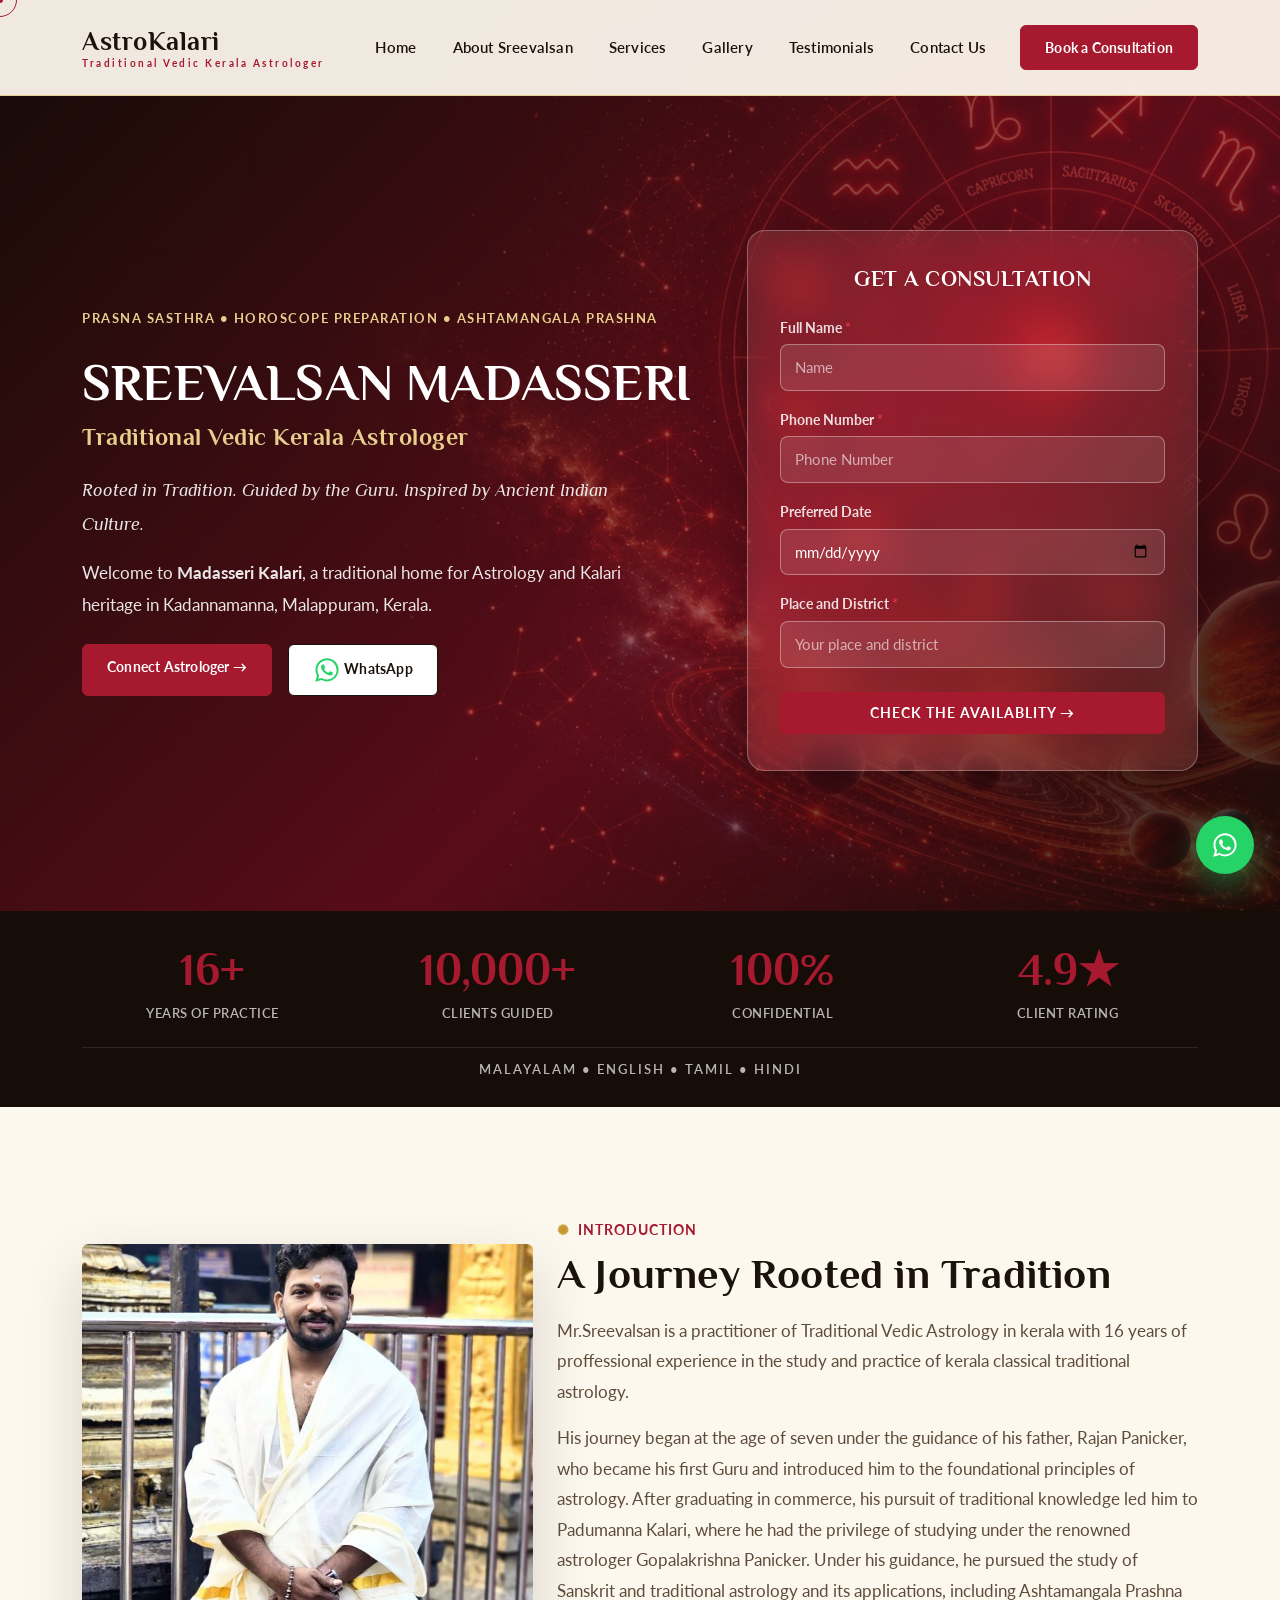
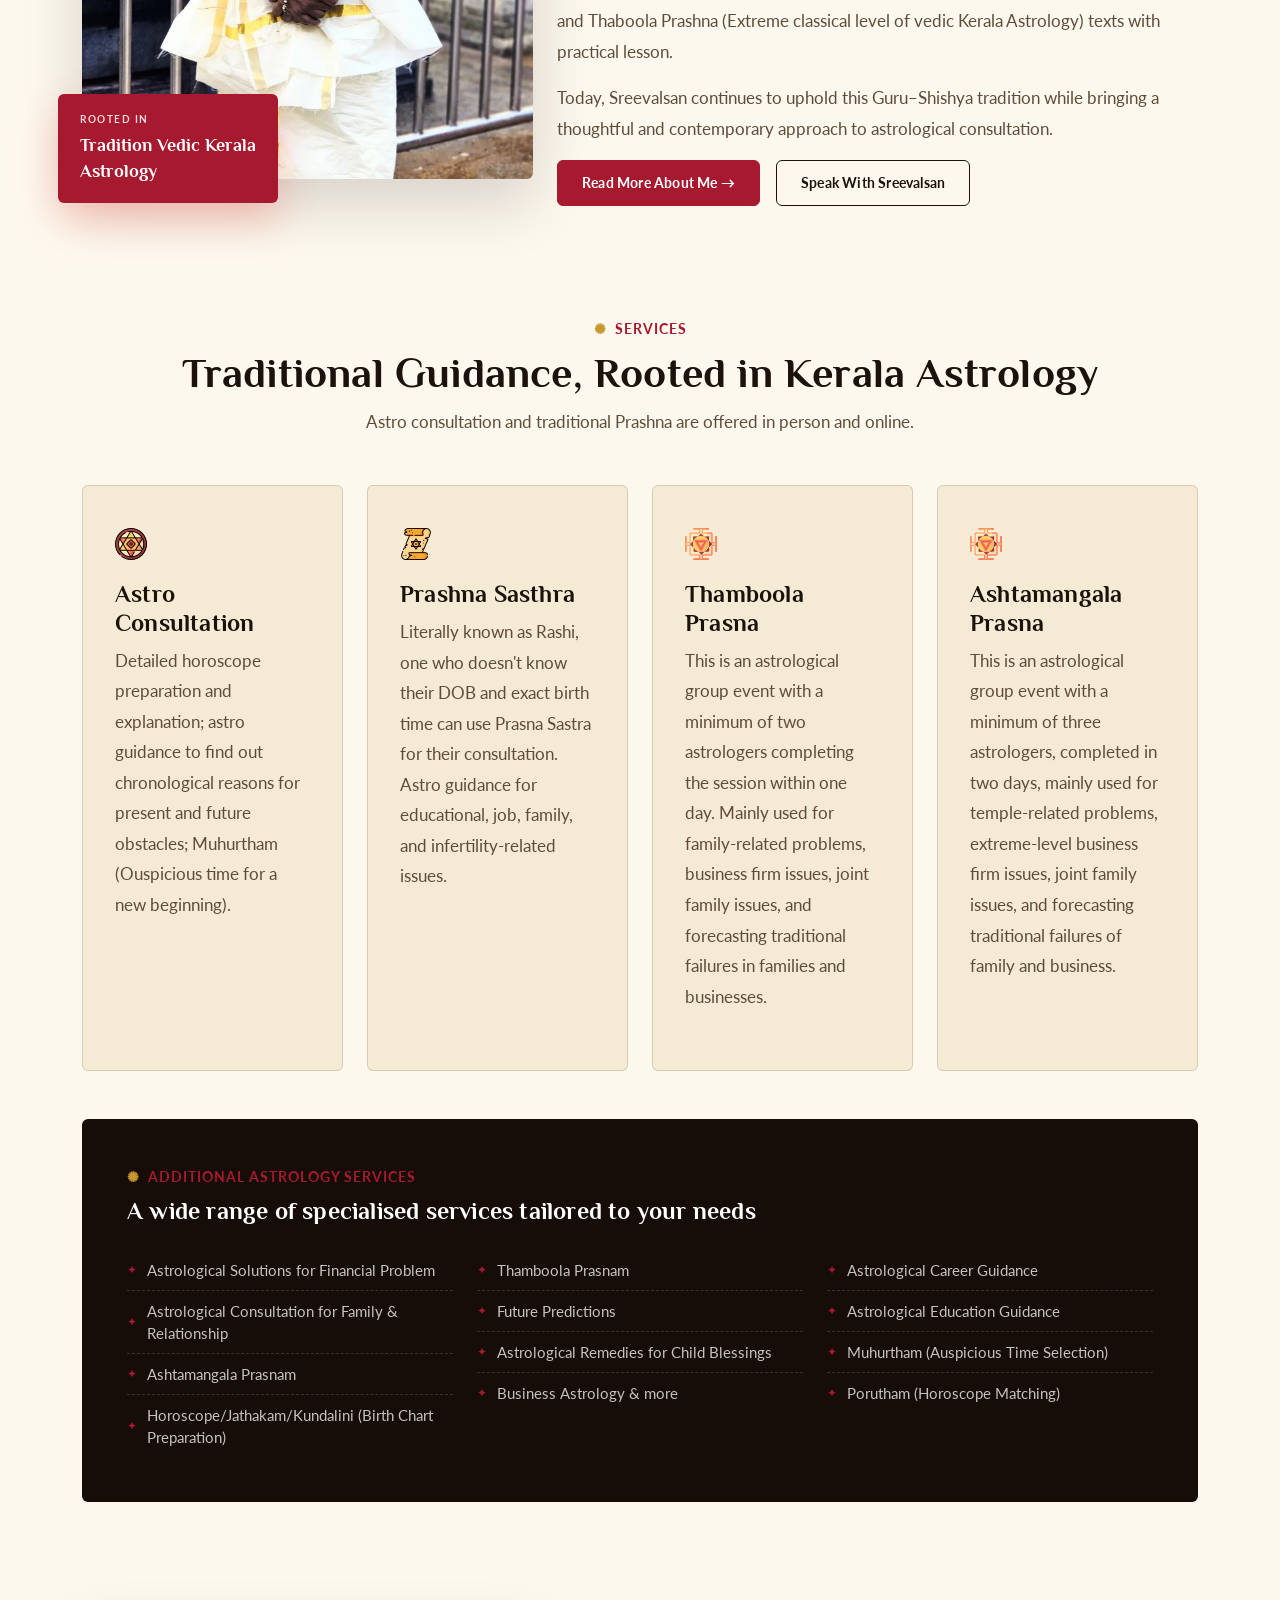
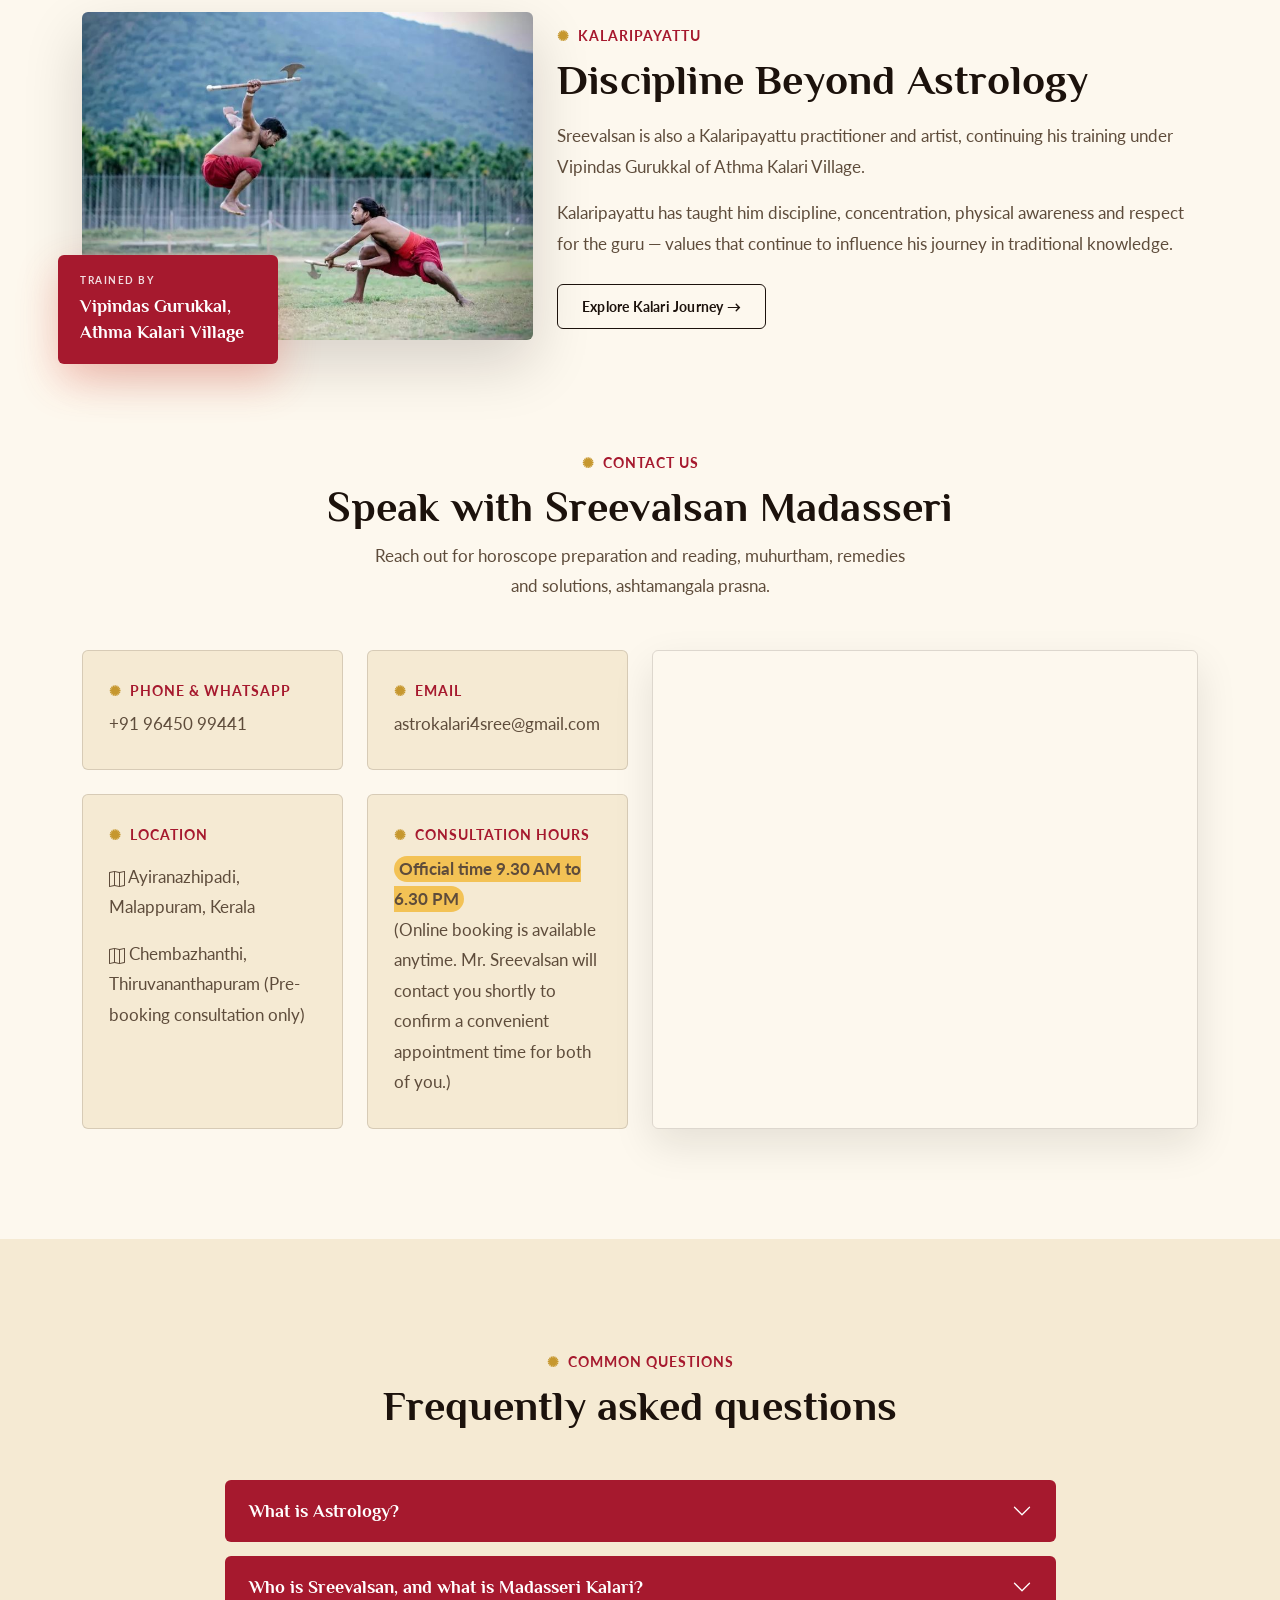
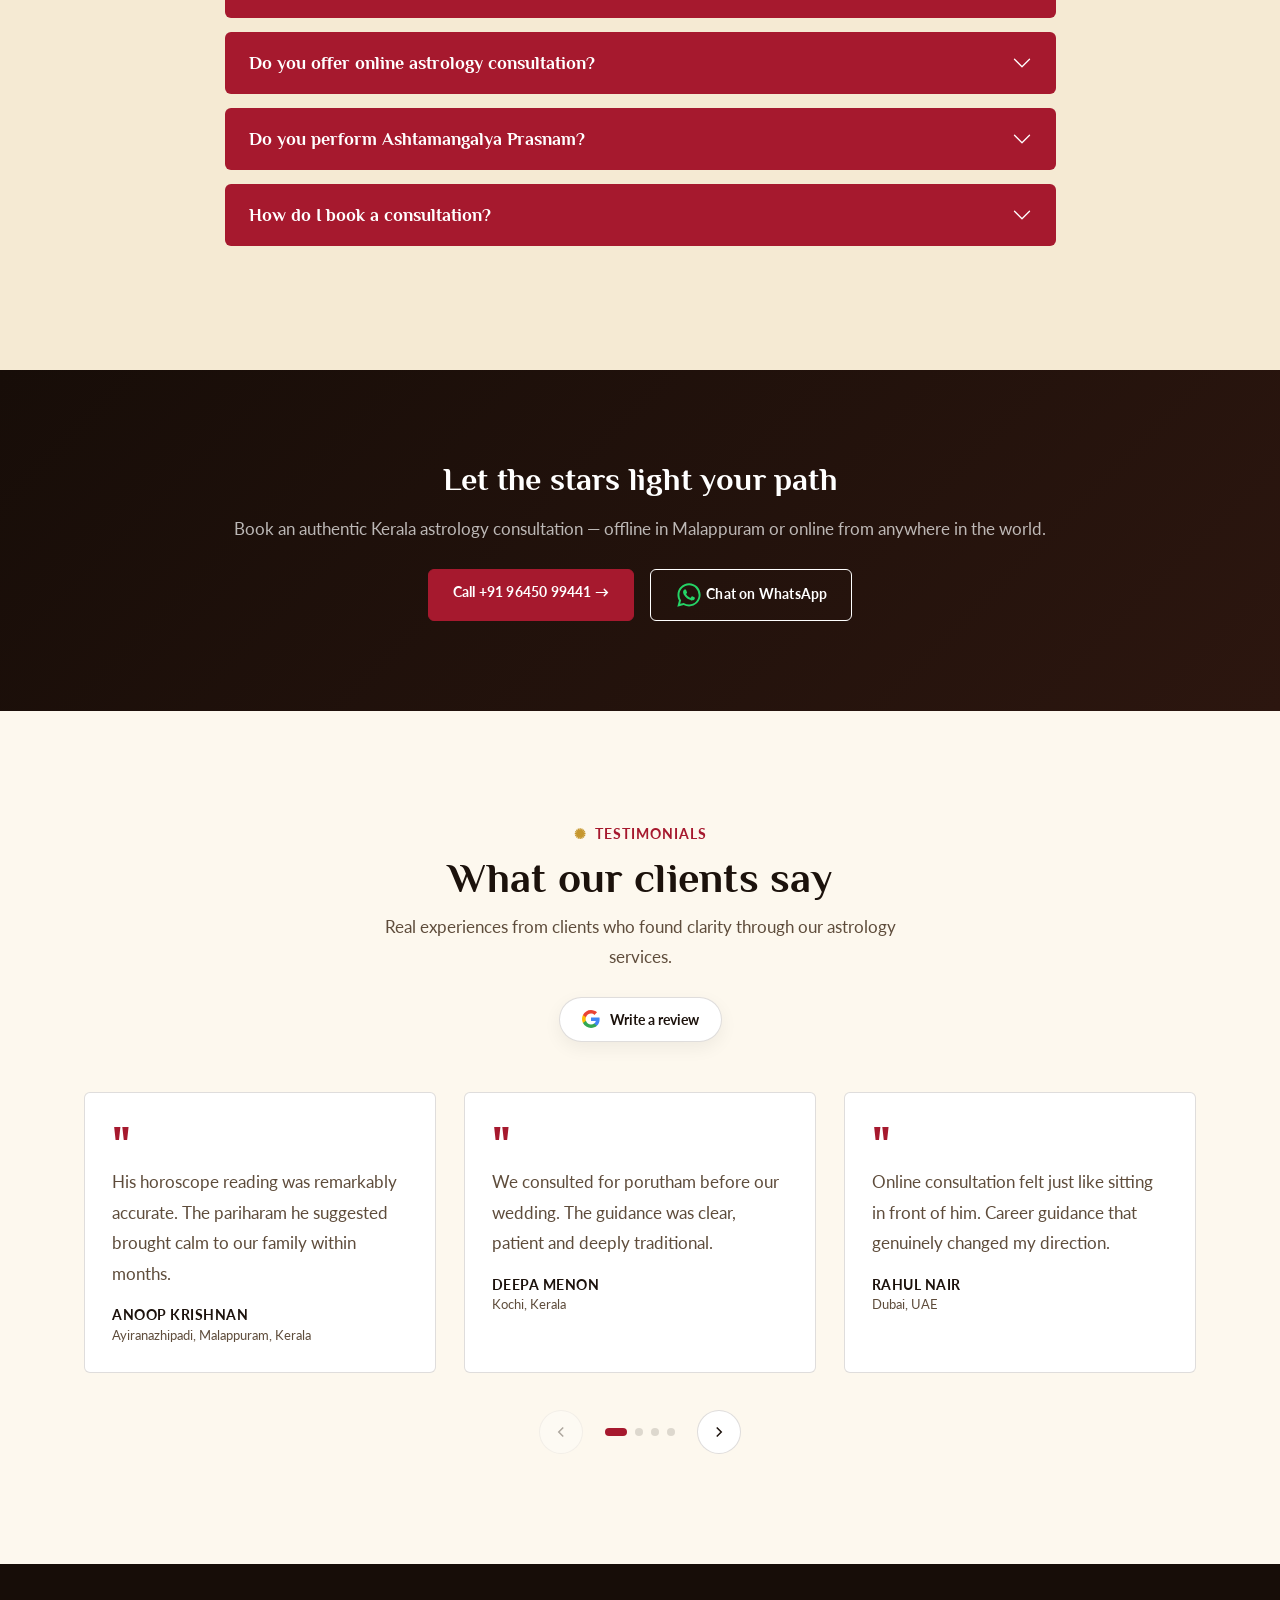
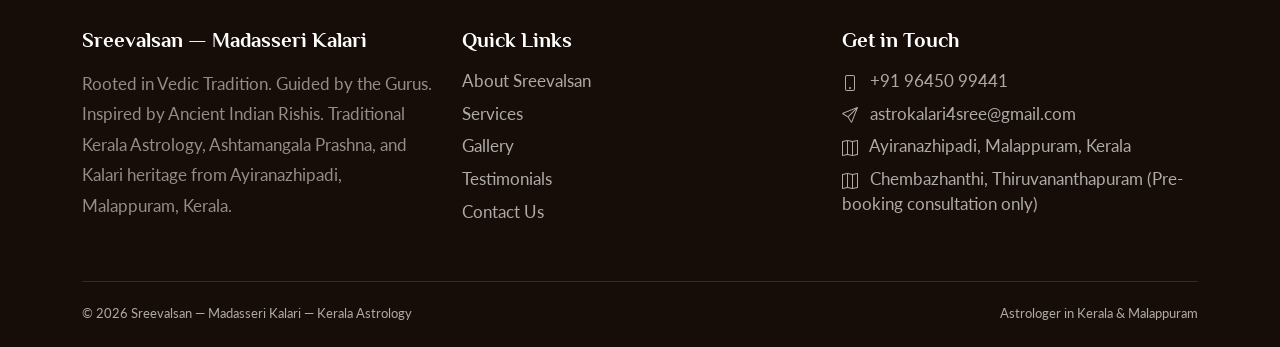
==== index.html @ 84de4756 "SEO updates" ====
<!DOCTYPE html>
<html lang="en">
<head>
<meta charset="UTF-8">
<meta name="viewport" content="width=device-width, initial-scale=1.0">
<title>Sreevalsan | Best Astrologer in Kerala & Malappuram | Panicker, Jyolsyan, Kaniyan | Madasseri Kalarickal</title>
<meta name="description" content="Sreevalsan is a traditional Kerala Vedic astrologer (Panicker / Jyolsyan / Kaniyan), widely regarded as one of the best astrologers in Kerala and Malappuram. Consult near you, in person or online, for Jyothisha, Ashtamangala Prashna & Traditional Prashna rooted in the Guru-Shishya tradition of Madasseri Kalarickal.">
<meta name="keywords" content="astrologer, best astrologer in kerala, best astrologer in malappuram, best astrologer near me, panicker astrologer, panikker, jyolsyan, kaniyan, sreevalsan, kerala vedic astrologer, jyothisha, ashtamangala prashna, traditional prashna, Madasseri Kalarickal, malappuram astrologer, kerala heritage, kalaripayattu">
<meta name="author" content="Sreevalsan">
<link rel="canonical" href="https://www.astrokalari.com/">

<!-- Open Graph -->
<meta property="og:type" content="website">
<meta property="og:site_name" content="Sreevalsan | Madasseri Kalarickal">
<meta property="og:title" content="Sreevalsan | Best Astrologer in Kerala & Malappuram | Panicker, Jyolsyan, Kaniyan">
<meta property="og:description" content="Rooted in tradition, guided by the guru, inspired by ancient wisdom. One of the best astrologers in Kerala and Malappuram — traditional Panicker, Jyolsyan and Kaniyan astrology, Jyothisha and Kalari heritage from Madasseri Kalarickal.">
<meta property="og:image" content="https://www.astrokalari.com/img/sreevalsan-panicker.jpg">
<meta property="og:url" content="https://www.astrokalari.com/">
<meta property="og:locale" content="en_IN">

<!-- Twitter -->
<meta name="twitter:card" content="summary_large_image">
<meta name="twitter:title" content="Sreevalsan | Best Astrologer in Kerala & Malappuram">
<meta name="twitter:description" content="Panicker, Jyolsyan & Kaniyan traditional astrology — Jyothisha, Ashtamangala Prashna and Traditional Prashna from Madasseri Kalarickal, one of the best astrologers in Kerala and Malappuram, near you.">
<meta name="twitter:image" content="https://www.astrokalari.com/img/sreevalsan-panicker.jpg">

<meta name="geo.region" content="IN-KL">
<meta name="geo.placename" content="Malappuram">
<meta name="robots" content="index, follow">
<link rel="icon" type="image/png" href="https://www.astrokalari.com/img/favicon.png">
<!-- JSON-LD structured data -->
<script type="application/ld+json">
{
  "@context": "https://schema.org",
  "@graph": [
    {
      "@type": [
        "ProfessionalService",
        "LocalBusiness"
      ],
      "@id": "https://www.astrokalari.com/#business",
      "name": "Sreevalsan - Madasseri Kalarickal, Kerala Jyothisham",
      "alternateName": [
        "AstroKalari",
        "Sreevalsan Panicker",
        "Sreevalsan Panikker",
        "Sreevalsan Jyolsyan",
        "Sreevalsan Kaniyan",
        "Best Astrologer in Kerala",
        "Best Astrologer in Malappuram"
      ],
      "url": "https://www.astrokalari.com/",
      "logo": "https://www.astrokalari.com/img/favicon.png",
      "image": [
        "https://www.astrokalari.com/img/sreevalsan-panicker.jpg"
      ],
      "description": "Traditional Kerala Vedic astrology consultations — Jyothisha, Ashtamangala Prashna, Traditional Prashna and spiritual guidance, rooted in the Guru-Shishya tradition of Madasseri Kalarickal. Sreevalsan (Panicker / Jyolsyan / Kaniyan) is widely regarded as one of the best astrologers in Kerala and Malappuram.",
      "founder": {
        "@type": "Person",
        "name": "Sreevalsan",
        "alternateName": [
          "Sreevalsan Panicker",
          "Sreevalsan Panikker",
          "Sreevalsan Jyolsyan",
          "Sreevalsan Kaniyan"
        ],
        "jobTitle": "Traditional Kerala Vedic Astrologer"
      },
      "knowsAbout": [
        "Astrologer",
        "Panicker",
        "Panikker",
        "Jyolsyan",
        "Kaniyan",
        "Jyothisha",
        "Ashtamangala Prashna",
        "Traditional Prashna",
        "Kerala Vedic Astrology",
        "Kalaripayattu",
        "Ayurveda",
        "Marma Tradition"
      ],
      "telephone": "+91-96450-99441",
      "email": "astrokalari4sree@gmail.com",
      "priceRange": "$$",
      "address": {
        "@type": "PostalAddress",
        "streetAddress": "Ayiranazhipadi",
        "addressLocality": "Malappuram",
        "addressRegion": "Kerala",
        "addressCountry": "IN"
      },
      "geo": {
        "@type": "GeoCoordinates",
        "latitude": 11.040590659340326,
        "longitude": 76.1552693355834
      },
      "hasMap": "https://www.google.com/maps/search/?api=1&query=11.040590659340326,76.1552693355834",
      "areaServed": [
        "Malappuram",
        "Kerala",
        "Thiruvananthapuram",
        "India"
      ],
      "openingHoursSpecification": [
        {
          "@type": "OpeningHoursSpecification",
          "dayOfWeek": [
            "Monday",
            "Tuesday",
            "Wednesday",
            "Thursday",
            "Friday",
            "Saturday",
            "Sunday"
          ],
          "opens": "09:30",
          "closes": "18:30"
        }
      ],
      "department": [
        {
          "@type": "LocalBusiness",
          "name": "Sreevalsan Madasseri Kalarickal — Thiruvananthapuram (Pre-booking)",
          "address": {
            "@type": "PostalAddress",
            "addressLocality": "Chembazhanthi, Thiruvananthapuram",
            "addressRegion": "Kerala",
            "addressCountry": "IN"
          },
          "telephone": "+91-96450-99441"
        }
      ],
      "aggregateRating": {
        "@type": "AggregateRating",
        "ratingValue": "4.9",
        "reviewCount": "128"
      }
    },
    {
      "@type": "WebSite",
      "@id": "https://www.astrokalari.com/#website",
      "url": "https://www.astrokalari.com/",
      "name": "AstroKalari — Sreevalsan Madasseri Kalarickal",
      "publisher": {
        "@id": "https://www.astrokalari.com/#business"
      }
    },
    {
      "@type": "WebPage",
      "@id": "https://www.astrokalari.com/#webpage",
      "url": "https://www.astrokalari.com/",
      "name": "Sreevalsan | Best Astrologer in Kerala & Malappuram",
      "description": "Traditional Kerala Vedic astrologer offering Jyothisha, Ashtamangala Prashna and Prashna Sasthra consultations, in person and online.",
      "isPartOf": {
        "@id": "https://www.astrokalari.com/#website"
      },
      "about": {
        "@id": "https://www.astrokalari.com/#business"
      },
      "primaryImageOfPage": "https://www.astrokalari.com/img/sreevalsan-panicker.jpg"
    },
    {
      "@type": "FAQPage",
      "@id": "https://www.astrokalari.com/#faq",
      "mainEntity": [
        {
          "@type": "Question",
          "name": "What is Astrology?",
          "acceptedAnswer": {
            "@type": "Answer",
            "text": "Astrology is a traditional science rooted in ancient Indian wisdom, preserved through classical Sanskrit texts such as Prashna Marga, Hora Shastra and Saravali. It helps interpret time-tested principles alongside modern life circumstances and offers guidance rather than guaranteed prediction."
          }
        },
        {
          "@type": "Question",
          "name": "Who is Sreevalsan, and what is Madasseri Kalari?",
          "acceptedAnswer": {
            "@type": "Answer",
            "text": "Sreevalsan is a traditional Kerala Vedic astrologer based in Malappuram, Kerala, rooted in the ancient Guru-Shishya tradition since the age of seven. Madasseri Kalari is his ancestral family home, where the traditions of Kerala Astrology and Kalari have been preserved and passed down through generations."
          }
        },
        {
          "@type": "Question",
          "name": "Do you offer online astrology consultation?",
          "acceptedAnswer": {
            "@type": "Answer",
            "text": "Yes. Consultations are available both in person in Kerala and online via video call or WhatsApp, for clients across India and abroad."
          }
        },
        {
          "@type": "Question",
          "name": "Do you perform Ashtamangalya Prasnam?",
          "acceptedAnswer": {
            "@type": "Answer",
            "text": "Yes. This is an astrological group event with a minimum of three astrologers completing the session within two days."
          }
        },
        {
          "@type": "Question",
          "name": "How do I book a consultation?",
          "acceptedAnswer": {
            "@type": "Answer",
            "text": "Call or WhatsApp +91 96450 99441 to book a slot. Consultation hours are 9:30 AM – 6:30 PM, daily."
          }
        }
      ]
    }
  ]
}
</script>

<link rel="preconnect" href="https://fonts.googleapis.com">
<link href="https://fonts.googleapis.com/css2?family=Philosopher:ital,wght@0,400;0,700;1,400;1,700&family=Lato:wght@300;400;700;900&display=swap" rel="stylesheet">
<link href="https://cdn.jsdelivr.net/npm/bootstrap@5.3.3/dist/css/bootstrap.min.css" rel="stylesheet">
<link href="https://cdnjs.cloudflare.com/ajax/libs/animate.css/4.1.1/animate.min.css" rel="stylesheet">
<link href="css/styles.css" rel="stylesheet">

</head>
<body>

<div class="cursor-dot" id="cursorDot"></div>
<div class="cursor-ring" id="cursorRing"></div>

<!-- ================= NAVBAR ================= -->
<nav class="navbar navbar-expand-lg fixed-top" id="mainNav">
  <div class="container">
    <a class="navbar-brand" href="index.html">
      <span class="brand-name">AstroKalari</span>
      <span class="brand-sub">Traditional Vedic Kerala Astrologer</span>
    </a>
    <button class="navbar-toggler border-0" type="button" data-bs-toggle="collapse" data-bs-target="#navMenu">
      <span class="navbar-toggler-icon"></span>
    </button>
    <div class="collapse navbar-collapse justify-content-end" id="navMenu">
      <ul class="navbar-nav align-items-lg-center">
        <li class="nav-item"><a class="nav-link active" href="index.html">Home</a></li>
        <li class="nav-item"><a class="nav-link" href="about.html">About Sreevalsan</a></li>
        <li class="nav-item"><a class="nav-link" href="services.html">Services</a></li>
        <li class="nav-item"><a class="nav-link" href="gallery.html">Gallery</a></li>
		<li class="nav-item"><a class="nav-link" href="testimonials.html">Testimonials</a></li>
        <li class="nav-item"><a class="nav-link" href="contact.html">Contact Us</a></li>
        <li class="nav-item ms-lg-3 mt-2 mt-lg-0"><a class="btn-gold" href="index.html#contact">Book a Consultation</a></li>
      </ul>
    </div>
  </div>
</nav>

<!-- ================= HERO ================= -->
<section class="hero" id="home">
  <div class="hero-bg" style="background-image:url('img/sreevalsan-panicker.jpg');"></div>
  <div class="hero-overlay"></div>
  <div class="container hero-content reveal in">
	<div class="row align-items-center gy-5">
      <div class="col-lg-7 reveal-left">
        <span class="hero-kicker">Prasna Sasthra • Horoscope Preparation • Ashtamangala Prashna</span>
        <h1>SREEVALSAN MADASSERI<br><em>Traditional Vedic Kerala Astrologer</em></h1>
        <p class="lead-text" style="font-family:'Philosopher',sans-serif;font-style:italic;font-size:1.15rem;">Rooted in Tradition. Guided by the Guru. Inspired by Ancient Indian Culture.</p>
        <p class="lead-text">Welcome to <b>Madasseri Kalari</b>, a traditional home for Astrology and Kalari heritage in Kadannamanna, Malappuram, Kerala.</p>
        <div class="d-flex flex-wrap gap-3 mt-4">
          <a href="tel:+919645099441" class="btn-gold">Connect Astrologer →</a>
          <a href="https://wa.me/919645099441?text=Namaste%2C%0AI%20would%20like%20to%20book%20an%20astrology%20consultation." target="_blank" class="btn-outline-ink"><svg width="28" height="28" viewBox="0 0 24 24" fill="#25D366"><path d="M12.04 2C6.58 2 2.13 6.45 2.13 11.91c0 1.75.46 3.39 1.26 4.81L2 22l5.42-1.38a9.9 9.9 0 0 0 4.62 1.14h.01c5.46 0 9.91-4.45 9.91-9.91S17.5 2 12.04 2Zm0 18.11h-.01a8.2 8.2 0 0 1-4.18-1.14l-.3-.18-3.12.8.83-3.05-.2-.31a8.2 8.2 0 0 1-1.26-4.32c0-4.53 3.69-8.22 8.24-8.22 2.2 0 4.27.86 5.82 2.42a8.17 8.17 0 0 1 2.41 5.81c0 4.53-3.69 8.19-8.23 8.19Zm4.51-6.15c-.25-.12-1.47-.72-1.7-.81-.23-.08-.4-.12-.56.13-.17.25-.64.81-.79.97-.14.17-.29.19-.54.06-.25-.12-1.05-.39-2-1.23-.74-.66-1.24-1.47-1.39-1.72-.14-.25-.02-.38.11-.51.11-.11.25-.29.37-.43.12-.15.16-.25.25-.42.08-.17.04-.31-.02-.43-.06-.12-.56-1.36-.77-1.86-.2-.49-.41-.42-.56-.43h-.48c-.17 0-.43.06-.66.31-.23.25-.86.85-.86 2.06 0 1.22.89 2.4 1.01 2.56.12.17 1.75 2.67 4.24 3.74.59.26 1.05.41 1.41.53.59.19 1.13.16 1.55.1.47-.07 1.47-.6 1.68-1.18.21-.58.21-1.08.14-1.18-.06-.11-.23-.17-.48-.29Z"></path></svg> WhatsApp</a>
        </div>
      </div>

      <!-- ---- Consultation form (glassmorphism) ---- -->
      <div class="col-lg-5 reveal-right">
        <div class="hero-consult-form">
          <h3>Get a Consultation</h3>

          <!-- Google Form hidden iframe -->
          <iframe name="googleFormTarget" id="googleFormTarget" style="display:none;"></iframe>

        
          <form
            id="contactForm"
            action="https://docs.google.com/forms/u/0/d/e/1FAIpQLSdDDH1TsdXVyArT7irVXq8N2HlQKAbkl1ozphMinDxTnhMm0Q/formResponse"
            method="POST"
            target="googleFormTarget"
            novalidate
          >

            <div class="row g-3">

              <!-- Name -->
              <div class="col-12 was-validated-field">
                <label class="form-label" for="cf-name">
                  Full Name <span class="text-danger">*</span>
                </label>
                <input
                  type="text"
                  class="form-control"
                  id="cf-name"
                  name="entry.1446822387"
                  required
                  minlength="2"
                  placeholder="Name"
                  autocomplete="name"
                >
                <div class="field-error">
                  Please enter your name.
                </div>
              </div>

              <!-- Phone -->
              <div class="col-12 was-validated-field">
                <label class="form-label" for="cf-phone">
                  Phone Number <span class="text-danger">*</span>
                </label>
                <input
                  type="tel"
                  class="form-control"
                  id="cf-phone"
                  name="entry.1575574966"
                  required
                  pattern="^[0-9+\-\s]{7,15}$"
                  placeholder="Phone Number"
                  autocomplete="tel"
                >
                <div class="field-error">
                  Please enter a valid phone number.
                </div>
              </div>

              <!-- Preferred Date -->
              <div class="col-12 was-validated-field">
                <label class="form-label" for="cf-dob">
                  Preferred Date
                </label>
                <input type="date" class="form-control" id="cf-dob">
                <div class="field-error">
                  Please choose a future date.
                </div>
                <!-- Google Forms DOB fields -->
                <input type="hidden" name="entry.1394332678_year" id="dob-year">
                <input type="hidden" name="entry.1394332678_month" id="dob-month">
                <input type="hidden" name="entry.1394332678_day" id="dob-day">
              </div>

              <!-- Place -->
              <div class="col-12 was-validated-field">
                <label class="form-label" for="cf-service">
                  Place and District <span class="text-danger">*</span>
                </label>
                <input
                  type="text"
                  class="form-control"
                  id="cf-service"
                  name="entry.24277679"
                  required
                  minlength="2"
                  placeholder="Your place and district"
                  autocomplete="address-level2"
                >
                <div class="field-error">
                  Please enter your place and district.
                </div>
              </div>

              <!-- Message: not shown to the user, but Google Form marks this
                   question as required, so we still send a default value
                   through a hidden field to keep submissions valid. -->
              <input type="hidden" name="entry.1053260928" value="Consultation request submitted via website.">

            </div>

            <!-- Submit -->
            <button
              type="submit"
              class="btn-gold mt-4 w-100"
              id="cfSubmitBtn"
            >
              <span id="cfSubmitText">
                Check the availablity →
              </span>
              <span
                id="cfSubmitLoader"
                class="spinner-border spinner-border-sm d-none"
                role="status"
                aria-hidden="true"
              ></span>
            </button>

            <!-- Success -->
            <div class="form-alert form-alert-success mt-3 text-center" id="cfSuccess" role="status" style="display: none;">
              Thank you! Your consultation request has been submitted successfully.
              Sreevalsan will contact you shortly to confirm a convenient appointment time.
            </div>

            <!-- Error -->
            <div
              class="form-alert form-alert-error mt-3"
              id="cfError"
              role="alert"
              style="display:none;"
            >
              Something went wrong. Please call or WhatsApp
              <strong>+91 96450 99441</strong> directly.
            </div>

          </form>
        </div>
      </div>
    </div>
  </div>
</section>

<!-- ================= HIGHLIGHTS ================= -->
<section class="stats-bar">
  <div class="container">
    <div class="row text-center gy-4">

	  <div class="col-6 col-md-3 reveal">
        <div class="stat-num" data-count="16" data-suffix="+">0+</div>
        <div class="stat-label">Years of Practice</div>
      </div>

      <div class="col-6 col-md-3 reveal">
        <div class="stat-num" data-count="10000" data-suffix="+" data-comma="true">0+</div>
        <div class="stat-label">Clients Guided</div>
      </div>

      <div class="col-6 col-md-3 reveal">
        <div class="stat-num" data-count="100" data-suffix="%">0%</div>
        <div class="stat-label">Confidential</div>
      </div>

      <div class="col-6 col-md-3 reveal">
        <div class="stat-num" data-count="4.9" data-decimals="1" data-suffix="★">0★</div>
        <div class="stat-label">Client Rating</div>
      </div>

    </div>
    <div class="text-center mt-4 pt-2" style="border-top:1px solid rgba(255,255,255,0.1);">
      <span class="stat-label" style="letter-spacing:2px;">Malayalam &bull; English &bull; Tamil &bull; Hindi</span>
    </div>
  </div>
</section>

<!-- ================= ABOUT ================= -->
<section class="section" id="about">
  <div class="container">
    <div class="row align-items-center gy-5">
      <div class="col-lg-5 reveal-left">
        <div class="about-img-wrap">
          <img src="img/sreevalsan-panicker.jpg" alt="Sreevalsan — traditional Kerala Vedic astrologer of Madasseri Kalarickal">
          <div class="about-badge"><span>Rooted In</span>Tradition Vedic Kerala Astrology</div>
        </div>
      </div>
      <div class="col-lg-7 reveal-right">
        <span class="eyebrow">Introduction</span>
        <h2 class="section-title mt-2 mb-3">A Journey Rooted in Tradition</h2>
        <p>Mr.Sreevalsan is a practitioner of Traditional Vedic Astrology in kerala with 16 years of proffessional experience in the study and practice of kerala classical traditional astrology.</p>
  <p>His journey began at the age of seven under the guidance of his father, Rajan Panicker, who became his first Guru and introduced him to the foundational principles of astrology. After graduating in commerce, his pursuit of traditional knowledge led him to Padumanna Kalari, where he had the privilege of studying under the renowned astrologer Gopalakrishna Panicker. Under his guidance, he pursued the study of Sanskrit and traditional astrology and its applications, including Ashtamangala Prashna and Thaboola Prashna (Extreme classical level of vedic Kerala Astrology) texts with practical lesson.</p>
<p>Today, Sreevalsan continues to uphold this Guru–Shishya tradition while bringing a thoughtful and contemporary approach to astrological consultation.
</p>
        <div class="d-flex flex-wrap gap-3 mt-2">
          <a href="about.html" class="btn-gold">Read More About Me →</a>
          <a href="#contact" class="btn-outline-ink">Speak With Sreevalsan</a>
        </div>
      </div>
    </div>
  </div>
</section>

<!-- ================= SERVICES ================= -->
<section class="section" id="services">
  <div class="container">
    <div class="text-center mb-5 reveal">
      <span class="eyebrow">Services</span>
      <h2 class="section-title mt-2">Traditional Guidance, Rooted in Kerala Astrology</h2>
      <p class="section-sub">Astro consultation and traditional Prashna are offered in person and online.</p>
    </div>
     <div class="row g-4">
      <div class="col-lg-3 col-md-6 reveal">
        <div class="service-card">
          <div class="service-icon">
			<img src="img/esoteric.png" alt="Sreevalsan's services Kerala astrology icon">
		  </div>
          <h4>Astro Consultation</h4>
            <p>Detailed horoscope preparation and explanation; astro guidance to find out chronological reasons for present and future obstacles; Muhurtham (Ouspicious time for a new beginning).</p>
        </div>
      </div>
      <div class="col-lg-3 col-md-6 reveal">
        <div class="service-card">
          <div class="service-icon">
				<img src="img/parchment.png" alt="Sreevalsan's services Kerala astrology icon">
		  </div>
          <h4>Prashna Sasthra</h4>
          <p>Literally known as Rashi, one who doesn't know their DOB and exact birth time can use Prasna Sastra for their consultation. Astro guidance for educational, job, family, and infertility-related issues. </p>
        </div>
      </div>
	   <div class="col-lg-3 col-md-6 reveal">
        <div class="service-card">
          <div class="service-icon">
			<img src="img/scroll.png" alt="Sreevalsan's services Kerala astrology icon">

		  </div>
          <h4>Thamboola Prasna</h4>
          <p>This is an astrological group event with a minimum of two astrologers completing the session within one day. Mainly used for family-related problems, business firm issues, joint family issues, and forecasting traditional failures in families and businesses.</p>
        </div>
      </div>
      <div class="col-lg-3 col-md-6 reveal">
        <div class="service-card">
          <div class="service-icon">
			<img src="img/scroll.png" alt="Sreevalsan's services Kerala astrology icon">

		  </div>
          <h4>Ashtamangala Prasna</h4>
          <p>This is an astrological group event with a minimum of three astrologers, completed in two days, mainly used for temple-related problems, extreme-level business firm issues, joint family issues, and forecasting traditional failures of family and business.</p>
        </div>
      </div>
	  
    </div>

    <div class="additional-services mt-5 reveal">
      <span class="eyebrow">Additional Astrology Services</span>
      <h4 class="mt-2 mb-4">A wide range of specialised services tailored to your needs</h4>
      <div class="row">
        <div class="col-md-4">
		<ul>
          
          <li>Astrological Solutions for Financial Problem </li>
          <li>Astrological Consultation for Family &amp; Relationship </li>
          <li>Ashtamangala Prasnam</li>
		  <li>Horoscope/Jathakam/Kundalini (Birth Chart Preparation)</li>
        </ul>
		</div>
		<div class="col-md-4">
		<ul>
          <li>Thamboola Prasnam</li>
          <li>Future Predictions</li>
          <li>Astrological Remedies for Child Blessings</li>
          <li>Business Astrology &amp; more</li>
        </ul>
		</div>
        <div class="col-md-4"><ul>
          <li>Astrological Career Guidance</li>
          <li>Astrological Education Guidance</li>
		  <li>Muhurtham (Auspicious Time Selection)</li>
          <li>Porutham (Horoscope Matching)</li>
        </ul></div>
        
		</div>
    </div>
  </div>
</section>
<!-- ================= KALARIPAYATTU ================= -->
<section class="section" id="kalari">
  <div class="container">
    <div class="row align-items-center gy-5">
      <div class="col-lg-5 reveal-left">
        <div class="about-img-wrap">
          <img src="img/sreevalsan-panicker-kalaripayattu-01.jpg" alt="Sreevalsan practicing Kalaripayattu, the traditional martial art of Kerala">
          <div class="about-badge"><span>Trained By</span>Vipindas Gurukkal, Athma Kalari Village</div>
        </div>
      </div>
      <div class="col-lg-7 reveal-right">
        <span class="eyebrow">Kalaripayattu</span>
        <h2 class="section-title mt-2 mb-3">Discipline Beyond Astrology</h2>
        <p>Sreevalsan is also a Kalaripayattu practitioner and artist, continuing his training under Vipindas Gurukkal of Athma Kalari Village.</p>
        <p>Kalaripayattu has taught him discipline, concentration, physical awareness and respect for the guru — values that continue to influence his journey in traditional knowledge.</p>
        <a href="gallery.html" class="btn-outline-ink mt-2">Explore Kalari Journey →</a>
      </div>
    </div>
  </div>
</section>
<!-- ================= CONTACT ================= -->
<section class="section" id="contact">
  <div class="container">
    <div class="text-center mb-5 reveal">
      <span class="eyebrow">Contact Us</span>
      <h2 class="section-title mt-2">Speak with Sreevalsan Madasseri</h2>
      <p class="section-sub">Reach out for horoscope preparation and reading, muhurtham, remedies and solutions, ashtamangala prasna.</p>
    </div>
    <div class="row g-4 align-items-stretch">
      <!-- ---- Contact info cards (top-left) ---- -->
      <div class="col-lg-6 reveal-left">
        <div class="row g-3 g-md-4 h-100">
          <div class="col-lg-6 col-sm-12 reveal">
            <div class="contact-item"><span class="eyebrow">Phone &amp; WhatsApp</span><p class="mb-0"><a href="tel:+919645099441" class="contact-link">+91 96450 99441</a></p></div>
          </div>
          <div class="col-lg-6 col-sm-12 reveal">
            <div class="contact-item"><span class="eyebrow">Email</span><p class="mb-0"><a href="mailto:astrokalari4sree@gmail.com" class="contact-link">astrokalari4sree@gmail.com</a></p></div>
          </div>
          <div class="col-lg-6 col-sm-12 reveal">
            <div class="contact-item"><span class="eyebrow">Location</span><ul class="list-unstyled mt-3">
          
          <li class="mb-2"><p><svg xmlns="http://www.w3.org/2000/svg" width="16" height="16" fill="currentColor" class="bi bi-map" viewBox="0 0 16 16">
  <path fill-rule="evenodd" d="M15.817.113A.5.5 0 0 1 16 .5v14a.5.5 0 0 1-.402.49l-5 1a.5.5 0 0 1-.196 0L5.5 15.01l-4.902.98A.5.5 0 0 1 0 15.5v-14a.5.5 0 0 1 .402-.49l5-1a.5.5 0 0 1 .196 0L10.5.99l4.902-.98a.5.5 0 0 1 .415.103M10 1.91l-4-.8v12.98l4 .8zm1 12.98 4-.8V1.11l-4 .8zm-6-.8V1.11l-4 .8v12.98z"></path>
</svg> Ayiranazhipadi, Malappuram, Kerala</p></li>
 <li class="mb-2"><p><svg xmlns="http://www.w3.org/2000/svg" width="16" height="16" fill="currentColor" class="bi bi-map" viewBox="0 0 16 16">
  <path fill-rule="evenodd" d="M15.817.113A.5.5 0 0 1 16 .5v14a.5.5 0 0 1-.402.49l-5 1a.5.5 0 0 1-.196 0L5.5 15.01l-4.902.98A.5.5 0 0 1 0 15.5v-14a.5.5 0 0 1 .402-.49l5-1a.5.5 0 0 1 .196 0L10.5.99l4.902-.98a.5.5 0 0 1 .415.103M10 1.91l-4-.8v12.98l4 .8zm1 12.98 4-.8V1.11l-4 .8zm-6-.8V1.11l-4 .8v12.98z"></path>
</svg> Chembazhanthi, Thiruvananthapuram (Pre-booking consultation only)</p></li>
        </ul></div>
          </div>
          <div class="col-lg-6 col-sm-12 reveal">
            <div class="contact-item"><span class="eyebrow">Consultation Hours</span><p class="mb-0"><span class="yellow"><b>Official time 9.30 AM to 6.30 PM</b></span><br>
(Online booking is available anytime. Mr. Sreevalsan will contact you shortly to confirm a convenient appointment time for both of you.)</p></div>
          </div>
        </div>
      </div>

      <!-- ---- Google Map (right) ---- -->
      <div class="col-lg-6 reveal-right">
        <div class="map-wrap h-100">
		  <iframe
            src="https://www.google.com/maps/embed?pb=!1m14!1m12!1m3!1d489.49672580214985!2d76.1552693355834!3d11.040590659340326!2m3!1f0!2f0!3f0!3m2!1i1024!2i768!4f13.1!5e0!3m2!1sen!2sin!4v1786017000320!5m2!1sen!2sin"
            width="100%" height="100%" style="border:0;min-height:420px;" allowfullscreen="" loading="lazy"
            referrerpolicy="no-referrer-when-downgrade"
            title="Sreevalsan MK — Ayiranazhipadi, Malappuram, Kerala location map">
          </iframe>
        </div>
      </div>
    </div>
  </div>
</section>
<!-- ================= AWARDS ================= 
<section class="section section-alt" id="awards">
  <div class="container">
    <div class="text-center mb-5 reveal">
      <span class="eyebrow">Awards &amp; Achievements</span>
      <h2 class="section-title mt-2">Recognised for excellence in Kerala astrology</h2>
      <p class="section-sub">Recognised for excellence in traditional Kerala astrology, spiritual guidance and dedicated service to clients across India and abroad.</p>
    </div>
    <div class="row g-4">
      <div class="col-md-4 reveal">
        <div class="award-item">
          <svg class="award-icon" viewBox="0 0 24 24" fill="none" stroke-width="1.3"><circle cx="12" cy="8" r="5"/><path d="M8.5 12.5L7 21l5-2.5L17 21l-1.5-8.5"/></svg>
          <p class="mb-0">Excellence in Traditional Kerala Astrology</p>
        </div>
      </div>
      <div class="col-md-4 reveal">
        <div class="award-item">
          <svg class="award-icon" viewBox="0 0 24 24" fill="none" stroke-width="1.3"><path d="M12 2l2.5 6.5L21 11l-6.5 2.5L12 20l-2.5-6.5L3 11l6.5-2.5z"/></svg>
          <p class="mb-0">Service to Devotees Across India &amp; Abroad</p>
        </div>
      </div>
      <div class="col-md-4 reveal">
        <div class="award-item">
          <svg class="award-icon" viewBox="0 0 24 24" fill="none" stroke-width="1.3"><circle cx="12" cy="12" r="9"/><path d="M9 12l2 2 4-4"/></svg>
          <p class="mb-0">Trained in Kerala Kalaripayattu</p>
        </div>
      </div>
    </div>
  </div>
</section>
-->


<!-- ================= FAQ ================= -->
<section class="section section-alt" id="faq">
  <div class="container">
    <div class="text-center mb-5 reveal">
      <span class="eyebrow">Common Questions</span>
      <h2 class="section-title mt-2">Frequently asked questions</h2>
    </div>
    <div class="row justify-content-center">
      <div class="col-lg-9 reveal">
        <div class="accordion" id="faqAccordion">
			<div class="accordion-item">
            <h2 class="accordion-header">
              <button class="accordion-button collapsed" type="button" data-bs-toggle="collapse" data-bs-target="#faq6">What is Astrology?</button>
            </h2>
            <div id="faq6" class="accordion-collapse collapse" data-bs-parent="#faqAccordion">
              <div class="accordion-body">Astrology: Ancient Wisdom for the Modern World

Astrology is a profound traditional science with a long and evolving history. Ancient India made significant contributions to the development of astrological knowledge through the wisdom and observations of its revered sages and Rishis.<br>
<br>
The ancient Indian Rishis developed numerous astrological principles to understand and anticipate challenges—not only in human life, but also in relation to the broader patterns and circumstances affecting living beings. These principles have been preserved and explained through classical Sanskrit texts such as Prashna Marga, Hora Shastra, Saravali, and other traditional Granthas.
<br>
Astrologers can be regarded as interpreters of this ancient knowledge. Their role is to connect time-tested astrological principles with the circumstances of modern life and offer meaningful guidance for the challenges people face today. In this sense, astrology is not merely about prediction; it is an art of interpretation, observation, and thoughtful application.
<br>
At the same time, astrological guidance should not be understood as a guaranteed solution to every situation. The effectiveness of any traditional remedy may depend upon many factors, including an individual's actions, circumstances, discipline, and spiritual awareness. Just as the effectiveness of certain medicines can be influenced by lifestyle and daily habits, traditional astrological remedies are best approached with understanding, consistency, and personal responsibility.
<br>
Spirituality, in this context, is not limited to worship or religious practice. It can also be understood as a path toward inner stillness, clarity, and a calmer mind—creating the awareness needed to make the right decision and take the next step in life.
<br>
When a person feels uncertain, overwhelmed, or temporarily stuck, the wisdom of traditional astrology can serve as a means of reflection and guidance. It may help one understand the circumstances, regain clarity, and approach the next move in life with greater awareness and confidence.</div>
            </div>
          </div>
          <div class="accordion-item">
            <h2 class="accordion-header">
              <button class="accordion-button collapsed" type="button" data-bs-toggle="collapse" data-bs-target="#faq1">Who is Sreevalsan, and what is Madasseri Kalari?</button>
            </h2>
            <div id="faq1" class="accordion-collapse collapse" data-bs-parent="#faqAccordion">
              <div class="accordion-body">Sreevalsan is a traditional Kerala Vedic astrologer based in Malappuram, Kerala, rooted in the ancient Guru-Shishya tradition since the age of seven. Madasseri Kalari, is his ancestral family home, the timeless traditions of Kerala Astrology and Kalari have been preserved and passed down through generations. His practice reflects this rich heritage, combining traditional astrological knowledge with generations of spiritual wisdom and guidance.</div>
            </div>
          </div>
          <div class="accordion-item">
            <h2 class="accordion-header">
              <button class="accordion-button collapsed" type="button" data-bs-toggle="collapse" data-bs-target="#faq2">Do you offer online astrology consultation?</button>
            </h2>
            <div id="faq2" class="accordion-collapse collapse" data-bs-parent="#faqAccordion">
              <div class="accordion-body">Yes. Consultations are available both in person at Kerala and online via video call or WhatsApp, for clients across India and abroad.</div>
            </div>
          </div>
          <!--<div class="accordion-item">
            <h2 class="accordion-header">
              <button class="accordion-button collapsed" type="button" data-bs-toggle="collapse" data-bs-target="#faq3">What details are needed for a horoscope reading?</button>
            </h2>
            <div id="faq3" class="accordion-collapse collapse" data-bs-parent="#faqAccordion">
              <div class="accordion-body">Your exact date, time and place of birth are needed to prepare an accurate birth chart (jathakam) and provide precise predictions.</div>
            </div>
          </div>-->
          <div class="accordion-item">
            <h2 class="accordion-header">
              <button class="accordion-button collapsed" type="button" data-bs-toggle="collapse" data-bs-target="#faq4">Do you perform Ashtamangalya Prasnam?</button>
            </h2>
            <div id="faq4" class="accordion-collapse collapse" data-bs-parent="#faqAccordion">
              <div class="accordion-body">This is an astrological group event with a minimum of three astrologers completing the session within two days. So we are ready to serve you.</div>
            </div>
          </div>
          <div class="accordion-item">
            <h2 class="accordion-header">
              <button class="accordion-button collapsed" type="button" data-bs-toggle="collapse" data-bs-target="#faq5">How do I book a consultation?</button>
            </h2>
            <div id="faq5" class="accordion-collapse collapse" data-bs-parent="#faqAccordion">
              <div class="accordion-body">Call or WhatsApp +91 96450 99441 to book a slot. Consultation hours are 9:30 AM – 6:30 PM, daily.</div>
            </div>
          </div>
		  
        </div>
      </div>
    </div>
  </div>
</section>

<!-- ================= CTA ================= -->
<section class="cta-band reveal">
  <div class="container">
    <h2 class="mb-3">Let the stars light your path</h2>
    <p class="mb-4">Book an authentic Kerala astrology consultation — offline in Malappuram or online from anywhere in the world.</p>
    <div class="d-flex justify-content-center gap-3 flex-wrap">
      <a href="tel:+919645099441" class="btn-gold">Call +91 96450 99441 →</a>
      <a href="https://wa.me/919645099441?text=Namaste%2C%0AI%20would%20like%20to%20book%20an%20astrology%20consultation." target="_blank" class="btn-outline-ink" style="border-color:#FFFFFF;color:#FFFFFF;" onmouseover="this.style.background='#fff';this.style.color='#15120F'" onmouseout="this.style.background='transparent';this.style.color='#FFFFFF'"><svg width="28" height="28" viewBox="0 0 24 24" fill="#25D366"><path d="M12.04 2C6.58 2 2.13 6.45 2.13 11.91c0 1.75.46 3.39 1.26 4.81L2 22l5.42-1.38a9.9 9.9 0 0 0 4.62 1.14h.01c5.46 0 9.91-4.45 9.91-9.91S17.5 2 12.04 2Zm0 18.11h-.01a8.2 8.2 0 0 1-4.18-1.14l-.3-.18-3.12.8.83-3.05-.2-.31a8.2 8.2 0 0 1-1.26-4.32c0-4.53 3.69-8.22 8.24-8.22 2.2 0 4.27.86 5.82 2.42a8.17 8.17 0 0 1 2.41 5.81c0 4.53-3.69 8.19-8.23 8.19Zm4.51-6.15c-.25-.12-1.47-.72-1.7-.81-.23-.08-.4-.12-.56.13-.17.25-.64.81-.79.97-.14.17-.29.19-.54.06-.25-.12-1.05-.39-2-1.23-.74-.66-1.24-1.47-1.39-1.72-.14-.25-.02-.38.11-.51.11-.11.25-.29.37-.43.12-.15.16-.25.25-.42.08-.17.04-.31-.02-.43-.06-.12-.56-1.36-.77-1.86-.2-.49-.41-.42-.56-.43h-.48c-.17 0-.43.06-.66.31-.23.25-.86.85-.86 2.06 0 1.22.89 2.4 1.01 2.56.12.17 1.75 2.67 4.24 3.74.59.26 1.05.41 1.41.53.59.19 1.13.16 1.55.1.47-.07 1.47-.6 1.68-1.18.21-.58.21-1.08.14-1.18-.06-.11-.23-.17-.48-.29Z"></path></svg> Chat on WhatsApp</a>
    </div>
  </div>
</section>

<!-- ================= TESTIMONIALS ================= -->
<section class="section" id="testimonials">
  <div class="container">
    <div class="text-center mb-4 reveal">
      <span class="eyebrow">Testimonials</span>
      <h2 class="section-title mt-2">What our clients say</h2>
      <p class="section-sub">Real experiences from clients who found clarity through our astrology services.</p>
    </div>
    <div class="text-center mb-5 reveal">
      <a href="https://search.google.com/local/writereview?placeid=ChIJ8-BPQtg1pjsRBFtNB1cZyNk&cb=2176434" target="_blank" rel="noopener" class="review-btn">
        <svg width="18" height="18" viewBox="0 0 24 24"><path fill="#4285F4" d="M23.49 12.27c0-.79-.07-1.54-.19-2.27H12v4.51h6.47c-.29 1.48-1.14 2.73-2.4 3.58v3h3.86c2.26-2.09 3.56-5.17 3.56-8.82z"/><path fill="#34A853" d="M12 24c3.24 0 5.95-1.08 7.93-2.91l-3.86-3c-1.08.72-2.45 1.16-4.07 1.16-3.13 0-5.78-2.11-6.73-4.96H1.29v3.09C3.26 21.3 7.31 24 12 24z"/><path fill="#FBBC05" d="M5.27 14.29c-.25-.72-.38-1.49-.38-2.29s.14-1.57.38-2.29V6.62H1.29A11.96 11.96 0 000 12c0 1.93.46 3.76 1.29 5.38l3.98-3.09z"/><path fill="#EA4335" d="M12 4.75c1.77 0 3.35.61 4.6 1.8l3.42-3.42C17.94 1.19 15.24 0 12 0 7.31 0 3.26 2.7 1.29 6.62l3.98 3.09C6.22 6.86 8.87 4.75 12 4.75z"/></svg>
        <span>Write a review</span>
      </a>
    </div>

    <div class="testimonial-slider reveal">
      <div class="testimonial-track" id="testimonialTrack">
        <div class="testimonial-slide">
          <div class="testimonial-card">
            <div class="testimonial-mark">"</div>
            <p>His horoscope reading was remarkably accurate. The pariharam he suggested brought calm to our family within months.</p>
            <div class="testimonial-name">Anoop Krishnan</div>
            <div class="testimonial-loc">Ayiranazhipadi, Malappuram, Kerala</div>
          </div>
        </div>
        <div class="testimonial-slide">
          <div class="testimonial-card">
            <div class="testimonial-mark">"</div>
            <p>We consulted for porutham before our wedding. The guidance was clear, patient and deeply traditional.</p>
            <div class="testimonial-name">Deepa Menon</div>
            <div class="testimonial-loc">Kochi, Kerala</div>
          </div>
        </div>
        <div class="testimonial-slide">
          <div class="testimonial-card">
            <div class="testimonial-mark">"</div>
            <p>Online consultation felt just like sitting in front of him. Career guidance that genuinely changed my direction.</p>
            <div class="testimonial-name">Rahul Nair</div>
            <div class="testimonial-loc">Dubai, UAE</div>
          </div>
        </div>
        <div class="testimonial-slide">
          <div class="testimonial-card">
            <div class="testimonial-mark">"</div>
            <p>The muhurtham he selected for our housewarming felt truly auspicious. Every detail was explained with such patience.</p>
            <div class="testimonial-name">Priya Nambiar</div>
            <div class="testimonial-loc">Kozhikode, Kerala</div>
          </div>
        </div>
        <div class="testimonial-slide">
          <div class="testimonial-card">
            <div class="testimonial-mark">"</div>
            <p>Genuine, traditional and incredibly precise. The dosha pariharam suggested made a real difference for our family.</p>
            <div class="testimonial-name">Vishnu Menon</div>
            <div class="testimonial-loc">Thrissur, Kerala</div>
          </div>
        </div>
        <div class="testimonial-slide">
          <div class="testimonial-card">
            <div class="testimonial-mark">"</div>
            <p>Booked an online prasnam session from abroad — the clarity and warmth of the consultation was beyond expectations.</p>
            <div class="testimonial-name">Anjali Pillai</div>
            <div class="testimonial-loc">Doha, Qatar</div>
          </div>
        </div>
      </div>
    </div>
    <div class="slider-controls">
      <button class="slider-btn" id="prevBtn" aria-label="Previous testimonial">
        <svg width="18" height="18" viewBox="0 0 24 24" fill="none" stroke="currentColor" stroke-width="2"><path d="M15 18l-6-6 6-6"/></svg>
      </button>
      <div class="slider-dots" id="sliderDots"></div>
      <button class="slider-btn" id="nextBtn" aria-label="Next testimonial">
        <svg width="18" height="18" viewBox="0 0 24 24" fill="none" stroke="currentColor" stroke-width="2"><path d="M9 18l6-6-6-6"/></svg>
      </button>
    </div>
  </div>
</section>


<!-- ================= FOOTER ================= -->
<footer>
  <div class="container">
    <div class="row g-4">
      <div class="col-md-4">
        <h5>Sreevalsan — Madasseri Kalari</h5>
        <p class="mt-3" style="color:rgba(251,246,236,0.55);">Rooted in Vedic Tradition. Guided by the Gurus. Inspired by Ancient Indian Rishis. Traditional Kerala Astrology, Ashtamangala Prashna, and Kalari heritage from Ayiranazhipadi, Malappuram, Kerala.</p>
        </div>
      <div class="col-md-4">
        <h5>Quick Links</h5>
        <ul class="list-unstyled mt-3">
          <li class="mb-2"><a href="about.html">About Sreevalsan</a></li>
          <li class="mb-2"><a href="services.html">Services</a></li>
		  <li class="mb-2"><a href="gallery.html">Gallery</a></li>
          <li class="mb-2"><a href="testimonials.html">Testimonials</a></li>
          <li class="mb-2"><a href="contact.html">Contact Us</a></li>
        </ul>
      </div>
      <div class="col-md-4">
        <h5>Get in Touch</h5>
        <ul class="list-unstyled mt-3">
          <li class="mb-2"><svg xmlns="http://www.w3.org/2000/svg" width="16" height="16" fill="currentColor" class="bi bi-phone" viewBox="0 0 16 16">
  <path d="M11 1a1 1 0 0 1 1 1v12a1 1 0 0 1-1 1H5a1 1 0 0 1-1-1V2a1 1 0 0 1 1-1zM5 0a2 2 0 0 0-2 2v12a2 2 0 0 0 2 2h6a2 2 0 0 0 2-2V2a2 2 0 0 0-2-2z"/>
  <path d="M8 14a1 1 0 1 0 0-2 1 1 0 0 0 0 2"/>
</svg> <a href="tel:+919645099441" class="footer-link">+91 96450 99441</a></li>
          <li class="mb-2"><svg xmlns="http://www.w3.org/2000/svg" width="16" height="16" fill="currentColor" class="bi bi-send" viewBox="0 0 16 16">
  <path d="M15.854.146a.5.5 0 0 1 .11.54l-5.819 14.547a.75.75 0 0 1-1.329.124l-3.178-4.995L.643 7.184a.75.75 0 0 1 .124-1.33L15.314.037a.5.5 0 0 1 .54.11ZM6.636 10.07l2.761 4.338L14.13 2.576zm6.787-8.201L1.591 6.602l4.339 2.76z"/>
</svg> <a href="mailto:astrokalari4sree@gmail.com" class="footer-link">astrokalari4sree@gmail.com</a></li>
          <li class="mb-2"><svg xmlns="http://www.w3.org/2000/svg" width="16" height="16" fill="currentColor" class="bi bi-map" viewBox="0 0 16 16">
  <path fill-rule="evenodd" d="M15.817.113A.5.5 0 0 1 16 .5v14a.5.5 0 0 1-.402.49l-5 1a.5.5 0 0 1-.196 0L5.5 15.01l-4.902.98A.5.5 0 0 1 0 15.5v-14a.5.5 0 0 1 .402-.49l5-1a.5.5 0 0 1 .196 0L10.5.99l4.902-.98a.5.5 0 0 1 .415.103M10 1.91l-4-.8v12.98l4 .8zm1 12.98 4-.8V1.11l-4 .8zm-6-.8V1.11l-4 .8v12.98z"/>
</svg> Ayiranazhipadi, Malappuram, Kerala</li>
 <li class="mb-2"><svg xmlns="http://www.w3.org/2000/svg" width="16" height="16" fill="currentColor" class="bi bi-map" viewBox="0 0 16 16">
  <path fill-rule="evenodd" d="M15.817.113A.5.5 0 0 1 16 .5v14a.5.5 0 0 1-.402.49l-5 1a.5.5 0 0 1-.196 0L5.5 15.01l-4.902.98A.5.5 0 0 1 0 15.5v-14a.5.5 0 0 1 .402-.49l5-1a.5.5 0 0 1 .196 0L10.5.99l4.902-.98a.5.5 0 0 1 .415.103M10 1.91l-4-.8v12.98l4 .8zm1 12.98 4-.8V1.11l-4 .8zm-6-.8V1.11l-4 .8v12.98z"/>
</svg> Chembazhanthi, Thiruvananthapuram (Pre-booking consultation only)</li>
        </ul>
      </div>
    </div>
    <div class="footer-bottom d-flex flex-wrap justify-content-between">
      <span>© 2026 Sreevalsan — Madasseri Kalari — Kerala Astrology</span>
      <span>Astrologer in Kerala &amp; Malappuram</span>
    </div>
  </div>
</footer>

<!-- ================= FLOATING BUTTONS ================= -->
<a href="https://wa.me/919645099441?text=Namaste%2C%0AI%20would%20like%20to%20book%20an%20astrology%20consultation." target="_blank" class="whatsapp-float" aria-label="Chat on WhatsApp">
  <svg width="28" height="28" viewBox="0 0 24 24" fill="#fff"><path d="M12.04 2C6.58 2 2.13 6.45 2.13 11.91c0 1.75.46 3.39 1.26 4.81L2 22l5.42-1.38a9.9 9.9 0 0 0 4.62 1.14h.01c5.46 0 9.91-4.45 9.91-9.91S17.5 2 12.04 2Zm0 18.11h-.01a8.2 8.2 0 0 1-4.18-1.14l-.3-.18-3.12.8.83-3.05-.2-.31a8.2 8.2 0 0 1-1.26-4.32c0-4.53 3.69-8.22 8.24-8.22 2.2 0 4.27.86 5.82 2.42a8.17 8.17 0 0 1 2.41 5.81c0 4.53-3.69 8.19-8.23 8.19Zm4.51-6.15c-.25-.12-1.47-.72-1.7-.81-.23-.08-.4-.12-.56.13-.17.25-.64.81-.79.97-.14.17-.29.19-.54.06-.25-.12-1.05-.39-2-1.23-.74-.66-1.24-1.47-1.39-1.72-.14-.25-.02-.38.11-.51.11-.11.25-.29.37-.43.12-.15.16-.25.25-.42.08-.17.04-.31-.02-.43-.06-.12-.56-1.36-.77-1.86-.2-.49-.41-.42-.56-.43h-.48c-.17 0-.43.06-.66.31-.23.25-.86.85-.86 2.06 0 1.22.89 2.4 1.01 2.56.12.17 1.75 2.67 4.24 3.74.59.26 1.05.41 1.41.53.59.19 1.13.16 1.55.1.47-.07 1.47-.6 1.68-1.18.21-.58.21-1.08.14-1.18-.06-.11-.23-.17-.48-.29Z"/></svg>
</a>
<button class="back-to-top" id="backToTop" aria-label="Back to top">
  <svg width="18" height="18" viewBox="0 0 24 24" fill="none" stroke="currentColor" stroke-width="2"><path d="M12 19V5M5 12l7-7 7 7"/></svg>
</button>

<script src="https://cdn.jsdelivr.net/npm/bootstrap@5.3.3/dist/js/bootstrap.bundle.min.js"></script>
<script>
document.addEventListener("DOMContentLoaded", function () {

  const stats = document.querySelectorAll(".stat-num[data-count]");

  stats.forEach(function (stat) {

    const target = parseFloat(stat.dataset.count);
    const suffix = stat.dataset.suffix || "";
    const decimals = parseInt(stat.dataset.decimals) || 0;
    const comma = stat.dataset.comma === "true";

    const duration = 2500; // 2.5 seconds
    const startTime = performance.now();

    function updateCounter(currentTime) {

      const progress = Math.min((currentTime - startTime) / duration, 1);

      // Smooth slow start/end
      const ease = 1 - Math.pow(1 - progress, 3);

      const current = target * ease;

      let displayValue;

      if (decimals > 0) {
        displayValue = current.toFixed(decimals);
      } else {
        displayValue = Math.floor(current);
      }

      if (comma) {
        displayValue = Number(displayValue).toLocaleString("en-IN");
      }

      stat.textContent = displayValue + suffix;

      if (progress < 1) {
        requestAnimationFrame(updateCounter);
      } else {
        stat.textContent =
          (comma ? target.toLocaleString("en-IN") : target.toFixed(decimals)) +
          suffix;
      }
    }

    requestAnimationFrame(updateCounter);

  });

});
</script>
<script>
// custom fast cursor
const dot = document.getElementById('cursorDot');
const ring = document.getElementById('cursorRing');
let mx=0,my=0,rx=0,ry=0;
window.addEventListener('mousemove', e=>{
  mx=e.clientX; my=e.clientY;
  dot.style.left=mx+'px'; dot.style.top=my+'px';
});
function loop(){
  rx += (mx-rx)*0.35; ry += (my-ry)*0.35; // fast follow, low smoothing
  ring.style.left=rx+'px'; ring.style.top=ry+'px';
  requestAnimationFrame(loop);
}
loop();
document.querySelectorAll('a, button, .service-card, .testimonial-card, .gallery-item').forEach(el=>{
  el.addEventListener('mouseenter', ()=>ring.classList.add('hover'));
  el.addEventListener('mouseleave', ()=>ring.classList.remove('hover'));
});

// navbar scroll state
const nav = document.getElementById('mainNav');
window.addEventListener('scroll', ()=>{
  nav.classList.toggle('scrolled', window.scrollY>40);
  document.getElementById('backToTop').classList.toggle('show', window.scrollY>500);
});

// back to top
document.getElementById('backToTop').addEventListener('click', ()=>{
  window.scrollTo({top:0, behavior:'smooth'});
});

// scroll reveal
const revealEls = document.querySelectorAll('.reveal, .reveal-left, .reveal-right');
const io = new IntersectionObserver((entries)=>{
  entries.forEach(entry=>{
    if(entry.isIntersecting){
      entry.target.classList.add('in');
      io.unobserve(entry.target);
    }
  });
}, {threshold:0.15});
revealEls.forEach(el=>io.observe(el));

// smooth active nav link on scroll
const sections = document.querySelectorAll('section[id]');
const navLinks = document.querySelectorAll('.nav-link');
window.addEventListener('scroll', ()=>{
  let current='';
  sections.forEach(sec=>{
    if(window.scrollY >= sec.offsetTop - 120) current = sec.getAttribute('id');
  });
  navLinks.forEach(link=>{
    link.classList.toggle('active', link.getAttribute('href')==='#'+current);
  });
});

// ================= GALLERY FILTER =================
(function(){
  const tabs = document.querySelectorAll('.gallery-tab');
  const items = document.querySelectorAll('.gallery-col');
  const emptyMsg = document.getElementById('galleryEmpty');

  tabs.forEach(tab => {
    tab.addEventListener('click', () => {
      const filter = tab.dataset.filter;

      tabs.forEach(t => t.classList.remove('active'));
      tab.classList.add('active');

      let visibleCount = 0;
      items.forEach(item => {
        const match = filter === 'all' || item.dataset.category === filter;
        item.style.display = match ? '' : 'none';
        if (match) visibleCount++;
      });

      emptyMsg.style.display = visibleCount === 0 ? 'block' : 'none';
    });
  });
})();

// ================= TESTIMONIAL SLIDER =================
(function(){
  const track = document.getElementById('testimonialTrack');
  const slides = Array.from(track.children);
  const prevBtn = document.getElementById('prevBtn');
  const nextBtn = document.getElementById('nextBtn');
  const dotsWrap = document.getElementById('sliderDots');
  let index = 0;
  let perView = getPerView();
  let autoplayTimer = null;

  function getPerView(){
    const w = window.innerWidth;
    if(w <= 576) return 1;
    if(w <= 991) return 2;
    return 3;
  }

  function maxIndex(){
    return Math.max(0, slides.length - perView);
  }

  function buildDots(){
    dotsWrap.innerHTML = '';
    const count = maxIndex() + 1;
    for(let i=0;i<count;i++){
      const d = document.createElement('button');
      d.className = 'dot' + (i===index ? ' active' : '');
      d.setAttribute('aria-label','Go to slide '+(i+1));
      d.addEventListener('click', ()=>{ index = i; update(); });
      dotsWrap.appendChild(d);
    }
  }

  function update(){
    index = Math.min(Math.max(index,0), maxIndex());
    const slideWidth = slides[0].getBoundingClientRect().width;
    const gap = parseFloat(getComputedStyle(track).gap || 24);
    track.style.transform = `translateX(-${index * (slideWidth + gap)}px)`;
    prevBtn.disabled = index === 0;
    nextBtn.disabled = index === maxIndex();
    Array.from(dotsWrap.children).forEach((d,i)=> d.classList.toggle('active', i===index));
  }

  function next(){ index = Math.min(index+1, maxIndex()); update(); resetAutoplay(); }
  function prev(){ index = Math.max(index-1, 0); update(); resetAutoplay(); }

  function startAutoplay(){
    autoplayTimer = setInterval(()=>{
      index = index >= maxIndex() ? 0 : index+1;
      update();
    }, 5000);
  }
  function resetAutoplay(){
    clearInterval(autoplayTimer);
    startAutoplay();
  }

  nextBtn.addEventListener('click', next);
  prevBtn.addEventListener('click', prev);

  const sliderEl = document.querySelector('.testimonial-slider');
  sliderEl.addEventListener('mouseenter', ()=>clearInterval(autoplayTimer));
  sliderEl.addEventListener('mouseleave', startAutoplay);

  // basic touch swipe support
  let touchStartX = 0;
  sliderEl.addEventListener('touchstart', e=>{ touchStartX = e.touches[0].clientX; }, {passive:true});
  sliderEl.addEventListener('touchend', e=>{
    const dx = e.changedTouches[0].clientX - touchStartX;
    if(dx > 50) prev();
    else if(dx < -50) next();
  }, {passive:true});

  window.addEventListener('resize', ()=>{
    perView = getPerView();
    buildDots();
    update();
  });

  buildDots();
  update();
  startAutoplay();
})();

// ================= CONTACT FORM =================
// Live field validation feedback
(function () {
  const form = document.getElementById('contactForm');
  if (!form) return;

  // Preferred Date — only allow future dates (no today, no past)
  const dobInput = document.getElementById('cf-dob');
  if (dobInput) {
    const tomorrow = new Date();
    tomorrow.setDate(tomorrow.getDate() + 1);
    const yyyy = tomorrow.getFullYear();
    const mm = String(tomorrow.getMonth() + 1).padStart(2, '0');
    const dd = String(tomorrow.getDate()).padStart(2, '0');
    dobInput.min = yyyy + '-' + mm + '-' + dd;
  }

  const fieldWraps = form.querySelectorAll('.was-validated-field');

  fieldWraps.forEach(function (wrap) {
    const input = wrap.querySelector('.form-control, .form-select');
    if (!input) return;

    function check() {
      const fieldValid = input.checkValidity();
      wrap.classList.toggle('is-invalid', !fieldValid);
      wrap.classList.toggle('is-valid', fieldValid);
    }

    input.addEventListener('input', check);
    input.addEventListener('blur', check);
    input.addEventListener('change', check);
  });
})();

// Dynamic Form with Validation
document.getElementById('contactForm').addEventListener('submit', function (e) {

    e.preventDefault();

    const form = this;
    const submitBtn = document.getElementById('cfSubmitBtn');
    const submitText = document.getElementById('cfSubmitText');
    const submitLoader = document.getElementById('cfSubmitLoader');
    const successAlert = document.getElementById('cfSuccess');
    const errorAlert = document.getElementById('cfError');

    // ------------------------------------
    // Reset previous alerts
    // ------------------------------------
    successAlert.style.display = 'none';
    errorAlert.style.display = 'none';

    // ------------------------------------
    // Validation
    // ------------------------------------

    const fieldWraps = form.querySelectorAll('.was-validated-field');
    let isValid = true;
    let firstInvalidInput = null;

    fieldWraps.forEach(function (wrap) {
        const input = wrap.querySelector('.form-control, .form-select');
        if (!input) return;

        const fieldValid = input.checkValidity();

        wrap.classList.toggle('is-invalid', !fieldValid);
        wrap.classList.toggle('is-valid', fieldValid);

        if (!fieldValid) {
            isValid = false;
            if (!firstInvalidInput) firstInvalidInput = input;
        }
    });

    if (!isValid) {
        if (firstInvalidInput) firstInvalidInput.focus();
        return;
    }

    // ------------------------------------
    // Loading State
    // ------------------------------------

    submitText.textContent = 'Sending...';
    submitLoader.classList.remove('d-none');
    submitBtn.disabled = true;


    // ------------------------------------
    // DATE OF BIRTH
    // ------------------------------------

    const dob = document.getElementById('cf-dob').value;

    const dobYear = document.getElementById('dob-year');
    const dobMonth = document.getElementById('dob-month');
    const dobDay = document.getElementById('dob-day');

    // Clear previous values
    dobYear.value = '';
    dobMonth.value = '';
    dobDay.value = '';

    // If DOB is selected
    if (dob) {

        const parts = dob.split('-');

        // HTML date returns:
        // YYYY-MM-DD

        dobYear.value = parts[0];
        dobMonth.value = parseInt(parts[1], 10);
        dobDay.value = parseInt(parts[2], 10);
    }


    // ------------------------------------
    // Collect Form Data
    // ------------------------------------

    const formData = new FormData(form);


    // ------------------------------------
    // Google Form URL
    // ------------------------------------

    const googleFormURL =
        'https://docs.google.com/forms/u/2/d/e/1FAIpQLSdDDH1TsdXVyArT7irVXq8N2HlQKAbkl1ozphMinDxTnhMm0Q/formResponse';


    // ------------------------------------
    // Submit
    // ------------------------------------

    fetch(googleFormURL, {
        method: 'POST',
        body: formData,
        mode: 'no-cors'
    })

    .then(() => {

        // Reset form
        form.reset();

        // Also clear hidden DOB fields
        dobYear.value = '';
        dobMonth.value = '';
        dobDay.value = '';

        // Clear validation states
        fieldWraps.forEach(function (wrap) {
            wrap.classList.remove('is-valid', 'is-invalid');
        });


        // ------------------------------------
        // Success State
        // ------------------------------------

        submitText.textContent = 'Send Message →';
        submitLoader.classList.add('d-none');
        submitBtn.disabled = false;

        successAlert.style.display = 'block';

    })

    .catch((error) => {

        console.error(
            'Form submission error:',
            error
        );

        submitText.textContent = 'Send Message →';
        submitLoader.classList.add('d-none');
        submitBtn.disabled = false;

        errorAlert.style.display = 'block';

    });

});
</script>
</body>
</html>
---- css/styles.css ----
:root{
  --cream:#FDF8EE;
  --cream-deep:#F5EAD3;
  --ink:#1C120C;
  --ink-soft:#5E4C3B;
  --accent:#A6192E;
  --accent-dark:#7A1121;
  --accent-light:#F0D9C4;
  --gold:#C6972E;
  --gold-light:#E8CE8D;
  --dark:#170D08;
  --dark-soft:#2C160F;
  --line:rgba(28,18,12,0.14);
  --radius:6px;
}
*{box-sizing:border-box;}
html{scroll-behavior:smooth;overflow-x:hidden;width:100%;max-width:100%;}
body{
  background:var(--cream);
  color:var(--ink);
  font-family:'Lato',sans-serif;
  font-weight:400;
  font-size:16.5px;
  overflow-x:hidden;
  width:100%;
  max-width:100%;
  position:relative;
  cursor:none;
}
h1,h2,h3,h4,.font-display{
  font-family:'Philosopher',sans-serif;
  font-weight:700;
  color:var(--ink);
  letter-spacing:0.2px;
}
.eyebrow{
  font-family:'Lato',sans-serif;
  font-size:0.85rem;
  letter-spacing:1px;
  text-transform:uppercase;
  color:var(--accent);
  font-weight:700;
}
.eyebrow::before{content:"✺";display:inline-block;margin-right:8px;color:var(--gold);}
.section-title{position:relative;}
.gold-rule{width:64px;height:3px;background:linear-gradient(90deg,var(--gold),var(--accent));margin:14px auto 0;border-radius:3px;}
.gold-rule.left{margin:14px 0 0;}
p{color:var(--ink-soft);line-height:1.85;font-weight:400;}
a{text-decoration:none;color:inherit;}
::selection{background:var(--accent-light);color:var(--ink);}

/* ---------- custom cursor ---------- */
.cursor-dot,.cursor-ring{
  position:fixed;top:0;left:0;pointer-events:none;z-index:9999;
  border-radius:50%;transform:translate(-50%,-50%);
}
.cursor-dot{width:6px;height:6px;background:var(--accent);}
.cursor-ring{width:34px;height:34px;border:1px solid var(--accent);transition:width .18s,height .18s,border-color .18s,opacity .18s;}
.cursor-ring.hover{width:54px;height:54px;border-color:var(--ink);}
@media (hover:none), (pointer:coarse){
  .cursor-dot,.cursor-ring{display:none;}
  body{cursor:auto;}
}

/* ---------- reveal animation ---------- */
.reveal{opacity:0;transform:translate(0px,32px);transition:opacity .8s ease, transform .8s ease;}
.reveal.in{opacity:1;transform:translate(0px,0px);}
.reveal-left{opacity:0;transform:translate(-32px,0px);transition:opacity .8s ease, transform .8s ease;}
.reveal-left.in{opacity:1;transform:translate(0px,0px);}
.reveal-right{opacity:0;transform:translate(32px,0px);transition:opacity .8s ease, transform .8s ease;}
.reveal-right.in{opacity:1;transform:translate(0px,0px);}

/* ---------- navbar ---------- */
.navbar{
  background:rgba(253,248,238,0.94);
  backdrop-filter:blur(10px);
  border-bottom:1px solid var(--gold-light);
  padding:18px 0;
  transition:padding .3s ease, box-shadow .3s ease;
}
.navbar.scrolled{padding:10px 0;box-shadow:0 6px 24px rgba(20,15,10,0.08);}
.brand-name{font-family:'Philosopher',sans-serif;font-size:1.6rem;font-weight:700;color:var(--ink);letter-spacing:.5px;}
.brand-sub{font-family:'Lato',sans-serif;font-size:0.6rem;font-weight:700;letter-spacing:2.5px;color:var(--accent);display:block;margin-top:-4px;}
.nav-link{
  font-family:'Lato',sans-serif;font-size:0.92rem;font-weight:600;letter-spacing:.2px;
  color:var(--ink)!important;margin:0 12px;position:relative;
}
.nav-link::after{
  content:"";position:absolute;left:0;bottom:-4px;width:0;height:2px;background:var(--accent);transition:width .3s ease;
}
.nav-link:hover::after,.nav-link.active::after{width:100%;}
.nav-link.active,.nav-link:hover{color:var(--accent)!important;}
.btn-gold{
  background:var(--accent);color:#fff!important;border:1px solid var(--accent);
  font-family:'Lato',sans-serif;font-weight:700;font-size:.9rem;letter-spacing:.2px;padding:11px 24px;border-radius:var(--radius);
  transition:all .3s ease;display:inline-block;
}
.btn-gold:hover{background:var(--accent-dark);border-color:var(--accent-dark);color:#fff!important;transform:translateY(-2px);}
.btn-outline-ink{
  border:1px solid var(--ink);color:var(--ink);font-weight:700;font-size:.9rem;letter-spacing:.2px;padding:11px 24px;border-radius:var(--radius);
  transition:all .3s ease;display:inline-block;
}
#home .btn-outline-ink {
    background: white;
}
#home .btn-outline-ink:hover {
    color: #a6192e;
}
.btn-outline-ink:hover{background:var(--ink);color:#fff;transform:translateY(-2px);}

/* ---------- hero ---------- */
.hero{padding:230px 0 140px;position:relative;overflow:hidden;background: url(../img/beautiful-constellations-with-purple-sky.jpg);background-size: cover;background-position: center;}
.hero::before{content:"";position:absolute;inset:0;background:linear-gradient(135deg,rgba(23,13,8,0.88) 0%,rgba(122,17,33,0.72) 60%,rgba(23,13,8,0.85) 100%);z-index:0;}
.hero .container{position:relative;z-index:1;}
.hero-kicker{font-family:'Lato',sans-serif;font-size:.8rem;font-weight:700;letter-spacing:1.5px;color:var(--gold-light);text-transform:uppercase;display:inline-block;margin-bottom:6px;}
.hero h1{font-size:3.2rem;line-height:1.18;margin:18px 0 22px;font-weight:700;color: #fff;}
.hero h1 em{font-style:normal;color:var(--gold-light);font-size:1.5rem;display:block;margin-top:10px;letter-spacing:.5px;}
.hero p.lead-text{font-size:1.05rem;max-width:560px;color: rgba(255,255,255,0.9);}
.hero-signature{font-family:'Philosopher',sans-serif;font-style:italic;color:var(--ink-soft);font-size:1rem;margin-top:26px;}

/* ---------- hero consultation form (glassmorphism) ---------- */
.hero-consult-form{
  background:rgba(255,255,255,0.10);
  border:1px solid rgba(255,255,255,0.28);
  border-radius:18px;
  padding:36px 32px;
  backdrop-filter:blur(18px) saturate(150%);
  -webkit-backdrop-filter:blur(18px) saturate(150%);
  box-shadow:0 20px 50px rgba(0,0,0,0.35);
}
.hero-consult-form h3{
  color:#fff;font-family:'Philosopher',sans-serif;font-weight:700;letter-spacing:.5px;
  margin-bottom:22px;text-align:center;text-transform:uppercase;font-size:1.35rem;
}
.hero-consult-form .form-label{color:rgba(255,255,255,0.85);}
.hero-consult-form .form-control,
.hero-consult-form .form-select{
  background:rgba(255,255,255,0.10);
  border:1px solid rgba(255,255,255,0.35);
  color:#fff;
}
.hero-consult-form .form-control::placeholder,
.hero-consult-form .form-select::placeholder{color:rgba(255,255,255,0.6);}
.hero-consult-form .form-control:focus,
.hero-consult-form .form-select:focus{
  background:rgba(255,255,255,0.18);
  border-color:var(--gold-light);
  box-shadow:0 0 0 3px rgba(232,206,141,0.25);
  color:#fff;
}
.hero-consult-form .form-select option{color:var(--ink);}
.hero-consult-form .field-error{color:var(--gold-light);}
.hero-consult-form .was-validated-field.is-invalid .form-control,
.hero-consult-form .was-validated-field.is-invalid .form-select{border-color:#f0b5b5;}
.hero-consult-form .was-validated-field.is-valid .form-control,
.hero-consult-form .was-validated-field.is-valid .form-select{border-color:#8fe0b8;}
.hero-consult-form .btn-gold{
  text-transform:uppercase;letter-spacing:1px;font-size:.85rem;text-align:center;
}
@media (max-width:991px){
  .hero-consult-form{padding:30px 24px;margin-top:10px;}
}

/* ---------- chakra + portrait ---------- */
.chakra-wrap{position:relative;width:100%;max-width:480px;margin:0 auto;aspect-ratio:1/1;}
.chakra-svg{position:absolute;inset:0;width:100%;height:100%;animation:spin 90s linear infinite;}
@keyframes spin{from{transform:rotate(0deg);}to{transform:rotate(360deg);}}
.chakra-svg .zodiac-label{animation:counterspin 90s linear infinite;transform-origin:center;}
@keyframes counterspin{from{transform:rotate(0deg);}to{transform:rotate(-360deg);}}
.portrait-frame{
  position:absolute;left:50%;top:50%;transform:translate(-50%,-50%);
  width:100%;aspect-ratio:1/1;border-radius:50%;overflow:hidden; box-shadow:0 20px 60px rgba(20,15,10,0.22);
}
.portrait-frame img{width:100%;height:100%;object-fit:cover;object-position:center 15%;}
.hero-ring-dot{position:absolute;width:10px;height:10px;background:var(--accent);border-radius:50%;box-shadow:0 0 0 6px rgba(238,81,63,0.14);}

/* ---------- stats bar ---------- */
.stats-bar{background:var(--dark);border-top:1px solid var(--line);border-bottom:1px solid var(--line);padding:25px 0;}
.stat-num{font-family:'Philosopher',sans-serif;font-weight:700;font-size:2.8rem;color:var(--accent);}
.stat-label{font-size:.8rem;font-weight:600;letter-spacing:.5px;color:rgba(255,255,255,0.7);text-transform:uppercase;}

/* ---------- about ---------- */
.about-img-wrap{position:relative;}
.about-img-wrap img{width:100%;border-radius:var(--radius);box-shadow:0 24px 60px rgba(20,15,10,0.16);}
.about-badge{
  position:absolute;bottom:-24px;left:-24px;background:var(--accent);color:#fff;
  padding:18px 22px;font-family:'Philosopher',sans-serif;font-weight:700;font-size:1.1rem;max-width:220px;
  border-radius:var(--radius);box-shadow:0 16px 40px rgba(238,81,63,0.3);
}
.about-badge span{display:block;font-family:'Lato',sans-serif;font-weight:700;font-size:.65rem;letter-spacing:1.5px;text-transform:uppercase;color:rgba(255,255,255,0.85);margin-bottom:4px;}

/* ---------- services ---------- */
.section{padding:110px 0;}
#services {
    padding: 0 0;
}
#kalari {
    padding-bottom: 0;
}
.section-title{font-size:2.6rem;font-weight:700;}
.section-sub{max-width:560px;margin:0 auto;}
.service-card{
  background:var(--cream-deep);border:1px solid var(--line);padding:42px 32px;border-radius:var(--radius);
  transition:transform .35s ease, box-shadow .35s ease, background .35s ease;height:100%;
}
.service-card:hover{transform:translateY(-8px);box-shadow:0 24px 50px rgba(20,15,10,0.12);background:var(--accent);}
.service-card:hover h4,.service-card:hover p{color:#fff;}
.service-card:hover .service-icon svg{stroke:#fff;}
.service-icon{width:52px;height:52px;}
.service-icon svg{width:100%;height:100%;stroke:var(--accent);transition:stroke .35s ease;}
.additional-services{background:var(--dark);border:1px solid var(--line);padding:44px;border-radius:var(--radius);}
.additional-services .eyebrow{color:var(--accent);}
.additional-services h4{color:#fff;}
.additional-services ul{list-style:none;padding:0;margin:0;}
.additional-services li{padding:9px 0;border-bottom:1px dashed rgba(255,255,255,0.15);font-size:.92rem;color:rgba(255,255,255,0.75);display:flex;align-items:center;gap:10px;}
.additional-services li:last-child{border-bottom:none;}
.additional-services li::before{content:"✦";color:var(--accent);font-size:.75rem;}

/* ---------- testimonials ---------- */
.section-alt{background:var(--cream-deep);}
.testimonial-card{background:#fff;border:1px solid var(--line);padding:26px 27px;border-radius:var(--radius);height:99%;}
.testimonial-mark{font-family:'Philosopher',sans-serif;font-weight:700;font-size:3rem;color:var(--accent);line-height:1;}
.testimonial-name{font-family:'Lato',sans-serif;font-weight:700;font-size:.85rem;letter-spacing:.5px;color:var(--ink);text-transform:uppercase;}
.testimonial-loc{font-size:.8rem;color:var(--ink-soft);}

/* ---------- awards ---------- */
.award-item{text-align:center;padding:36px 20px;background:#fff;border:1px solid var(--line);border-radius:var(--radius);height:100%;transition:background .3s ease;}
.award-item:hover{background:var(--accent);}
.award-item:hover p,.award-item:hover .award-icon{color:#fff;stroke:#fff;}
.award-icon{width:44px;height:44px;margin:0 auto 16px;stroke:var(--accent);transition:stroke .3s ease;}

/* ---------- gallery ---------- */
.gallery-item{
  position:relative;overflow:hidden;border-radius:var(--radius);aspect-ratio:1/1;
  box-shadow:0 10px 30px rgba(20,15,10,0.1);
}
.gallery-item img,.gallery-item svg{
  width:100%;height:100%;object-fit:cover;display:block;
  transition:transform .6s ease;
}
.gallery-item:hover img,.gallery-item:hover svg{transform:scale(1.08);}
.gallery-caption{
  position:absolute;left:0;right:0;bottom:0;padding:16px 18px;
  background:linear-gradient(0deg,rgba(21,18,15,0.88) 0%,rgba(21,18,15,0) 100%);
  color:#fff;font-family:'Philosopher',sans-serif;font-weight:700;font-size:1rem;
  transform:translateY(8px);opacity:0;transition:opacity .35s ease, transform .35s ease;
}
.gallery-item:hover .gallery-caption{opacity:1;transform:translateY(0);}
.gallery-tab{
    font-family: 'Lato', sans-serif;
    font-weight: 700;
    font-size: .85rem;
    letter-spacing: .3px;
    background: transparent;
    border: 1px solid var(--line);
    color: var(--ink-soft);
    padding: 10px 22px;
    border-radius: 50px;
    transition: all .3s ease;
    cursor: pointer;
}
.gallery-tabs {
    display: flex;
    flex-wrap: wrap;
    justify-content: center;
    gap: 10px;
    margin-bottom: 38px;
}
.gallery-tab.active {
    background: var(--accent);
    border-color: var(--accent);
    color: #fff;
}
.gallery-tab:hover {
    border-color: var(--accent);
    color: #be902c;
}
@media (max-width:767px){
  .gallery-caption{opacity:1;transform:translateY(0);font-size:.85rem;padding:12px;}
}

/* ---------- faq ---------- */
.accordion-item{background:var(--accent);border:none;border-radius:var(--radius);margin-bottom:14px;overflow:hidden;}
.accordion-button{
  background:transparent;font-family:'Philosopher',sans-serif;font-weight:700;font-size:1.15rem;color:#fff;
  padding:20px 24px;box-shadow:none!important;
}
.accordion-button:not(.collapsed){color:#fff;background:rgba(0,0,0,0.08);}
.accordion-button::after{filter:brightness(0) invert(1);}
.accordion-body{padding:0 24px 24px;color:rgba(255,255,255,0.9);}

/* ---------- CTA ---------- */
.contact-item .contact-link:hover {
    color: #c6972e;
}

.cta-band{
  background:linear-gradient(135deg,var(--dark) 0%,var(--dark-soft) 100%);
  color:#fff;padding:90px 0;text-align:center;position:relative;overflow:hidden;
}
.cta-band h2{color:#fff;}
.cta-band p{color:rgba(255,255,255,0.7);}

/* ---------- contact ---------- */
.contact-item{border:1px solid var(--line);padding:30px 26px;border-radius:var(--radius);height:100%;background:var(--cream-deep);transition:background .3s ease;}
.contact-link{color:inherit;text-decoration:none;transition:color .2s ease;}
.contact-link:hover{color:var(--accent);text-decoration:underline;}
.contact-item:hover{background:var(--accent);}
.contact-item:hover p,.contact-item:hover .eyebrow{color:#fff;}
.contact-item .eyebrow{display:block;margin-bottom:8px;}
span.yellow {background: #f3c255; padding: 3px 5px; border-radius: 13px;}
/* ---------- footer ---------- */
footer{background:var(--dark);color:rgba(255,255,255,0.65);padding:64px 0 24px;}
footer h5{color:#fff;font-family:'Philosopher',sans-serif;font-weight:700;font-size:1.3rem;}
footer a{color:rgba(255,255,255,0.65);transition:color .25s ease;}
footer a:hover{color:var(--accent);}
footer .mb-2 svg {margin-right: 8px;}
.footer-bottom{border-top:1px solid rgba(255,255,255,0.12);margin-top:40px;padding-top:22px;font-size:.8rem;}

/* ---------- floating buttons ---------- */
.whatsapp-float{
  position:fixed;right:26px;bottom:26px;width:58px;height:58px;background:#25D366;border-radius:50%;
  display:flex;align-items:center;justify-content:center;box-shadow:0 12px 30px rgba(37,211,102,0.4);
  z-index:1000;transition:transform .25s ease;
}
.whatsapp-float:hover{transform:scale(1.08);}
.back-to-top{
  position:fixed;right:26px;bottom:96px;width:46px;height:46px;background:var(--accent);color:#fff;border-radius:50%;
  display:flex;align-items:center;justify-content:center;z-index:1000;opacity:0;pointer-events:none;
  transition:opacity .3s ease, transform .3s ease;border:1px solid var(--accent);
}
.back-to-top.show{opacity:1;pointer-events:auto;}
.back-to-top:hover{background:var(--accent-dark);border-color:var(--accent-dark);}

/* ---------- write a review button ---------- */
.review-btn{
  display:inline-flex;align-items:center;gap:10px;background:#fff;border:1px solid var(--line);
  color:var(--ink);font-family:'Lato',sans-serif;font-weight:700;font-size:.9rem;
  padding:11px 22px;border-radius:50px;box-shadow:0 6px 18px rgba(20,15,10,0.06);transition:all .25s ease;
}
.review-btn:hover{transform:translateY(-2px);box-shadow:0 12px 26px rgba(20,15,10,0.12);border-color:var(--accent);}

/* ---------- testimonial slider ---------- */
.testimonial-slider{overflow:hidden;}
.testimonial-track{display:flex;gap:24px;transition:transform .5s cubic-bezier(.4,0,.2,1);}
.testimonial-slide{flex:0 0 calc(33.333% - 16px);min-width:0;}
.testimonial-slide .testimonial-card{margin:2px;}
.slider-controls{display:flex;align-items:center;justify-content:center;gap:22px;margin-top:36px;}
.slider-btn{
  width:44px;height:44px;border-radius:50%;border:1px solid var(--line);background:#fff;color:var(--ink);
  display:flex;align-items:center;justify-content:center;transition:all .25s ease;flex:0 0 auto;
}
.slider-btn:hover{background:var(--accent);border-color:var(--accent);color:#fff;}
.slider-btn:disabled{opacity:.35;cursor:default;}
.slider-btn:disabled:hover{background:#fff;border-color:var(--line);color:var(--ink);}
.slider-dots{display:flex;gap:8px;}
.slider-dots .dot{width:8px;height:8px;border-radius:50%;background:var(--line);border:none;padding:0;transition:all .25s ease;}
.slider-dots .dot.active{background:var(--accent);width:22px;border-radius:5px;}
@media (max-width:991px){
  .testimonial-slide{flex:0 0 calc(50% - 12px);}
  .about-badge {display: inline-block;}
}
@media (max-width:576px){
  .testimonial-slide{flex:0 0 100%;}
}

/* ---------- contact form ---------- */
.contact-form-wrap{background:var(--cream-deep);border:1px solid var(--line);border-radius:var(--radius);padding:40px;}
.contact-form-wrap h4{font-family:'Philosopher',sans-serif;font-weight:700;}
.form-label{font-family:'Lato',sans-serif;font-weight:700;font-size:.85rem;color:var(--ink);margin-bottom:6px;}
.form-control,.form-select{
  font-family:'Lato',sans-serif;border:1px solid var(--line);border-radius:8px;padding:11px 14px;
  font-size:.95rem;color:var(--ink);background:#fff;transition:border-color .25s ease, box-shadow .25s ease;
}
.form-control:focus,.form-select:focus{
  border-color:var(--accent);box-shadow:0 0 0 3px rgba(238,81,63,0.15);outline:none;
}
.field-error{display:none;color:var(--accent-dark);font-size:.78rem;margin-top:5px;}
.was-validated-field.is-invalid .field-error{display:block;}
.was-validated-field.is-invalid .form-control,.was-validated-field.is-invalid .form-select{border-color:var(--accent-dark);}
.was-validated-field.is-valid .form-control,.was-validated-field.is-valid .form-select{border-color:#3aa76d;}
.form-alert{display:none;padding:13px 16px;border-radius:8px;font-size:.9rem;font-weight:600;}
.form-alert-success {background: rgb(51 12 15); color: #25d366;}
.form-alert-error{background:rgba(238,81,63,0.1);color:var(--accent-dark);}
.form-alert.show{display:block;}
#cfSubmitBtn{border:none;cursor:pointer;}
#cfSubmitBtn:disabled{opacity:.6;cursor:default;}
.cf-spinner{display:inline-block;width:14px;height:14px;border:2px solid rgba(255,255,255,0.5);border-top-color:#fff;border-radius:50%;animation:cfspin .7s linear infinite;margin-right:8px;vertical-align:-2px;}
.chakra-wrap img {
  animation: slowRotate 45s linear infinite;
  transform-origin: center;
}

@keyframes slowRotate {
  0% {
    transform: rotate(0deg);
  }
  100% {
    transform: rotate(360deg);
  }
}
@keyframes cfspin{to{transform:rotate(360deg);}}

/* ---------- map ---------- */
.map-wrap{border-radius:var(--radius);overflow:hidden;box-shadow:0 16px 40px rgba(20,15,10,0.1);min-height:340px;border:1px solid var(--line);}
.map-wrap iframe{display:block;width:100%;height:100%;}

/* ================= RESPONSIVE ================= */
@media (max-width:1399px){
	.nav-link {margin: 0 10px;}
}
@media (max-width:1199px){
	.nav-link {margin: 0 0px;}
	span.brand-sub {letter-spacing: 0.5px;}
}
@media (max-width:991px){
  .hero{padding:130px 0 70px;text-align:center;}
  .hero p.lead-text{margin:0 auto;}
  .hero h1{font-size:2.6rem;}
  .chakra-wrap{margin-top:50px;max-width:340px;}
  .about-badge{position:static;margin-top:-40px;margin-left:20px;}
  body{cursor:auto; padding-top: 40px;}
  .cursor-dot,.cursor-ring{display:none;}
  .section{padding:80px 0;}
  .section-title{font-size:2.15rem;}
  .map-wrap{min-height:320px;}
}
@media (max-width:991px){
  .navbar-collapse{background:#fff;border-radius:var(--radius);padding:18px 20px;margin-top:14px;box-shadow:0 16px 40px rgba(20,15,10,0.12);border:1px solid var(--line);}
  .nav-link{margin:6px 0;display:block;}
  .navbar-nav .ms-lg-3{margin-left:0!important;}
  .hero .d-flex.flex-wrap.gap-3.mt-4 {justify-content: center;}
}
@media (max-width:767px){
  .navbar{padding:12px 0;}
  .brand-name{font-size:1.3rem;}
  .stat-num{font-size:2.1rem;}
  .additional-services{padding:30px 22px;}
  .about-badge{max-width:none;}
  .contact-form-wrap{padding:28px 22px;}
}
@media (max-width:576px){
  .hero{padding:118px 0 56px;}
  .hero h1{font-size:2.05rem;}
  .hero-kicker{font-size:.72rem;}
  .hero p.lead-text{font-size:.98rem;}
  .chakra-wrap{max-width:260px;margin-top:36px;}
  .section{padding:60px 0;}
  .section-title{font-size:1.75rem;}
  .section-sub{font-size:.94rem;}
  .service-card{padding:32px 22px;}
  .testimonial-card{padding:28px 22px;}
  .cta-band{padding:60px 0;}
  .cta-band h2{font-size:1.9rem;}
  .about-badge{left:0;bottom:-18px;padding:14px 18px;font-size:.95rem;}
  .contact-item{padding:22px 18px;}
  .whatsapp-float{width:50px;height:50px;right:16px;bottom:16px;}
  .back-to-top{width:40px;height:40px;right:16px;bottom:78px;}
  .slider-controls{gap:14px;}
  .col-sm-12 {width: 100%;}
}
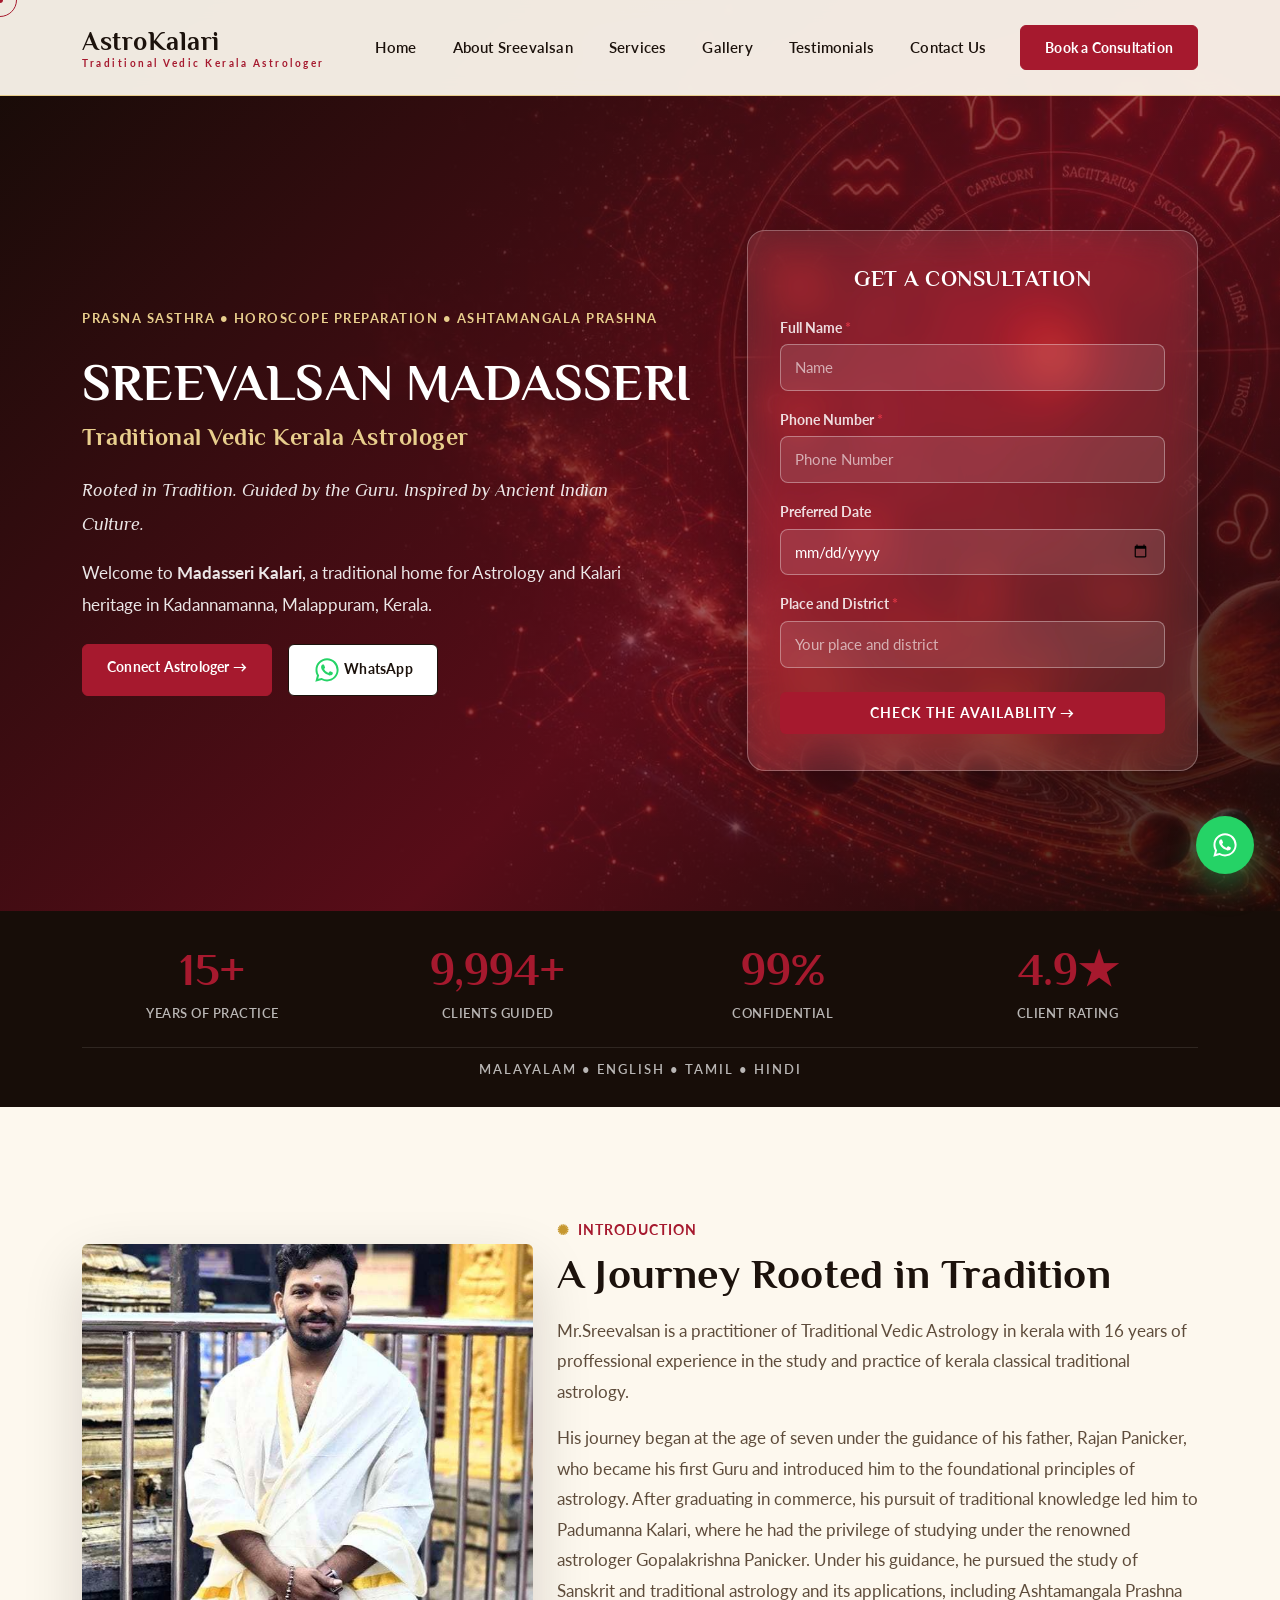
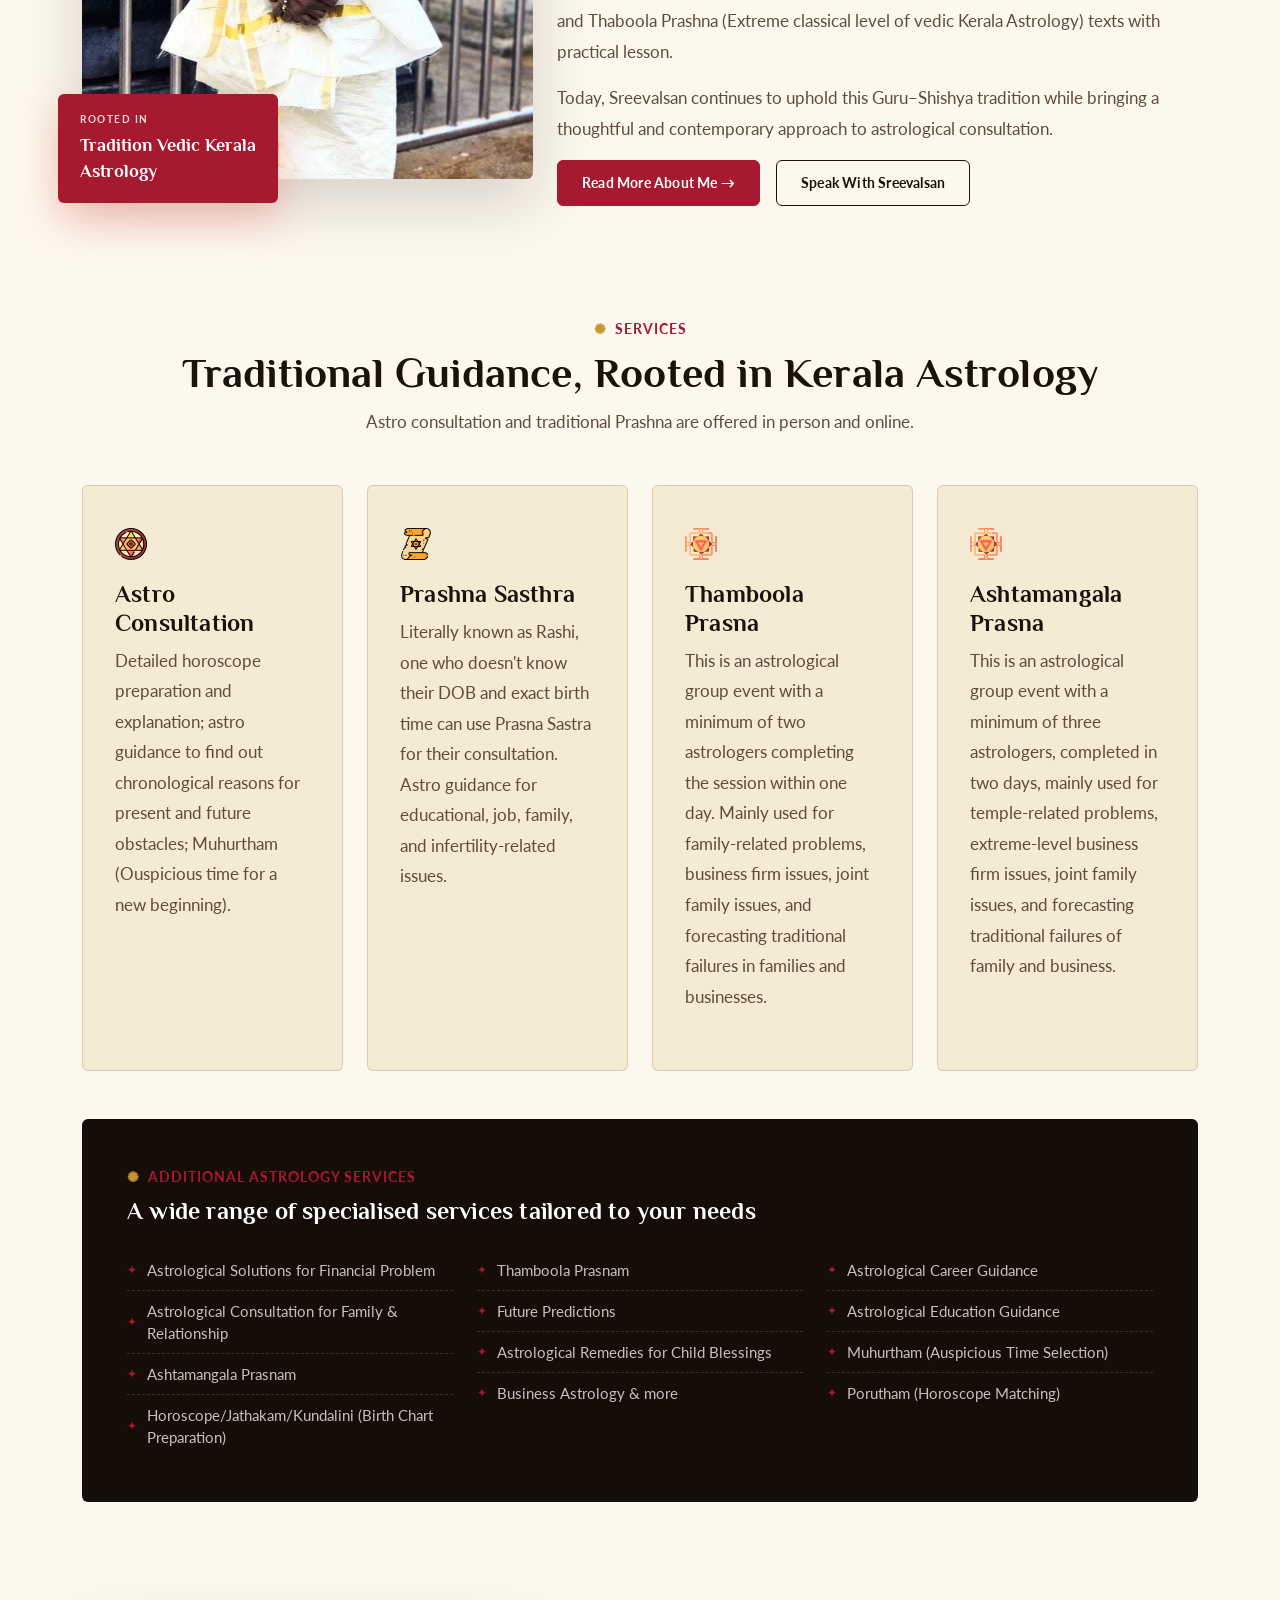
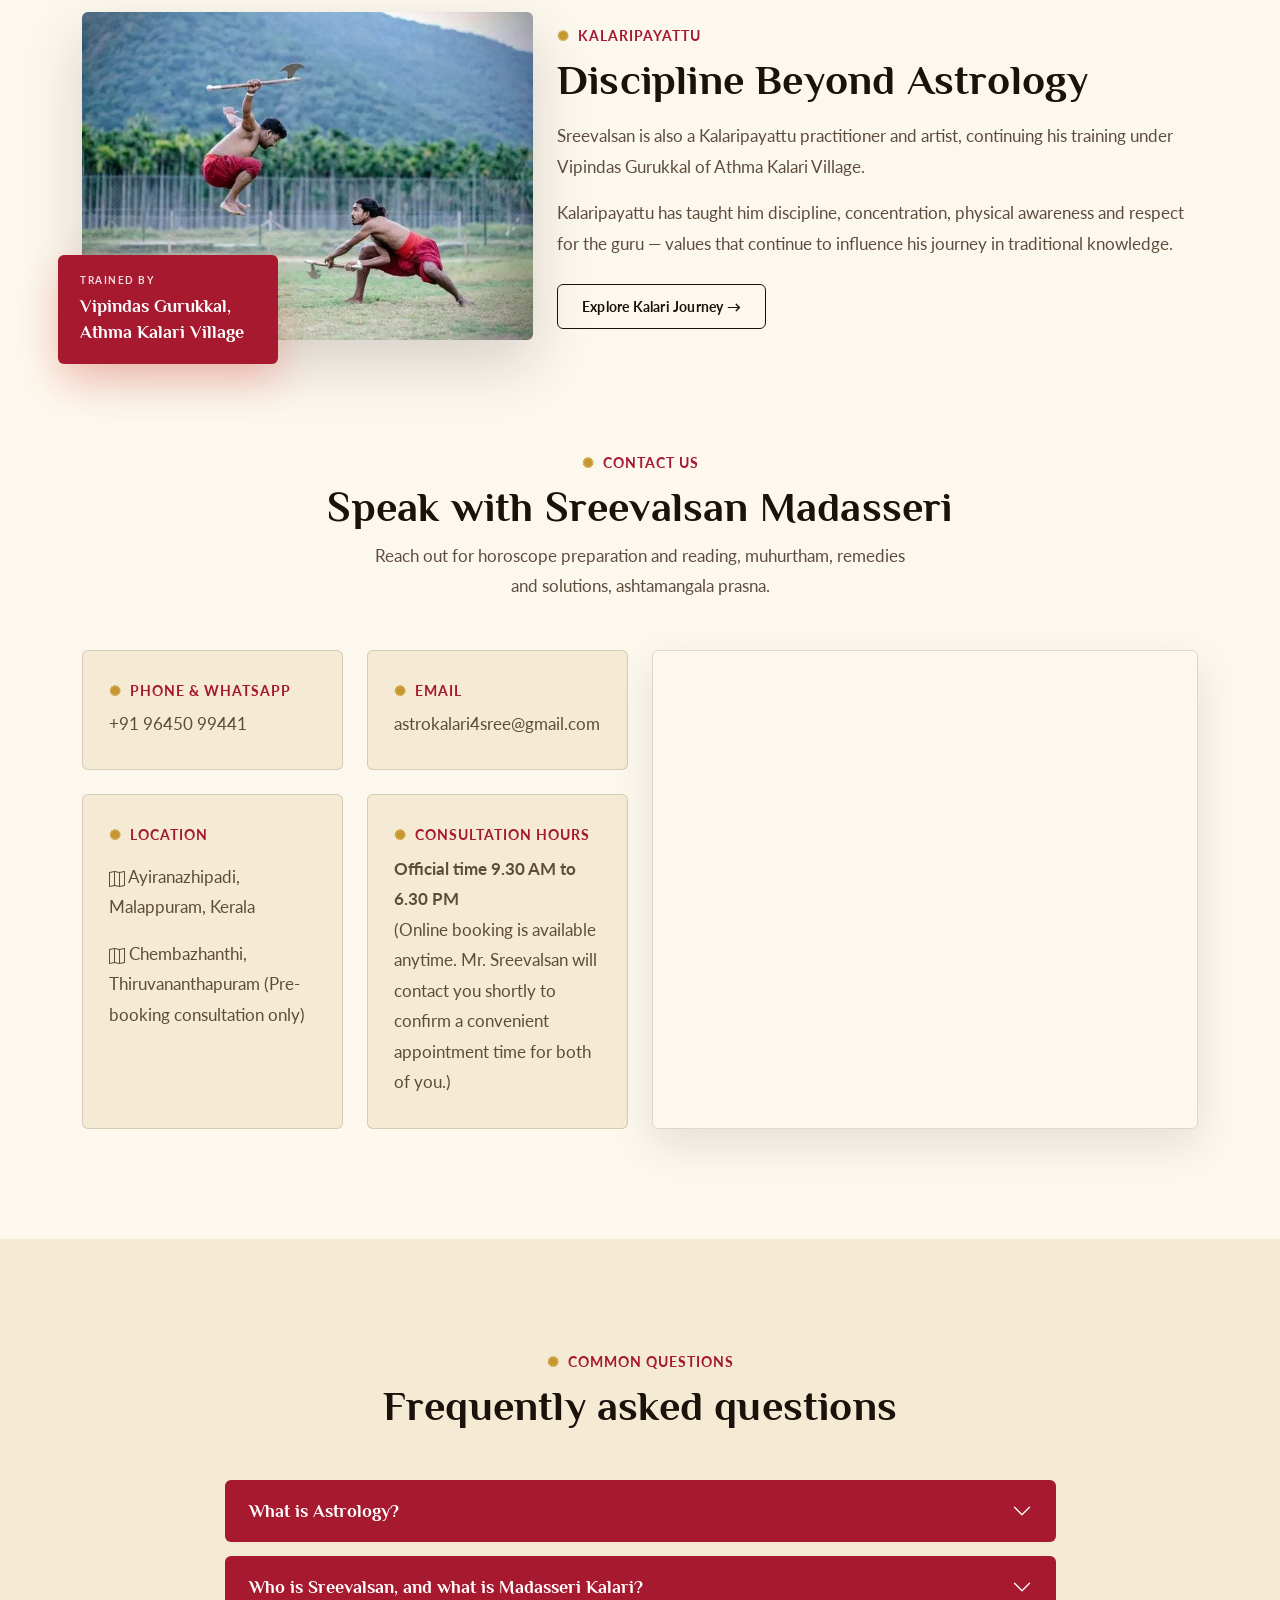
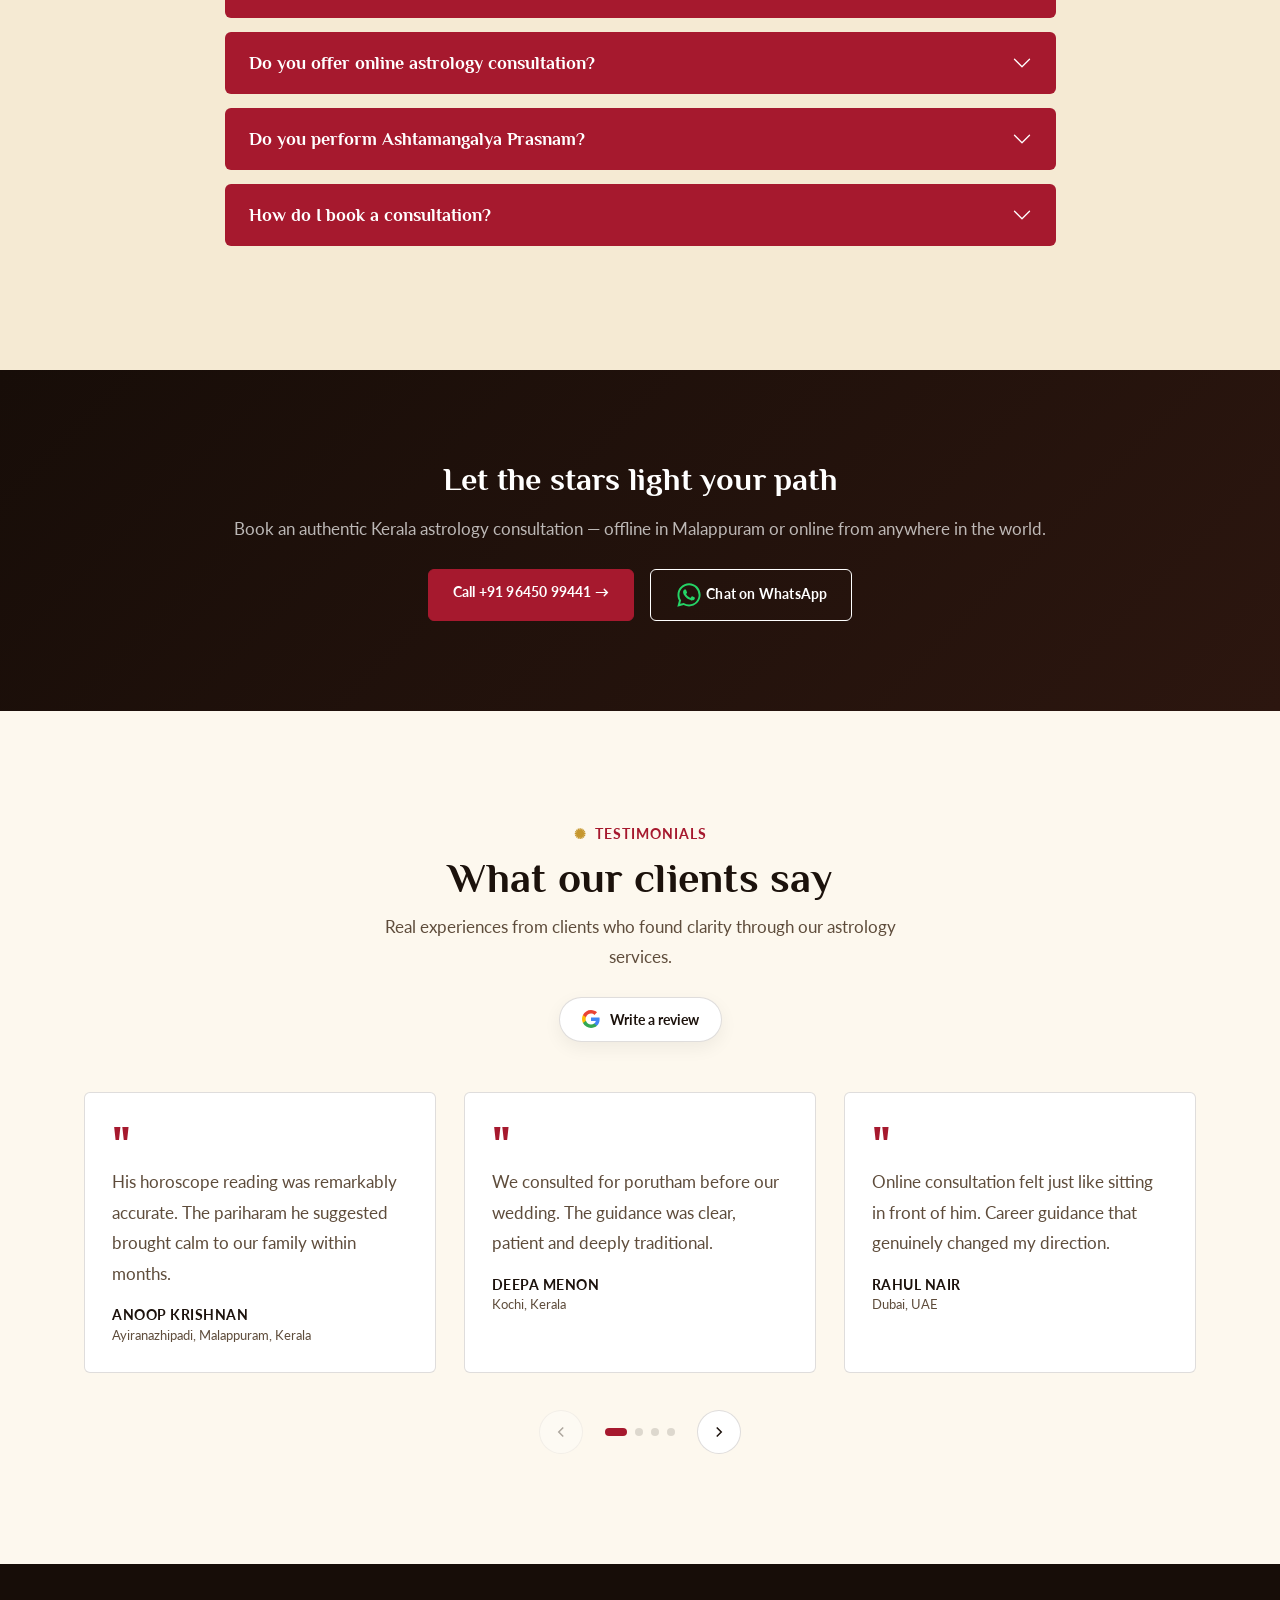
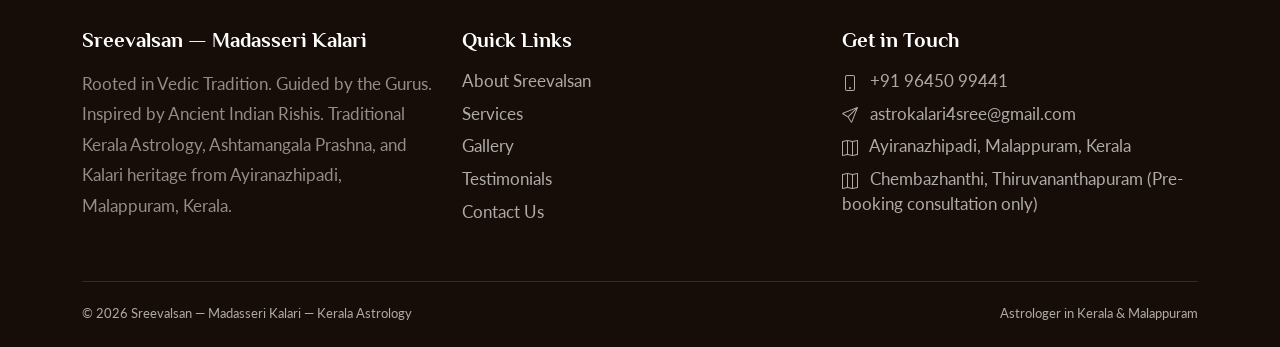
==== commit 29109ecc: "Update the images." ====
--- a/index.html
+++ b/index.html
@@ -211,9 +211,17 @@
 </script>
 
 <link rel="preconnect" href="https://fonts.googleapis.com">
+<link rel="preconnect" href="https://fonts.gstatic.com" crossorigin>
+<link rel="preconnect" href="https://cdn.jsdelivr.net" crossorigin>
+
+<!-- Preload the hero image (LCP element) so the browser fetches it immediately
+     instead of waiting to discover it inside hero-bg's CSS background-image -->
+<link rel="preload" as="image" href="img/sreevalsan-panicker.jpg" fetchpriority="high">
+
 <link href="https://fonts.googleapis.com/css2?family=Philosopher:ital,wght@0,400;0,700;1,400;1,700&family=Lato:wght@300;400;700;900&display=swap" rel="stylesheet">
 <link href="https://cdn.jsdelivr.net/npm/bootstrap@5.3.3/dist/css/bootstrap.min.css" rel="stylesheet">
-<link href="https://cdnjs.cloudflare.com/ajax/libs/animate.css/4.1.1/animate.min.css" rel="stylesheet">
+<!-- animate.css removed: no animate__* classes are used anywhere on this page,
+     it was ~70KB of dead weight blocking first paint -->
 <link href="css/styles.css" rel="stylesheet">
 
 </head>
@@ -443,7 +451,7 @@
     <div class="row align-items-center gy-5">
       <div class="col-lg-5 reveal-left">
         <div class="about-img-wrap">
-          <img src="img/sreevalsan-panicker.jpg" alt="Sreevalsan — traditional Kerala Vedic astrologer of Madasseri Kalarickal">
+          <img src="img/sreevalsan-panicker.jpg" alt="Sreevalsan — traditional Kerala Vedic astrologer of Madasseri Kalarickal" loading="lazy" decoding="async">
           <div class="about-badge"><span>Rooted In</span>Tradition Vedic Kerala Astrology</div>
         </div>
       </div>
@@ -475,7 +483,7 @@
       <div class="col-lg-3 col-md-6 reveal">
         <div class="service-card">
           <div class="service-icon">
-			<img src="img/esoteric.png" alt="Sreevalsan's services Kerala astrology icon">
+			<img src="img/esoteric.png" alt="Sreevalsan's services Kerala astrology icon" loading="lazy" decoding="async">
 		  </div>
           <h4>Astro Consultation</h4>
             <p>Detailed horoscope preparation and explanation; astro guidance to find out chronological reasons for present and future obstacles; Muhurtham (Ouspicious time for a new beginning).</p>
@@ -484,7 +492,7 @@
       <div class="col-lg-3 col-md-6 reveal">
         <div class="service-card">
           <div class="service-icon">
-				<img src="img/parchment.png" alt="Sreevalsan's services Kerala astrology icon">
+				<img src="img/parchment.png" alt="Sreevalsan's services Kerala astrology icon" loading="lazy" decoding="async">
 		  </div>
           <h4>Prashna Sasthra</h4>
           <p>Literally known as Rashi, one who doesn't know their DOB and exact birth time can use Prasna Sastra for their consultation. Astro guidance for educational, job, family, and infertility-related issues. </p>
@@ -493,7 +501,7 @@
 	   <div class="col-lg-3 col-md-6 reveal">
         <div class="service-card">
           <div class="service-icon">
-			<img src="img/scroll.png" alt="Sreevalsan's services Kerala astrology icon">
+			<img src="img/scroll.png" alt="Sreevalsan's services Kerala astrology icon" loading="lazy" decoding="async">
 
 		  </div>
           <h4>Thamboola Prasna</h4>
@@ -503,7 +511,7 @@
       <div class="col-lg-3 col-md-6 reveal">
         <div class="service-card">
           <div class="service-icon">
-			<img src="img/scroll.png" alt="Sreevalsan's services Kerala astrology icon">
+			<img src="img/scroll.png" alt="Sreevalsan's services Kerala astrology icon" loading="lazy" decoding="async">
 
 		  </div>
           <h4>Ashtamangala Prasna</h4>
@@ -551,7 +559,7 @@
     <div class="row align-items-center gy-5">
       <div class="col-lg-5 reveal-left">
         <div class="about-img-wrap">
-          <img src="img/sreevalsan-panicker-kalaripayattu-01.jpg" alt="Sreevalsan practicing Kalaripayattu, the traditional martial art of Kerala">
+          <img src="img/sreevalsan-panicker-kalaripayattu-01.jpg" alt="Sreevalsan practicing Kalaripayattu, the traditional martial art of Kerala" loading="lazy" decoding="async">
           <div class="about-badge"><span>Trained By</span>Vipindas Gurukkal, Athma Kalari Village</div>
         </div>
       </div>
@@ -605,7 +613,7 @@
       <div class="col-lg-6 reveal-right">
         <div class="map-wrap h-100">
 		  <iframe
-            src="https://www.google.com/maps/embed?pb=!1m14!1m12!1m3!1d489.49672580214985!2d76.1552693355834!3d11.040590659340326!2m3!1f0!2f0!3f0!3m2!1i1024!2i768!4f13.1!5e0!3m2!1sen!2sin!4v1786017000320!5m2!1sen!2sin"
+            src="https://www.google.com/maps/embed?pb=!1m18!1m12!1m3!1d346.1264104148715!2d76.15492181850223!3d11.040627792007847!2m3!1f0!2f0!3f0!3m2!1i1024!2i768!4f13.1!3m3!1m2!1s0x3ba635d8424fe0f3%3A0xd9c81957074d5b04!2sSreevalsan!5e0!3m2!1sen!2sin!4v1788332153304!5m2!1sen!2sin"
             width="100%" height="100%" style="border:0;min-height:420px;" allowfullscreen="" loading="lazy"
             referrerpolicy="no-referrer-when-downgrade"
             title="Sreevalsan MK — Ayiranazhipadi, Malappuram, Kerala location map">
@@ -869,7 +877,7 @@
   <svg width="18" height="18" viewBox="0 0 24 24" fill="none" stroke="currentColor" stroke-width="2"><path d="M12 19V5M5 12l7-7 7 7"/></svg>
 </button>
 
-<script src="https://cdn.jsdelivr.net/npm/bootstrap@5.3.3/dist/js/bootstrap.bundle.min.js"></script>
+<script src="https://cdn.jsdelivr.net/npm/bootstrap@5.3.3/dist/js/bootstrap.bundle.min.js" defer></script>
 <script>
 document.addEventListener("DOMContentLoaded", function () {
 
@@ -924,24 +932,29 @@
 });
 </script>
 <script>
-// custom fast cursor
-const dot = document.getElementById('cursorDot');
-const ring = document.getElementById('cursorRing');
-let mx=0,my=0,rx=0,ry=0;
-window.addEventListener('mousemove', e=>{
-  mx=e.clientX; my=e.clientY;
-  dot.style.left=mx+'px'; dot.style.top=my+'px';
-});
-function loop(){
-  rx += (mx-rx)*0.35; ry += (my-ry)*0.35; // fast follow, low smoothing
-  ring.style.left=rx+'px'; ring.style.top=ry+'px';
-  requestAnimationFrame(loop);
+// custom fast cursor — only runs on devices with a real mouse/trackpad.
+// Touchscreens (nearly all mobile visitors) have no cursor to draw, so this
+// used to run a requestAnimationFrame loop forever for nothing, burning
+// battery/CPU and hurting mobile responsiveness (INP) for no visual benefit.
+if (window.matchMedia('(pointer: fine)').matches) {
+  const dot = document.getElementById('cursorDot');
+  const ring = document.getElementById('cursorRing');
+  let mx=0,my=0,rx=0,ry=0;
+  window.addEventListener('mousemove', e=>{
+    mx=e.clientX; my=e.clientY;
+    dot.style.left=mx+'px'; dot.style.top=my+'px';
+  });
+  function loop(){
+    rx += (mx-rx)*0.35; ry += (my-ry)*0.35; // fast follow, low smoothing
+    ring.style.left=rx+'px'; ring.style.top=ry+'px';
+    requestAnimationFrame(loop);
+  }
+  loop();
+  document.querySelectorAll('a, button, .service-card, .testimonial-card, .gallery-item').forEach(el=>{
+    el.addEventListener('mouseenter', ()=>ring.classList.add('hover'));
+    el.addEventListener('mouseleave', ()=>ring.classList.remove('hover'));
+  });
 }
-loop();
-document.querySelectorAll('a, button, .service-card, .testimonial-card, .gallery-item').forEach(el=>{
-  el.addEventListener('mouseenter', ()=>ring.classList.add('hover'));
-  el.addEventListener('mouseleave', ()=>ring.classList.remove('hover'));
-});
 
 // navbar scroll state
 const nav = document.getElementById('mainNav');
--- a/css/styles.css
+++ b/css/styles.css
@@ -1,461 +1 @@
-:root{
-  --cream:#FDF8EE;
-  --cream-deep:#F5EAD3;
-  --ink:#1C120C;
-  --ink-soft:#5E4C3B;
-  --accent:#A6192E;
-  --accent-dark:#7A1121;
-  --accent-light:#F0D9C4;
-  --gold:#C6972E;
-  --gold-light:#E8CE8D;
-  --dark:#170D08;
-  --dark-soft:#2C160F;
-  --line:rgba(28,18,12,0.14);
-  --radius:6px;
-}
-*{box-sizing:border-box;}
-html{scroll-behavior:smooth;overflow-x:hidden;width:100%;max-width:100%;}
-body{
-  background:var(--cream);
-  color:var(--ink);
-  font-family:'Lato',sans-serif;
-  font-weight:400;
-  font-size:16.5px;
-  overflow-x:hidden;
-  width:100%;
-  max-width:100%;
-  position:relative;
-  cursor:none;
-}
-h1,h2,h3,h4,.font-display{
-  font-family:'Philosopher',sans-serif;
-  font-weight:700;
-  color:var(--ink);
-  letter-spacing:0.2px;
-}
-.eyebrow{
-  font-family:'Lato',sans-serif;
-  font-size:0.85rem;
-  letter-spacing:1px;
-  text-transform:uppercase;
-  color:var(--accent);
-  font-weight:700;
-}
-.eyebrow::before{content:"✺";display:inline-block;margin-right:8px;color:var(--gold);}
-.section-title{position:relative;}
-.gold-rule{width:64px;height:3px;background:linear-gradient(90deg,var(--gold),var(--accent));margin:14px auto 0;border-radius:3px;}
-.gold-rule.left{margin:14px 0 0;}
-p{color:var(--ink-soft);line-height:1.85;font-weight:400;}
-a{text-decoration:none;color:inherit;}
-::selection{background:var(--accent-light);color:var(--ink);}
-
-/* ---------- custom cursor ---------- */
-.cursor-dot,.cursor-ring{
-  position:fixed;top:0;left:0;pointer-events:none;z-index:9999;
-  border-radius:50%;transform:translate(-50%,-50%);
-}
-.cursor-dot{width:6px;height:6px;background:var(--accent);}
-.cursor-ring{width:34px;height:34px;border:1px solid var(--accent);transition:width .18s,height .18s,border-color .18s,opacity .18s;}
-.cursor-ring.hover{width:54px;height:54px;border-color:var(--ink);}
-@media (hover:none), (pointer:coarse){
-  .cursor-dot,.cursor-ring{display:none;}
-  body{cursor:auto;}
-}
-
-/* ---------- reveal animation ---------- */
-.reveal{opacity:0;transform:translate(0px,32px);transition:opacity .8s ease, transform .8s ease;}
-.reveal.in{opacity:1;transform:translate(0px,0px);}
-.reveal-left{opacity:0;transform:translate(-32px,0px);transition:opacity .8s ease, transform .8s ease;}
-.reveal-left.in{opacity:1;transform:translate(0px,0px);}
-.reveal-right{opacity:0;transform:translate(32px,0px);transition:opacity .8s ease, transform .8s ease;}
-.reveal-right.in{opacity:1;transform:translate(0px,0px);}
-
-/* ---------- navbar ---------- */
-.navbar{
-  background:rgba(253,248,238,0.94);
-  backdrop-filter:blur(10px);
-  border-bottom:1px solid var(--gold-light);
-  padding:18px 0;
-  transition:padding .3s ease, box-shadow .3s ease;
-}
-.navbar.scrolled{padding:10px 0;box-shadow:0 6px 24px rgba(20,15,10,0.08);}
-.brand-name{font-family:'Philosopher',sans-serif;font-size:1.6rem;font-weight:700;color:var(--ink);letter-spacing:.5px;}
-.brand-sub{font-family:'Lato',sans-serif;font-size:0.6rem;font-weight:700;letter-spacing:2.5px;color:var(--accent);display:block;margin-top:-4px;}
-.nav-link{
-  font-family:'Lato',sans-serif;font-size:0.92rem;font-weight:600;letter-spacing:.2px;
-  color:var(--ink)!important;margin:0 12px;position:relative;
-}
-.nav-link::after{
-  content:"";position:absolute;left:0;bottom:-4px;width:0;height:2px;background:var(--accent);transition:width .3s ease;
-}
-.nav-link:hover::after,.nav-link.active::after{width:100%;}
-.nav-link.active,.nav-link:hover{color:var(--accent)!important;}
-.btn-gold{
-  background:var(--accent);color:#fff!important;border:1px solid var(--accent);
-  font-family:'Lato',sans-serif;font-weight:700;font-size:.9rem;letter-spacing:.2px;padding:11px 24px;border-radius:var(--radius);
-  transition:all .3s ease;display:inline-block;
-}
-.btn-gold:hover{background:var(--accent-dark);border-color:var(--accent-dark);color:#fff!important;transform:translateY(-2px);}
-.btn-outline-ink{
-  border:1px solid var(--ink);color:var(--ink);font-weight:700;font-size:.9rem;letter-spacing:.2px;padding:11px 24px;border-radius:var(--radius);
-  transition:all .3s ease;display:inline-block;
-}
-#home .btn-outline-ink {
-    background: white;
-}
-#home .btn-outline-ink:hover {
-    color: #a6192e;
-}
-.btn-outline-ink:hover{background:var(--ink);color:#fff;transform:translateY(-2px);}
-
-/* ---------- hero ---------- */
-.hero{padding:230px 0 140px;position:relative;overflow:hidden;background: url(../img/beautiful-constellations-with-purple-sky.jpg);background-size: cover;background-position: center;}
-.hero::before{content:"";position:absolute;inset:0;background:linear-gradient(135deg,rgba(23,13,8,0.88) 0%,rgba(122,17,33,0.72) 60%,rgba(23,13,8,0.85) 100%);z-index:0;}
-.hero .container{position:relative;z-index:1;}
-.hero-kicker{font-family:'Lato',sans-serif;font-size:.8rem;font-weight:700;letter-spacing:1.5px;color:var(--gold-light);text-transform:uppercase;display:inline-block;margin-bottom:6px;}
-.hero h1{font-size:3.2rem;line-height:1.18;margin:18px 0 22px;font-weight:700;color: #fff;}
-.hero h1 em{font-style:normal;color:var(--gold-light);font-size:1.5rem;display:block;margin-top:10px;letter-spacing:.5px;}
-.hero p.lead-text{font-size:1.05rem;max-width:560px;color: rgba(255,255,255,0.9);}
-.hero-signature{font-family:'Philosopher',sans-serif;font-style:italic;color:var(--ink-soft);font-size:1rem;margin-top:26px;}
-
-/* ---------- hero consultation form (glassmorphism) ---------- */
-.hero-consult-form{
-  background:rgba(255,255,255,0.10);
-  border:1px solid rgba(255,255,255,0.28);
-  border-radius:18px;
-  padding:36px 32px;
-  backdrop-filter:blur(18px) saturate(150%);
-  -webkit-backdrop-filter:blur(18px) saturate(150%);
-  box-shadow:0 20px 50px rgba(0,0,0,0.35);
-}
-.hero-consult-form h3{
-  color:#fff;font-family:'Philosopher',sans-serif;font-weight:700;letter-spacing:.5px;
-  margin-bottom:22px;text-align:center;text-transform:uppercase;font-size:1.35rem;
-}
-.hero-consult-form .form-label{color:rgba(255,255,255,0.85);}
-.hero-consult-form .form-control,
-.hero-consult-form .form-select{
-  background:rgba(255,255,255,0.10);
-  border:1px solid rgba(255,255,255,0.35);
-  color:#fff;
-}
-.hero-consult-form .form-control::placeholder,
-.hero-consult-form .form-select::placeholder{color:rgba(255,255,255,0.6);}
-.hero-consult-form .form-control:focus,
-.hero-consult-form .form-select:focus{
-  background:rgba(255,255,255,0.18);
-  border-color:var(--gold-light);
-  box-shadow:0 0 0 3px rgba(232,206,141,0.25);
-  color:#fff;
-}
-.hero-consult-form .form-select option{color:var(--ink);}
-.hero-consult-form .field-error{color:var(--gold-light);}
-.hero-consult-form .was-validated-field.is-invalid .form-control,
-.hero-consult-form .was-validated-field.is-invalid .form-select{border-color:#f0b5b5;}
-.hero-consult-form .was-validated-field.is-valid .form-control,
-.hero-consult-form .was-validated-field.is-valid .form-select{border-color:#8fe0b8;}
-.hero-consult-form .btn-gold{
-  text-transform:uppercase;letter-spacing:1px;font-size:.85rem;text-align:center;
-}
-@media (max-width:991px){
-  .hero-consult-form{padding:30px 24px;margin-top:10px;}
-}
-
-/* ---------- chakra + portrait ---------- */
-.chakra-wrap{position:relative;width:100%;max-width:480px;margin:0 auto;aspect-ratio:1/1;}
-.chakra-svg{position:absolute;inset:0;width:100%;height:100%;animation:spin 90s linear infinite;}
-@keyframes spin{from{transform:rotate(0deg);}to{transform:rotate(360deg);}}
-.chakra-svg .zodiac-label{animation:counterspin 90s linear infinite;transform-origin:center;}
-@keyframes counterspin{from{transform:rotate(0deg);}to{transform:rotate(-360deg);}}
-.portrait-frame{
-  position:absolute;left:50%;top:50%;transform:translate(-50%,-50%);
-  width:100%;aspect-ratio:1/1;border-radius:50%;overflow:hidden; box-shadow:0 20px 60px rgba(20,15,10,0.22);
-}
-.portrait-frame img{width:100%;height:100%;object-fit:cover;object-position:center 15%;}
-.hero-ring-dot{position:absolute;width:10px;height:10px;background:var(--accent);border-radius:50%;box-shadow:0 0 0 6px rgba(238,81,63,0.14);}
-
-/* ---------- stats bar ---------- */
-.stats-bar{background:var(--dark);border-top:1px solid var(--line);border-bottom:1px solid var(--line);padding:25px 0;}
-.stat-num{font-family:'Philosopher',sans-serif;font-weight:700;font-size:2.8rem;color:var(--accent);}
-.stat-label{font-size:.8rem;font-weight:600;letter-spacing:.5px;color:rgba(255,255,255,0.7);text-transform:uppercase;}
-
-/* ---------- about ---------- */
-.about-img-wrap{position:relative;}
-.about-img-wrap img{width:100%;border-radius:var(--radius);box-shadow:0 24px 60px rgba(20,15,10,0.16);}
-.about-badge{
-  position:absolute;bottom:-24px;left:-24px;background:var(--accent);color:#fff;
-  padding:18px 22px;font-family:'Philosopher',sans-serif;font-weight:700;font-size:1.1rem;max-width:220px;
-  border-radius:var(--radius);box-shadow:0 16px 40px rgba(238,81,63,0.3);
-}
-.about-badge span{display:block;font-family:'Lato',sans-serif;font-weight:700;font-size:.65rem;letter-spacing:1.5px;text-transform:uppercase;color:rgba(255,255,255,0.85);margin-bottom:4px;}
-
-/* ---------- services ---------- */
-.section{padding:110px 0;}
-#services {
-    padding: 0 0;
-}
-#kalari {
-    padding-bottom: 0;
-}
-.section-title{font-size:2.6rem;font-weight:700;}
-.section-sub{max-width:560px;margin:0 auto;}
-.service-card{
-  background:var(--cream-deep);border:1px solid var(--line);padding:42px 32px;border-radius:var(--radius);
-  transition:transform .35s ease, box-shadow .35s ease, background .35s ease;height:100%;
-}
-.service-card:hover{transform:translateY(-8px);box-shadow:0 24px 50px rgba(20,15,10,0.12);background:var(--accent);}
-.service-card:hover h4,.service-card:hover p{color:#fff;}
-.service-card:hover .service-icon svg{stroke:#fff;}
-.service-icon{width:52px;height:52px;}
-.service-icon svg{width:100%;height:100%;stroke:var(--accent);transition:stroke .35s ease;}
-.additional-services{background:var(--dark);border:1px solid var(--line);padding:44px;border-radius:var(--radius);}
-.additional-services .eyebrow{color:var(--accent);}
-.additional-services h4{color:#fff;}
-.additional-services ul{list-style:none;padding:0;margin:0;}
-.additional-services li{padding:9px 0;border-bottom:1px dashed rgba(255,255,255,0.15);font-size:.92rem;color:rgba(255,255,255,0.75);display:flex;align-items:center;gap:10px;}
-.additional-services li:last-child{border-bottom:none;}
-.additional-services li::before{content:"✦";color:var(--accent);font-size:.75rem;}
-
-/* ---------- testimonials ---------- */
-.section-alt{background:var(--cream-deep);}
-.testimonial-card{background:#fff;border:1px solid var(--line);padding:26px 27px;border-radius:var(--radius);height:99%;}
-.testimonial-mark{font-family:'Philosopher',sans-serif;font-weight:700;font-size:3rem;color:var(--accent);line-height:1;}
-.testimonial-name{font-family:'Lato',sans-serif;font-weight:700;font-size:.85rem;letter-spacing:.5px;color:var(--ink);text-transform:uppercase;}
-.testimonial-loc{font-size:.8rem;color:var(--ink-soft);}
-
-/* ---------- awards ---------- */
-.award-item{text-align:center;padding:36px 20px;background:#fff;border:1px solid var(--line);border-radius:var(--radius);height:100%;transition:background .3s ease;}
-.award-item:hover{background:var(--accent);}
-.award-item:hover p,.award-item:hover .award-icon{color:#fff;stroke:#fff;}
-.award-icon{width:44px;height:44px;margin:0 auto 16px;stroke:var(--accent);transition:stroke .3s ease;}
-
-/* ---------- gallery ---------- */
-.gallery-item{
-  position:relative;overflow:hidden;border-radius:var(--radius);aspect-ratio:1/1;
-  box-shadow:0 10px 30px rgba(20,15,10,0.1);
-}
-.gallery-item img,.gallery-item svg{
-  width:100%;height:100%;object-fit:cover;display:block;
-  transition:transform .6s ease;
-}
-.gallery-item:hover img,.gallery-item:hover svg{transform:scale(1.08);}
-.gallery-caption{
-  position:absolute;left:0;right:0;bottom:0;padding:16px 18px;
-  background:linear-gradient(0deg,rgba(21,18,15,0.88) 0%,rgba(21,18,15,0) 100%);
-  color:#fff;font-family:'Philosopher',sans-serif;font-weight:700;font-size:1rem;
-  transform:translateY(8px);opacity:0;transition:opacity .35s ease, transform .35s ease;
-}
-.gallery-item:hover .gallery-caption{opacity:1;transform:translateY(0);}
-.gallery-tab{
-    font-family: 'Lato', sans-serif;
-    font-weight: 700;
-    font-size: .85rem;
-    letter-spacing: .3px;
-    background: transparent;
-    border: 1px solid var(--line);
-    color: var(--ink-soft);
-    padding: 10px 22px;
-    border-radius: 50px;
-    transition: all .3s ease;
-    cursor: pointer;
-}
-.gallery-tabs {
-    display: flex;
-    flex-wrap: wrap;
-    justify-content: center;
-    gap: 10px;
-    margin-bottom: 38px;
-}
-.gallery-tab.active {
-    background: var(--accent);
-    border-color: var(--accent);
-    color: #fff;
-}
-.gallery-tab:hover {
-    border-color: var(--accent);
-    color: #be902c;
-}
-@media (max-width:767px){
-  .gallery-caption{opacity:1;transform:translateY(0);font-size:.85rem;padding:12px;}
-}
-
-/* ---------- faq ---------- */
-.accordion-item{background:var(--accent);border:none;border-radius:var(--radius);margin-bottom:14px;overflow:hidden;}
-.accordion-button{
-  background:transparent;font-family:'Philosopher',sans-serif;font-weight:700;font-size:1.15rem;color:#fff;
-  padding:20px 24px;box-shadow:none!important;
-}
-.accordion-button:not(.collapsed){color:#fff;background:rgba(0,0,0,0.08);}
-.accordion-button::after{filter:brightness(0) invert(1);}
-.accordion-body{padding:0 24px 24px;color:rgba(255,255,255,0.9);}
-
-/* ---------- CTA ---------- */
-.contact-item .contact-link:hover {
-    color: #c6972e;
-}
-
-.cta-band{
-  background:linear-gradient(135deg,var(--dark) 0%,var(--dark-soft) 100%);
-  color:#fff;padding:90px 0;text-align:center;position:relative;overflow:hidden;
-}
-.cta-band h2{color:#fff;}
-.cta-band p{color:rgba(255,255,255,0.7);}
-
-/* ---------- contact ---------- */
-.contact-item{border:1px solid var(--line);padding:30px 26px;border-radius:var(--radius);height:100%;background:var(--cream-deep);transition:background .3s ease;}
-.contact-link{color:inherit;text-decoration:none;transition:color .2s ease;}
-.contact-link:hover{color:var(--accent);text-decoration:underline;}
-.contact-item:hover{background:var(--accent);}
-.contact-item:hover p,.contact-item:hover .eyebrow{color:#fff;}
-.contact-item .eyebrow{display:block;margin-bottom:8px;}
-span.yellow {background: #f3c255; padding: 3px 5px; border-radius: 13px;}
-/* ---------- footer ---------- */
-footer{background:var(--dark);color:rgba(255,255,255,0.65);padding:64px 0 24px;}
-footer h5{color:#fff;font-family:'Philosopher',sans-serif;font-weight:700;font-size:1.3rem;}
-footer a{color:rgba(255,255,255,0.65);transition:color .25s ease;}
-footer a:hover{color:var(--accent);}
-footer .mb-2 svg {margin-right: 8px;}
-.footer-bottom{border-top:1px solid rgba(255,255,255,0.12);margin-top:40px;padding-top:22px;font-size:.8rem;}
-
-/* ---------- floating buttons ---------- */
-.whatsapp-float{
-  position:fixed;right:26px;bottom:26px;width:58px;height:58px;background:#25D366;border-radius:50%;
-  display:flex;align-items:center;justify-content:center;box-shadow:0 12px 30px rgba(37,211,102,0.4);
-  z-index:1000;transition:transform .25s ease;
-}
-.whatsapp-float:hover{transform:scale(1.08);}
-.back-to-top{
-  position:fixed;right:26px;bottom:96px;width:46px;height:46px;background:var(--accent);color:#fff;border-radius:50%;
-  display:flex;align-items:center;justify-content:center;z-index:1000;opacity:0;pointer-events:none;
-  transition:opacity .3s ease, transform .3s ease;border:1px solid var(--accent);
-}
-.back-to-top.show{opacity:1;pointer-events:auto;}
-.back-to-top:hover{background:var(--accent-dark);border-color:var(--accent-dark);}
-
-/* ---------- write a review button ---------- */
-.review-btn{
-  display:inline-flex;align-items:center;gap:10px;background:#fff;border:1px solid var(--line);
-  color:var(--ink);font-family:'Lato',sans-serif;font-weight:700;font-size:.9rem;
-  padding:11px 22px;border-radius:50px;box-shadow:0 6px 18px rgba(20,15,10,0.06);transition:all .25s ease;
-}
-.review-btn:hover{transform:translateY(-2px);box-shadow:0 12px 26px rgba(20,15,10,0.12);border-color:var(--accent);}
-
-/* ---------- testimonial slider ---------- */
-.testimonial-slider{overflow:hidden;}
-.testimonial-track{display:flex;gap:24px;transition:transform .5s cubic-bezier(.4,0,.2,1);}
-.testimonial-slide{flex:0 0 calc(33.333% - 16px);min-width:0;}
-.testimonial-slide .testimonial-card{margin:2px;}
-.slider-controls{display:flex;align-items:center;justify-content:center;gap:22px;margin-top:36px;}
-.slider-btn{
-  width:44px;height:44px;border-radius:50%;border:1px solid var(--line);background:#fff;color:var(--ink);
-  display:flex;align-items:center;justify-content:center;transition:all .25s ease;flex:0 0 auto;
-}
-.slider-btn:hover{background:var(--accent);border-color:var(--accent);color:#fff;}
-.slider-btn:disabled{opacity:.35;cursor:default;}
-.slider-btn:disabled:hover{background:#fff;border-color:var(--line);color:var(--ink);}
-.slider-dots{display:flex;gap:8px;}
-.slider-dots .dot{width:8px;height:8px;border-radius:50%;background:var(--line);border:none;padding:0;transition:all .25s ease;}
-.slider-dots .dot.active{background:var(--accent);width:22px;border-radius:5px;}
-@media (max-width:991px){
-  .testimonial-slide{flex:0 0 calc(50% - 12px);}
-  .about-badge {display: inline-block;}
-}
-@media (max-width:576px){
-  .testimonial-slide{flex:0 0 100%;}
-}
-
-/* ---------- contact form ---------- */
-.contact-form-wrap{background:var(--cream-deep);border:1px solid var(--line);border-radius:var(--radius);padding:40px;}
-.contact-form-wrap h4{font-family:'Philosopher',sans-serif;font-weight:700;}
-.form-label{font-family:'Lato',sans-serif;font-weight:700;font-size:.85rem;color:var(--ink);margin-bottom:6px;}
-.form-control,.form-select{
-  font-family:'Lato',sans-serif;border:1px solid var(--line);border-radius:8px;padding:11px 14px;
-  font-size:.95rem;color:var(--ink);background:#fff;transition:border-color .25s ease, box-shadow .25s ease;
-}
-.form-control:focus,.form-select:focus{
-  border-color:var(--accent);box-shadow:0 0 0 3px rgba(238,81,63,0.15);outline:none;
-}
-.field-error{display:none;color:var(--accent-dark);font-size:.78rem;margin-top:5px;}
-.was-validated-field.is-invalid .field-error{display:block;}
-.was-validated-field.is-invalid .form-control,.was-validated-field.is-invalid .form-select{border-color:var(--accent-dark);}
-.was-validated-field.is-valid .form-control,.was-validated-field.is-valid .form-select{border-color:#3aa76d;}
-.form-alert{display:none;padding:13px 16px;border-radius:8px;font-size:.9rem;font-weight:600;}
-.form-alert-success {background: rgb(51 12 15); color: #25d366;}
-.form-alert-error{background:rgba(238,81,63,0.1);color:var(--accent-dark);}
-.form-alert.show{display:block;}
-#cfSubmitBtn{border:none;cursor:pointer;}
-#cfSubmitBtn:disabled{opacity:.6;cursor:default;}
-.cf-spinner{display:inline-block;width:14px;height:14px;border:2px solid rgba(255,255,255,0.5);border-top-color:#fff;border-radius:50%;animation:cfspin .7s linear infinite;margin-right:8px;vertical-align:-2px;}
-.chakra-wrap img {
-  animation: slowRotate 45s linear infinite;
-  transform-origin: center;
-}
-
-@keyframes slowRotate {
-  0% {
-    transform: rotate(0deg);
-  }
-  100% {
-    transform: rotate(360deg);
-  }
-}
-@keyframes cfspin{to{transform:rotate(360deg);}}
-
-/* ---------- map ---------- */
-.map-wrap{border-radius:var(--radius);overflow:hidden;box-shadow:0 16px 40px rgba(20,15,10,0.1);min-height:340px;border:1px solid var(--line);}
-.map-wrap iframe{display:block;width:100%;height:100%;}
-
-/* ================= RESPONSIVE ================= */
-@media (max-width:1399px){
-	.nav-link {margin: 0 10px;}
-}
-@media (max-width:1199px){
-	.nav-link {margin: 0 0px;}
-	span.brand-sub {letter-spacing: 0.5px;}
-}
-@media (max-width:991px){
-  .hero{padding:130px 0 70px;text-align:center;}
-  .hero p.lead-text{margin:0 auto;}
-  .hero h1{font-size:2.6rem;}
-  .chakra-wrap{margin-top:50px;max-width:340px;}
-  .about-badge{position:static;margin-top:-40px;margin-left:20px;}
-  body{cursor:auto; padding-top: 40px;}
-  .cursor-dot,.cursor-ring{display:none;}
-  .section{padding:80px 0;}
-  .section-title{font-size:2.15rem;}
-  .map-wrap{min-height:320px;}
-}
-@media (max-width:991px){
-  .navbar-collapse{background:#fff;border-radius:var(--radius);padding:18px 20px;margin-top:14px;box-shadow:0 16px 40px rgba(20,15,10,0.12);border:1px solid var(--line);}
-  .nav-link{margin:6px 0;display:block;}
-  .navbar-nav .ms-lg-3{margin-left:0!important;}
-  .hero .d-flex.flex-wrap.gap-3.mt-4 {justify-content: center;}
-}
-@media (max-width:767px){
-  .navbar{padding:12px 0;}
-  .brand-name{font-size:1.3rem;}
-  .stat-num{font-size:2.1rem;}
-  .additional-services{padding:30px 22px;}
-  .about-badge{max-width:none;}
-  .contact-form-wrap{padding:28px 22px;}
-}
-@media (max-width:576px){
-  .hero{padding:118px 0 56px;}
-  .hero h1{font-size:2.05rem;}
-  .hero-kicker{font-size:.72rem;}
-  .hero p.lead-text{font-size:.98rem;}
-  .chakra-wrap{max-width:260px;margin-top:36px;}
-  .section{padding:60px 0;}
-  .section-title{font-size:1.75rem;}
-  .section-sub{font-size:.94rem;}
-  .service-card{padding:32px 22px;}
-  .testimonial-card{padding:28px 22px;}
-  .cta-band{padding:60px 0;}
-  .cta-band h2{font-size:1.9rem;}
-  .about-badge{left:0;bottom:-18px;padding:14px 18px;font-size:.95rem;}
-  .contact-item{padding:22px 18px;}
-  .whatsapp-float{width:50px;height:50px;right:16px;bottom:16px;}
-  .back-to-top{width:40px;height:40px;right:16px;bottom:78px;}
-  .slider-controls{gap:14px;}
-  .col-sm-12 {width: 100%;}
-}+:root{--cream:#FDF8EE;--cream-deep:#F5EAD3;--ink:#1C120C;--ink-soft:#5E4C3B;--accent:#A6192E;--accent-dark:#7A1121;--accent-light:#F0D9C4;--gold:#C6972E;--gold-light:#E8CE8D;--dark:#170D08;--dark-soft:#2C160F;--line:rgba(28,18,12,0.14);--radius:6px;}*{box-sizing:border-box;}html{scroll-behavior:smooth;overflow-x:hidden;width:100%;max-width:100%;}body{background:var(--cream);color:var(--ink);font-family:'Lato',sans-serif;font-weight:400;font-size:16.5px;overflow-x:hidden;width:100%;max-width:100%;position:relative;cursor:none;}h1,h2,h3,h4,.font-display{font-family:'Philosopher',sans-serif;font-weight:700;color:var(--ink);letter-spacing:0.2px;}.eyebrow{font-family:'Lato',sans-serif;font-size:0.85rem;letter-spacing:1px;text-transform:uppercase;color:var(--accent);font-weight:700;}.eyebrow::before{content:"✺";display:inline-block;margin-right:8px;color:var(--gold);}.section-title{position:relative;}.gold-rule{width:64px;height:3px;background:linear-gradient(90deg,var(--gold),var(--accent));margin:14px auto 0;border-radius:3px;}.gold-rule.left{margin:14px 0 0;}p{color:var(--ink-soft);line-height:1.85;font-weight:400;}a{text-decoration:none;color:inherit;}::selection{background:var(--accent-light);color:var(--ink);}.cursor-dot,.cursor-ring{position:fixed;top:0;left:0;pointer-events:none;z-index:9999;border-radius:50%;transform:translate(-50%,-50%);}.mobile-view {display: none;}.cursor-dot{width:6px;height:6px;background:var(--accent);}.cursor-ring{width:34px;height:34px;border:1px solid var(--accent);transition:width .18s,height .18s,border-color .18s,opacity .18s;}.cursor-ring.hover{width:54px;height:54px;border-color:var(--ink);}@media (hover:none), (pointer:coarse){.cursor-dot,.cursor-ring{display:none;}body{cursor:auto;}}.reveal{opacity:0;transform:translate(0px,32px);transition:opacity .8s ease, transform .8s ease;}.reveal.in{opacity:1;transform:translate(0px,0px);}.reveal-left{opacity:0;transform:translate(-32px,0px);transition:opacity .8s ease, transform .8s ease;}.reveal-left.in{opacity:1;transform:translate(0px,0px);}.reveal-right{opacity:0;transform:translate(32px,0px);transition:opacity .8s ease, transform .8s ease;}.reveal-right.in{opacity:1;transform:translate(0px,0px);}.navbar{background:rgba(253,248,238,0.94);backdrop-filter:blur(10px);border-bottom:1px solid var(--gold-light);padding:18px 0;transition:padding .3s ease, box-shadow .3s ease;}.navbar.scrolled{padding:10px 0;box-shadow:0 6px 24px rgba(20,15,10,0.08);}.brand-name{font-family:'Philosopher',sans-serif;font-size:1.6rem;font-weight:700;color:var(--ink);letter-spacing:.5px;}.brand-sub{font-family:'Lato',sans-serif;font-size:0.6rem;font-weight:700;letter-spacing:2.5px;color:var(--accent);display:block;margin-top:-4px;}.nav-link{font-family:'Lato',sans-serif;font-size:0.92rem;font-weight:600;letter-spacing:.2px;color:var(--ink)!important;margin:0 12px;position:relative;}.nav-link::after{content:"";position:absolute;left:0;bottom:-4px;width:0;height:2px;background:var(--accent);transition:width .3s ease;}.nav-link:hover::after,.nav-link.active::after{width:100%;}.nav-link.active,.nav-link:hover{color:var(--accent)!important;}.btn-gold{background:var(--accent);color:#fff!important;border:1px solid var(--accent);font-family:'Lato',sans-serif;font-weight:700;font-size:.9rem;letter-spacing:.2px;padding:11px 24px;border-radius:var(--radius);transition:all .3s ease;display:inline-block;}.btn-gold:hover{background:var(--accent-dark);border-color:var(--accent-dark);color:#fff!important;transform:translateY(-2px);}.btn-outline-ink{border:1px solid var(--ink);color:var(--ink);font-weight:700;font-size:.9rem;letter-spacing:.2px;padding:11px 24px;border-radius:var(--radius);transition:all .3s ease;display:inline-block;}#home .btn-outline-ink {background: white;}#home .btn-outline-ink:hover {color: #a6192e;}.btn-outline-ink:hover{background:var(--ink);color:#fff;transform:translateY(-2px);}.hero{padding:230px 0 140px;position:relative;overflow:hidden;background: url(../img/beautiful-constellations-with-purple-sky.jpg);background-size: cover;background-position: center;}.hero::before{content:"";position:absolute;inset:0;background:linear-gradient(135deg,rgba(23,13,8,0.88) 0%,rgba(122,17,33,0.72) 60%,rgba(23,13,8,0.85) 100%);z-index:0;}.hero .container{position:relative;z-index:1;}.hero-kicker{font-family:'Lato',sans-serif;font-size:.8rem;font-weight:700;letter-spacing:1.5px;color:var(--gold-light);text-transform:uppercase;display:inline-block;margin-bottom:6px;}.hero h1{font-size:3.2rem;line-height:1.18;margin:18px 0 22px;font-weight:700;color: #fff;}.hero h1 em{font-style:normal;color:var(--gold-light);font-size:1.5rem;display:block;margin-top:10px;letter-spacing:.5px;}.hero p.lead-text{font-size:1.05rem;max-width:560px;color: rgba(255,255,255,0.9);}.hero-signature{font-family:'Philosopher',sans-serif;font-style:italic;color:var(--ink-soft);font-size:1rem;margin-top:26px;}.hero-consult-form{background:rgba(255,255,255,0.10);border:1px solid rgba(255,255,255,0.28);border-radius:18px;padding:36px 32px;backdrop-filter:blur(18px) saturate(150%);-webkit-backdrop-filter:blur(18px) saturate(150%);box-shadow:0 20px 50px rgba(0,0,0,0.35);}.hero-consult-form h3{color:#fff;font-family:'Philosopher',sans-serif;font-weight:700;letter-spacing:.5px;margin-bottom:22px;text-align:center;text-transform:uppercase;font-size:1.35rem;}.hero-consult-form .form-label{color:rgba(255,255,255,0.85);}.hero-consult-form .form-control, .hero-consult-form .form-select{background:rgba(255,255,255,0.10);border:1px solid rgba(255,255,255,0.35);color:#fff;}.hero-consult-form .form-control::placeholder, .hero-consult-form .form-select::placeholder{color:rgba(255,255,255,0.6);}.hero-consult-form .form-control:focus, .hero-consult-form .form-select:focus{background:rgba(255,255,255,0.18);border-color:var(--gold-light);box-shadow:0 0 0 3px rgba(232,206,141,0.25);color:#fff;}.hero-consult-form .form-select option{color:var(--ink);}.hero-consult-form .field-error{color:var(--gold-light);}.hero-consult-form .was-validated-field.is-invalid .form-control, .hero-consult-form .was-validated-field.is-invalid .form-select{border-color:#f0b5b5;}.hero-consult-form .was-validated-field.is-valid .form-control, .hero-consult-form .was-validated-field.is-valid .form-select{border-color:#8fe0b8;}.hero-consult-form .btn-gold{text-transform:uppercase;letter-spacing:1px;font-size:.85rem;text-align:center;}@media (max-width:991px){.mobile-view {display: block;}.desktop-view {display: none;}.slider-img .about-badge {position: unset; max-width: unset; margin-top: unset; margin-left: unset; width: 100%;}.hero-consult-form{padding:30px 24px;margin-top:10px;}}.chakra-wrap{position:relative;width:100%;max-width:480px;margin:0 auto;aspect-ratio:1/1;}.chakra-svg{position:absolute;inset:0;width:100%;height:100%;animation:spin 90s linear infinite;}@keyframes spin{from{transform:rotate(0deg);}to{transform:rotate(360deg);}}.chakra-svg .zodiac-label{animation:counterspin 90s linear infinite;transform-origin:center;}@keyframes counterspin{from{transform:rotate(0deg);}to{transform:rotate(-360deg);}}.portrait-frame{position:absolute;left:50%;top:50%;transform:translate(-50%,-50%);width:100%;aspect-ratio:1/1;border-radius:50%;overflow:hidden;box-shadow:0 20px 60px rgba(20,15,10,0.22);}.portrait-frame img{width:100%;height:100%;object-fit:cover;object-position:center 15%;}.hero-ring-dot{position:absolute;width:10px;height:10px;background:var(--accent);border-radius:50%;box-shadow:0 0 0 6px rgba(238,81,63,0.14);}.stats-bar{background:var(--dark);border-top:1px solid var(--line);border-bottom:1px solid var(--line);padding:25px 0;}.stat-num{font-family:'Philosopher',sans-serif;font-weight:700;font-size:2.8rem;color:var(--accent);}.stat-label{font-size:.8rem;font-weight:600;letter-spacing:.5px;color:rgba(255,255,255,0.7);text-transform:uppercase;}.about-img-wrap{position:relative;}.about-img-wrap img{width:100%;border-radius:var(--radius);box-shadow:0 24px 60px rgba(20,15,10,0.16);}.about-badge{position:absolute;bottom:-24px;left:-24px;background:var(--accent);color:#fff;padding:18px 22px;font-family:'Philosopher',sans-serif;font-weight:700;font-size:1.1rem;max-width:220px;border-radius:var(--radius);box-shadow:0 16px 40px rgba(238,81,63,0.3);}.about-badge span{display:block;font-family:'Lato',sans-serif;font-weight:700;font-size:.65rem;letter-spacing:1.5px;text-transform:uppercase;color:rgba(255,255,255,0.85);margin-bottom:4px;}.section{padding:110px 0;}#services {padding: 0 0;}#kalari {padding-bottom: 0;}.section-title{font-size:2.6rem;font-weight:700;}.section-sub{max-width:560px;margin:0 auto;}.service-card{background:var(--cream-deep);border:1px solid var(--line);padding:42px 32px;border-radius:var(--radius);transition:transform .35s ease, box-shadow .35s ease, background .35s ease;height:100%;}.service-card:hover{transform:translateY(-8px);box-shadow:0 24px 50px rgba(20,15,10,0.12);background:var(--accent);}.service-card:hover h4,.service-card:hover p{color:#fff;}.service-card:hover .service-icon svg{stroke:#fff;}.service-icon{width:52px;height:52px;}.service-icon svg{width:100%;height:100%;stroke:var(--accent);transition:stroke .35s ease;}.additional-services{background:var(--dark);border:1px solid var(--line);padding:44px;border-radius:var(--radius);}.additional-services .eyebrow{color:var(--accent);}.additional-services h4{color:#fff;}.additional-services ul{list-style:none;padding:0;margin:0;}.additional-services li{padding:9px 0;border-bottom:1px dashed rgba(255,255,255,0.15);font-size:.92rem;color:rgba(255,255,255,0.75);display:flex;align-items:center;gap:10px;}.additional-services li:last-child{border-bottom:none;}.additional-services li::before{content:"✦";color:var(--accent);font-size:.75rem;}.section-alt{background:var(--cream-deep);}.testimonial-card{background:#fff;border:1px solid var(--line);padding:26px 27px;border-radius:var(--radius);height:99%;}.testimonial-mark{font-family:'Philosopher',sans-serif;font-weight:700;font-size:3rem;color:var(--accent);line-height:1;}.testimonial-name{font-family:'Lato',sans-serif;font-weight:700;font-size:.85rem;letter-spacing:.5px;color:var(--ink);text-transform:uppercase;}.testimonial-loc{font-size:.8rem;color:var(--ink-soft);}.award-item{text-align:center;padding:36px 20px;background:#fff;border:1px solid var(--line);border-radius:var(--radius);height:100%;transition:background .3s ease;}.award-item:hover{background:var(--accent);}.award-item:hover p,.award-item:hover .award-icon{color:#fff;stroke:#fff;}.award-icon{width:44px;height:44px;margin:0 auto 16px;stroke:var(--accent);transition:stroke .3s ease;}.gallery-item{position:relative;overflow:hidden;border-radius:var(--radius);aspect-ratio:1/1;box-shadow:0 10px 30px rgba(20,15,10,0.1);}.gallery-item img,.gallery-item svg{width:100%;height:100%;object-fit:cover;display:block;transition:transform .6s ease;}.gallery-item:hover img,.gallery-item:hover svg{transform:scale(1.08);}.gallery-caption{position:absolute;left:0;right:0;bottom:0;padding:16px 18px;background:linear-gradient(0deg,rgba(21,18,15,0.88) 0%,rgba(21,18,15,0) 100%);color:#fff;font-family:'Philosopher',sans-serif;font-weight:700;font-size:1rem;transform:translateY(8px);opacity:0;transition:opacity .35s ease, transform .35s ease;}.gallery-item:hover .gallery-caption{opacity:1;transform:translateY(0);}.gallery-tab{font-family: 'Lato', sans-serif;font-weight: 700;font-size: .85rem;letter-spacing: .3px;background: transparent;border: 1px solid var(--line);color: var(--ink-soft);padding: 10px 22px;border-radius: 50px;transition: all .3s ease;cursor: pointer;}.gallery-tabs {display: flex;flex-wrap: wrap;justify-content: center;gap: 10px;margin-bottom: 38px;}.gallery-tab.active {background: var(--accent);border-color: var(--accent);color: #fff;}.gallery-tab:hover {border-color: var(--accent);color: #be902c;}@media (max-width:767px){.gallery-caption{opacity:1;transform:translateY(0);font-size:.85rem;padding:12px;}}.accordion-item{background:var(--accent);border:none;border-radius:var(--radius);margin-bottom:14px;overflow:hidden;}.accordion-button{background:transparent;font-family:'Philosopher',sans-serif;font-weight:700;font-size:1.15rem;color:#fff;padding:20px 24px;box-shadow:none!important;}.accordion-button:not(.collapsed){color:#fff;background:rgba(0,0,0,0.08);}.accordion-button::after{filter:brightness(0) invert(1);}.accordion-body{padding:0 24px 24px;color:rgba(255,255,255,0.9);}.contact-item .contact-link:hover {color: #c6972e;}.cta-band{background:linear-gradient(135deg,var(--dark) 0%,var(--dark-soft) 100%);color:#fff;padding:90px 0;text-align:center;position:relative;overflow:hidden;}.cta-band h2{color:#fff;}.cta-band p{color:rgba(255,255,255,0.7);}.contact-item{border:1px solid var(--line);padding:30px 26px;border-radius:var(--radius);height:100%;background:var(--cream-deep);transition:background .3s ease;}.contact-link{color:inherit;text-decoration:none;transition:color .2s ease;}.contact-link:hover{color:var(--accent);text-decoration:underline;}.contact-item:hover{background:var(--accent);}.contact-item:hover p,.contact-item:hover .eyebrow{color:#fff;}.contact-item .eyebrow{display:block;margin-bottom:8px;}footer{background:var(--dark);color:rgba(255,255,255,0.65);padding:64px 0 24px;}footer h5{color:#fff;font-family:'Philosopher',sans-serif;font-weight:700;font-size:1.3rem;}footer a{color:rgba(255,255,255,0.65);transition:color .25s ease;}footer a:hover{color:var(--accent);}footer .mb-2 svg {margin-right: 8px;}.footer-bottom{border-top:1px solid rgba(255,255,255,0.12);margin-top:40px;padding-top:22px;font-size:.8rem;}.whatsapp-float{position:fixed;right:26px;bottom:26px;width:58px;height:58px;background:#25D366;border-radius:50%;display:flex;align-items:center;justify-content:center;box-shadow:0 12px 30px rgba(37,211,102,0.4);z-index:1000;transition:transform .25s ease;}.whatsapp-float:hover{transform:scale(1.08);}.back-to-top{position:fixed;right:26px;bottom:96px;width:46px;height:46px;background:var(--accent);color:#fff;border-radius:50%;display:flex;align-items:center;justify-content:center;z-index:1000;opacity:0;pointer-events:none;transition:opacity .3s ease, transform .3s ease;border:1px solid var(--accent);}.back-to-top.show{opacity:1;pointer-events:auto;}.back-to-top:hover{background:var(--accent-dark);border-color:var(--accent-dark);}.review-btn{display:inline-flex;align-items:center;gap:10px;background:#fff;border:1px solid var(--line);color:var(--ink);font-family:'Lato',sans-serif;font-weight:700;font-size:.9rem;padding:11px 22px;border-radius:50px;box-shadow:0 6px 18px rgba(20,15,10,0.06);transition:all .25s ease;}.review-btn:hover{transform:translateY(-2px);box-shadow:0 12px 26px rgba(20,15,10,0.12);border-color:var(--accent);}.testimonial-slider{overflow:hidden;}.testimonial-track{display:flex;gap:24px;transition:transform .5s cubic-bezier(.4,0,.2,1);}.testimonial-slide{flex:0 0 calc(33.333% - 16px);min-width:0;}.testimonial-slide .testimonial-card{margin:2px;}.slider-controls{display:flex;align-items:center;justify-content:center;gap:22px;margin-top:36px;}.slider-btn{width:44px;height:44px;border-radius:50%;border:1px solid var(--line);background:#fff;color:var(--ink);display:flex;align-items:center;justify-content:center;transition:all .25s ease;flex:0 0 auto;}.slider-btn:hover{background:var(--accent);border-color:var(--accent);color:#fff;}.slider-btn:disabled{opacity:.35;cursor:default;}.slider-btn:disabled:hover{background:#fff;border-color:var(--line);color:var(--ink);}.slider-dots{display:flex;gap:8px;}.slider-dots .dot{width:8px;height:8px;border-radius:50%;background:var(--line);border:none;padding:0;transition:all .25s ease;}.slider-dots .dot.active{background:var(--accent);width:22px;border-radius:5px;}@media (max-width:991px){.testimonial-slide{flex:0 0 calc(50% - 12px);}.about-badge {display: inline-block;}}@media (max-width:576px){.testimonial-slide{flex:0 0 100%;}}.contact-form-wrap{background:var(--cream-deep);border:1px solid var(--line);border-radius:var(--radius);padding:40px;}.contact-form-wrap h4{font-family:'Philosopher',sans-serif;font-weight:700;}.form-label{font-family:'Lato',sans-serif;font-weight:700;font-size:.85rem;color:var(--ink);margin-bottom:6px;}.form-control,.form-select{font-family:'Lato',sans-serif;border:1px solid var(--line);border-radius:8px;padding:11px 14px;font-size:.95rem;color:var(--ink);background:#fff;transition:border-color .25s ease, box-shadow .25s ease;}.form-control:focus,.form-select:focus{border-color:var(--accent);box-shadow:0 0 0 3px rgba(238,81,63,0.15);outline:none;}.field-error{display:none;color:var(--accent-dark);font-size:.78rem;margin-top:5px;}.was-validated-field.is-invalid .field-error{display:block;}.was-validated-field.is-invalid .form-control,.was-validated-field.is-invalid .form-select{border-color:var(--accent-dark);}.was-validated-field.is-valid .form-control,.was-validated-field.is-valid .form-select{border-color:#3aa76d;}.form-alert{display:none;padding:13px 16px;border-radius:8px;font-size:.9rem;font-weight:600;}.form-alert-success {background: rgb(51 12 15);color: #25d366;}.form-alert-error{background:rgba(238,81,63,0.1);color:var(--accent-dark);}.form-alert.show{display:block;}#cfSubmitBtn{border:none;cursor:pointer;}#cfSubmitBtn:disabled{opacity:.6;cursor:default;}.cf-spinner{display:inline-block;width:14px;height:14px;border:2px solid rgba(255,255,255,0.5);border-top-color:#fff;border-radius:50%;animation:cfspin .7s linear infinite;margin-right:8px;vertical-align:-2px;}.chakra-wrap img {animation: slowRotate 45s linear infinite;transform-origin: center;}@keyframes slowRotate {0% {transform: rotate(0deg);}100% {transform: rotate(360deg);}}@keyframes cfspin{to{transform:rotate(360deg);}}.map-wrap{border-radius:var(--radius);overflow:hidden;box-shadow:0 16px 40px rgba(20,15,10,0.1);min-height:340px;border:1px solid var(--line);}.map-wrap iframe{display:block;width:100%;height:100%;}@media (max-width:1399px){.nav-link {margin: 0 10px;}}@media (max-width:1199px){.nav-link {margin: 0 0px;}span.brand-sub {letter-spacing: 0.5px;}}@media (max-width:991px){.hero{padding:130px 0 70px;text-align:center;}.hero p.lead-text{margin:0 auto;}.hero h1{font-size:2.6rem;}.chakra-wrap{margin-top:50px;max-width:340px;}.about-badge{position:static;margin-top:-40px;margin-left:20px;}body{cursor:auto;padding-top: 40px;}.cursor-dot,.cursor-ring{display:none;}.section{padding:80px 0;}.section-title{font-size:2.15rem;}.map-wrap{min-height:320px;}}@media (max-width:991px){.navbar-collapse{background:#fff;border-radius:var(--radius);padding:18px 20px;margin-top:14px;box-shadow:0 16px 40px rgba(20,15,10,0.12);border:1px solid var(--line);}.nav-link{margin:6px 0;display:block;}.navbar-nav .ms-lg-3{margin-left:0!important;}.hero .d-flex.flex-wrap.gap-3.mt-4 {justify-content: center;}}@media (max-width:767px){.navbar{padding:12px 0;}.brand-name{font-size:1.3rem;}.stat-num{font-size:2.1rem;}.additional-services{padding:30px 22px;}.about-badge{max-width:none;}.contact-form-wrap{padding:28px 22px;}}@media (max-width:576px){.hero{padding:118px 0 56px;}.hero h1{font-size:2.05rem;}.hero-kicker{font-size:.72rem;}.hero p.lead-text{font-size:.98rem;}.chakra-wrap{max-width:260px;margin-top:36px;}.section{padding:60px 0;}.section-title{font-size:1.75rem;}.section-sub{font-size:.94rem;}.service-card{padding:32px 22px;}.testimonial-card{padding:28px 22px;}.cta-band{padding:60px 0;}.cta-band h2{font-size:1.9rem;}.about-badge{left:0;bottom:-18px;padding:14px 18px;font-size:.95rem;}.contact-item{padding:22px 18px;}.whatsapp-float{width:50px;height:50px;right:16px;bottom:16px;}.back-to-top{width:40px;height:40px;right:16px;bottom:78px;}.slider-controls{gap:14px;}.col-sm-12 {width: 100%;}}
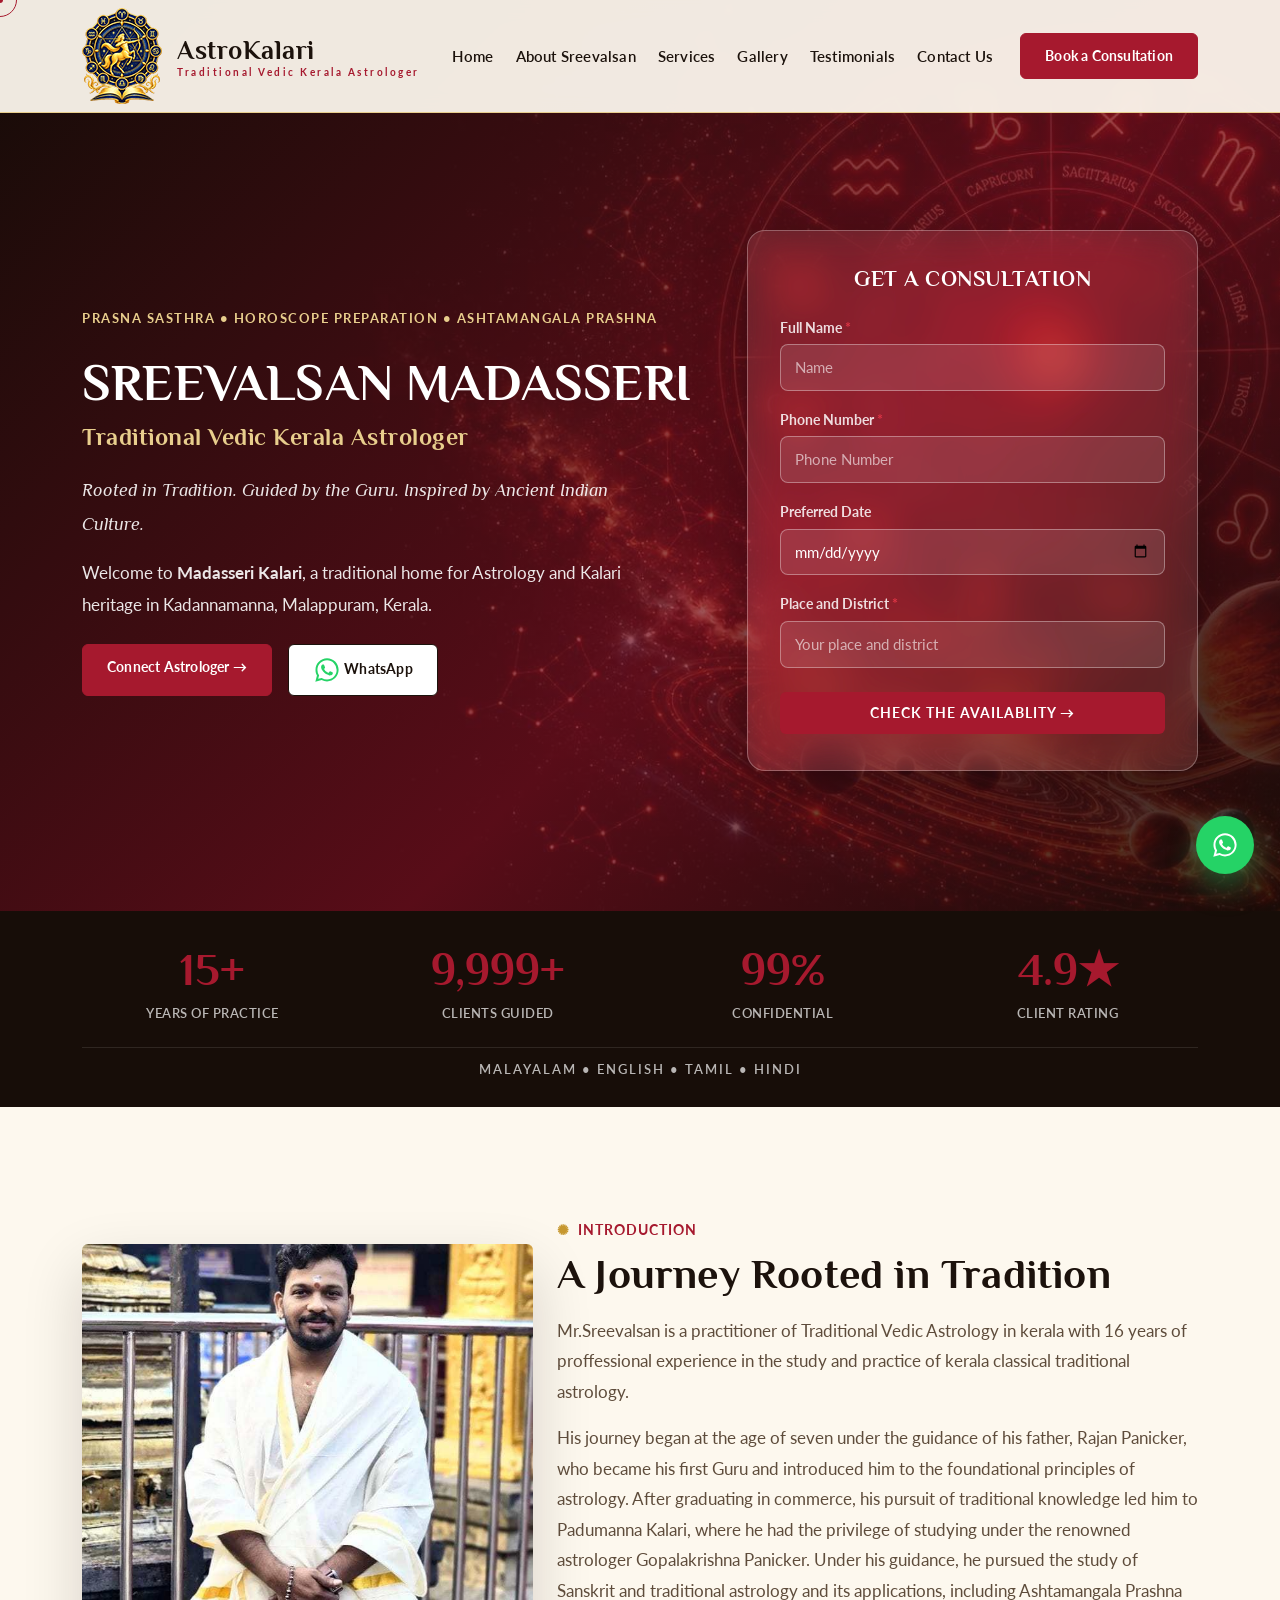
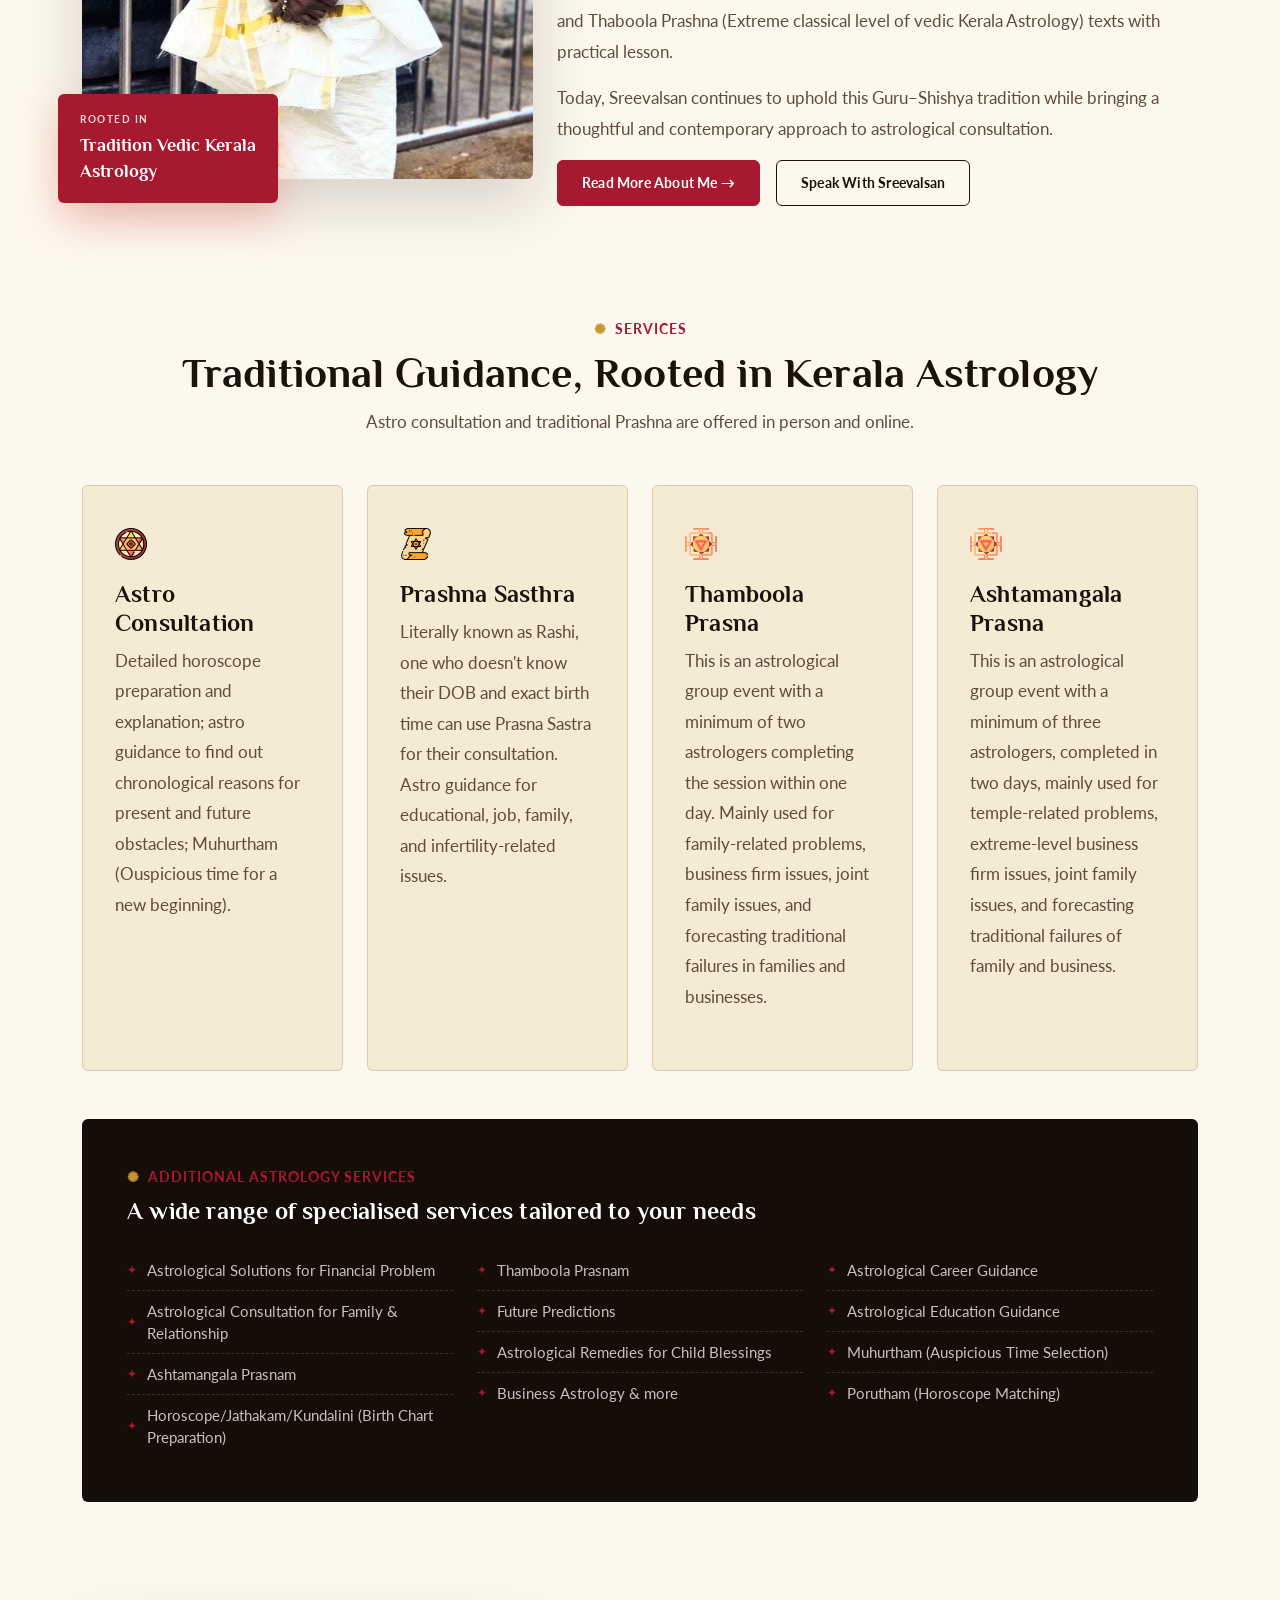
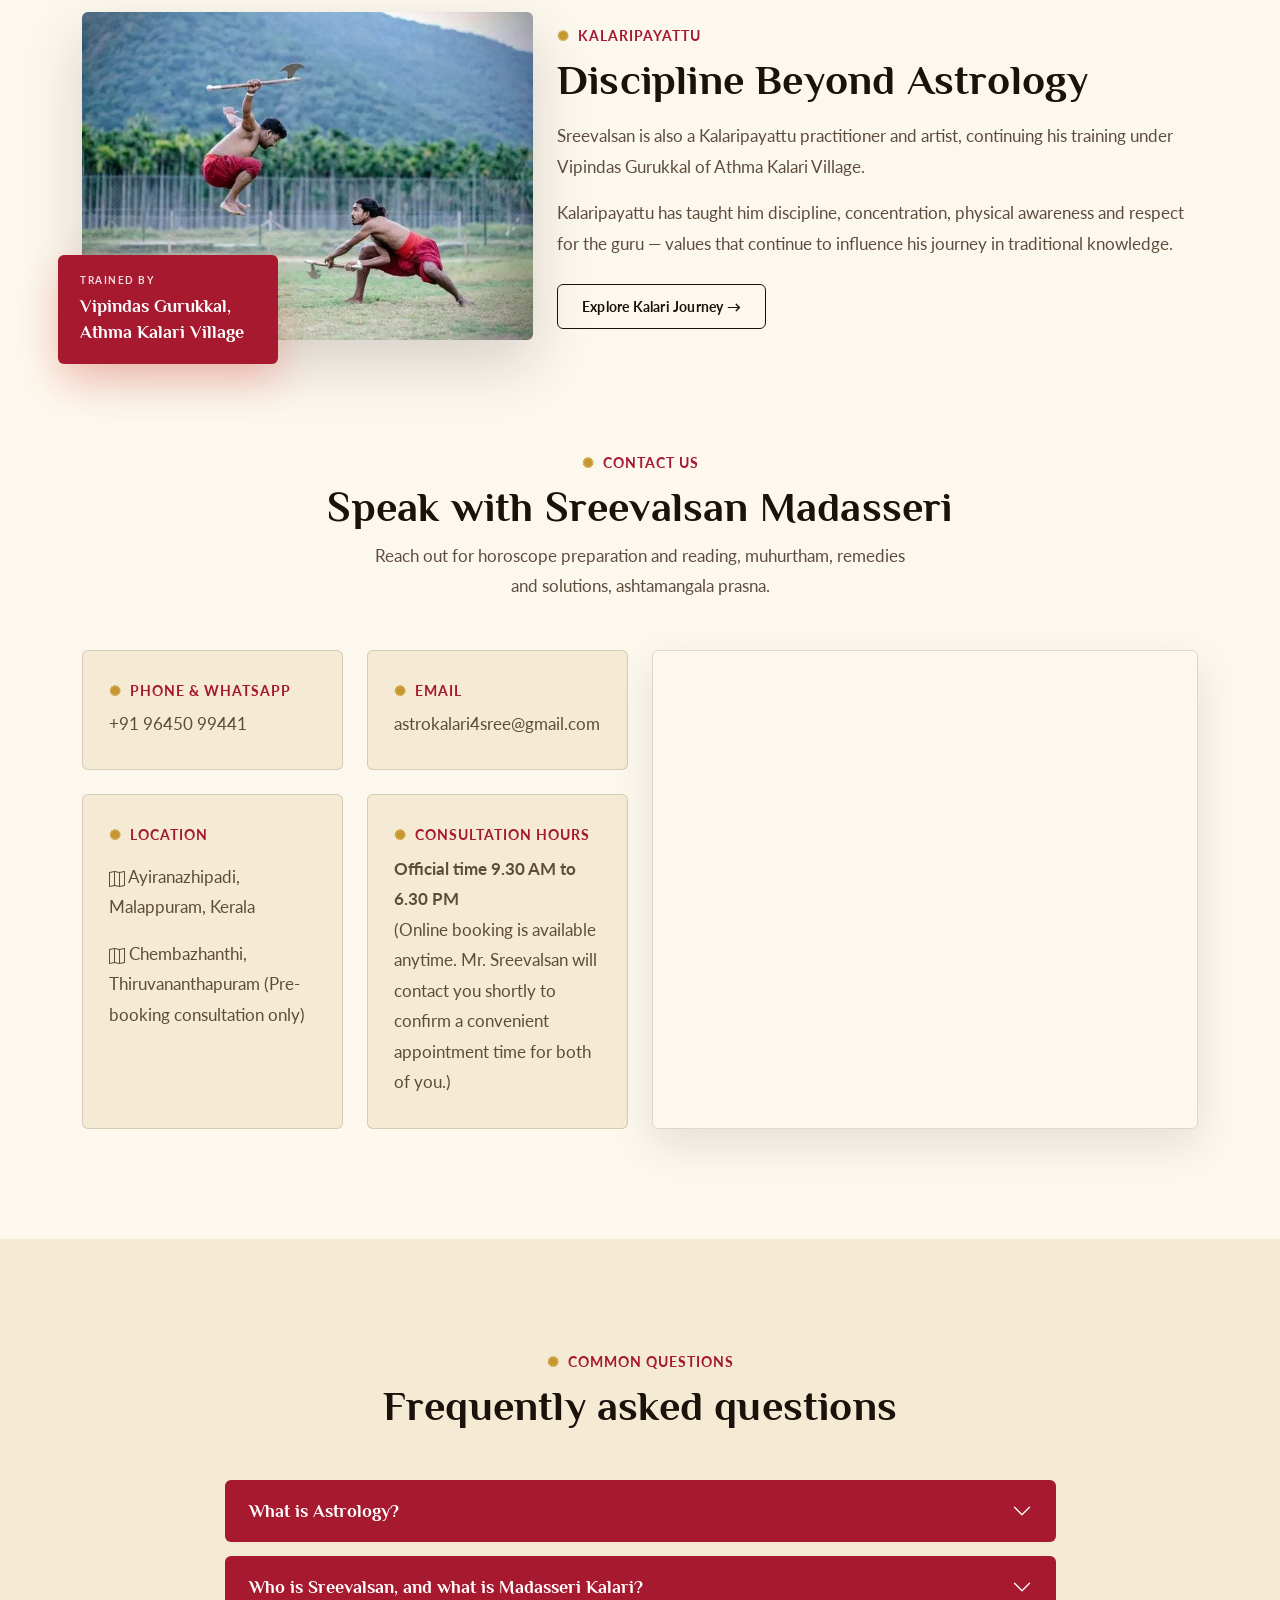
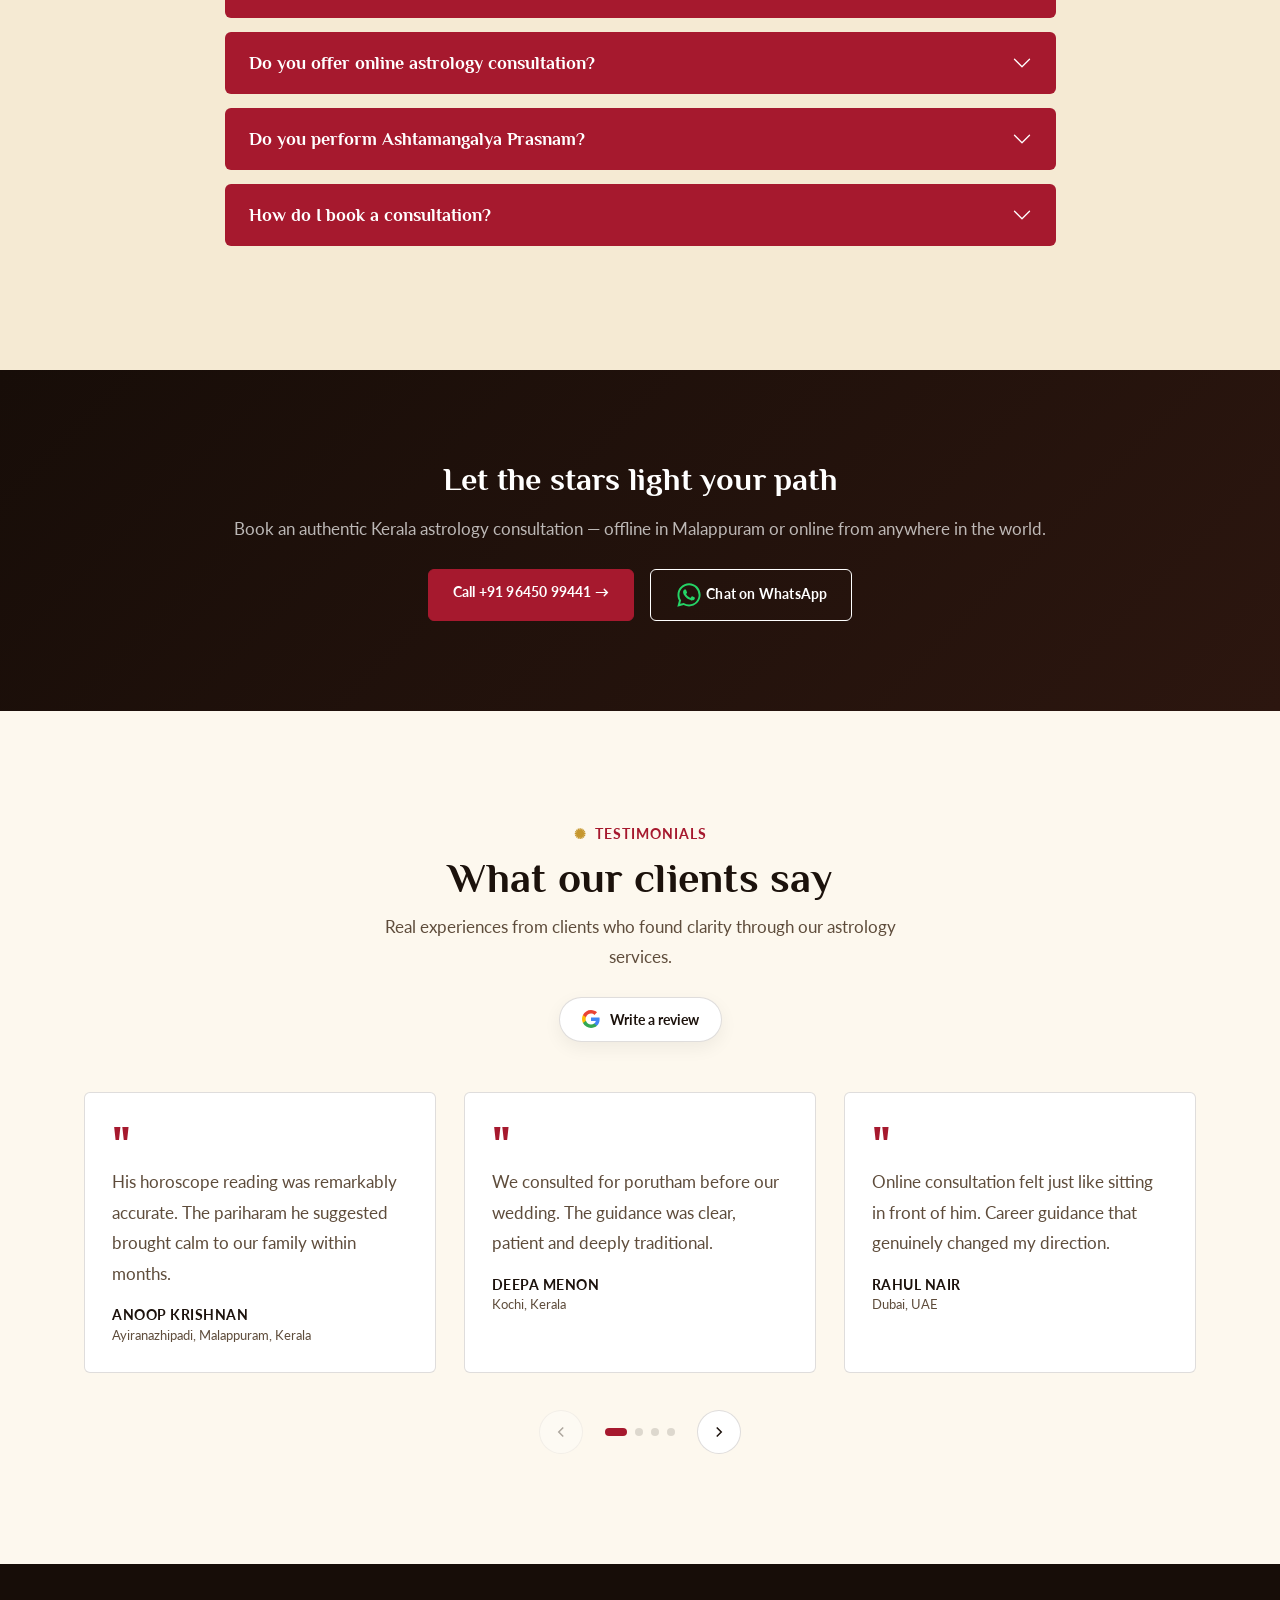
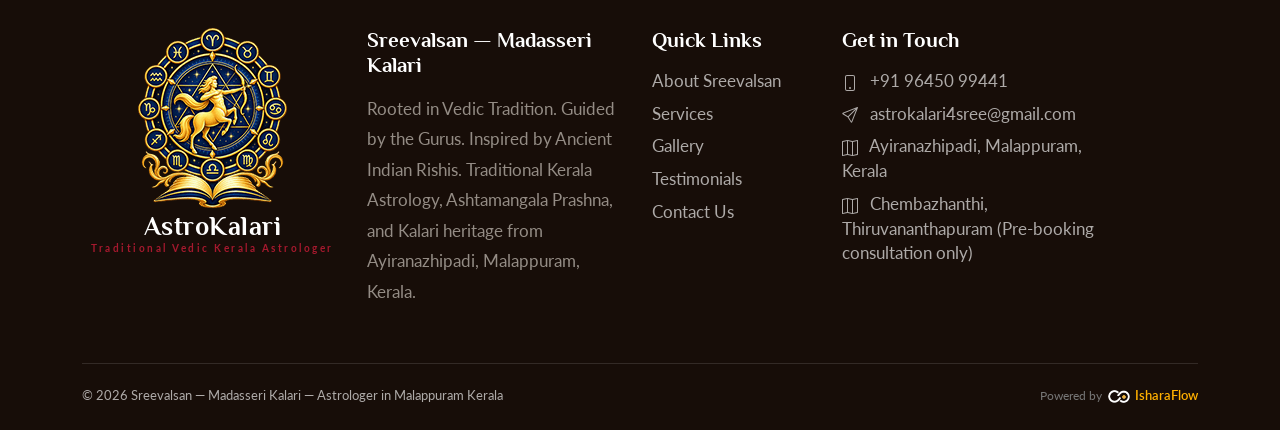
==== commit 8772473b: "Adding logos" ====
--- a/index.html
+++ b/index.html
@@ -209,7 +209,6 @@
   ]
 }
 </script>
-
 <link rel="preconnect" href="https://fonts.googleapis.com">
 <link rel="preconnect" href="https://fonts.gstatic.com" crossorigin>
 <link rel="preconnect" href="https://cdn.jsdelivr.net" crossorigin>
@@ -234,8 +233,13 @@
 <nav class="navbar navbar-expand-lg fixed-top" id="mainNav">
   <div class="container">
     <a class="navbar-brand" href="index.html">
-      <span class="brand-name">AstroKalari</span>
-      <span class="brand-sub">Traditional Vedic Kerala Astrologer</span>
+		<div class="astrologo">
+			<img src="img/sreevalsan-astrologer-logo.png" width="150" alt="Sreevalsan's services Kerala astrology icon" loading="lazy" decoding="async">
+		</div>
+		<div class="astroname">
+		<span class="brand-name">AstroKalari</span>
+		<span class="brand-sub">Traditional Vedic Kerala Astrologer</span>
+		 </div>
     </a>
     <button class="navbar-toggler border-0" type="button" data-bs-toggle="collapse" data-bs-target="#navMenu">
       <span class="navbar-toggler-icon"></span>
@@ -742,6 +746,7 @@
       <a href="tel:+919645099441" class="btn-gold">Call +91 96450 99441 →</a>
       <a href="https://wa.me/919645099441?text=Namaste%2C%0AI%20would%20like%20to%20book%20an%20astrology%20consultation." target="_blank" class="btn-outline-ink" style="border-color:#FFFFFF;color:#FFFFFF;" onmouseover="this.style.background='#fff';this.style.color='#15120F'" onmouseout="this.style.background='transparent';this.style.color='#FFFFFF'"><svg width="28" height="28" viewBox="0 0 24 24" fill="#25D366"><path d="M12.04 2C6.58 2 2.13 6.45 2.13 11.91c0 1.75.46 3.39 1.26 4.81L2 22l5.42-1.38a9.9 9.9 0 0 0 4.62 1.14h.01c5.46 0 9.91-4.45 9.91-9.91S17.5 2 12.04 2Zm0 18.11h-.01a8.2 8.2 0 0 1-4.18-1.14l-.3-.18-3.12.8.83-3.05-.2-.31a8.2 8.2 0 0 1-1.26-4.32c0-4.53 3.69-8.22 8.24-8.22 2.2 0 4.27.86 5.82 2.42a8.17 8.17 0 0 1 2.41 5.81c0 4.53-3.69 8.19-8.23 8.19Zm4.51-6.15c-.25-.12-1.47-.72-1.7-.81-.23-.08-.4-.12-.56.13-.17.25-.64.81-.79.97-.14.17-.29.19-.54.06-.25-.12-1.05-.39-2-1.23-.74-.66-1.24-1.47-1.39-1.72-.14-.25-.02-.38.11-.51.11-.11.25-.29.37-.43.12-.15.16-.25.25-.42.08-.17.04-.31-.02-.43-.06-.12-.56-1.36-.77-1.86-.2-.49-.41-.42-.56-.43h-.48c-.17 0-.43.06-.66.31-.23.25-.86.85-.86 2.06 0 1.22.89 2.4 1.01 2.56.12.17 1.75 2.67 4.24 3.74.59.26 1.05.41 1.41.53.59.19 1.13.16 1.55.1.47-.07 1.47-.6 1.68-1.18.21-.58.21-1.08.14-1.18-.06-.11-.23-.17-.48-.29Z"></path></svg> Chat on WhatsApp</a>
     </div>
+	
   </div>
 </section>
 
@@ -829,11 +834,20 @@
 <footer>
   <div class="container">
     <div class="row g-4">
-      <div class="col-md-4">
+	 <div class="col-md-3">
+		<div class="footerlogo">
+			<img src="img/sreevalsan-astrologer-logo-ftr.png" alt="Sreevalsan's services Kerala astrology icon" loading="lazy" decoding="async">
+			<div class="astrofootername">
+				<span class="brand-name">AstroKalari</span>
+				<span class="brand-sub">Traditional Vedic Kerala Astrologer</span>
+			</div>
+		</div>
+		</div>
+      <div class="col-md-9 col-lg-3">
         <h5>Sreevalsan — Madasseri Kalari</h5>
         <p class="mt-3" style="color:rgba(251,246,236,0.55);">Rooted in Vedic Tradition. Guided by the Gurus. Inspired by Ancient Indian Rishis. Traditional Kerala Astrology, Ashtamangala Prashna, and Kalari heritage from Ayiranazhipadi, Malappuram, Kerala.</p>
         </div>
-      <div class="col-md-4">
+      <div class="col-md-6 col-lg-2">
         <h5>Quick Links</h5>
         <ul class="list-unstyled mt-3">
           <li class="mb-2"><a href="about.html">About Sreevalsan</a></li>
@@ -843,28 +857,34 @@
           <li class="mb-2"><a href="contact.html">Contact Us</a></li>
         </ul>
       </div>
-      <div class="col-md-4">
+      <div class="col-md-6 col-lg-3">
         <h5>Get in Touch</h5>
         <ul class="list-unstyled mt-3">
           <li class="mb-2"><svg xmlns="http://www.w3.org/2000/svg" width="16" height="16" fill="currentColor" class="bi bi-phone" viewBox="0 0 16 16">
-  <path d="M11 1a1 1 0 0 1 1 1v12a1 1 0 0 1-1 1H5a1 1 0 0 1-1-1V2a1 1 0 0 1 1-1zM5 0a2 2 0 0 0-2 2v12a2 2 0 0 0 2 2h6a2 2 0 0 0 2-2V2a2 2 0 0 0-2-2z"/>
-  <path d="M8 14a1 1 0 1 0 0-2 1 1 0 0 0 0 2"/>
+  <path d="M11 1a1 1 0 0 1 1 1v12a1 1 0 0 1-1 1H5a1 1 0 0 1-1-1V2a1 1 0 0 1 1-1zM5 0a2 2 0 0 0-2 2v12a2 2 0 0 0 2 2h6a2 2 0 0 0 2-2V2a2 2 0 0 0-2-2z"></path>
+  <path d="M8 14a1 1 0 1 0 0-2 1 1 0 0 0 0 2"></path>
 </svg> <a href="tel:+919645099441" class="footer-link">+91 96450 99441</a></li>
           <li class="mb-2"><svg xmlns="http://www.w3.org/2000/svg" width="16" height="16" fill="currentColor" class="bi bi-send" viewBox="0 0 16 16">
-  <path d="M15.854.146a.5.5 0 0 1 .11.54l-5.819 14.547a.75.75 0 0 1-1.329.124l-3.178-4.995L.643 7.184a.75.75 0 0 1 .124-1.33L15.314.037a.5.5 0 0 1 .54.11ZM6.636 10.07l2.761 4.338L14.13 2.576zm6.787-8.201L1.591 6.602l4.339 2.76z"/>
+  <path d="M15.854.146a.5.5 0 0 1 .11.54l-5.819 14.547a.75.75 0 0 1-1.329.124l-3.178-4.995L.643 7.184a.75.75 0 0 1 .124-1.33L15.314.037a.5.5 0 0 1 .54.11ZM6.636 10.07l2.761 4.338L14.13 2.576zm6.787-8.201L1.591 6.602l4.339 2.76z"></path>
 </svg> <a href="mailto:astrokalari4sree@gmail.com" class="footer-link">astrokalari4sree@gmail.com</a></li>
           <li class="mb-2"><svg xmlns="http://www.w3.org/2000/svg" width="16" height="16" fill="currentColor" class="bi bi-map" viewBox="0 0 16 16">
-  <path fill-rule="evenodd" d="M15.817.113A.5.5 0 0 1 16 .5v14a.5.5 0 0 1-.402.49l-5 1a.5.5 0 0 1-.196 0L5.5 15.01l-4.902.98A.5.5 0 0 1 0 15.5v-14a.5.5 0 0 1 .402-.49l5-1a.5.5 0 0 1 .196 0L10.5.99l4.902-.98a.5.5 0 0 1 .415.103M10 1.91l-4-.8v12.98l4 .8zm1 12.98 4-.8V1.11l-4 .8zm-6-.8V1.11l-4 .8v12.98z"/>
+  <path fill-rule="evenodd" d="M15.817.113A.5.5 0 0 1 16 .5v14a.5.5 0 0 1-.402.49l-5 1a.5.5 0 0 1-.196 0L5.5 15.01l-4.902.98A.5.5 0 0 1 0 15.5v-14a.5.5 0 0 1 .402-.49l5-1a.5.5 0 0 1 .196 0L10.5.99l4.902-.98a.5.5 0 0 1 .415.103M10 1.91l-4-.8v12.98l4 .8zm1 12.98 4-.8V1.11l-4 .8zm-6-.8V1.11l-4 .8v12.98z"></path>
 </svg> Ayiranazhipadi, Malappuram, Kerala</li>
  <li class="mb-2"><svg xmlns="http://www.w3.org/2000/svg" width="16" height="16" fill="currentColor" class="bi bi-map" viewBox="0 0 16 16">
-  <path fill-rule="evenodd" d="M15.817.113A.5.5 0 0 1 16 .5v14a.5.5 0 0 1-.402.49l-5 1a.5.5 0 0 1-.196 0L5.5 15.01l-4.902.98A.5.5 0 0 1 0 15.5v-14a.5.5 0 0 1 .402-.49l5-1a.5.5 0 0 1 .196 0L10.5.99l4.902-.98a.5.5 0 0 1 .415.103M10 1.91l-4-.8v12.98l4 .8zm1 12.98 4-.8V1.11l-4 .8zm-6-.8V1.11l-4 .8v12.98z"/>
+  <path fill-rule="evenodd" d="M15.817.113A.5.5 0 0 1 16 .5v14a.5.5 0 0 1-.402.49l-5 1a.5.5 0 0 1-.196 0L5.5 15.01l-4.902.98A.5.5 0 0 1 0 15.5v-14a.5.5 0 0 1 .402-.49l5-1a.5.5 0 0 1 .196 0L10.5.99l4.902-.98a.5.5 0 0 1 .415.103M10 1.91l-4-.8v12.98l4 .8zm1 12.98 4-.8V1.11l-4 .8zm-6-.8V1.11l-4 .8v12.98z"></path>
 </svg> Chembazhanthi, Thiruvananthapuram (Pre-booking consultation only)</li>
         </ul>
       </div>
     </div>
     <div class="footer-bottom d-flex flex-wrap justify-content-between">
-      <span>© 2026 Sreevalsan — Madasseri Kalari — Kerala Astrology</span>
-      <span>Astrologer in Kerala &amp; Malappuram</span>
+      <span>© 2026 Sreevalsan — Madasseri Kalari — Astrologer in Malappuram Kerala</span>
+      <span><div class="powered-by">
+    <span>Powered by</span>
+    <a href="https://www.isharaflow.com" target="_blank" rel="noopener">
+        <img src="img/isharaflow-icon.png" alt="IsharaFlow">
+        <strong>IsharaFlow</strong>
+    </a>
+</div></span>
     </div>
   </div>
 </footer>
--- a/css/styles.css
+++ b/css/styles.css
@@ -1 +1 @@
-:root{--cream:#FDF8EE;--cream-deep:#F5EAD3;--ink:#1C120C;--ink-soft:#5E4C3B;--accent:#A6192E;--accent-dark:#7A1121;--accent-light:#F0D9C4;--gold:#C6972E;--gold-light:#E8CE8D;--dark:#170D08;--dark-soft:#2C160F;--line:rgba(28,18,12,0.14);--radius:6px;}*{box-sizing:border-box;}html{scroll-behavior:smooth;overflow-x:hidden;width:100%;max-width:100%;}body{background:var(--cream);color:var(--ink);font-family:'Lato',sans-serif;font-weight:400;font-size:16.5px;overflow-x:hidden;width:100%;max-width:100%;position:relative;cursor:none;}h1,h2,h3,h4,.font-display{font-family:'Philosopher',sans-serif;font-weight:700;color:var(--ink);letter-spacing:0.2px;}.eyebrow{font-family:'Lato',sans-serif;font-size:0.85rem;letter-spacing:1px;text-transform:uppercase;color:var(--accent);font-weight:700;}.eyebrow::before{content:"✺";display:inline-block;margin-right:8px;color:var(--gold);}.section-title{position:relative;}.gold-rule{width:64px;height:3px;background:linear-gradient(90deg,var(--gold),var(--accent));margin:14px auto 0;border-radius:3px;}.gold-rule.left{margin:14px 0 0;}p{color:var(--ink-soft);line-height:1.85;font-weight:400;}a{text-decoration:none;color:inherit;}::selection{background:var(--accent-light);color:var(--ink);}.cursor-dot,.cursor-ring{position:fixed;top:0;left:0;pointer-events:none;z-index:9999;border-radius:50%;transform:translate(-50%,-50%);}.mobile-view {display: none;}.cursor-dot{width:6px;height:6px;background:var(--accent);}.cursor-ring{width:34px;height:34px;border:1px solid var(--accent);transition:width .18s,height .18s,border-color .18s,opacity .18s;}.cursor-ring.hover{width:54px;height:54px;border-color:var(--ink);}@media (hover:none), (pointer:coarse){.cursor-dot,.cursor-ring{display:none;}body{cursor:auto;}}.reveal{opacity:0;transform:translate(0px,32px);transition:opacity .8s ease, transform .8s ease;}.reveal.in{opacity:1;transform:translate(0px,0px);}.reveal-left{opacity:0;transform:translate(-32px,0px);transition:opacity .8s ease, transform .8s ease;}.reveal-left.in{opacity:1;transform:translate(0px,0px);}.reveal-right{opacity:0;transform:translate(32px,0px);transition:opacity .8s ease, transform .8s ease;}.reveal-right.in{opacity:1;transform:translate(0px,0px);}.navbar{background:rgba(253,248,238,0.94);backdrop-filter:blur(10px);border-bottom:1px solid var(--gold-light);padding:18px 0;transition:padding .3s ease, box-shadow .3s ease;}.navbar.scrolled{padding:10px 0;box-shadow:0 6px 24px rgba(20,15,10,0.08);}.brand-name{font-family:'Philosopher',sans-serif;font-size:1.6rem;font-weight:700;color:var(--ink);letter-spacing:.5px;}.brand-sub{font-family:'Lato',sans-serif;font-size:0.6rem;font-weight:700;letter-spacing:2.5px;color:var(--accent);display:block;margin-top:-4px;}.nav-link{font-family:'Lato',sans-serif;font-size:0.92rem;font-weight:600;letter-spacing:.2px;color:var(--ink)!important;margin:0 12px;position:relative;}.nav-link::after{content:"";position:absolute;left:0;bottom:-4px;width:0;height:2px;background:var(--accent);transition:width .3s ease;}.nav-link:hover::after,.nav-link.active::after{width:100%;}.nav-link.active,.nav-link:hover{color:var(--accent)!important;}.btn-gold{background:var(--accent);color:#fff!important;border:1px solid var(--accent);font-family:'Lato',sans-serif;font-weight:700;font-size:.9rem;letter-spacing:.2px;padding:11px 24px;border-radius:var(--radius);transition:all .3s ease;display:inline-block;}.btn-gold:hover{background:var(--accent-dark);border-color:var(--accent-dark);color:#fff!important;transform:translateY(-2px);}.btn-outline-ink{border:1px solid var(--ink);color:var(--ink);font-weight:700;font-size:.9rem;letter-spacing:.2px;padding:11px 24px;border-radius:var(--radius);transition:all .3s ease;display:inline-block;}#home .btn-outline-ink {background: white;}#home .btn-outline-ink:hover {color: #a6192e;}.btn-outline-ink:hover{background:var(--ink);color:#fff;transform:translateY(-2px);}.hero{padding:230px 0 140px;position:relative;overflow:hidden;background: url(../img/beautiful-constellations-with-purple-sky.jpg);background-size: cover;background-position: center;}.hero::before{content:"";position:absolute;inset:0;background:linear-gradient(135deg,rgba(23,13,8,0.88) 0%,rgba(122,17,33,0.72) 60%,rgba(23,13,8,0.85) 100%);z-index:0;}.hero .container{position:relative;z-index:1;}.hero-kicker{font-family:'Lato',sans-serif;font-size:.8rem;font-weight:700;letter-spacing:1.5px;color:var(--gold-light);text-transform:uppercase;display:inline-block;margin-bottom:6px;}.hero h1{font-size:3.2rem;line-height:1.18;margin:18px 0 22px;font-weight:700;color: #fff;}.hero h1 em{font-style:normal;color:var(--gold-light);font-size:1.5rem;display:block;margin-top:10px;letter-spacing:.5px;}.hero p.lead-text{font-size:1.05rem;max-width:560px;color: rgba(255,255,255,0.9);}.hero-signature{font-family:'Philosopher',sans-serif;font-style:italic;color:var(--ink-soft);font-size:1rem;margin-top:26px;}.hero-consult-form{background:rgba(255,255,255,0.10);border:1px solid rgba(255,255,255,0.28);border-radius:18px;padding:36px 32px;backdrop-filter:blur(18px) saturate(150%);-webkit-backdrop-filter:blur(18px) saturate(150%);box-shadow:0 20px 50px rgba(0,0,0,0.35);}.hero-consult-form h3{color:#fff;font-family:'Philosopher',sans-serif;font-weight:700;letter-spacing:.5px;margin-bottom:22px;text-align:center;text-transform:uppercase;font-size:1.35rem;}.hero-consult-form .form-label{color:rgba(255,255,255,0.85);}.hero-consult-form .form-control, .hero-consult-form .form-select{background:rgba(255,255,255,0.10);border:1px solid rgba(255,255,255,0.35);color:#fff;}.hero-consult-form .form-control::placeholder, .hero-consult-form .form-select::placeholder{color:rgba(255,255,255,0.6);}.hero-consult-form .form-control:focus, .hero-consult-form .form-select:focus{background:rgba(255,255,255,0.18);border-color:var(--gold-light);box-shadow:0 0 0 3px rgba(232,206,141,0.25);color:#fff;}.hero-consult-form .form-select option{color:var(--ink);}.hero-consult-form .field-error{color:var(--gold-light);}.hero-consult-form .was-validated-field.is-invalid .form-control, .hero-consult-form .was-validated-field.is-invalid .form-select{border-color:#f0b5b5;}.hero-consult-form .was-validated-field.is-valid .form-control, .hero-consult-form .was-validated-field.is-valid .form-select{border-color:#8fe0b8;}.hero-consult-form .btn-gold{text-transform:uppercase;letter-spacing:1px;font-size:.85rem;text-align:center;}@media (max-width:991px){.mobile-view {display: block;}.desktop-view {display: none;}.slider-img .about-badge {position: unset; max-width: unset; margin-top: unset; margin-left: unset; width: 100%;}.hero-consult-form{padding:30px 24px;margin-top:10px;}}.chakra-wrap{position:relative;width:100%;max-width:480px;margin:0 auto;aspect-ratio:1/1;}.chakra-svg{position:absolute;inset:0;width:100%;height:100%;animation:spin 90s linear infinite;}@keyframes spin{from{transform:rotate(0deg);}to{transform:rotate(360deg);}}.chakra-svg .zodiac-label{animation:counterspin 90s linear infinite;transform-origin:center;}@keyframes counterspin{from{transform:rotate(0deg);}to{transform:rotate(-360deg);}}.portrait-frame{position:absolute;left:50%;top:50%;transform:translate(-50%,-50%);width:100%;aspect-ratio:1/1;border-radius:50%;overflow:hidden;box-shadow:0 20px 60px rgba(20,15,10,0.22);}.portrait-frame img{width:100%;height:100%;object-fit:cover;object-position:center 15%;}.hero-ring-dot{position:absolute;width:10px;height:10px;background:var(--accent);border-radius:50%;box-shadow:0 0 0 6px rgba(238,81,63,0.14);}.stats-bar{background:var(--dark);border-top:1px solid var(--line);border-bottom:1px solid var(--line);padding:25px 0;}.stat-num{font-family:'Philosopher',sans-serif;font-weight:700;font-size:2.8rem;color:var(--accent);}.stat-label{font-size:.8rem;font-weight:600;letter-spacing:.5px;color:rgba(255,255,255,0.7);text-transform:uppercase;}.about-img-wrap{position:relative;}.about-img-wrap img{width:100%;border-radius:var(--radius);box-shadow:0 24px 60px rgba(20,15,10,0.16);}.about-badge{position:absolute;bottom:-24px;left:-24px;background:var(--accent);color:#fff;padding:18px 22px;font-family:'Philosopher',sans-serif;font-weight:700;font-size:1.1rem;max-width:220px;border-radius:var(--radius);box-shadow:0 16px 40px rgba(238,81,63,0.3);}.about-badge span{display:block;font-family:'Lato',sans-serif;font-weight:700;font-size:.65rem;letter-spacing:1.5px;text-transform:uppercase;color:rgba(255,255,255,0.85);margin-bottom:4px;}.section{padding:110px 0;}#services {padding: 0 0;}#kalari {padding-bottom: 0;}.section-title{font-size:2.6rem;font-weight:700;}.section-sub{max-width:560px;margin:0 auto;}.service-card{background:var(--cream-deep);border:1px solid var(--line);padding:42px 32px;border-radius:var(--radius);transition:transform .35s ease, box-shadow .35s ease, background .35s ease;height:100%;}.service-card:hover{transform:translateY(-8px);box-shadow:0 24px 50px rgba(20,15,10,0.12);background:var(--accent);}.service-card:hover h4,.service-card:hover p{color:#fff;}.service-card:hover .service-icon svg{stroke:#fff;}.service-icon{width:52px;height:52px;}.service-icon svg{width:100%;height:100%;stroke:var(--accent);transition:stroke .35s ease;}.additional-services{background:var(--dark);border:1px solid var(--line);padding:44px;border-radius:var(--radius);}.additional-services .eyebrow{color:var(--accent);}.additional-services h4{color:#fff;}.additional-services ul{list-style:none;padding:0;margin:0;}.additional-services li{padding:9px 0;border-bottom:1px dashed rgba(255,255,255,0.15);font-size:.92rem;color:rgba(255,255,255,0.75);display:flex;align-items:center;gap:10px;}.additional-services li:last-child{border-bottom:none;}.additional-services li::before{content:"✦";color:var(--accent);font-size:.75rem;}.section-alt{background:var(--cream-deep);}.testimonial-card{background:#fff;border:1px solid var(--line);padding:26px 27px;border-radius:var(--radius);height:99%;}.testimonial-mark{font-family:'Philosopher',sans-serif;font-weight:700;font-size:3rem;color:var(--accent);line-height:1;}.testimonial-name{font-family:'Lato',sans-serif;font-weight:700;font-size:.85rem;letter-spacing:.5px;color:var(--ink);text-transform:uppercase;}.testimonial-loc{font-size:.8rem;color:var(--ink-soft);}.award-item{text-align:center;padding:36px 20px;background:#fff;border:1px solid var(--line);border-radius:var(--radius);height:100%;transition:background .3s ease;}.award-item:hover{background:var(--accent);}.award-item:hover p,.award-item:hover .award-icon{color:#fff;stroke:#fff;}.award-icon{width:44px;height:44px;margin:0 auto 16px;stroke:var(--accent);transition:stroke .3s ease;}.gallery-item{position:relative;overflow:hidden;border-radius:var(--radius);aspect-ratio:1/1;box-shadow:0 10px 30px rgba(20,15,10,0.1);}.gallery-item img,.gallery-item svg{width:100%;height:100%;object-fit:cover;display:block;transition:transform .6s ease;}.gallery-item:hover img,.gallery-item:hover svg{transform:scale(1.08);}.gallery-caption{position:absolute;left:0;right:0;bottom:0;padding:16px 18px;background:linear-gradient(0deg,rgba(21,18,15,0.88) 0%,rgba(21,18,15,0) 100%);color:#fff;font-family:'Philosopher',sans-serif;font-weight:700;font-size:1rem;transform:translateY(8px);opacity:0;transition:opacity .35s ease, transform .35s ease;}.gallery-item:hover .gallery-caption{opacity:1;transform:translateY(0);}.gallery-tab{font-family: 'Lato', sans-serif;font-weight: 700;font-size: .85rem;letter-spacing: .3px;background: transparent;border: 1px solid var(--line);color: var(--ink-soft);padding: 10px 22px;border-radius: 50px;transition: all .3s ease;cursor: pointer;}.gallery-tabs {display: flex;flex-wrap: wrap;justify-content: center;gap: 10px;margin-bottom: 38px;}.gallery-tab.active {background: var(--accent);border-color: var(--accent);color: #fff;}.gallery-tab:hover {border-color: var(--accent);color: #be902c;}@media (max-width:767px){.gallery-caption{opacity:1;transform:translateY(0);font-size:.85rem;padding:12px;}}.accordion-item{background:var(--accent);border:none;border-radius:var(--radius);margin-bottom:14px;overflow:hidden;}.accordion-button{background:transparent;font-family:'Philosopher',sans-serif;font-weight:700;font-size:1.15rem;color:#fff;padding:20px 24px;box-shadow:none!important;}.accordion-button:not(.collapsed){color:#fff;background:rgba(0,0,0,0.08);}.accordion-button::after{filter:brightness(0) invert(1);}.accordion-body{padding:0 24px 24px;color:rgba(255,255,255,0.9);}.contact-item .contact-link:hover {color: #c6972e;}.cta-band{background:linear-gradient(135deg,var(--dark) 0%,var(--dark-soft) 100%);color:#fff;padding:90px 0;text-align:center;position:relative;overflow:hidden;}.cta-band h2{color:#fff;}.cta-band p{color:rgba(255,255,255,0.7);}.contact-item{border:1px solid var(--line);padding:30px 26px;border-radius:var(--radius);height:100%;background:var(--cream-deep);transition:background .3s ease;}.contact-link{color:inherit;text-decoration:none;transition:color .2s ease;}.contact-link:hover{color:var(--accent);text-decoration:underline;}.contact-item:hover{background:var(--accent);}.contact-item:hover p,.contact-item:hover .eyebrow{color:#fff;}.contact-item .eyebrow{display:block;margin-bottom:8px;}footer{background:var(--dark);color:rgba(255,255,255,0.65);padding:64px 0 24px;}footer h5{color:#fff;font-family:'Philosopher',sans-serif;font-weight:700;font-size:1.3rem;}footer a{color:rgba(255,255,255,0.65);transition:color .25s ease;}footer a:hover{color:var(--accent);}footer .mb-2 svg {margin-right: 8px;}.footer-bottom{border-top:1px solid rgba(255,255,255,0.12);margin-top:40px;padding-top:22px;font-size:.8rem;}.whatsapp-float{position:fixed;right:26px;bottom:26px;width:58px;height:58px;background:#25D366;border-radius:50%;display:flex;align-items:center;justify-content:center;box-shadow:0 12px 30px rgba(37,211,102,0.4);z-index:1000;transition:transform .25s ease;}.whatsapp-float:hover{transform:scale(1.08);}.back-to-top{position:fixed;right:26px;bottom:96px;width:46px;height:46px;background:var(--accent);color:#fff;border-radius:50%;display:flex;align-items:center;justify-content:center;z-index:1000;opacity:0;pointer-events:none;transition:opacity .3s ease, transform .3s ease;border:1px solid var(--accent);}.back-to-top.show{opacity:1;pointer-events:auto;}.back-to-top:hover{background:var(--accent-dark);border-color:var(--accent-dark);}.review-btn{display:inline-flex;align-items:center;gap:10px;background:#fff;border:1px solid var(--line);color:var(--ink);font-family:'Lato',sans-serif;font-weight:700;font-size:.9rem;padding:11px 22px;border-radius:50px;box-shadow:0 6px 18px rgba(20,15,10,0.06);transition:all .25s ease;}.review-btn:hover{transform:translateY(-2px);box-shadow:0 12px 26px rgba(20,15,10,0.12);border-color:var(--accent);}.testimonial-slider{overflow:hidden;}.testimonial-track{display:flex;gap:24px;transition:transform .5s cubic-bezier(.4,0,.2,1);}.testimonial-slide{flex:0 0 calc(33.333% - 16px);min-width:0;}.testimonial-slide .testimonial-card{margin:2px;}.slider-controls{display:flex;align-items:center;justify-content:center;gap:22px;margin-top:36px;}.slider-btn{width:44px;height:44px;border-radius:50%;border:1px solid var(--line);background:#fff;color:var(--ink);display:flex;align-items:center;justify-content:center;transition:all .25s ease;flex:0 0 auto;}.slider-btn:hover{background:var(--accent);border-color:var(--accent);color:#fff;}.slider-btn:disabled{opacity:.35;cursor:default;}.slider-btn:disabled:hover{background:#fff;border-color:var(--line);color:var(--ink);}.slider-dots{display:flex;gap:8px;}.slider-dots .dot{width:8px;height:8px;border-radius:50%;background:var(--line);border:none;padding:0;transition:all .25s ease;}.slider-dots .dot.active{background:var(--accent);width:22px;border-radius:5px;}@media (max-width:991px){.testimonial-slide{flex:0 0 calc(50% - 12px);}.about-badge {display: inline-block;}}@media (max-width:576px){.testimonial-slide{flex:0 0 100%;}}.contact-form-wrap{background:var(--cream-deep);border:1px solid var(--line);border-radius:var(--radius);padding:40px;}.contact-form-wrap h4{font-family:'Philosopher',sans-serif;font-weight:700;}.form-label{font-family:'Lato',sans-serif;font-weight:700;font-size:.85rem;color:var(--ink);margin-bottom:6px;}.form-control,.form-select{font-family:'Lato',sans-serif;border:1px solid var(--line);border-radius:8px;padding:11px 14px;font-size:.95rem;color:var(--ink);background:#fff;transition:border-color .25s ease, box-shadow .25s ease;}.form-control:focus,.form-select:focus{border-color:var(--accent);box-shadow:0 0 0 3px rgba(238,81,63,0.15);outline:none;}.field-error{display:none;color:var(--accent-dark);font-size:.78rem;margin-top:5px;}.was-validated-field.is-invalid .field-error{display:block;}.was-validated-field.is-invalid .form-control,.was-validated-field.is-invalid .form-select{border-color:var(--accent-dark);}.was-validated-field.is-valid .form-control,.was-validated-field.is-valid .form-select{border-color:#3aa76d;}.form-alert{display:none;padding:13px 16px;border-radius:8px;font-size:.9rem;font-weight:600;}.form-alert-success {background: rgb(51 12 15);color: #25d366;}.form-alert-error{background:rgba(238,81,63,0.1);color:var(--accent-dark);}.form-alert.show{display:block;}#cfSubmitBtn{border:none;cursor:pointer;}#cfSubmitBtn:disabled{opacity:.6;cursor:default;}.cf-spinner{display:inline-block;width:14px;height:14px;border:2px solid rgba(255,255,255,0.5);border-top-color:#fff;border-radius:50%;animation:cfspin .7s linear infinite;margin-right:8px;vertical-align:-2px;}.chakra-wrap img {animation: slowRotate 45s linear infinite;transform-origin: center;}@keyframes slowRotate {0% {transform: rotate(0deg);}100% {transform: rotate(360deg);}}@keyframes cfspin{to{transform:rotate(360deg);}}.map-wrap{border-radius:var(--radius);overflow:hidden;box-shadow:0 16px 40px rgba(20,15,10,0.1);min-height:340px;border:1px solid var(--line);}.map-wrap iframe{display:block;width:100%;height:100%;}@media (max-width:1399px){.nav-link {margin: 0 10px;}}@media (max-width:1199px){.nav-link {margin: 0 0px;}span.brand-sub {letter-spacing: 0.5px;}}@media (max-width:991px){.hero{padding:130px 0 70px;text-align:center;}.hero p.lead-text{margin:0 auto;}.hero h1{font-size:2.6rem;}.chakra-wrap{margin-top:50px;max-width:340px;}.about-badge{position:static;margin-top:-40px;margin-left:20px;}body{cursor:auto;padding-top: 40px;}.cursor-dot,.cursor-ring{display:none;}.section{padding:80px 0;}.section-title{font-size:2.15rem;}.map-wrap{min-height:320px;}}@media (max-width:991px){.navbar-collapse{background:#fff;border-radius:var(--radius);padding:18px 20px;margin-top:14px;box-shadow:0 16px 40px rgba(20,15,10,0.12);border:1px solid var(--line);}.nav-link{margin:6px 0;display:block;}.navbar-nav .ms-lg-3{margin-left:0!important;}.hero .d-flex.flex-wrap.gap-3.mt-4 {justify-content: center;}}@media (max-width:767px){.navbar{padding:12px 0;}.brand-name{font-size:1.3rem;}.stat-num{font-size:2.1rem;}.additional-services{padding:30px 22px;}.about-badge{max-width:none;}.contact-form-wrap{padding:28px 22px;}}@media (max-width:576px){.hero{padding:118px 0 56px;}.hero h1{font-size:2.05rem;}.hero-kicker{font-size:.72rem;}.hero p.lead-text{font-size:.98rem;}.chakra-wrap{max-width:260px;margin-top:36px;}.section{padding:60px 0;}.section-title{font-size:1.75rem;}.section-sub{font-size:.94rem;}.service-card{padding:32px 22px;}.testimonial-card{padding:28px 22px;}.cta-band{padding:60px 0;}.cta-band h2{font-size:1.9rem;}.about-badge{left:0;bottom:-18px;padding:14px 18px;font-size:.95rem;}.contact-item{padding:22px 18px;}.whatsapp-float{width:50px;height:50px;right:16px;bottom:16px;}.back-to-top{width:40px;height:40px;right:16px;bottom:78px;}.slider-controls{gap:14px;}.col-sm-12 {width: 100%;}}+:root {--cream : #FDF8EE;--cream-deep : #F5EAD3;--ink : #1C120C;--ink-soft : #5E4C3B;--accent : #A6192E;--accent-dark : #7A1121;--accent-light : #F0D9C4;--gold : #C6972E;--gold-light : #E8CE8D;--dark : #170D08;--dark-soft : #2C160F;--line : rgba(28, 18, 12, 0.14);--radius : 6px;}* {box-sizing : border-box;}html {scroll-behavior : smooth;overflow-x : hidden;width : 100%;max-width : 100%;}body {background : var(--cream);color : var(--ink);font-family : 'Lato', sans-serif;font-weight : 400;font-size : 16.5px;overflow-x : hidden;width : 100%;max-width : 100%;position : relative;cursor : none;}h1, h2, h3, h4, .font-display {font-family : 'Philosopher', sans-serif;font-weight : 700;color : var(--ink);letter-spacing : 0.2px;}.eyebrow {font-family : 'Lato', sans-serif;font-size : 0.85rem;letter-spacing : 1px;text-transform : uppercase;color : var(--accent);font-weight : 700;}.eyebrow::before {content : "✺";display : inline-block;margin-right : 8px;color : var(--gold);}.section-title {position : relative;}.gold-rule {width : 64px;height : 3px;background : linear-gradient(90deg, var(--gold), var(--accent));margin : 14px auto 0;border-radius : 3px;}.gold-rule.left {margin : 14px 0 0;}p {color : var(--ink-soft);line-height : 1.85;font-weight : 400;}a {text-decoration : none;color : inherit;}::selection {background : var(--accent-light);color : var(--ink);}.cursor-dot, .cursor-ring {position : fixed;top : 0;left : 0;pointer-events : none;z-index : 9999;border-radius : 50%;transform : translate(-50%, -50%);}.mobile-view {display: none;}.cursor-dot {width : 6px;height : 6px;background : var(--accent);}.cursor-ring {width : 34px;height : 34px;border : 1px solid var(--accent);transition : width .18s, height .18s, border-color .18s, opacity .18s;}.cursor-ring.hover {width : 54px;height : 54px;border-color : var(--ink);}@media (hover:none), (pointer:coarse) {.cursor-dot, .cursor-ring{display : none;}body {cursor : auto;}}.reveal {opacity : 0;transform : translate(0px, 32px);transition : opacity .8s ease, transform .8s ease;}.reveal.in {opacity : 1;transform : translate(0px, 0px);}.reveal-left {opacity : 0;transform : translate(-32px, 0px);transition : opacity .8s ease, transform .8s ease;}.reveal-left.in {opacity : 1;transform : translate(0px, 0px);}.reveal-right {opacity : 0;transform : translate(32px, 0px);transition : opacity .8s ease, transform .8s ease;}.reveal-right.in {opacity : 1;transform : translate(0px, 0px);}.navbar {background : rgba(253, 248, 238, 0.94);backdrop-filter : blur(10px);border-bottom : 1px solid var(--gold-light);padding : 3px 0;transition : padding .3s ease, box-shadow .3s ease;}.navbar.scrolled {padding : 10px 0;box-shadow : 0 6px 24px rgba(20, 15, 10, 0.08);}.navbar-brand {display: flex;align-content: center;align-items: center;}.astrologo img {width: 80px;margin-right: 15px;}.brand-name {font-family : 'Philosopher', sans-serif;font-size : 1.6rem;font-weight : 700;color : var(--ink);letter-spacing : .5px;}.brand-sub {font-family : 'Lato', sans-serif;font-size : 0.6rem;font-weight : 700;letter-spacing : 2.5px;color : var(--accent);display : block;margin-top : -4px;}.nav-link {font-family : 'Lato', sans-serif;font-size : 0.92rem;font-weight : 600;letter-spacing : .2px;color : var(--ink)!important;margin : 0 12px;position : relative;}.nav-link::after {content : "";position : absolute;left : 0;bottom : -4px;width : 0;height : 2px;background : var(--accent);transition : width .3s ease;}.nav-link:hover::after, .nav-link.active::after {width : 100%;}.nav-link.active, .nav-link:hover {color : var(--accent)!important;}.btn-gold {background : var(--accent);color : #fff!important;border : 1px solid var(--accent);font-family : 'Lato', sans-serif;font-weight : 700;font-size : .9rem;letter-spacing : .2px;padding : 11px 24px;border-radius : var(--radius);transition : all .3s ease;display : inline-block;}.btn-gold:hover {background : var(--accent-dark);border-color : var(--accent-dark);color : #fff!important;transform : translateY(-2px);}.btn-outline-ink {border : 1px solid var(--ink);color : var(--ink);font-weight : 700;font-size : .9rem;letter-spacing : .2px;padding : 11px 24px;border-radius : var(--radius);transition : all .3s ease;display : inline-block;}#home .btn-outline-ink {background: white;}#home .btn-outline-ink:hover {color: #a6192e;}.btn-outline-ink:hover {background : var(--ink);color : #fff;transform : translateY(-2px);}.hero {padding : 230px 0 140px;position : relative;overflow : hidden;background: url(../img/beautiful-constellations-with-purple-sky.jpg);background-size: cover;background-position: center;}.hero::before {content: "";position: absolute;z-index: 0;inset: 0px;background: linear-gradient(135deg, rgba(23, 13, 8, 0.88) 0%, rgba(122, 17, 33, 0.72) 60%, rgba(23, 13, 8, 0.85) 100%);}.hero .container {position : relative;z-index : 1;}.hero-kicker {font-family : 'Lato', sans-serif;font-size : .8rem;font-weight : 700;letter-spacing : 1.5px;color : var(--gold-light);text-transform : uppercase;display : inline-block;margin-bottom : 6px;}.hero h1 {font-size : 3.2rem;line-height : 1.18;margin : 18px 0 22px;font-weight : 700;color: #fff;}.hero h1 em {font-style : normal;color : var(--gold-light);font-size : 1.5rem;display : block;margin-top : 10px;letter-spacing : .5px;}.hero p.lead-text {font-size : 1.05rem;max-width : 560px;color: rgba(255, 255, 255, 0.9);}.hero-signature {font-family : 'Philosopher', sans-serif;font-style : italic;color : var(--ink-soft);font-size : 1rem;margin-top : 26px;}.hero-consult-form {background : rgba(255, 255, 255, 0.10);border : 1px solid rgba(255, 255, 255, 0.28);border-radius : 18px;padding : 36px 32px;backdrop-filter : blur(18px) saturate(150%);-webkit-backdrop-filter : blur(18px) saturate(150%);box-shadow : 0 20px 50px rgba(0, 0,0, 0.35);}.hero-consult-form h3 {color : #fff;font-family : 'Philosopher', sans-serif;font-weight : 700;letter-spacing : .5px;margin-bottom : 22px;text-align : center;text-transform : uppercase;font-size : 1.35rem;}.hero-consult-form .form-label {color : rgba(255, 255, 255, 0.85);}.hero-consult-form .form-control, .hero-consult-form .form-select {background : rgba(255, 255, 255, 0.10);border : 1px solid rgba(255, 255, 255, 0.35);color : #fff;}.hero-consult-form .form-control::placeholder, .hero-consult-form .form-select::placeholder {color : rgba(255, 255, 255, 0.6);}.hero-consult-form .form-control:focus, .hero-consult-form .form-select:focus {background : rgba(255, 255, 255, 0.18);border-color : var(--gold-light);box-shadow : 0 0 0 3px rgba(232, 206, 141, 0.25);color : #fff;}.hero-consult-form .form-select option {color : var(--ink);}.hero-consult-form .field-error {color : var(--gold-light);}.hero-consult-form .was-validated-field.is-invalid .form-control, .hero-consult-form .was-validated-field.is-invalid .form-select {border-color : #f0b5b5;}.hero-consult-form .was-validated-field.is-valid .form-control, .hero-consult-form .was-validated-field.is-valid .form-select {border-color : #8fe0b8;}.hero-consult-form .btn-gold {text-transform : uppercase;letter-spacing : 1px;font-size : .85rem;text-align : center;}@media (max-width:991px) {.mobile-view{display: block;}.desktop-view {display: none;}.slider-img .about-badge {position: unset;max-width: unset;margin-top: unset;margin-left: unset;width: 100%;}.hero-consult-form {padding : 30px 24px;margin-top : 10px;}}.chakra-wrap {position : relative;width : 100%;max-width : 480px;margin : 0 auto;aspect-ratio : 1/1;}.chakra-svg {position : absolute;inset : 0;width : 100%;height : 100%;animation : spin 90s linear infinite;}@keyframes spin {from{transform : rotate(0deg);}to {transform : rotate(360deg);}}.chakra-svg .zodiac-label {animation : counterspin 90s linear infinite;transform-origin : center;}@keyframes counterspin {from{transform : rotate(0deg);}to {transform : rotate(-360deg);}}.portrait-frame {position : absolute;left : 50%;top : 50%;transform : translate(-50%, -50%);width : 100%;aspect-ratio : 1/1;border-radius : 50%;overflow : hidden;box-shadow : 0 20px 60px rgba(20, 15, 10, 0.22);}.portrait-frame img {width : 100%;height : 100%;object-fit : cover;object-position : center 15%;}.hero-ring-dot {position : absolute;width : 10px;height : 10px;background : var(--accent);border-radius : 50%;box-shadow : 0 0 0 6px rgba(238, 81, 63, 0.14);}.stats-bar {background : var(--dark);border-top : 1px solid var(--line);border-bottom : 1px solid var(--line);padding : 25px 0;}.stat-num {font-family : 'Philosopher', sans-serif;font-weight : 700;font-size : 2.8rem;color : var(--accent);}.stat-label {font-size : .8rem;font-weight : 600;letter-spacing : .5px;color : rgba(255, 255, 255, 0.7);text-transform : uppercase;}.about-img-wrap {position : relative;}.about-img-wrap img {width : 100%;border-radius : var(--radius);box-shadow : 0 24px 60px rgba(20, 15, 10, 0.16);}.about-badge {position : absolute;bottom : -24px;left : -24px;background : var(--accent);color : #fff;padding : 18px 22px;font-family : 'Philosopher', sans-serif;font-weight : 700;font-size : 1.1rem;max-width : 220px;border-radius : var(--radius);box-shadow : 0 16px 40px rgba(238, 81, 63, 0.3);}.about-badge span {display : block;font-family : 'Lato', sans-serif;font-weight : 700;font-size : .65rem;letter-spacing : 1.5px;text-transform : uppercase;color : rgba(255, 255, 255, 0.85);margin-bottom : 4px;}.section {padding : 110px 0;}#services {padding: 0 0;}#kalari {padding-bottom: 0;}.section-title {font-size : 2.6rem;font-weight : 700;}.section-sub {max-width : 560px;margin : 0 auto;}.service-card {background : var(--cream-deep);border : 1px solid var(--line);padding : 42px 32px;border-radius : var(--radius);transition : transform .35s ease, box-shadow .35s ease, background .35s ease;height : 100%;}.service-card:hover {transform : translateY(-8px);box-shadow : 0 24px 50px rgba(20, 15, 10, 0.12);background : var(--accent);}.service-card:hover h4, .service-card:hover p {color : #fff;}.service-card:hover .service-icon svg {stroke : #fff;}.service-icon {width : 52px;height : 52px;}.service-icon svg {width : 100%;height : 100%;stroke : var(--accent);transition : stroke .35s ease;}.additional-services {background : var(--dark);border : 1px solid var(--line);padding : 44px;border-radius : var(--radius);}.additional-services .eyebrow {color : var(--accent);}.additional-services h4 {color : #fff;}.additional-services ul {list-style : none;padding : 0;margin : 0;}.additional-services li {padding : 9px 0;border-bottom : 1px dashed rgba(255, 255, 255, 0.15);font-size : .92rem;color : rgba(255, 255, 255, 0.75);display : flex;align-items : center;gap : 10px;}.additional-services li:last-child {border-bottom : none;}.additional-services li::before {content : "✦";color : var(--accent);font-size : .75rem;}.section-alt {background : var(--cream-deep);}.testimonial-card {background : #fff;border : 1px solid var(--line);padding : 26px 27px;border-radius : var(--radius);height : 99%;}.testimonial-mark {font-family : 'Philosopher', sans-serif;font-weight : 700;font-size : 3rem;color : var(--accent);line-height : 1;}.testimonial-name {font-family : 'Lato', sans-serif;font-weight : 700;font-size : .85rem;letter-spacing : .5px;color : var(--ink);text-transform : uppercase;}.testimonial-loc {font-size : .8rem;color : var(--ink-soft);}.award-item {text-align : center;padding : 36px 20px;background : #fff;border : 1px solid var(--line);border-radius : var(--radius);height : 100%;transition : background .3s ease;}.award-item:hover {background : var(--accent);}.award-item:hover p, .award-item:hover .award-icon {color : #fff;stroke : #fff;}.award-icon {width : 44px;height : 44px;margin : 0 auto 16px;stroke : var(--accent);transition : stroke .3s ease;}.gallery-item {position : relative;overflow : hidden;border-radius : var(--radius);aspect-ratio : 1/1;box-shadow : 0 10px 30px rgba(20, 15, 10, 0.1);}.gallery-item img, .gallery-item svg {width : 100%;height : 100%;object-fit : cover;display : block;transition : transform .6s ease;}.gallery-item:hover img, .gallery-item:hover svg {transform : scale(1.08);}.gallery-caption {position : absolute;left : 0;right : 0;bottom : 0;padding : 16px 18px;background : linear-gradient(0deg, rgba(21, 18, 15, 0.88) 0%, rgba(21, 18, 15, 0) 100%);color : #fff;font-family : 'Philosopher', sans-serif;font-weight : 700;font-size : 1rem;transform : translateY(8px);opacity : 0;transition : opacity .35s ease, transform .35s ease;}.gallery-item:hover .gallery-caption {opacity : 1;transform : translateY(0);}.gallery-tab {font-family: 'Lato', sans-serif;font-weight: 700;font-size: .85rem;letter-spacing: .3px;background: transparent;border: 1px solid var(--line);color: var(--ink-soft);padding: 10px 22px;border-radius: 50px;transition: all .3s ease;cursor: pointer;}.gallery-tabs {display: flex;flex-wrap: wrap;justify-content: center;gap: 10px;margin-bottom: 38px;}.gallery-tab.active {background: var(--accent);border-color: var(--accent);color: #fff;}.gallery-tab:hover {border-color: var(--accent);color: #be902c;}@media (max-width:767px) {.gallery-caption{opacity : 1;transform : translateY(0);font-size : .85rem;padding : 12px;}}.accordion-item {background : var(--accent);border : none;border-radius : var(--radius);margin-bottom : 14px;overflow : hidden;}.accordion-button {background : transparent;font-family : 'Philosopher', sans-serif;font-weight : 700;font-size : 1.15rem;color : #fff;padding : 20px 24px;box-shadow : none!important;}.accordion-button:not(.collapsed) {color : #fff;background : rgba(0, 0,0, 0.08);}.accordion-button::after {filter : brightness(0) invert(1);}.accordion-body {padding : 0 24px 24px;color : rgba(255, 255, 255, 0.9);}.contact-item .contact-link:hover {color: #c6972e;}.cta-band {background : linear-gradient(135deg, var(--dark) 0%, var(--dark-soft) 100%);color : #fff;padding : 90px 0;text-align : center;position : relative;overflow : hidden;}.cta-band h2 {color : #fff;}.cta-band p {color : rgba(255, 255, 255, 0.7);}.contact-item {border : 1px solid var(--line);padding : 30px 26px;border-radius : var(--radius);height : 100%;background : var(--cream-deep);transition : background .3s ease;}.contact-link {color : inherit;text-decoration : none;transition : color .2s ease;}.contact-link:hover {color : var(--accent);text-decoration : underline;}.contact-item:hover {background : var(--accent);}.contact-item:hover p, .contact-item:hover .eyebrow {color : #fff;}.contact-item .eyebrow {display : block;margin-bottom : 8px;}footer {background : var(--dark);color : rgba(255, 255, 255, 0.65);padding : 64px 0 24px;}footer h5 {color : #fff;font-family : 'Philosopher', sans-serif;font-weight : 700;font-size : 1.3rem;}footer a {color : rgba(255, 255, 255, 0.65);transition : color .25s ease;}footer a:hover {color : var(--accent);}footer .mb-2 svg {margin-right: 8px;}.astrofootername {text-align: center;}.astrofootername .brand-name {color: white;}.footerlogo img {margin: auto;display: block;max-width: 150px;}.footer-bottom {border-top : 1px solid rgba(255, 255, 255, 0.12);margin-top : 40px;padding-top : 22px;font-size : .8rem;}.whatsapp-float {position : fixed;right : 26px;bottom : 26px;width : 58px;height : 58px;background : #25D366;border-radius : 50%;display : flex;align-items : center;justify-content : center;box-shadow : 0 12px 30px rgba(37, 211, 102, 0.4);z-index : 1000;transition : transform .25s ease;}.whatsapp-float:hover {transform : scale(1.08);}.back-to-top {position : fixed;right : 26px;bottom : 96px;width : 46px;height : 46px;background : var(--accent);color : #fff;border-radius : 50%;display : flex;align-items : center;justify-content : center;z-index : 1000;opacity : 0;pointer-events : none;transition : opacity .3s ease, transform .3s ease;border : 1px solid var(--accent);}.back-to-top.show {opacity : 1;pointer-events : auto;}.back-to-top:hover {background : var(--accent-dark);border-color : var(--accent-dark);}.review-btn {display : inline-flex;align-items : center;gap : 10px;background : #fff;border : 1px solid var(--line);color : var(--ink);font-family : 'Lato', sans-serif;font-weight : 700;font-size : .9rem;padding : 11px 22px;border-radius : 50px;box-shadow : 0 6px 18px rgba(20, 15, 10, 0.06);transition : all .25s ease;}.review-btn:hover {transform : translateY(-2px);box-shadow : 0 12px 26px rgba(20, 15, 10, 0.12);border-color : var(--accent);}.testimonial-slider {overflow : hidden;}.testimonial-track {display : flex;gap : 24px;transition : transform .5s cubic-bezier(.4, 0,.2, 1);}.testimonial-slide {flex : 0 0 calc(33.333% - 16px);min-width : 0;}.testimonial-slide .testimonial-card {margin : 2px;}.slider-controls {display : flex;align-items : center;justify-content : center;gap : 22px;margin-top : 36px;}.slider-btn {width : 44px;height : 44px;border-radius : 50%;border : 1px solid var(--line);background : #fff;color : var(--ink);display : flex;align-items : center;justify-content : center;transition : all .25s ease;flex : 0 0 auto;}.slider-btn:hover {background : var(--accent);border-color : var(--accent);color : #fff;}.slider-btn:disabled {opacity : .35;cursor : default;}.slider-btn:disabled:hover {background : #fff;border-color : var(--line);color : var(--ink);}.slider-dots {display : flex;gap : 8px;}.slider-dots .dot {width : 8px;height : 8px;border-radius : 50%;background : var(--line);border : none;padding : 0;transition : all .25s ease;}.slider-dots .dot.active {background : var(--accent);width : 22px;border-radius : 5px;}.powered-by {display: flex;align-items: center;justify-content: center;gap: 6px;font-size: 12px;color: #777;}.powered-by a {display: inline-flex;align-items: center;gap: 5px;color: #ffb000;text-decoration: none;}.powered-by img {width: 22px;object-fit: contain;}.powered-by strong {font-size: 13px;font-weight: 600;}@media (max-width:991px) {.testimonial-slide{flex : 0 0 calc(50% - 12px);}.about-badge {display: inline-block;}}@media (max-width:576px) {.testimonial-slide{flex : 0 0 100%;}}.contact-form-wrap {background : var(--cream-deep);border : 1px solid var(--line);border-radius : var(--radius);padding : 40px;}.contact-form-wrap h4 {font-family : 'Philosopher', sans-serif;font-weight : 700;}.form-label {font-family : 'Lato', sans-serif;font-weight : 700;font-size : .85rem;color : var(--ink);margin-bottom : 6px;}.form-control, .form-select {font-family : 'Lato', sans-serif;border : 1px solid var(--line);border-radius : 8px;padding : 11px 14px;font-size : .95rem;color : var(--ink);background : #fff;transition : border-color .25s ease, box-shadow .25s ease;}.form-control:focus, .form-select:focus {border-color : var(--accent);box-shadow : 0 0 0 3px rgba(238, 81, 63, 0.15);outline : none;}.field-error {display : none;color : var(--accent-dark);font-size : .78rem;margin-top : 5px;}.was-validated-field.is-invalid .field-error {display : block;}.was-validated-field.is-invalid .form-control, .was-validated-field.is-invalid .form-select {border-color : var(--accent-dark);}.was-validated-field.is-valid .form-control, .was-validated-field.is-valid .form-select {border-color : #3aa76d;}.form-alert {display : none;padding : 13px 16px;border-radius : 8px;font-size : .9rem;font-weight : 600;}.form-alert-success {background: rgb(51 12 15);color: #25d366;}.form-alert-error {background : rgba(238, 81, 63, 0.1);color : var(--accent-dark);}.form-alert.show {display : block;}#cfSubmitBtn {border : none;cursor : pointer;}#cfSubmitBtn:disabled {opacity : .6;cursor : default;}.cf-spinner {display : inline-block;width : 14px;height : 14px;border : 2px solid rgba(255, 255, 255, 0.5);border-top-color : #fff;border-radius : 50%;animation : cfspin .7s linear infinite;margin-right : 8px;vertical-align : -2px;}.chakra-wrap img {animation: slowRotate 45s linear infinite;transform-origin: center;}@keyframes slowRotate {0%{transform: rotate(0deg);}100% {transform: rotate(360deg);}}@keyframes cfspin {to{transform : rotate(360deg);}}.map-wrap {border-radius : var(--radius);overflow : hidden;box-shadow : 0 16px 40px rgba(20, 15, 10, 0.1);min-height : 340px;border : 1px solid var(--line);}.map-wrap iframe {display : block;width : 100%;height : 100%;}@media (max-width:1399px) {.nav-link{margin: 0 3px;}}@media (max-width:1199px) {span.brand-sub {letter-spacing: 0.5px;}.nav-item .btn-gold {padding: 8px 11px;font-size: .7rem;}.nav-link {margin: 0 0px;font-size: 0.85rem;}}@media (max-width:991px) {.hero{padding : 130px 0 70px;text-align : center;}.hero p.lead-text {margin : 0 auto;}.hero h1 {font-size : 2.6rem;}.chakra-wrap {margin-top : 50px;max-width : 340px;}.about-badge {position : static;margin-top : -40px;margin-left : 20px;}body {cursor : auto;padding-top: 40px;}.cursor-dot, .cursor-ring {display : none;}.section {padding : 80px 0;}.section-title {font-size : 2.15rem;}.map-wrap {min-height : 320px;}}@media (max-width:991px) {.navbar-collapse{background : #fff;border-radius : var(--radius);padding : 18px 20px;margin-top : 14px;box-shadow : 0 16px 40px rgba(20, 15, 10, 0.12);border : 1px solid var(--line);}.nav-link {margin : 6px 0;display : block;}.navbar-nav .ms-lg-3 {margin-left : 0!important;}.hero .d-flex.flex-wrap.gap-3.mt-4 {justify-content: center;}}@media (max-width:767px) {.navbar{padding : 12px 0;}.brand-name {font-size : 1.3rem;}.stat-num {font-size : 2.1rem;}.additional-services {padding : 30px 22px;}.about-badge {max-width : none;}.contact-form-wrap {padding : 28px 22px;}}@media (max-width:576px) {.hero{padding : 118px 0 56px;}.hero h1 {font-size : 2.05rem;}.hero-kicker {font-size : .72rem;}.hero p.lead-text {font-size : .98rem;}.chakra-wrap {max-width : 260px;margin-top : 36px;}.section {padding : 60px 0;}.section-title {font-size : 1.75rem;}.section-sub {font-size : .94rem;}.service-card {padding : 32px 22px;}.testimonial-card {padding : 28px 22px;}.cta-band {padding : 60px 0;}.cta-band h2 {font-size : 1.9rem;}.about-badge {left : 0;bottom : -18px;padding : 14px 18px;font-size : .95rem;}.contact-item {padding : 22px 18px;}.whatsapp-float {width : 50px;height : 50px;right : 16px;bottom : 16px;}.back-to-top {width : 40px;height : 40px;right : 16px;bottom : 78px;}.slider-controls {gap : 14px;}.col-sm-12 {width : 100%;}}@media (max-width:375px) {.astrologo img {width: 46px;margin-right: 10px;}}
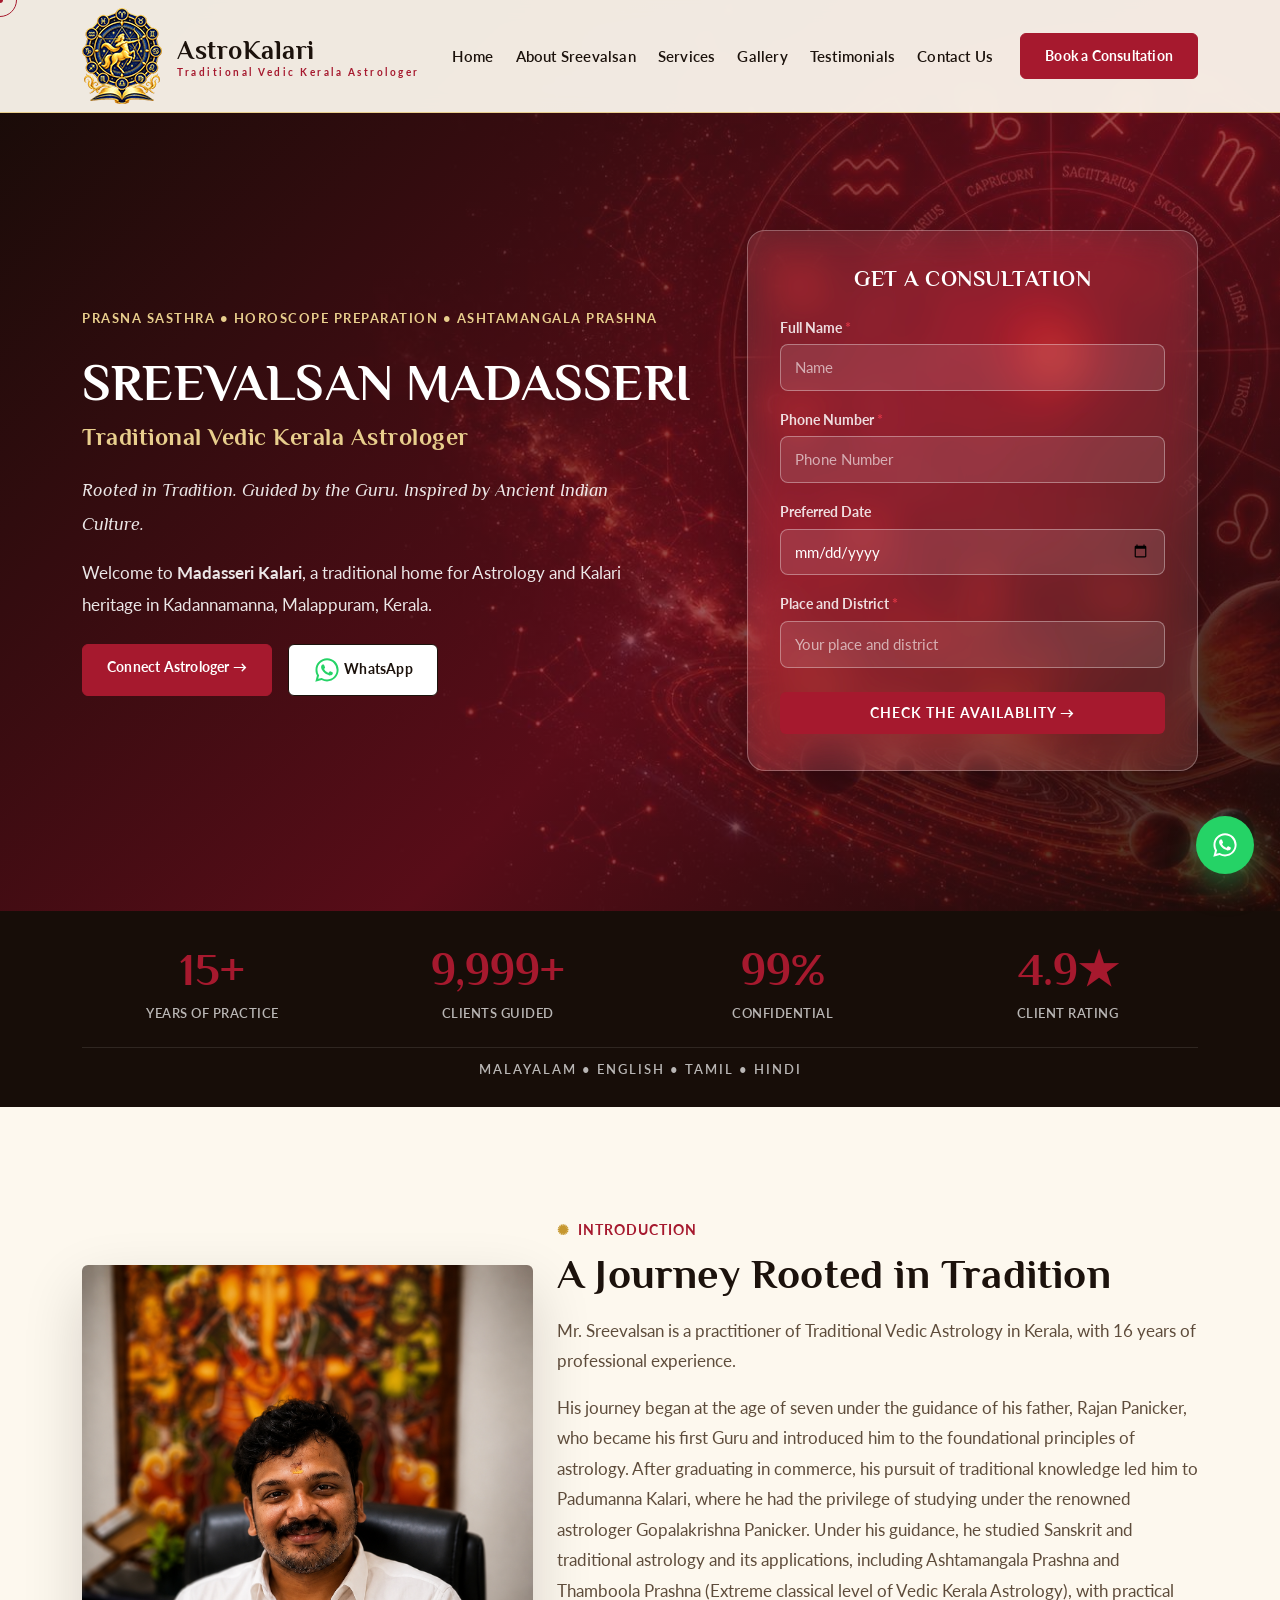
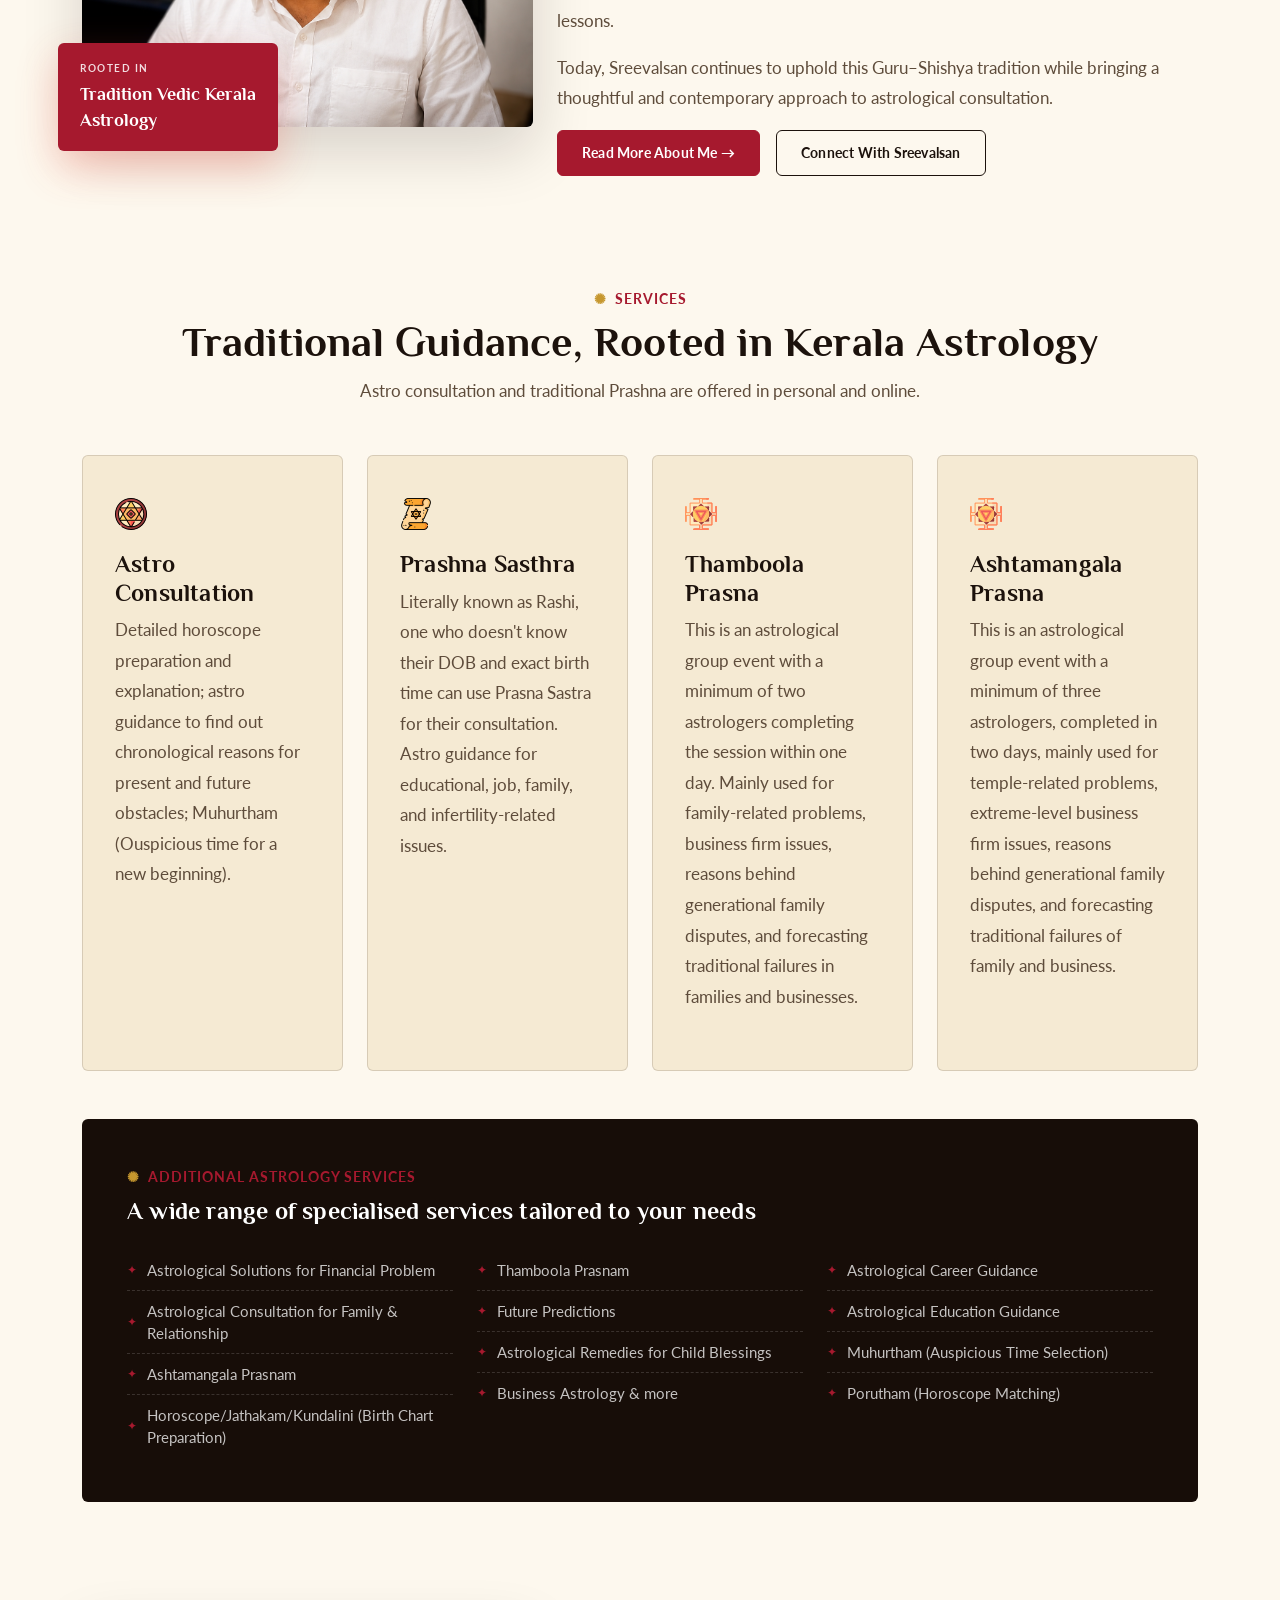
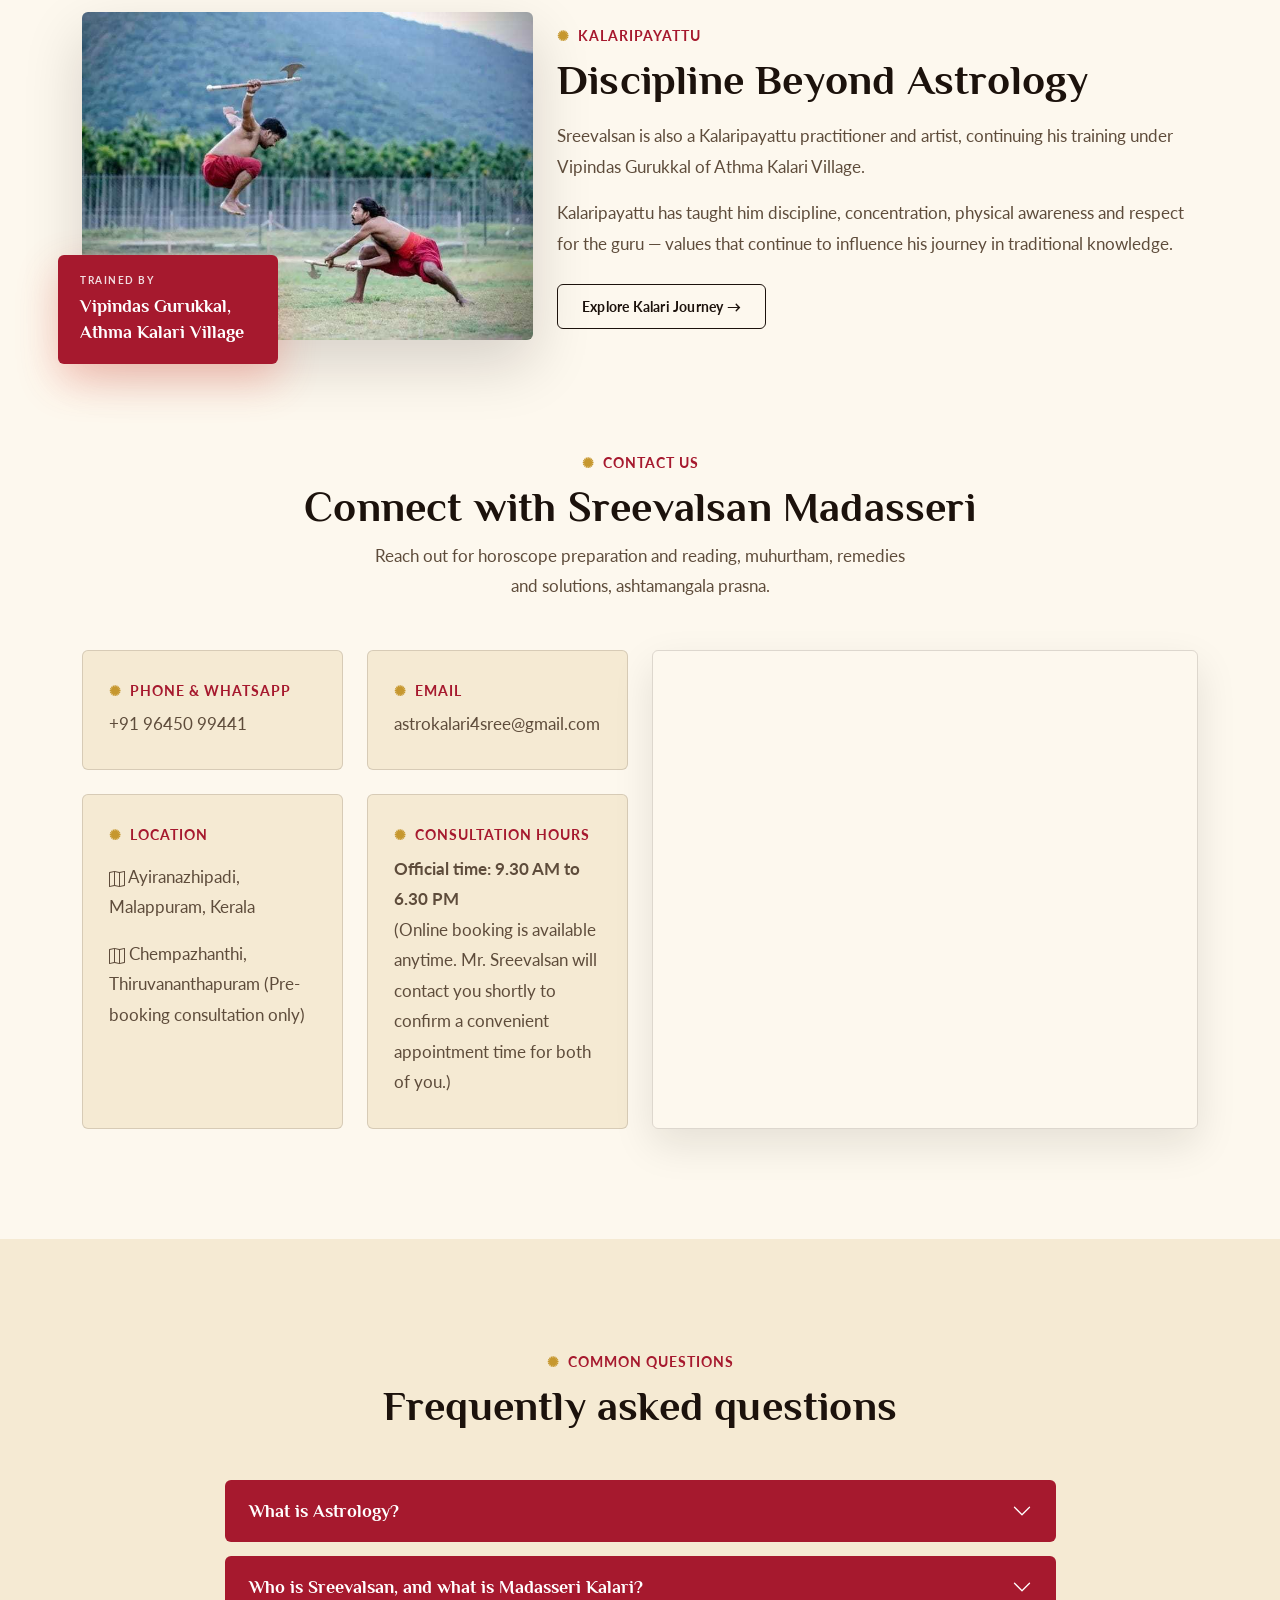
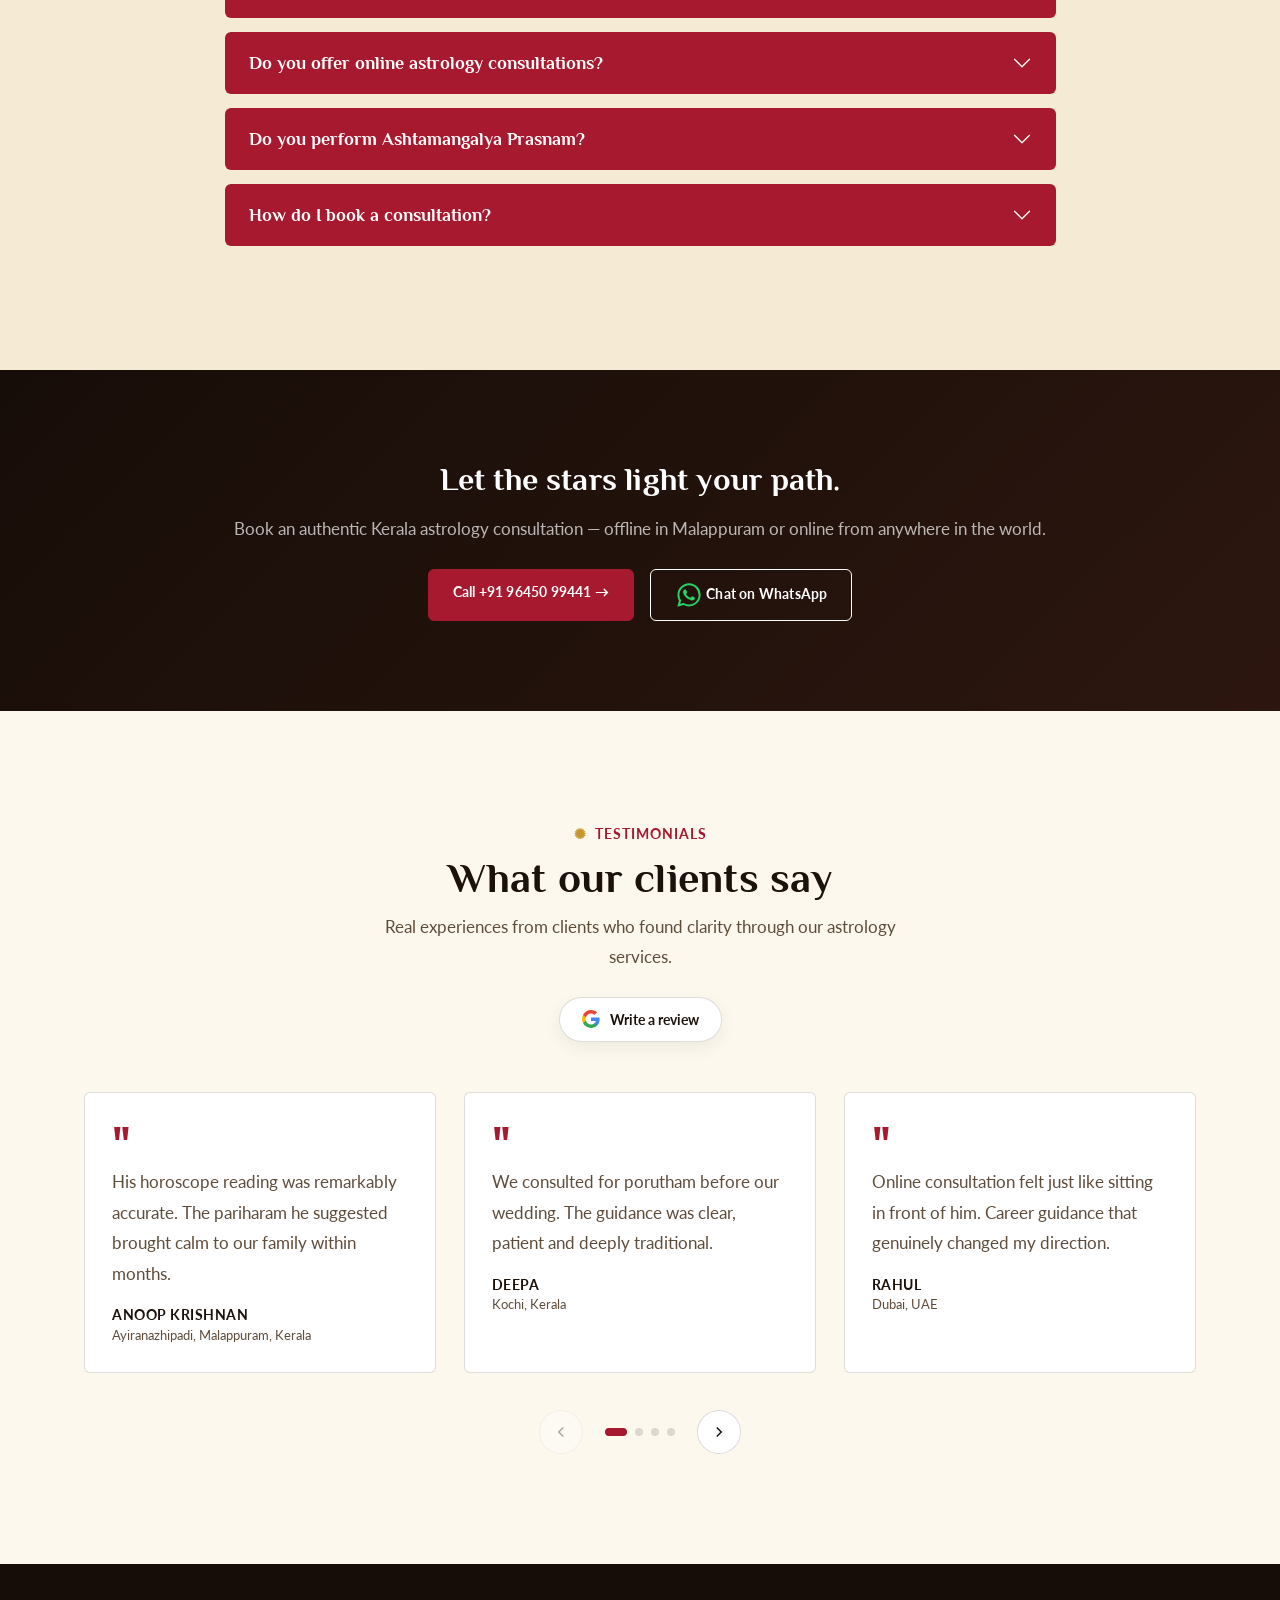
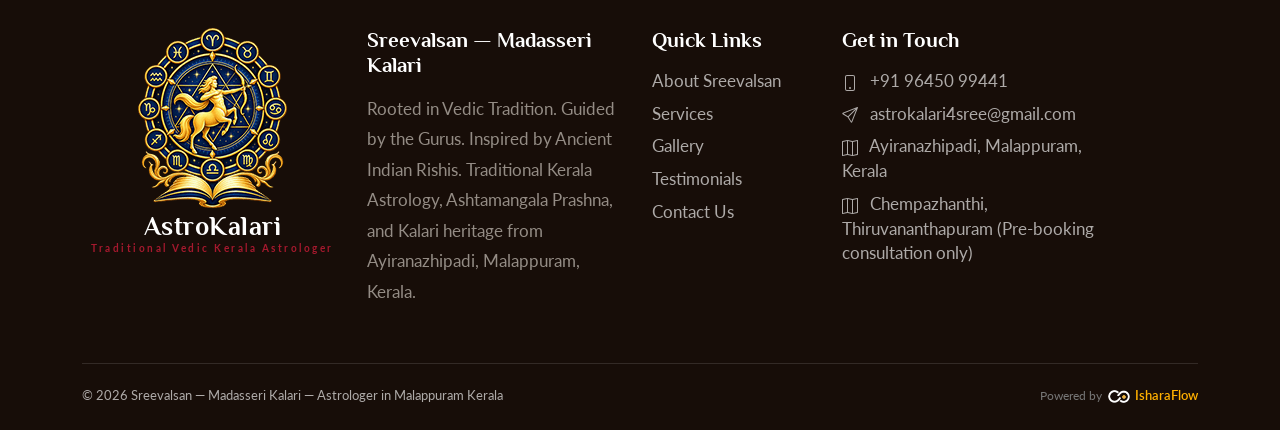
==== commit 04b66ed8: "Content updates" ====
--- a/index.html
+++ b/index.html
@@ -462,13 +462,12 @@
       <div class="col-lg-7 reveal-right">
         <span class="eyebrow">Introduction</span>
         <h2 class="section-title mt-2 mb-3">A Journey Rooted in Tradition</h2>
-        <p>Mr.Sreevalsan is a practitioner of Traditional Vedic Astrology in kerala with 16 years of proffessional experience in the study and practice of kerala classical traditional astrology.</p>
-  <p>His journey began at the age of seven under the guidance of his father, Rajan Panicker, who became his first Guru and introduced him to the foundational principles of astrology. After graduating in commerce, his pursuit of traditional knowledge led him to Padumanna Kalari, where he had the privilege of studying under the renowned astrologer Gopalakrishna Panicker. Under his guidance, he pursued the study of Sanskrit and traditional astrology and its applications, including Ashtamangala Prashna and Thaboola Prashna (Extreme classical level of vedic Kerala Astrology) texts with practical lesson.</p>
-<p>Today, Sreevalsan continues to uphold this Guru–Shishya tradition while bringing a thoughtful and contemporary approach to astrological consultation.
-</p>
+        <p>Mr. Sreevalsan is a practitioner of Traditional Vedic Astrology in Kerala, with 16 years of professional experience.</p>
+		<p>His journey began at the age of seven under the guidance of his father, Rajan Panicker, who became his first Guru and introduced him to the foundational principles of astrology. After graduating in commerce, his pursuit of traditional knowledge led him to Padumanna Kalari, where he had the privilege of studying under the renowned astrologer Gopalakrishna Panicker. Under his guidance, he studied Sanskrit and traditional astrology and its applications, including Ashtamangala Prashna and Thamboola Prashna (Extreme classical level of Vedic Kerala Astrology), with practical lessons.</p>
+		<p>Today, Sreevalsan continues to uphold this Guru–Shishya tradition while bringing a thoughtful and contemporary approach to astrological consultation.</p>
         <div class="d-flex flex-wrap gap-3 mt-2">
           <a href="about.html" class="btn-gold">Read More About Me →</a>
-          <a href="#contact" class="btn-outline-ink">Speak With Sreevalsan</a>
+          <a href="#contact" class="btn-outline-ink">Connect With Sreevalsan</a>
         </div>
       </div>
     </div>
@@ -481,7 +480,7 @@
     <div class="text-center mb-5 reveal">
       <span class="eyebrow">Services</span>
       <h2 class="section-title mt-2">Traditional Guidance, Rooted in Kerala Astrology</h2>
-      <p class="section-sub">Astro consultation and traditional Prashna are offered in person and online.</p>
+      <p class="section-sub">Astro consultation and traditional Prashna are offered in personal and online.</p>
     </div>
      <div class="row g-4">
       <div class="col-lg-3 col-md-6 reveal">
@@ -509,17 +508,16 @@
 
 		  </div>
           <h4>Thamboola Prasna</h4>
-          <p>This is an astrological group event with a minimum of two astrologers completing the session within one day. Mainly used for family-related problems, business firm issues, joint family issues, and forecasting traditional failures in families and businesses.</p>
+          <p>This is an astrological group event with a minimum of two astrologers completing the session within one day. Mainly used for family-related problems, business firm issues, reasons behind generational family disputes, and forecasting traditional failures in families and businesses.</p>
         </div>
       </div>
       <div class="col-lg-3 col-md-6 reveal">
         <div class="service-card">
           <div class="service-icon">
 			<img src="img/scroll.png" alt="Sreevalsan's services Kerala astrology icon" loading="lazy" decoding="async">
-
 		  </div>
           <h4>Ashtamangala Prasna</h4>
-          <p>This is an astrological group event with a minimum of three astrologers, completed in two days, mainly used for temple-related problems, extreme-level business firm issues, joint family issues, and forecasting traditional failures of family and business.</p>
+          <p>This is an astrological group event with a minimum of three astrologers, completed in two days, mainly used for temple-related problems, extreme-level business firm issues, reasons behind generational family disputes, and forecasting traditional failures of family and business.</p>
         </div>
       </div>
 	  
@@ -582,7 +580,7 @@
   <div class="container">
     <div class="text-center mb-5 reveal">
       <span class="eyebrow">Contact Us</span>
-      <h2 class="section-title mt-2">Speak with Sreevalsan Madasseri</h2>
+      <h2 class="section-title mt-2">Connect with Sreevalsan Madasseri</h2>
       <p class="section-sub">Reach out for horoscope preparation and reading, muhurtham, remedies and solutions, ashtamangala prasna.</p>
     </div>
     <div class="row g-4 align-items-stretch">
@@ -603,11 +601,11 @@
 </svg> Ayiranazhipadi, Malappuram, Kerala</p></li>
  <li class="mb-2"><p><svg xmlns="http://www.w3.org/2000/svg" width="16" height="16" fill="currentColor" class="bi bi-map" viewBox="0 0 16 16">
   <path fill-rule="evenodd" d="M15.817.113A.5.5 0 0 1 16 .5v14a.5.5 0 0 1-.402.49l-5 1a.5.5 0 0 1-.196 0L5.5 15.01l-4.902.98A.5.5 0 0 1 0 15.5v-14a.5.5 0 0 1 .402-.49l5-1a.5.5 0 0 1 .196 0L10.5.99l4.902-.98a.5.5 0 0 1 .415.103M10 1.91l-4-.8v12.98l4 .8zm1 12.98 4-.8V1.11l-4 .8zm-6-.8V1.11l-4 .8v12.98z"></path>
-</svg> Chembazhanthi, Thiruvananthapuram (Pre-booking consultation only)</p></li>
+</svg> Chempazhanthi, Thiruvananthapuram (Pre-booking consultation only)</p></li>
         </ul></div>
           </div>
           <div class="col-lg-6 col-sm-12 reveal">
-            <div class="contact-item"><span class="eyebrow">Consultation Hours</span><p class="mb-0"><span class="yellow"><b>Official time 9.30 AM to 6.30 PM</b></span><br>
+            <div class="contact-item"><span class="eyebrow">Consultation Hours</span><p class="mb-0"><span class="yellow"><b>Official time: 9.30 AM to 6.30 PM</b></span><br>
 (Online booking is available anytime. Mr. Sreevalsan will contact you shortly to confirm a convenient appointment time for both of you.)</p></div>
           </div>
         </div>
@@ -675,9 +673,7 @@
               <button class="accordion-button collapsed" type="button" data-bs-toggle="collapse" data-bs-target="#faq6">What is Astrology?</button>
             </h2>
             <div id="faq6" class="accordion-collapse collapse" data-bs-parent="#faqAccordion">
-              <div class="accordion-body">Astrology: Ancient Wisdom for the Modern World
-
-Astrology is a profound traditional science with a long and evolving history. Ancient India made significant contributions to the development of astrological knowledge through the wisdom and observations of its revered sages and Rishis.<br>
+              <div class="accordion-body">Astrology: Ancient Wisdom for the Modern World. Astrology is a profound traditional science with a long and evolving history. Ancient India made significant contributions to the development of astrological knowledge through the wisdom and observations of its revered sages and Rishis.<br>
 <br>
 The ancient Indian Rishis developed numerous astrological principles to understand and anticipate challenges—not only in human life, but also in relation to the broader patterns and circumstances affecting living beings. These principles have been preserved and explained through classical Sanskrit texts such as Prashna Marga, Hora Shastra, Saravali, and other traditional Granthas.
 <br>
@@ -695,12 +691,12 @@
               <button class="accordion-button collapsed" type="button" data-bs-toggle="collapse" data-bs-target="#faq1">Who is Sreevalsan, and what is Madasseri Kalari?</button>
             </h2>
             <div id="faq1" class="accordion-collapse collapse" data-bs-parent="#faqAccordion">
-              <div class="accordion-body">Sreevalsan is a traditional Kerala Vedic astrologer based in Malappuram, Kerala, rooted in the ancient Guru-Shishya tradition since the age of seven. Madasseri Kalari, is his ancestral family home, the timeless traditions of Kerala Astrology and Kalari have been preserved and passed down through generations. His practice reflects this rich heritage, combining traditional astrological knowledge with generations of spiritual wisdom and guidance.</div>
+              <div class="accordion-body">Sreevalsan is a traditional Kerala Vedic astrologer based in Malappuram, Kerala, rooted in the ancient Guru-Shishya tradition since the age of seven. Madasseri Kalari is his ancestral family home; the timeless traditions of Kerala Astrology and Kalari have been preserved and passed down through generations. His practice reflects this rich heritage, combining traditional astrological knowledge with generations of spiritual wisdom and guidance.</div>
             </div>
           </div>
           <div class="accordion-item">
             <h2 class="accordion-header">
-              <button class="accordion-button collapsed" type="button" data-bs-toggle="collapse" data-bs-target="#faq2">Do you offer online astrology consultation?</button>
+              <button class="accordion-button collapsed" type="button" data-bs-toggle="collapse" data-bs-target="#faq2">Do you offer online astrology consultations?</button>
             </h2>
             <div id="faq2" class="accordion-collapse collapse" data-bs-parent="#faqAccordion">
               <div class="accordion-body">Yes. Consultations are available both in person at Kerala and online via video call or WhatsApp, for clients across India and abroad.</div>
@@ -740,7 +736,7 @@
 <!-- ================= CTA ================= -->
 <section class="cta-band reveal">
   <div class="container">
-    <h2 class="mb-3">Let the stars light your path</h2>
+    <h2 class="mb-3">Let the stars light your path.</h2>
     <p class="mb-4">Book an authentic Kerala astrology consultation — offline in Malappuram or online from anywhere in the world.</p>
     <div class="d-flex justify-content-center gap-3 flex-wrap">
       <a href="tel:+919645099441" class="btn-gold">Call +91 96450 99441 →</a>
@@ -779,7 +775,7 @@
           <div class="testimonial-card">
             <div class="testimonial-mark">"</div>
             <p>We consulted for porutham before our wedding. The guidance was clear, patient and deeply traditional.</p>
-            <div class="testimonial-name">Deepa Menon</div>
+            <div class="testimonial-name">Deepa</div>
             <div class="testimonial-loc">Kochi, Kerala</div>
           </div>
         </div>
@@ -787,7 +783,7 @@
           <div class="testimonial-card">
             <div class="testimonial-mark">"</div>
             <p>Online consultation felt just like sitting in front of him. Career guidance that genuinely changed my direction.</p>
-            <div class="testimonial-name">Rahul Nair</div>
+            <div class="testimonial-name">Rahul</div>
             <div class="testimonial-loc">Dubai, UAE</div>
           </div>
         </div>
@@ -795,7 +791,7 @@
           <div class="testimonial-card">
             <div class="testimonial-mark">"</div>
             <p>The muhurtham he selected for our housewarming felt truly auspicious. Every detail was explained with such patience.</p>
-            <div class="testimonial-name">Priya Nambiar</div>
+            <div class="testimonial-name">Priya</div>
             <div class="testimonial-loc">Kozhikode, Kerala</div>
           </div>
         </div>
@@ -803,7 +799,7 @@
           <div class="testimonial-card">
             <div class="testimonial-mark">"</div>
             <p>Genuine, traditional and incredibly precise. The dosha pariharam suggested made a real difference for our family.</p>
-            <div class="testimonial-name">Vishnu Menon</div>
+            <div class="testimonial-name">Vishnu</div>
             <div class="testimonial-loc">Thrissur, Kerala</div>
           </div>
         </div>
@@ -872,7 +868,7 @@
 </svg> Ayiranazhipadi, Malappuram, Kerala</li>
  <li class="mb-2"><svg xmlns="http://www.w3.org/2000/svg" width="16" height="16" fill="currentColor" class="bi bi-map" viewBox="0 0 16 16">
   <path fill-rule="evenodd" d="M15.817.113A.5.5 0 0 1 16 .5v14a.5.5 0 0 1-.402.49l-5 1a.5.5 0 0 1-.196 0L5.5 15.01l-4.902.98A.5.5 0 0 1 0 15.5v-14a.5.5 0 0 1 .402-.49l5-1a.5.5 0 0 1 .196 0L10.5.99l4.902-.98a.5.5 0 0 1 .415.103M10 1.91l-4-.8v12.98l4 .8zm1 12.98 4-.8V1.11l-4 .8zm-6-.8V1.11l-4 .8v12.98z"></path>
-</svg> Chembazhanthi, Thiruvananthapuram (Pre-booking consultation only)</li>
+</svg> Chempazhanthi, Thiruvananthapuram (Pre-booking consultation only)</li>
         </ul>
       </div>
     </div>
--- a/css/styles.css
+++ b/css/styles.css
@@ -1 +1 @@
-:root {--cream : #FDF8EE;--cream-deep : #F5EAD3;--ink : #1C120C;--ink-soft : #5E4C3B;--accent : #A6192E;--accent-dark : #7A1121;--accent-light : #F0D9C4;--gold : #C6972E;--gold-light : #E8CE8D;--dark : #170D08;--dark-soft : #2C160F;--line : rgba(28, 18, 12, 0.14);--radius : 6px;}* {box-sizing : border-box;}html {scroll-behavior : smooth;overflow-x : hidden;width : 100%;max-width : 100%;}body {background : var(--cream);color : var(--ink);font-family : 'Lato', sans-serif;font-weight : 400;font-size : 16.5px;overflow-x : hidden;width : 100%;max-width : 100%;position : relative;cursor : none;}h1, h2, h3, h4, .font-display {font-family : 'Philosopher', sans-serif;font-weight : 700;color : var(--ink);letter-spacing : 0.2px;}.eyebrow {font-family : 'Lato', sans-serif;font-size : 0.85rem;letter-spacing : 1px;text-transform : uppercase;color : var(--accent);font-weight : 700;}.eyebrow::before {content : "✺";display : inline-block;margin-right : 8px;color : var(--gold);}.section-title {position : relative;}.gold-rule {width : 64px;height : 3px;background : linear-gradient(90deg, var(--gold), var(--accent));margin : 14px auto 0;border-radius : 3px;}.gold-rule.left {margin : 14px 0 0;}p {color : var(--ink-soft);line-height : 1.85;font-weight : 400;}a {text-decoration : none;color : inherit;}::selection {background : var(--accent-light);color : var(--ink);}.cursor-dot, .cursor-ring {position : fixed;top : 0;left : 0;pointer-events : none;z-index : 9999;border-radius : 50%;transform : translate(-50%, -50%);}.mobile-view {display: none;}.cursor-dot {width : 6px;height : 6px;background : var(--accent);}.cursor-ring {width : 34px;height : 34px;border : 1px solid var(--accent);transition : width .18s, height .18s, border-color .18s, opacity .18s;}.cursor-ring.hover {width : 54px;height : 54px;border-color : var(--ink);}@media (hover:none), (pointer:coarse) {.cursor-dot, .cursor-ring{display : none;}body {cursor : auto;}}.reveal {opacity : 0;transform : translate(0px, 32px);transition : opacity .8s ease, transform .8s ease;}.reveal.in {opacity : 1;transform : translate(0px, 0px);}.reveal-left {opacity : 0;transform : translate(-32px, 0px);transition : opacity .8s ease, transform .8s ease;}.reveal-left.in {opacity : 1;transform : translate(0px, 0px);}.reveal-right {opacity : 0;transform : translate(32px, 0px);transition : opacity .8s ease, transform .8s ease;}.reveal-right.in {opacity : 1;transform : translate(0px, 0px);}.navbar {background : rgba(253, 248, 238, 0.94);backdrop-filter : blur(10px);border-bottom : 1px solid var(--gold-light);padding : 3px 0;transition : padding .3s ease, box-shadow .3s ease;}.navbar.scrolled {padding : 10px 0;box-shadow : 0 6px 24px rgba(20, 15, 10, 0.08);}.navbar-brand {display: flex;align-content: center;align-items: center;}.astrologo img {width: 80px;margin-right: 15px;}.brand-name {font-family : 'Philosopher', sans-serif;font-size : 1.6rem;font-weight : 700;color : var(--ink);letter-spacing : .5px;}.brand-sub {font-family : 'Lato', sans-serif;font-size : 0.6rem;font-weight : 700;letter-spacing : 2.5px;color : var(--accent);display : block;margin-top : -4px;}.nav-link {font-family : 'Lato', sans-serif;font-size : 0.92rem;font-weight : 600;letter-spacing : .2px;color : var(--ink)!important;margin : 0 12px;position : relative;}.nav-link::after {content : "";position : absolute;left : 0;bottom : -4px;width : 0;height : 2px;background : var(--accent);transition : width .3s ease;}.nav-link:hover::after, .nav-link.active::after {width : 100%;}.nav-link.active, .nav-link:hover {color : var(--accent)!important;}.btn-gold {background : var(--accent);color : #fff!important;border : 1px solid var(--accent);font-family : 'Lato', sans-serif;font-weight : 700;font-size : .9rem;letter-spacing : .2px;padding : 11px 24px;border-radius : var(--radius);transition : all .3s ease;display : inline-block;}.btn-gold:hover {background : var(--accent-dark);border-color : var(--accent-dark);color : #fff!important;transform : translateY(-2px);}.btn-outline-ink {border : 1px solid var(--ink);color : var(--ink);font-weight : 700;font-size : .9rem;letter-spacing : .2px;padding : 11px 24px;border-radius : var(--radius);transition : all .3s ease;display : inline-block;}#home .btn-outline-ink {background: white;}#home .btn-outline-ink:hover {color: #a6192e;}.btn-outline-ink:hover {background : var(--ink);color : #fff;transform : translateY(-2px);}.hero {padding : 230px 0 140px;position : relative;overflow : hidden;background: url(../img/beautiful-constellations-with-purple-sky.jpg);background-size: cover;background-position: center;}.hero::before {content: "";position: absolute;z-index: 0;inset: 0px;background: linear-gradient(135deg, rgba(23, 13, 8, 0.88) 0%, rgba(122, 17, 33, 0.72) 60%, rgba(23, 13, 8, 0.85) 100%);}.hero .container {position : relative;z-index : 1;}.hero-kicker {font-family : 'Lato', sans-serif;font-size : .8rem;font-weight : 700;letter-spacing : 1.5px;color : var(--gold-light);text-transform : uppercase;display : inline-block;margin-bottom : 6px;}.hero h1 {font-size : 3.2rem;line-height : 1.18;margin : 18px 0 22px;font-weight : 700;color: #fff;}.hero h1 em {font-style : normal;color : var(--gold-light);font-size : 1.5rem;display : block;margin-top : 10px;letter-spacing : .5px;}.hero p.lead-text {font-size : 1.05rem;max-width : 560px;color: rgba(255, 255, 255, 0.9);}.hero-signature {font-family : 'Philosopher', sans-serif;font-style : italic;color : var(--ink-soft);font-size : 1rem;margin-top : 26px;}.hero-consult-form {background : rgba(255, 255, 255, 0.10);border : 1px solid rgba(255, 255, 255, 0.28);border-radius : 18px;padding : 36px 32px;backdrop-filter : blur(18px) saturate(150%);-webkit-backdrop-filter : blur(18px) saturate(150%);box-shadow : 0 20px 50px rgba(0, 0,0, 0.35);}.hero-consult-form h3 {color : #fff;font-family : 'Philosopher', sans-serif;font-weight : 700;letter-spacing : .5px;margin-bottom : 22px;text-align : center;text-transform : uppercase;font-size : 1.35rem;}.hero-consult-form .form-label {color : rgba(255, 255, 255, 0.85);}.hero-consult-form .form-control, .hero-consult-form .form-select {background : rgba(255, 255, 255, 0.10);border : 1px solid rgba(255, 255, 255, 0.35);color : #fff;}.hero-consult-form .form-control::placeholder, .hero-consult-form .form-select::placeholder {color : rgba(255, 255, 255, 0.6);}.hero-consult-form .form-control:focus, .hero-consult-form .form-select:focus {background : rgba(255, 255, 255, 0.18);border-color : var(--gold-light);box-shadow : 0 0 0 3px rgba(232, 206, 141, 0.25);color : #fff;}.hero-consult-form .form-select option {color : var(--ink);}.hero-consult-form .field-error {color : var(--gold-light);}.hero-consult-form .was-validated-field.is-invalid .form-control, .hero-consult-form .was-validated-field.is-invalid .form-select {border-color : #f0b5b5;}.hero-consult-form .was-validated-field.is-valid .form-control, .hero-consult-form .was-validated-field.is-valid .form-select {border-color : #8fe0b8;}.hero-consult-form .btn-gold {text-transform : uppercase;letter-spacing : 1px;font-size : .85rem;text-align : center;}@media (max-width:991px) {.mobile-view{display: block;}.desktop-view {display: none;}.slider-img .about-badge {position: unset;max-width: unset;margin-top: unset;margin-left: unset;width: 100%;}.hero-consult-form {padding : 30px 24px;margin-top : 10px;}}.chakra-wrap {position : relative;width : 100%;max-width : 480px;margin : 0 auto;aspect-ratio : 1/1;}.chakra-svg {position : absolute;inset : 0;width : 100%;height : 100%;animation : spin 90s linear infinite;}@keyframes spin {from{transform : rotate(0deg);}to {transform : rotate(360deg);}}.chakra-svg .zodiac-label {animation : counterspin 90s linear infinite;transform-origin : center;}@keyframes counterspin {from{transform : rotate(0deg);}to {transform : rotate(-360deg);}}.portrait-frame {position : absolute;left : 50%;top : 50%;transform : translate(-50%, -50%);width : 100%;aspect-ratio : 1/1;border-radius : 50%;overflow : hidden;box-shadow : 0 20px 60px rgba(20, 15, 10, 0.22);}.portrait-frame img {width : 100%;height : 100%;object-fit : cover;object-position : center 15%;}.hero-ring-dot {position : absolute;width : 10px;height : 10px;background : var(--accent);border-radius : 50%;box-shadow : 0 0 0 6px rgba(238, 81, 63, 0.14);}.stats-bar {background : var(--dark);border-top : 1px solid var(--line);border-bottom : 1px solid var(--line);padding : 25px 0;}.stat-num {font-family : 'Philosopher', sans-serif;font-weight : 700;font-size : 2.8rem;color : var(--accent);}.stat-label {font-size : .8rem;font-weight : 600;letter-spacing : .5px;color : rgba(255, 255, 255, 0.7);text-transform : uppercase;}.about-img-wrap {position : relative;}.about-img-wrap img {width : 100%;border-radius : var(--radius);box-shadow : 0 24px 60px rgba(20, 15, 10, 0.16);}.about-badge {position : absolute;bottom : -24px;left : -24px;background : var(--accent);color : #fff;padding : 18px 22px;font-family : 'Philosopher', sans-serif;font-weight : 700;font-size : 1.1rem;max-width : 220px;border-radius : var(--radius);box-shadow : 0 16px 40px rgba(238, 81, 63, 0.3);}.about-badge span {display : block;font-family : 'Lato', sans-serif;font-weight : 700;font-size : .65rem;letter-spacing : 1.5px;text-transform : uppercase;color : rgba(255, 255, 255, 0.85);margin-bottom : 4px;}.section {padding : 110px 0;}#services {padding: 0 0;}#kalari {padding-bottom: 0;}.section-title {font-size : 2.6rem;font-weight : 700;}.section-sub {max-width : 560px;margin : 0 auto;}.service-card {background : var(--cream-deep);border : 1px solid var(--line);padding : 42px 32px;border-radius : var(--radius);transition : transform .35s ease, box-shadow .35s ease, background .35s ease;height : 100%;}.service-card:hover {transform : translateY(-8px);box-shadow : 0 24px 50px rgba(20, 15, 10, 0.12);background : var(--accent);}.service-card:hover h4, .service-card:hover p {color : #fff;}.service-card:hover .service-icon svg {stroke : #fff;}.service-icon {width : 52px;height : 52px;}.service-icon svg {width : 100%;height : 100%;stroke : var(--accent);transition : stroke .35s ease;}.additional-services {background : var(--dark);border : 1px solid var(--line);padding : 44px;border-radius : var(--radius);}.additional-services .eyebrow {color : var(--accent);}.additional-services h4 {color : #fff;}.additional-services ul {list-style : none;padding : 0;margin : 0;}.additional-services li {padding : 9px 0;border-bottom : 1px dashed rgba(255, 255, 255, 0.15);font-size : .92rem;color : rgba(255, 255, 255, 0.75);display : flex;align-items : center;gap : 10px;}.additional-services li:last-child {border-bottom : none;}.additional-services li::before {content : "✦";color : var(--accent);font-size : .75rem;}.section-alt {background : var(--cream-deep);}.testimonial-card {background : #fff;border : 1px solid var(--line);padding : 26px 27px;border-radius : var(--radius);height : 99%;}.testimonial-mark {font-family : 'Philosopher', sans-serif;font-weight : 700;font-size : 3rem;color : var(--accent);line-height : 1;}.testimonial-name {font-family : 'Lato', sans-serif;font-weight : 700;font-size : .85rem;letter-spacing : .5px;color : var(--ink);text-transform : uppercase;}.testimonial-loc {font-size : .8rem;color : var(--ink-soft);}.award-item {text-align : center;padding : 36px 20px;background : #fff;border : 1px solid var(--line);border-radius : var(--radius);height : 100%;transition : background .3s ease;}.award-item:hover {background : var(--accent);}.award-item:hover p, .award-item:hover .award-icon {color : #fff;stroke : #fff;}.award-icon {width : 44px;height : 44px;margin : 0 auto 16px;stroke : var(--accent);transition : stroke .3s ease;}.gallery-item {position : relative;overflow : hidden;border-radius : var(--radius);aspect-ratio : 1/1;box-shadow : 0 10px 30px rgba(20, 15, 10, 0.1);}.gallery-item img, .gallery-item svg {width : 100%;height : 100%;object-fit : cover;display : block;transition : transform .6s ease;}.gallery-item:hover img, .gallery-item:hover svg {transform : scale(1.08);}.gallery-caption {position : absolute;left : 0;right : 0;bottom : 0;padding : 16px 18px;background : linear-gradient(0deg, rgba(21, 18, 15, 0.88) 0%, rgba(21, 18, 15, 0) 100%);color : #fff;font-family : 'Philosopher', sans-serif;font-weight : 700;font-size : 1rem;transform : translateY(8px);opacity : 0;transition : opacity .35s ease, transform .35s ease;}.gallery-item:hover .gallery-caption {opacity : 1;transform : translateY(0);}.gallery-tab {font-family: 'Lato', sans-serif;font-weight: 700;font-size: .85rem;letter-spacing: .3px;background: transparent;border: 1px solid var(--line);color: var(--ink-soft);padding: 10px 22px;border-radius: 50px;transition: all .3s ease;cursor: pointer;}.gallery-tabs {display: flex;flex-wrap: wrap;justify-content: center;gap: 10px;margin-bottom: 38px;}.gallery-tab.active {background: var(--accent);border-color: var(--accent);color: #fff;}.gallery-tab:hover {border-color: var(--accent);color: #be902c;}@media (max-width:767px) {.gallery-caption{opacity : 1;transform : translateY(0);font-size : .85rem;padding : 12px;}}.accordion-item {background : var(--accent);border : none;border-radius : var(--radius);margin-bottom : 14px;overflow : hidden;}.accordion-button {background : transparent;font-family : 'Philosopher', sans-serif;font-weight : 700;font-size : 1.15rem;color : #fff;padding : 20px 24px;box-shadow : none!important;}.accordion-button:not(.collapsed) {color : #fff;background : rgba(0, 0,0, 0.08);}.accordion-button::after {filter : brightness(0) invert(1);}.accordion-body {padding : 0 24px 24px;color : rgba(255, 255, 255, 0.9);}.contact-item .contact-link:hover {color: #c6972e;}.cta-band {background : linear-gradient(135deg, var(--dark) 0%, var(--dark-soft) 100%);color : #fff;padding : 90px 0;text-align : center;position : relative;overflow : hidden;}.cta-band h2 {color : #fff;}.cta-band p {color : rgba(255, 255, 255, 0.7);}.contact-item {border : 1px solid var(--line);padding : 30px 26px;border-radius : var(--radius);height : 100%;background : var(--cream-deep);transition : background .3s ease;}.contact-link {color : inherit;text-decoration : none;transition : color .2s ease;}.contact-link:hover {color : var(--accent);text-decoration : underline;}.contact-item:hover {background : var(--accent);}.contact-item:hover p, .contact-item:hover .eyebrow {color : #fff;}.contact-item .eyebrow {display : block;margin-bottom : 8px;}footer {background : var(--dark);color : rgba(255, 255, 255, 0.65);padding : 64px 0 24px;}footer h5 {color : #fff;font-family : 'Philosopher', sans-serif;font-weight : 700;font-size : 1.3rem;}footer a {color : rgba(255, 255, 255, 0.65);transition : color .25s ease;}footer a:hover {color : var(--accent);}footer .mb-2 svg {margin-right: 8px;}.astrofootername {text-align: center;}.astrofootername .brand-name {color: white;}.footerlogo img {margin: auto;display: block;max-width: 150px;}.footer-bottom {border-top : 1px solid rgba(255, 255, 255, 0.12);margin-top : 40px;padding-top : 22px;font-size : .8rem;}.whatsapp-float {position : fixed;right : 26px;bottom : 26px;width : 58px;height : 58px;background : #25D366;border-radius : 50%;display : flex;align-items : center;justify-content : center;box-shadow : 0 12px 30px rgba(37, 211, 102, 0.4);z-index : 1000;transition : transform .25s ease;}.whatsapp-float:hover {transform : scale(1.08);}.back-to-top {position : fixed;right : 26px;bottom : 96px;width : 46px;height : 46px;background : var(--accent);color : #fff;border-radius : 50%;display : flex;align-items : center;justify-content : center;z-index : 1000;opacity : 0;pointer-events : none;transition : opacity .3s ease, transform .3s ease;border : 1px solid var(--accent);}.back-to-top.show {opacity : 1;pointer-events : auto;}.back-to-top:hover {background : var(--accent-dark);border-color : var(--accent-dark);}.review-btn {display : inline-flex;align-items : center;gap : 10px;background : #fff;border : 1px solid var(--line);color : var(--ink);font-family : 'Lato', sans-serif;font-weight : 700;font-size : .9rem;padding : 11px 22px;border-radius : 50px;box-shadow : 0 6px 18px rgba(20, 15, 10, 0.06);transition : all .25s ease;}.review-btn:hover {transform : translateY(-2px);box-shadow : 0 12px 26px rgba(20, 15, 10, 0.12);border-color : var(--accent);}.testimonial-slider {overflow : hidden;}.testimonial-track {display : flex;gap : 24px;transition : transform .5s cubic-bezier(.4, 0,.2, 1);}.testimonial-slide {flex : 0 0 calc(33.333% - 16px);min-width : 0;}.testimonial-slide .testimonial-card {margin : 2px;}.slider-controls {display : flex;align-items : center;justify-content : center;gap : 22px;margin-top : 36px;}.slider-btn {width : 44px;height : 44px;border-radius : 50%;border : 1px solid var(--line);background : #fff;color : var(--ink);display : flex;align-items : center;justify-content : center;transition : all .25s ease;flex : 0 0 auto;}.slider-btn:hover {background : var(--accent);border-color : var(--accent);color : #fff;}.slider-btn:disabled {opacity : .35;cursor : default;}.slider-btn:disabled:hover {background : #fff;border-color : var(--line);color : var(--ink);}.slider-dots {display : flex;gap : 8px;}.slider-dots .dot {width : 8px;height : 8px;border-radius : 50%;background : var(--line);border : none;padding : 0;transition : all .25s ease;}.slider-dots .dot.active {background : var(--accent);width : 22px;border-radius : 5px;}.powered-by {display: flex;align-items: center;justify-content: center;gap: 6px;font-size: 12px;color: #777;}.powered-by a {display: inline-flex;align-items: center;gap: 5px;color: #ffb000;text-decoration: none;}.powered-by img {width: 22px;object-fit: contain;}.powered-by strong {font-size: 13px;font-weight: 600;}@media (max-width:991px) {.testimonial-slide{flex : 0 0 calc(50% - 12px);}.about-badge {display: inline-block;}}@media (max-width:576px) {.testimonial-slide{flex : 0 0 100%;}}.contact-form-wrap {background : var(--cream-deep);border : 1px solid var(--line);border-radius : var(--radius);padding : 40px;}.contact-form-wrap h4 {font-family : 'Philosopher', sans-serif;font-weight : 700;}.form-label {font-family : 'Lato', sans-serif;font-weight : 700;font-size : .85rem;color : var(--ink);margin-bottom : 6px;}.form-control, .form-select {font-family : 'Lato', sans-serif;border : 1px solid var(--line);border-radius : 8px;padding : 11px 14px;font-size : .95rem;color : var(--ink);background : #fff;transition : border-color .25s ease, box-shadow .25s ease;}.form-control:focus, .form-select:focus {border-color : var(--accent);box-shadow : 0 0 0 3px rgba(238, 81, 63, 0.15);outline : none;}.field-error {display : none;color : var(--accent-dark);font-size : .78rem;margin-top : 5px;}.was-validated-field.is-invalid .field-error {display : block;}.was-validated-field.is-invalid .form-control, .was-validated-field.is-invalid .form-select {border-color : var(--accent-dark);}.was-validated-field.is-valid .form-control, .was-validated-field.is-valid .form-select {border-color : #3aa76d;}.form-alert {display : none;padding : 13px 16px;border-radius : 8px;font-size : .9rem;font-weight : 600;}.form-alert-success {background: rgb(51 12 15);color: #25d366;}.form-alert-error {background : rgba(238, 81, 63, 0.1);color : var(--accent-dark);}.form-alert.show {display : block;}#cfSubmitBtn {border : none;cursor : pointer;}#cfSubmitBtn:disabled {opacity : .6;cursor : default;}.cf-spinner {display : inline-block;width : 14px;height : 14px;border : 2px solid rgba(255, 255, 255, 0.5);border-top-color : #fff;border-radius : 50%;animation : cfspin .7s linear infinite;margin-right : 8px;vertical-align : -2px;}.chakra-wrap img {animation: slowRotate 45s linear infinite;transform-origin: center;}@keyframes slowRotate {0%{transform: rotate(0deg);}100% {transform: rotate(360deg);}}@keyframes cfspin {to{transform : rotate(360deg);}}.map-wrap {border-radius : var(--radius);overflow : hidden;box-shadow : 0 16px 40px rgba(20, 15, 10, 0.1);min-height : 340px;border : 1px solid var(--line);}.map-wrap iframe {display : block;width : 100%;height : 100%;}@media (max-width:1399px) {.nav-link{margin: 0 3px;}}@media (max-width:1199px) {span.brand-sub {letter-spacing: 0.5px;}.nav-item .btn-gold {padding: 8px 11px;font-size: .7rem;}.nav-link {margin: 0 0px;font-size: 0.85rem;}}@media (max-width:991px) {.hero{padding : 130px 0 70px;text-align : center;}.hero p.lead-text {margin : 0 auto;}.hero h1 {font-size : 2.6rem;}.chakra-wrap {margin-top : 50px;max-width : 340px;}.about-badge {position : static;margin-top : -40px;margin-left : 20px;}body {cursor : auto;padding-top: 40px;}.cursor-dot, .cursor-ring {display : none;}.section {padding : 80px 0;}.section-title {font-size : 2.15rem;}.map-wrap {min-height : 320px;}}@media (max-width:991px) {.navbar-collapse{background : #fff;border-radius : var(--radius);padding : 18px 20px;margin-top : 14px;box-shadow : 0 16px 40px rgba(20, 15, 10, 0.12);border : 1px solid var(--line);}.nav-link {margin : 6px 0;display : block;}.navbar-nav .ms-lg-3 {margin-left : 0!important;}.hero .d-flex.flex-wrap.gap-3.mt-4 {justify-content: center;}}@media (max-width:767px) {.navbar{padding : 12px 0;}.brand-name {font-size : 1.3rem;}.stat-num {font-size : 2.1rem;}.additional-services {padding : 30px 22px;}.about-badge {max-width : none;}.contact-form-wrap {padding : 28px 22px;}}@media (max-width:576px) {.hero{padding : 118px 0 56px;}.hero h1 {font-size : 2.05rem;}.hero-kicker {font-size : .72rem;}.hero p.lead-text {font-size : .98rem;}.chakra-wrap {max-width : 260px;margin-top : 36px;}.section {padding : 60px 0;}.section-title {font-size : 1.75rem;}.section-sub {font-size : .94rem;}.service-card {padding : 32px 22px;}.testimonial-card {padding : 28px 22px;}.cta-band {padding : 60px 0;}.cta-band h2 {font-size : 1.9rem;}.about-badge {left : 0;bottom : -18px;padding : 14px 18px;font-size : .95rem;}.contact-item {padding : 22px 18px;}.whatsapp-float {width : 50px;height : 50px;right : 16px;bottom : 16px;}.back-to-top {width : 40px;height : 40px;right : 16px;bottom : 78px;}.slider-controls {gap : 14px;}.col-sm-12 {width : 100%;}}@media (max-width:375px) {.astrologo img {width: 46px;margin-right: 10px;}}+:root {--cream : #FDF8EE;--cream-deep : #F5EAD3;--ink : #1C120C;--ink-soft : #5E4C3B;--accent : #A6192E;--accent-dark : #7A1121;--accent-light : #F0D9C4;--gold : #C6972E;--gold-light : #E8CE8D;--dark : #170D08;--dark-soft : #2C160F;--line : rgba(28, 18, 12, 0.14);--radius : 6px;}* {box-sizing : border-box;}html {scroll-behavior : smooth;overflow-x : hidden;width : 100%;max-width : 100%;}body {background : var(--cream);color : var(--ink);font-family : 'Lato', sans-serif;font-weight : 400;font-size : 16.5px;overflow-x : hidden;width : 100%;max-width : 100%;position : relative;cursor : none;}h1, h2, h3, h4, .font-display {font-family : 'Philosopher', sans-serif;font-weight : 700;color : var(--ink);letter-spacing : 0.2px;}.eyebrow {font-family : 'Lato', sans-serif;font-size : 0.85rem;letter-spacing : 1px;text-transform : uppercase;color : var(--accent);font-weight : 700;}.eyebrow::before {content : "✺";display : inline-block;margin-right : 8px;color : var(--gold);}.section-title {position : relative;}.gold-rule {width : 64px;height : 3px;background : linear-gradient(90deg, var(--gold), var(--accent));margin : 14px auto 0;border-radius : 3px;}.gold-rule.left {margin : 14px 0 0;}p {color : var(--ink-soft);line-height : 1.85;font-weight : 400;}a {text-decoration : none;color : inherit;}::selection {background : var(--accent-light);color : var(--ink);}.cursor-dot, .cursor-ring {position : fixed;top : 0;left : 0;pointer-events : none;z-index : 9999;border-radius : 50%;transform : translate(-50%, -50%);}.mobile-view {display: none;}.cursor-dot {width : 6px;height : 6px;background : var(--accent);}.cursor-ring {width : 34px;height : 34px;border : 1px solid var(--accent);transition : width .18s, height .18s, border-color .18s, opacity .18s;}.cursor-ring.hover {width : 54px;height : 54px;border-color : var(--ink);}@media (hover:none), (pointer:coarse) {.cursor-dot, .cursor-ring{display : none;}body {cursor : auto;}}.reveal {opacity : 0;transform : translate(0px, 32px);transition : opacity .8s ease, transform .8s ease;}.reveal.in {opacity : 1;transform : translate(0px, 0px);}.reveal-left {opacity : 0;transform : translate(-32px, 0px);transition : opacity .8s ease, transform .8s ease;}.top-space {padding-top: 150px !important;}.reveal-left.in {opacity : 1;transform : translate(0px, 0px);}.reveal-right {opacity : 0;transform : translate(32px, 0px);transition : opacity .8s ease, transform .8s ease;}.reveal-right.in {opacity : 1;transform : translate(0px, 0px);}.navbar {background : rgba(253, 248, 238, 0.94);backdrop-filter : blur(10px);border-bottom : 1px solid var(--gold-light);padding : 3px 0;transition : padding .3s ease, box-shadow .3s ease;}.navbar.scrolled {padding : 10px 0;box-shadow : 0 6px 24px rgba(20, 15, 10, 0.08);}.navbar-brand {display: flex;align-content: center;align-items: center;}.astrologo img {width: 80px;margin-right: 15px;}.brand-name {font-family : 'Philosopher', sans-serif;font-size : 1.6rem;font-weight : 700;color : var(--ink);letter-spacing : .5px;}.brand-sub {font-family : 'Lato', sans-serif;font-size : 0.6rem;font-weight : 700;letter-spacing : 2.5px;color : var(--accent);display : block;margin-top : -4px;}.nav-link {font-family : 'Lato', sans-serif;font-size : 0.92rem;font-weight : 600;letter-spacing : .2px;color : var(--ink)!important;margin : 0 12px;position : relative;}.nav-link::after {content : "";position : absolute;left : 0;bottom : -4px;width : 0;height : 2px;background : var(--accent);transition : width .3s ease;}.nav-link:hover::after, .nav-link.active::after {width : 100%;}.nav-link.active, .nav-link:hover {color : var(--accent)!important;}.btn-gold {background : var(--accent);color : #fff!important;border : 1px solid var(--accent);font-family : 'Lato', sans-serif;font-weight : 700;font-size : .9rem;letter-spacing : .2px;padding : 11px 24px;border-radius : var(--radius);transition : all .3s ease;display : inline-block;}.btn-gold:hover {background : var(--accent-dark);border-color : var(--accent-dark);color : #fff!important;transform : translateY(-2px);}.btn-outline-ink {border : 1px solid var(--ink);color : var(--ink);font-weight : 700;font-size : .9rem;letter-spacing : .2px;padding : 11px 24px;border-radius : var(--radius);transition : all .3s ease;display : inline-block;}#home .btn-outline-ink {background: white;}#home .btn-outline-ink:hover {color: #a6192e;}.btn-outline-ink:hover {background : var(--ink);color : #fff;transform : translateY(-2px);}.hero {padding : 230px 0 140px;position : relative;overflow : hidden;background: url(../img/beautiful-constellations-with-purple-sky.jpg);background-size: cover;background-position: center;}.hero::before {content: "";position: absolute;z-index: 0;inset: 0px;background: linear-gradient(135deg, rgba(23, 13, 8, 0.88) 0%, rgba(122, 17, 33, 0.72) 60%, rgba(23, 13, 8, 0.85) 100%);}.hero .container {position : relative;z-index : 1;}.hero-kicker {font-family : 'Lato', sans-serif;font-size : .8rem;font-weight : 700;letter-spacing : 1.5px;color : var(--gold-light);text-transform : uppercase;display : inline-block;margin-bottom : 6px;}.hero h1 {font-size : 3.2rem;line-height : 1.18;margin : 18px 0 22px;font-weight : 700;color: #fff;}.hero h1 em {font-style : normal;color : var(--gold-light);font-size : 1.5rem;display : block;margin-top : 10px;letter-spacing : .5px;}.hero p.lead-text {font-size : 1.05rem;max-width : 560px;color: rgba(255, 255, 255, 0.9);}.hero-signature {font-family : 'Philosopher', sans-serif;font-style : italic;color : var(--ink-soft);font-size : 1rem;margin-top : 26px;}.hero-consult-form {background : rgba(255, 255, 255, 0.10);border : 1px solid rgba(255, 255, 255, 0.28);border-radius : 18px;padding : 36px 32px;backdrop-filter : blur(18px) saturate(150%);-webkit-backdrop-filter : blur(18px) saturate(150%);box-shadow : 0 20px 50px rgba(0, 0,0, 0.35);}.hero-consult-form h3 {color : #fff;font-family : 'Philosopher', sans-serif;font-weight : 700;letter-spacing : .5px;margin-bottom : 22px;text-align : center;text-transform : uppercase;font-size : 1.35rem;}.hero-consult-form .form-label {color : rgba(255, 255, 255, 0.85);}.hero-consult-form .form-control, .hero-consult-form .form-select {background : rgba(255, 255, 255, 0.10);border : 1px solid rgba(255, 255, 255, 0.35);color : #fff;}.hero-consult-form .form-control::placeholder, .hero-consult-form .form-select::placeholder {color : rgba(255, 255, 255, 0.6);}.hero-consult-form .form-control:focus, .hero-consult-form .form-select:focus {background : rgba(255, 255, 255, 0.18);border-color : var(--gold-light);box-shadow : 0 0 0 3px rgba(232, 206, 141, 0.25);color : #fff;}.hero-consult-form .form-select option {color : var(--ink);}.hero-consult-form .field-error {color : var(--gold-light);}.hero-consult-form .was-validated-field.is-invalid .form-control, .hero-consult-form .was-validated-field.is-invalid .form-select {border-color : #f0b5b5;}.hero-consult-form .was-validated-field.is-valid .form-control, .hero-consult-form .was-validated-field.is-valid .form-select {border-color : #8fe0b8;}.hero-consult-form .btn-gold {text-transform : uppercase;letter-spacing : 1px;font-size : .85rem;text-align : center;}@media (max-width:991px) {.mobile-view{display: block;}.desktop-view {display: none;}.slider-img .about-badge {position: unset;max-width: unset;margin-top: unset;margin-left: unset;width: 100%;}.hero-consult-form {padding : 30px 24px;margin-top : 10px;}}.chakra-wrap {position : relative;width : 100%;max-width : 480px;margin : 0 auto;aspect-ratio : 1/1;}.chakra-svg {position : absolute;inset : 0;width : 100%;height : 100%;animation : spin 90s linear infinite;}@keyframes spin {from{transform : rotate(0deg);}to {transform : rotate(360deg);}}.chakra-svg .zodiac-label {animation : counterspin 90s linear infinite;transform-origin : center;}@keyframes counterspin {from{transform : rotate(0deg);}to {transform : rotate(-360deg);}}.portrait-frame {position : absolute;left : 50%;top : 50%;transform : translate(-50%, -50%);width : 100%;aspect-ratio : 1/1;border-radius : 50%;overflow : hidden;box-shadow : 0 20px 60px rgba(20, 15, 10, 0.22);}.portrait-frame img {width : 100%;height : 100%;object-fit : cover;object-position : center 15%;}.hero-ring-dot {position : absolute;width : 10px;height : 10px;background : var(--accent);border-radius : 50%;box-shadow : 0 0 0 6px rgba(238, 81, 63, 0.14);}.stats-bar {background : var(--dark);border-top : 1px solid var(--line);border-bottom : 1px solid var(--line);padding : 25px 0;}.stat-num {font-family : 'Philosopher', sans-serif;font-weight : 700;font-size : 2.8rem;color : var(--accent);}.stat-label {font-size : .8rem;font-weight : 600;letter-spacing : .5px;color : rgba(255, 255, 255, 0.7);text-transform : uppercase;}.about-img-wrap {position : relative;}.about-img-wrap img {width : 100%;border-radius : var(--radius);box-shadow : 0 24px 60px rgba(20, 15, 10, 0.16);}.about-badge {position : absolute;bottom : -24px;left : -24px;background : var(--accent);color : #fff;padding : 18px 22px;font-family : 'Philosopher', sans-serif;font-weight : 700;font-size : 1.1rem;max-width : 220px;border-radius : var(--radius);box-shadow : 0 16px 40px rgba(238, 81, 63, 0.3);}.about-badge span {display : block;font-family : 'Lato', sans-serif;font-weight : 700;font-size : .65rem;letter-spacing : 1.5px;text-transform : uppercase;color : rgba(255, 255, 255, 0.85);margin-bottom : 4px;}.section {padding : 110px 0;}#services {padding: 0 0;}#kalari {padding-bottom: 0;}.section-title {font-size : 2.6rem;font-weight : 700;}.section-sub {max-width : 560px;margin : 0 auto;}.service-card {background : var(--cream-deep);border : 1px solid var(--line);padding : 42px 32px;border-radius : var(--radius);transition : transform .35s ease, box-shadow .35s ease, background .35s ease;height : 100%;}.service-card:hover {transform : translateY(-8px);box-shadow : 0 24px 50px rgba(20, 15, 10, 0.12);background : var(--accent);}.service-card:hover h4, .service-card:hover p {color : #fff;}.service-card:hover .service-icon svg {stroke : #fff;}.service-icon {width : 52px;height : 52px;}.service-icon svg {width : 100%;height : 100%;stroke : var(--accent);transition : stroke .35s ease;}.additional-services {background : var(--dark);border : 1px solid var(--line);padding : 44px;border-radius : var(--radius);}.additional-services .eyebrow {color : var(--accent);}.additional-services h4 {color : #fff;}.additional-services ul {list-style : none;padding : 0;margin : 0;}.additional-services li {padding : 9px 0;border-bottom : 1px dashed rgba(255, 255, 255, 0.15);font-size : .92rem;color : rgba(255, 255, 255, 0.75);display : flex;align-items : center;gap : 10px;}.additional-services li:last-child {border-bottom : none;}.additional-services li::before {content : "✦";color : var(--accent);font-size : .75rem;}.section-alt {background : var(--cream-deep);}.testimonial-card {background : #fff;border : 1px solid var(--line);padding : 26px 27px;border-radius : var(--radius);height : 99%;}.testimonial-mark {font-family : 'Philosopher', sans-serif;font-weight : 700;font-size : 3rem;color : var(--accent);line-height : 1;}.testimonial-name {font-family : 'Lato', sans-serif;font-weight : 700;font-size : .85rem;letter-spacing : .5px;color : var(--ink);text-transform : uppercase;}.testimonial-loc {font-size : .8rem;color : var(--ink-soft);}.award-item {text-align : center;padding : 36px 20px;background : #fff;border : 1px solid var(--line);border-radius : var(--radius);height : 100%;transition : background .3s ease;}.award-item:hover {background : var(--accent);}.award-item:hover p, .award-item:hover .award-icon {color : #fff;stroke : #fff;}.award-icon {width : 44px;height : 44px;margin : 0 auto 16px;stroke : var(--accent);transition : stroke .3s ease;}.gallery-item {position : relative;overflow : hidden;border-radius : var(--radius);aspect-ratio : 1/1;box-shadow : 0 10px 30px rgba(20, 15, 10, 0.1);}.gallery-item img, .gallery-item svg {width : 100%;height : 100%;object-fit : cover;display : block;transition : transform .6s ease;}.gallery-item:hover img, .gallery-item:hover svg {transform : scale(1.08);}.gallery-caption {position : absolute;left : 0;right : 0;bottom : 0;padding : 16px 18px;background : linear-gradient(0deg, rgba(21, 18, 15, 0.88) 0%, rgba(21, 18, 15, 0) 100%);color : #fff;font-family : 'Philosopher', sans-serif;font-weight : 700;font-size : 1rem;transform : translateY(8px);opacity : 0;transition : opacity .35s ease, transform .35s ease;}.gallery-item:hover .gallery-caption {opacity : 1;transform : translateY(0);}.gallery-tab {font-family: 'Lato', sans-serif;font-weight: 700;font-size: .85rem;letter-spacing: .3px;background: transparent;border: 1px solid var(--line);color: var(--ink-soft);padding: 10px 22px;border-radius: 50px;transition: all .3s ease;cursor: pointer;}.gallery-tabs {display: flex;flex-wrap: wrap;justify-content: center;gap: 10px;margin-bottom: 38px;}.gallery-tab.active {background: var(--accent);border-color: var(--accent);color: #fff;}.gallery-tab:hover {border-color: var(--accent);color: #be902c;}@media (max-width:767px) {.gallery-caption{opacity : 1;transform : translateY(0);font-size : .85rem;padding : 12px;}}.accordion-item {background : var(--accent);border : none;border-radius : var(--radius);margin-bottom : 14px;overflow : hidden;}.accordion-button {background : transparent;font-family : 'Philosopher', sans-serif;font-weight : 700;font-size : 1.15rem;color : #fff;padding : 20px 24px;box-shadow : none!important;}.accordion-button:not(.collapsed) {color : #fff;background : rgba(0, 0,0, 0.08);}.accordion-button::after {filter : brightness(0) invert(1);}.accordion-body {padding : 0 24px 24px;color : rgba(255, 255, 255, 0.9);}.contact-item .contact-link:hover {color: #c6972e;}.cta-band {background : linear-gradient(135deg, var(--dark) 0%, var(--dark-soft) 100%);color : #fff;padding : 90px 0;text-align : center;position : relative;overflow : hidden;}.cta-band h2 {color : #fff;}.cta-band p {color : rgba(255, 255, 255, 0.7);}.contact-item {border : 1px solid var(--line);padding : 30px 26px;border-radius : var(--radius);height : 100%;background : var(--cream-deep);transition : background .3s ease;}.contact-link {color : inherit;text-decoration : none;transition : color .2s ease;}.contact-link:hover {color : var(--accent);text-decoration : underline;}.contact-item:hover {background : var(--accent);}.contact-item:hover p, .contact-item:hover .eyebrow {color : #fff;}.contact-item .eyebrow {display : block;margin-bottom : 8px;}footer {background : var(--dark);color : rgba(255, 255, 255, 0.65);padding : 64px 0 24px;}footer h5 {color : #fff;font-family : 'Philosopher', sans-serif;font-weight : 700;font-size : 1.3rem;}footer a {color : rgba(255, 255, 255, 0.65);transition : color .25s ease;}footer a:hover {color : var(--accent);}footer .mb-2 svg {margin-right: 8px;}.astrofootername {text-align: center;}.astrofootername .brand-name {color: white;}.footerlogo img {margin: auto;display: block;max-width: 150px;}.footer-bottom {border-top : 1px solid rgba(255, 255, 255, 0.12);margin-top : 40px;padding-top : 22px;font-size : .8rem;}.whatsapp-float {position : fixed;right : 26px;bottom : 26px;width : 58px;height : 58px;background : #25D366;border-radius : 50%;display : flex;align-items : center;justify-content : center;box-shadow : 0 12px 30px rgba(37, 211, 102, 0.4);z-index : 1000;transition : transform .25s ease;}.whatsapp-float:hover {transform : scale(1.08);}.back-to-top {position : fixed;right : 26px;bottom : 96px;width : 46px;height : 46px;background : var(--accent);color : #fff;border-radius : 50%;display : flex;align-items : center;justify-content : center;z-index : 1000;opacity : 0;pointer-events : none;transition : opacity .3s ease, transform .3s ease;border : 1px solid var(--accent);}.back-to-top.show {opacity : 1;pointer-events : auto;}.back-to-top:hover {background : var(--accent-dark);border-color : var(--accent-dark);}.review-btn {display : inline-flex;align-items : center;gap : 10px;background : #fff;border : 1px solid var(--line);color : var(--ink);font-family : 'Lato', sans-serif;font-weight : 700;font-size : .9rem;padding : 11px 22px;border-radius : 50px;box-shadow : 0 6px 18px rgba(20, 15, 10, 0.06);transition : all .25s ease;}.review-btn:hover {transform : translateY(-2px);box-shadow : 0 12px 26px rgba(20, 15, 10, 0.12);border-color : var(--accent);}.testimonial-slider {overflow : hidden;}.testimonial-track {display : flex;gap : 24px;transition : transform .5s cubic-bezier(.4, 0,.2, 1);}.testimonial-slide {flex : 0 0 calc(33.333% - 16px);min-width : 0;}.testimonial-slide .testimonial-card {margin : 2px;}.slider-controls {display : flex;align-items : center;justify-content : center;gap : 22px;margin-top : 36px;}.slider-btn {width : 44px;height : 44px;border-radius : 50%;border : 1px solid var(--line);background : #fff;color : var(--ink);display : flex;align-items : center;justify-content : center;transition : all .25s ease;flex : 0 0 auto;}.slider-btn:hover {background : var(--accent);border-color : var(--accent);color : #fff;}.slider-btn:disabled {opacity : .35;cursor : default;}.slider-btn:disabled:hover {background : #fff;border-color : var(--line);color : var(--ink);}.slider-dots {display : flex;gap : 8px;}.slider-dots .dot {width : 8px;height : 8px;border-radius : 50%;background : var(--line);border : none;padding : 0;transition : all .25s ease;}.slider-dots .dot.active {background : var(--accent);width : 22px;border-radius : 5px;}.powered-by {display: flex;align-items: center;justify-content: center;gap: 6px;font-size: 12px;color: #777;}.powered-by a {display: inline-flex;align-items: center;gap: 5px;color: #ffb000;text-decoration: none;}.powered-by img {width: 22px;object-fit: contain;}.powered-by strong {font-size: 13px;font-weight: 600;}@media (max-width:991px) {.testimonial-slide{flex : 0 0 calc(50% - 12px);}.about-badge {display: inline-block;}}@media (max-width:576px) {.testimonial-slide{flex : 0 0 100%;}}.contact-form-wrap {background : var(--cream-deep);border : 1px solid var(--line);border-radius : var(--radius);padding : 40px;}.contact-form-wrap h4 {font-family : 'Philosopher', sans-serif;font-weight : 700;}.form-label {font-family : 'Lato', sans-serif;font-weight : 700;font-size : .85rem;color : var(--ink);margin-bottom : 6px;}.form-control, .form-select {font-family : 'Lato', sans-serif;border : 1px solid var(--line);border-radius : 8px;padding : 11px 14px;font-size : .95rem;color : var(--ink);background : #fff;transition : border-color .25s ease, box-shadow .25s ease;}.form-control:focus, .form-select:focus {border-color : var(--accent);box-shadow : 0 0 0 3px rgba(238, 81, 63, 0.15);outline : none;}.field-error {display : none;color : var(--accent-dark);font-size : .78rem;margin-top : 5px;}.was-validated-field.is-invalid .field-error {display : block;}.was-validated-field.is-invalid .form-control, .was-validated-field.is-invalid .form-select {border-color : var(--accent-dark);}.was-validated-field.is-valid .form-control, .was-validated-field.is-valid .form-select {border-color : #3aa76d;}.form-alert {display : none;padding : 13px 16px;border-radius : 8px;font-size : .9rem;font-weight : 600;}.form-alert-success {background: rgb(51 12 15);color: #25d366;}.form-alert-error {background : rgba(238, 81, 63, 0.1);color : var(--accent-dark);}.form-alert.show {display : block;}#cfSubmitBtn {border : none;cursor : pointer;}#cfSubmitBtn:disabled {opacity : .6;cursor : default;}.cf-spinner {display : inline-block;width : 14px;height : 14px;border : 2px solid rgba(255, 255, 255, 0.5);border-top-color : #fff;border-radius : 50%;animation : cfspin .7s linear infinite;margin-right : 8px;vertical-align : -2px;}.chakra-wrap img {animation: slowRotate 45s linear infinite;transform-origin: center;}@keyframes slowRotate {0%{transform: rotate(0deg);}100% {transform: rotate(360deg);}}@keyframes cfspin {to{transform : rotate(360deg);}}.map-wrap {border-radius : var(--radius);overflow : hidden;box-shadow : 0 16px 40px rgba(20, 15, 10, 0.1);min-height : 340px;border : 1px solid var(--line);}.map-wrap iframe {display : block;width : 100%;height : 100%;}@media (max-width:1399px) {.nav-link{margin: 0 3px;}}@media (max-width:1199px) {span.brand-sub {letter-spacing: 0.5px;}.nav-item .btn-gold {padding: 8px 11px;font-size: .7rem;}.nav-link {margin: 0 0px;font-size: 0.85rem;}}@media (max-width:991px) {.hero{padding : 130px 0 70px;text-align : center;}.hero p.lead-text {margin : 0 auto;}.hero h1 {font-size : 2.6rem;}.chakra-wrap {margin-top : 50px;max-width : 340px;}.about-badge {position : static;margin-top : -40px;margin-left : 20px;}body {cursor : auto;padding-top: 40px;}.cursor-dot, .cursor-ring {display : none;}.section {padding : 80px 0;}.section-title {font-size : 2.15rem;}.map-wrap {min-height : 320px;}}@media (max-width:991px) {.navbar-collapse{background : #fff;border-radius : var(--radius);padding : 18px 20px;margin-top : 14px;box-shadow : 0 16px 40px rgba(20, 15, 10, 0.12);border : 1px solid var(--line);}.nav-link {margin : 6px 0;display : block;}.navbar-nav .ms-lg-3 {margin-left : 0!important;}.hero .d-flex.flex-wrap.gap-3.mt-4 {justify-content: center;}}@media (max-width:767px) {.navbar{padding : 12px 0;}.brand-name {font-size : 1.3rem;}.stat-num {font-size : 2.1rem;}.additional-services {padding : 30px 22px;}.about-badge {max-width : none;}.contact-form-wrap {padding : 28px 22px;}}@media (max-width:576px) {.hero{padding : 118px 0 56px;}.hero h1 {font-size : 2.05rem;}.hero-kicker {font-size : .72rem;}.hero p.lead-text {font-size : .98rem;}.chakra-wrap {max-width : 260px;margin-top : 36px;}.section {padding : 60px 0;}.section-title {font-size : 1.75rem;}.section-sub {font-size : .94rem;}.service-card {padding : 32px 22px;}.testimonial-card {padding : 28px 22px;}.cta-band {padding : 60px 0;}.cta-band h2 {font-size : 1.9rem;}.about-badge {left : 0;bottom : -18px;padding : 14px 18px;font-size : .95rem;}.contact-item {padding : 22px 18px;}.whatsapp-float {width : 50px;height : 50px;right : 16px;bottom : 16px;}.back-to-top {width : 40px;height : 40px;right : 16px;bottom : 78px;}.slider-controls {gap : 14px;}.col-sm-12 {width : 100%;}}@media (max-width:375px) {.astrologo img {width: 46px;margin-right: 10px;}}
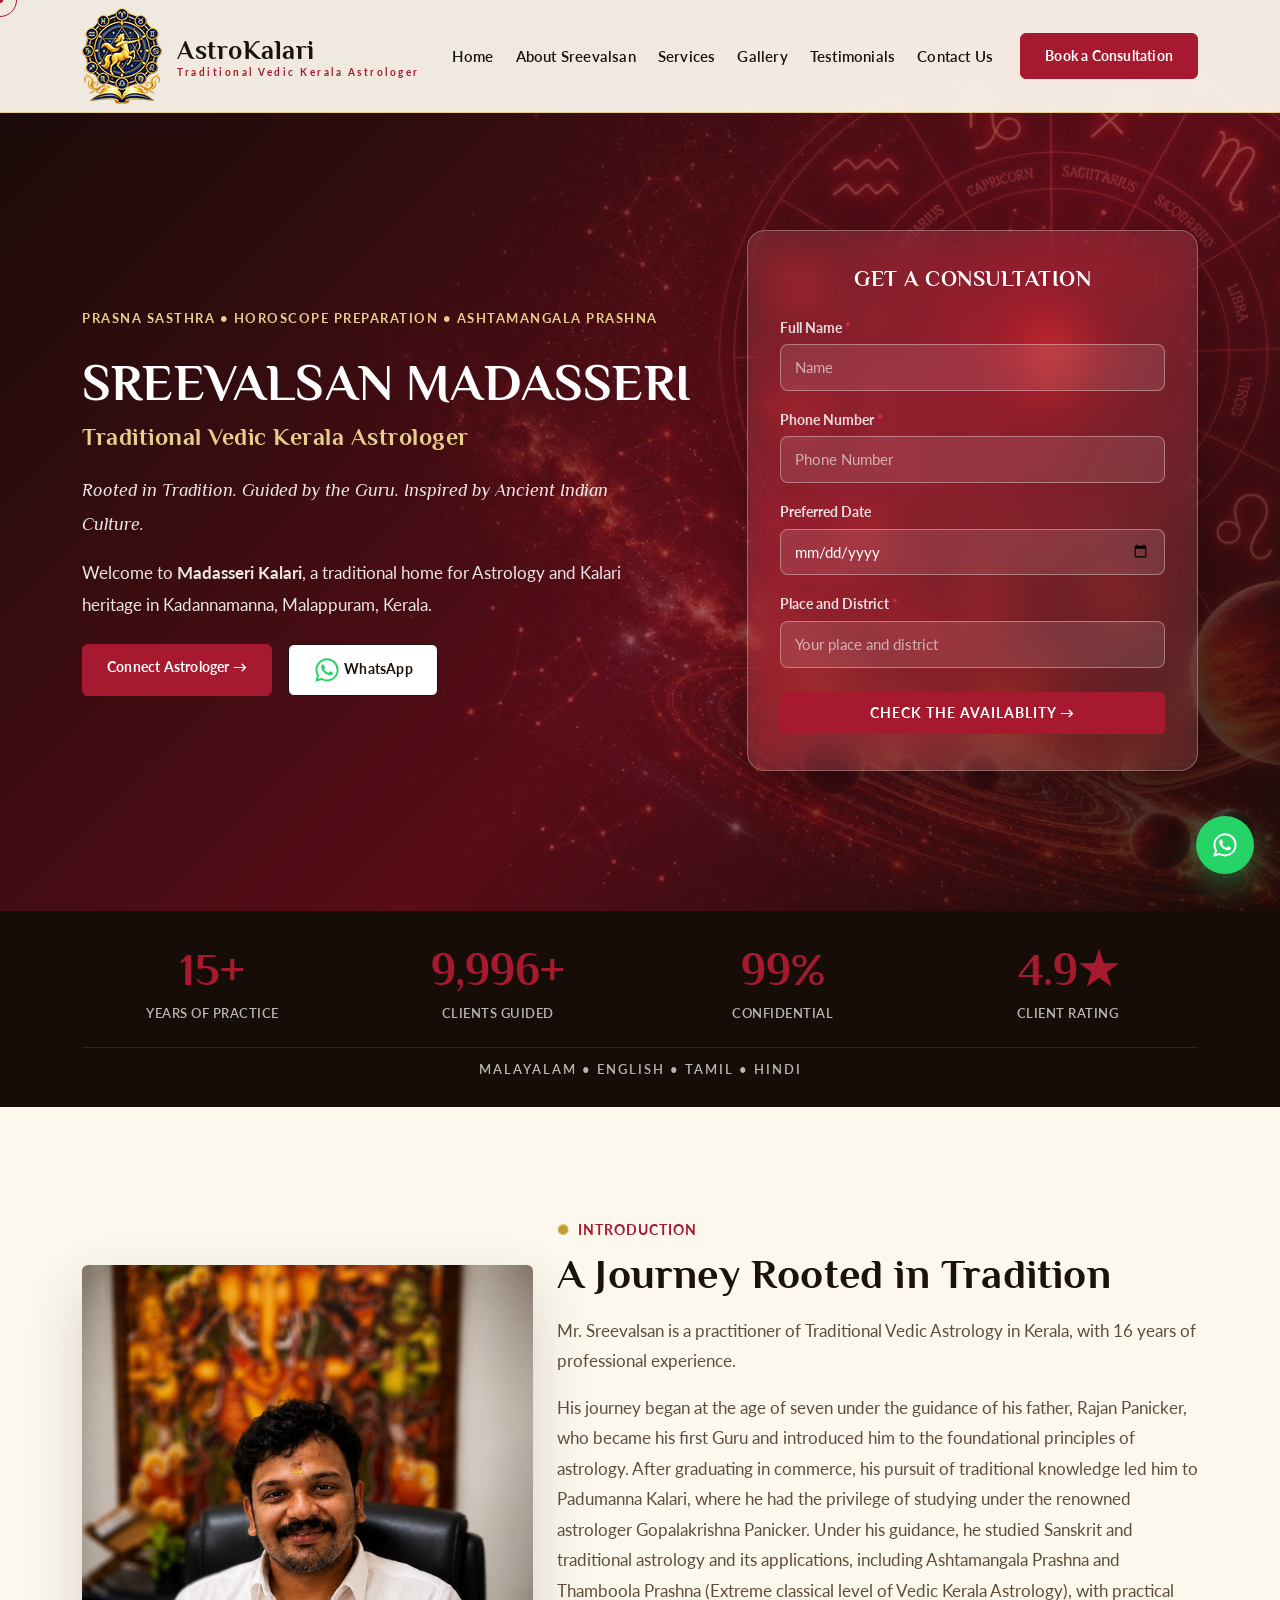
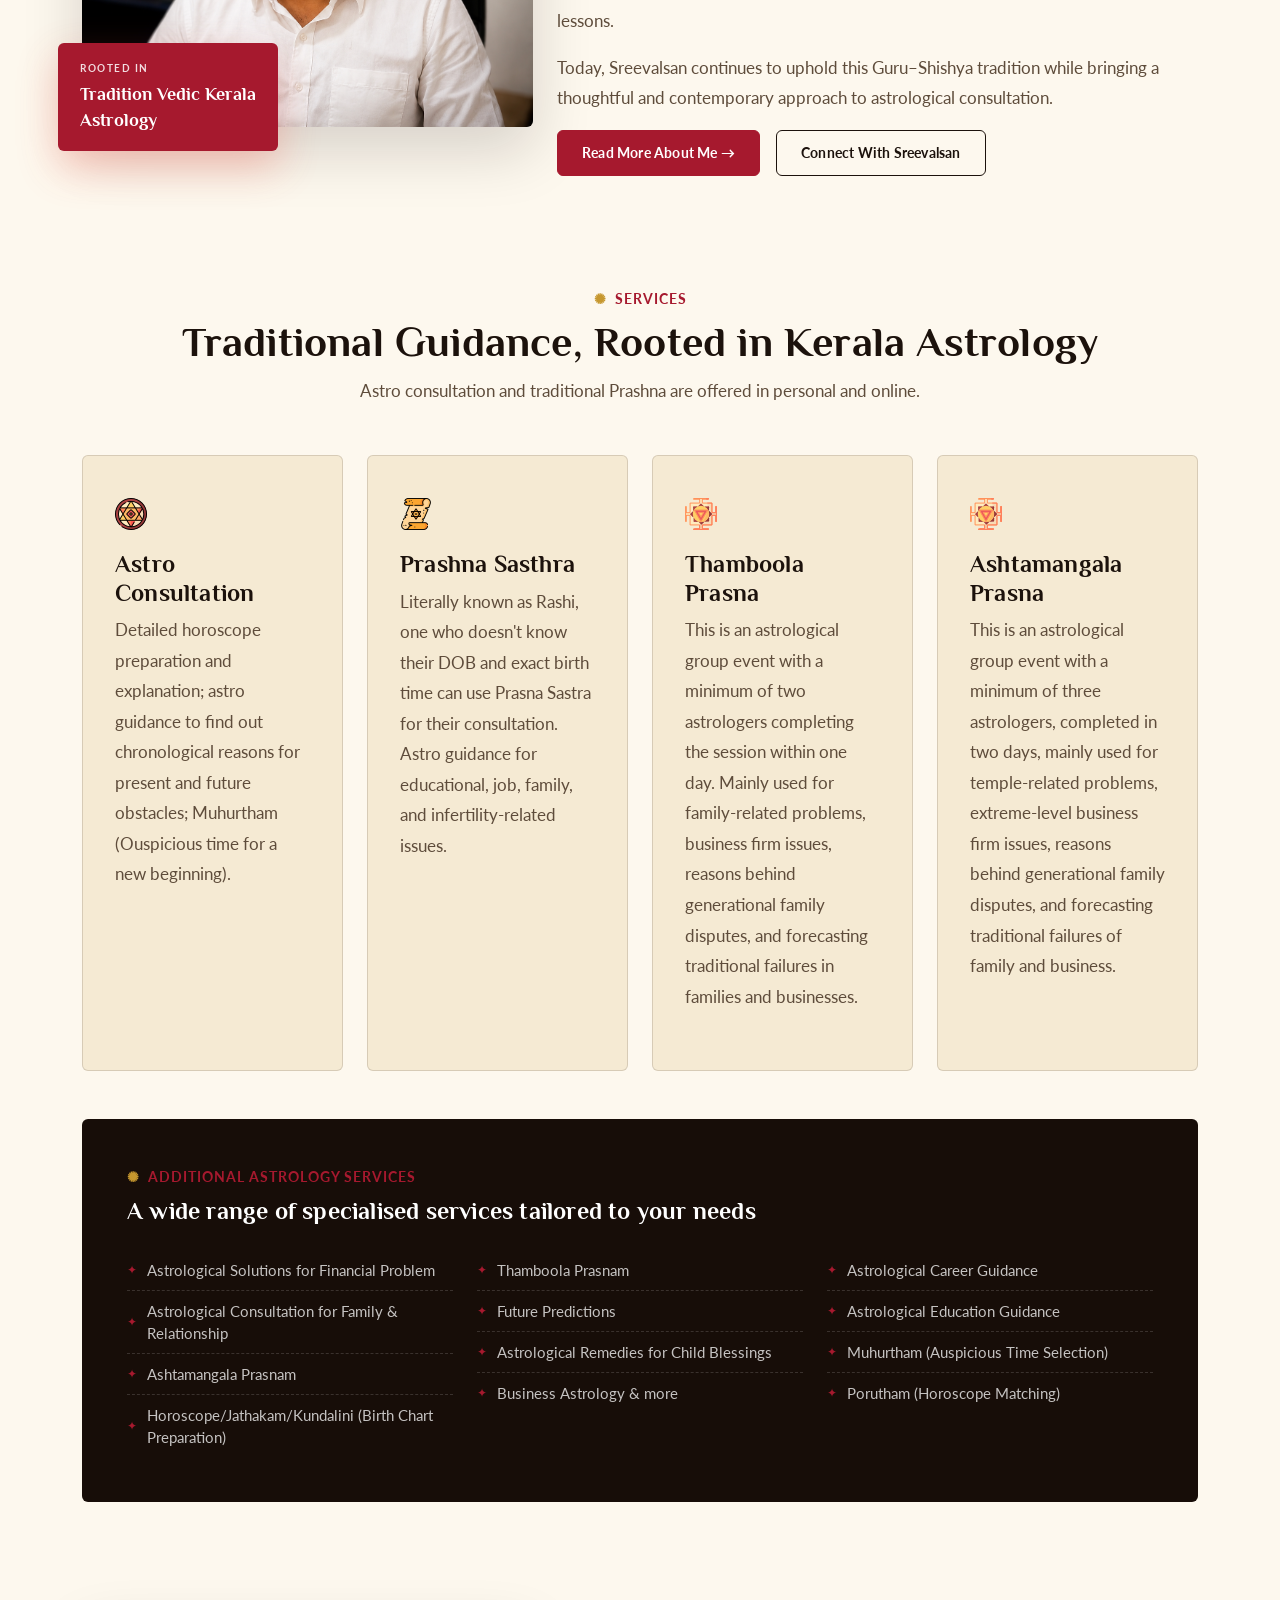
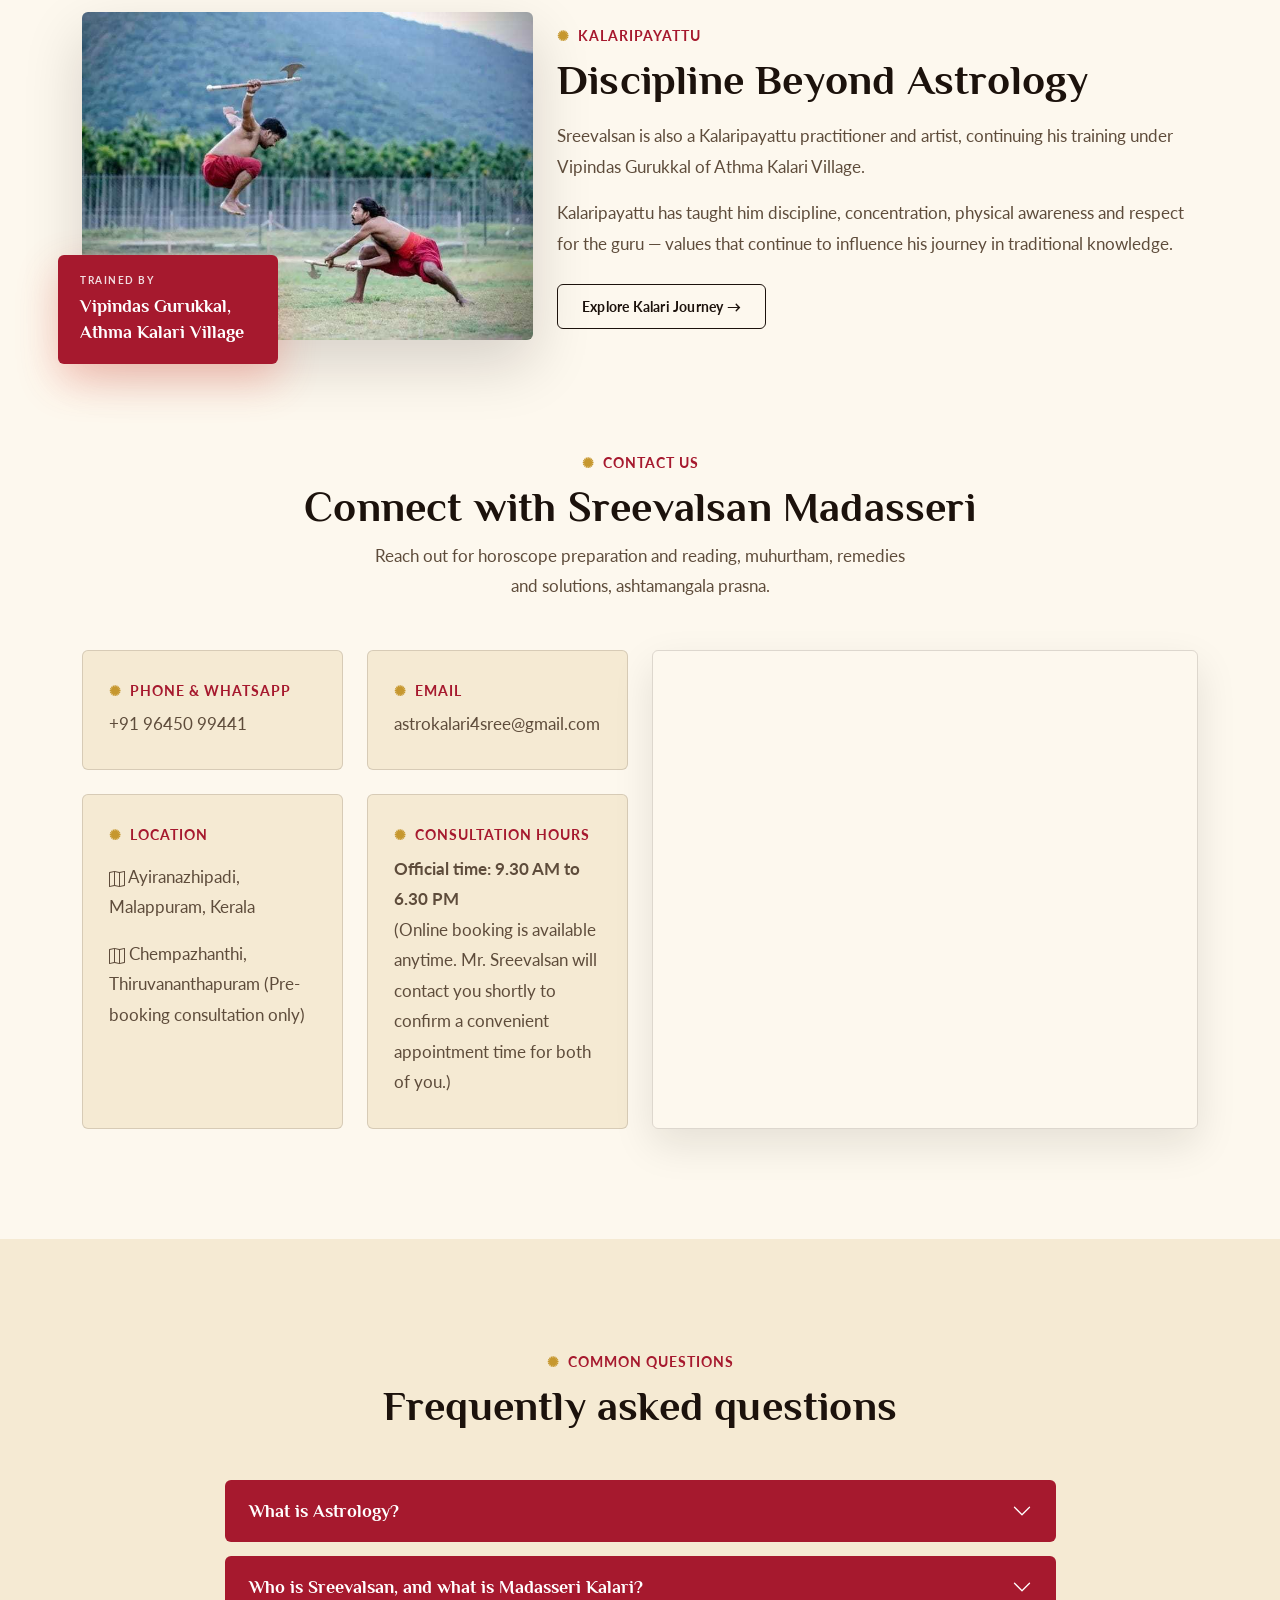
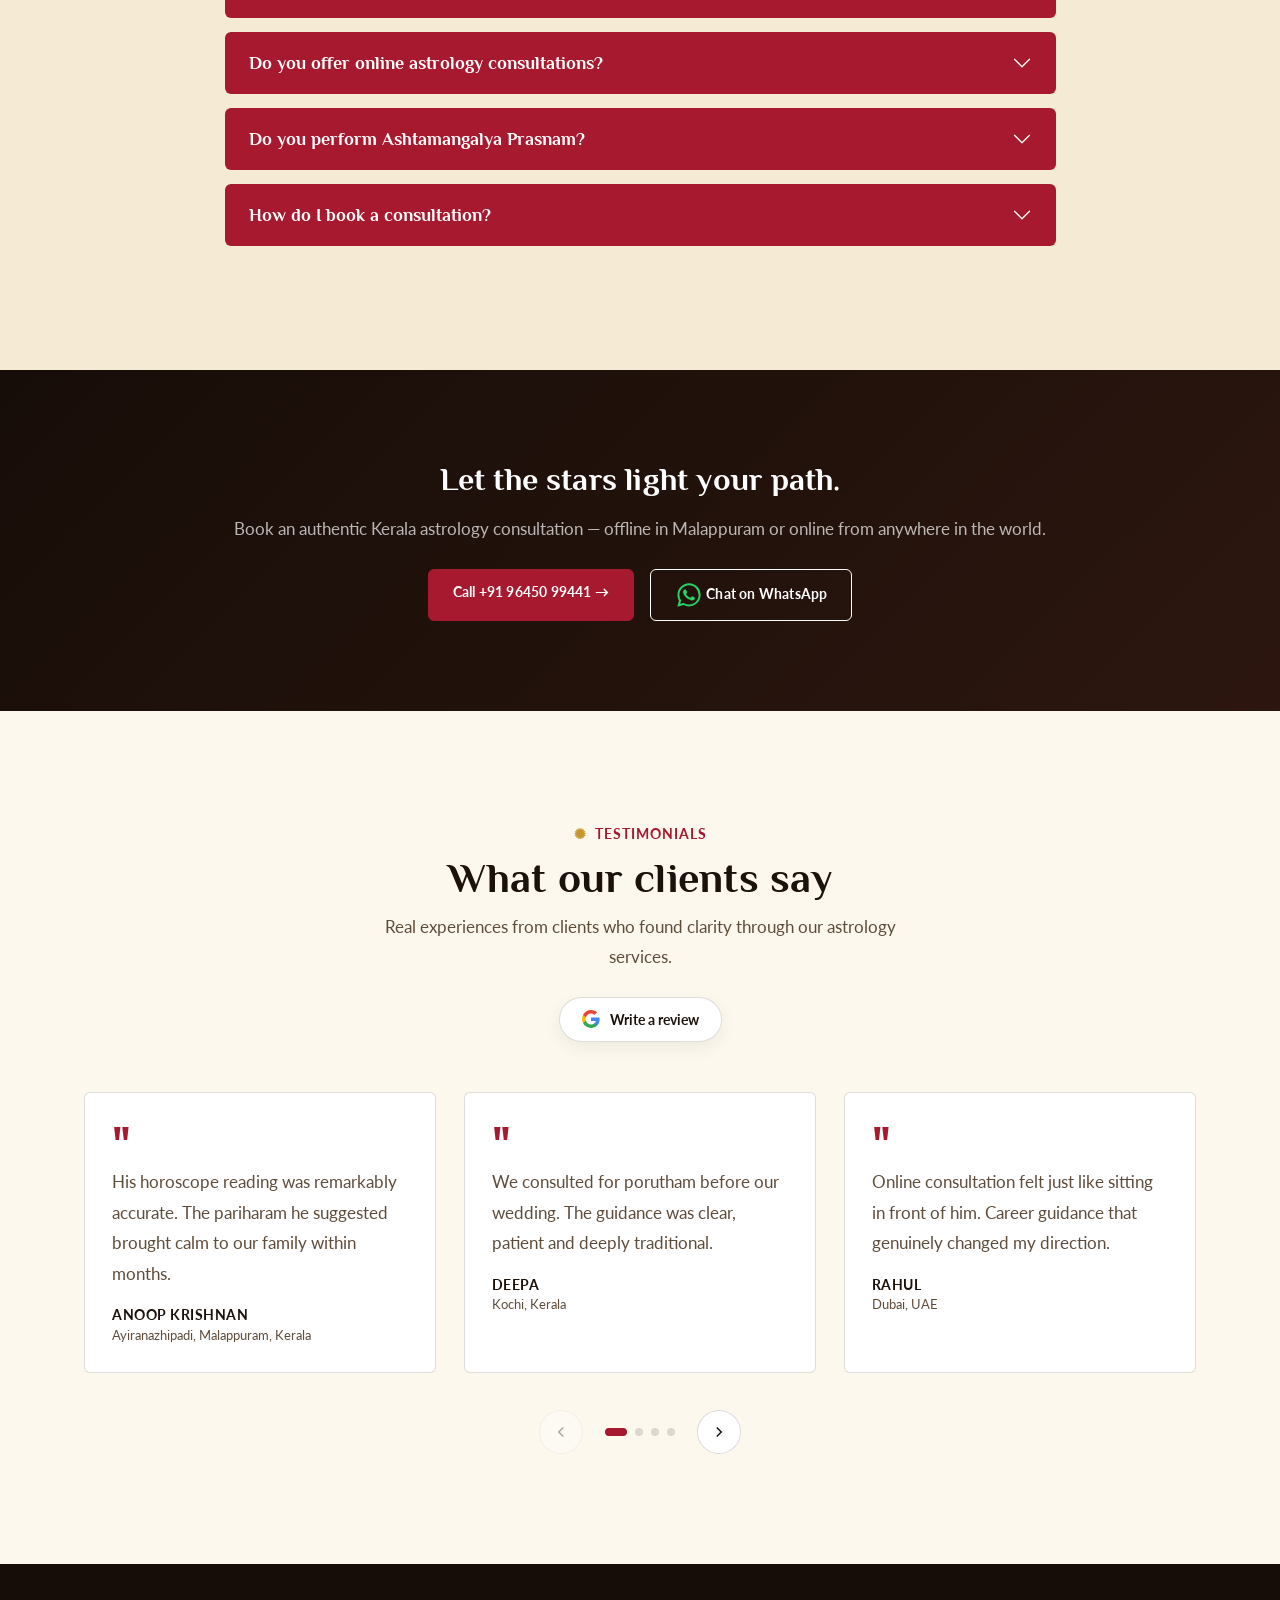
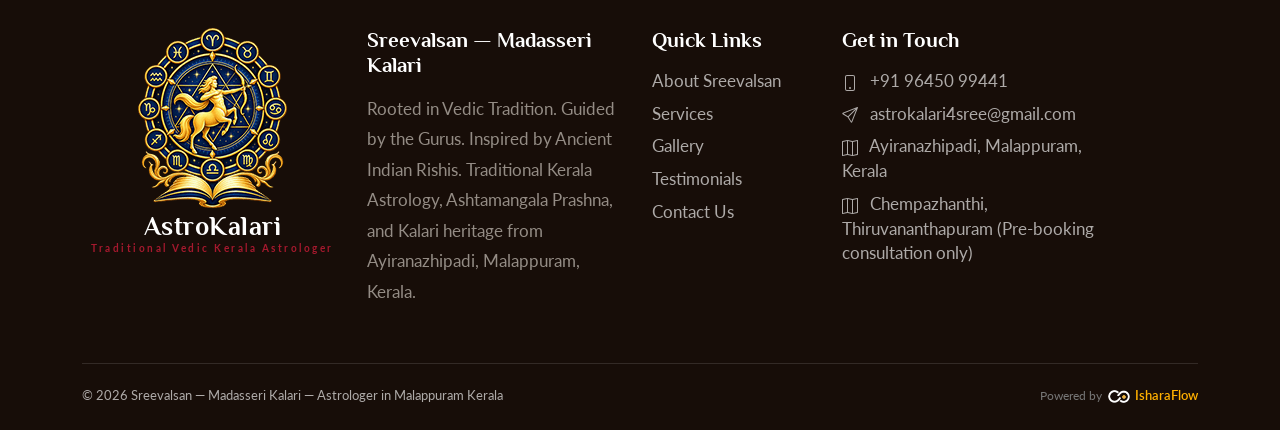
==== commit 5824f9bf: "re indexing" ====
--- a/index.html
+++ b/index.html
@@ -27,6 +27,7 @@
 <meta name="geo.region" content="IN-KL">
 <meta name="geo.placename" content="Malappuram">
 <meta name="robots" content="index, follow">
+<meta name="google-site-verification" content="4FiRi2bWNGmhmh0elTnkaxqPBVHSKLxGY8Y1rCqgKNs" />
 <link rel="icon" type="image/png" href="https://www.astrokalari.com/img/favicon.png">
 <!-- JSON-LD structured data -->
 <script type="application/ld+json">
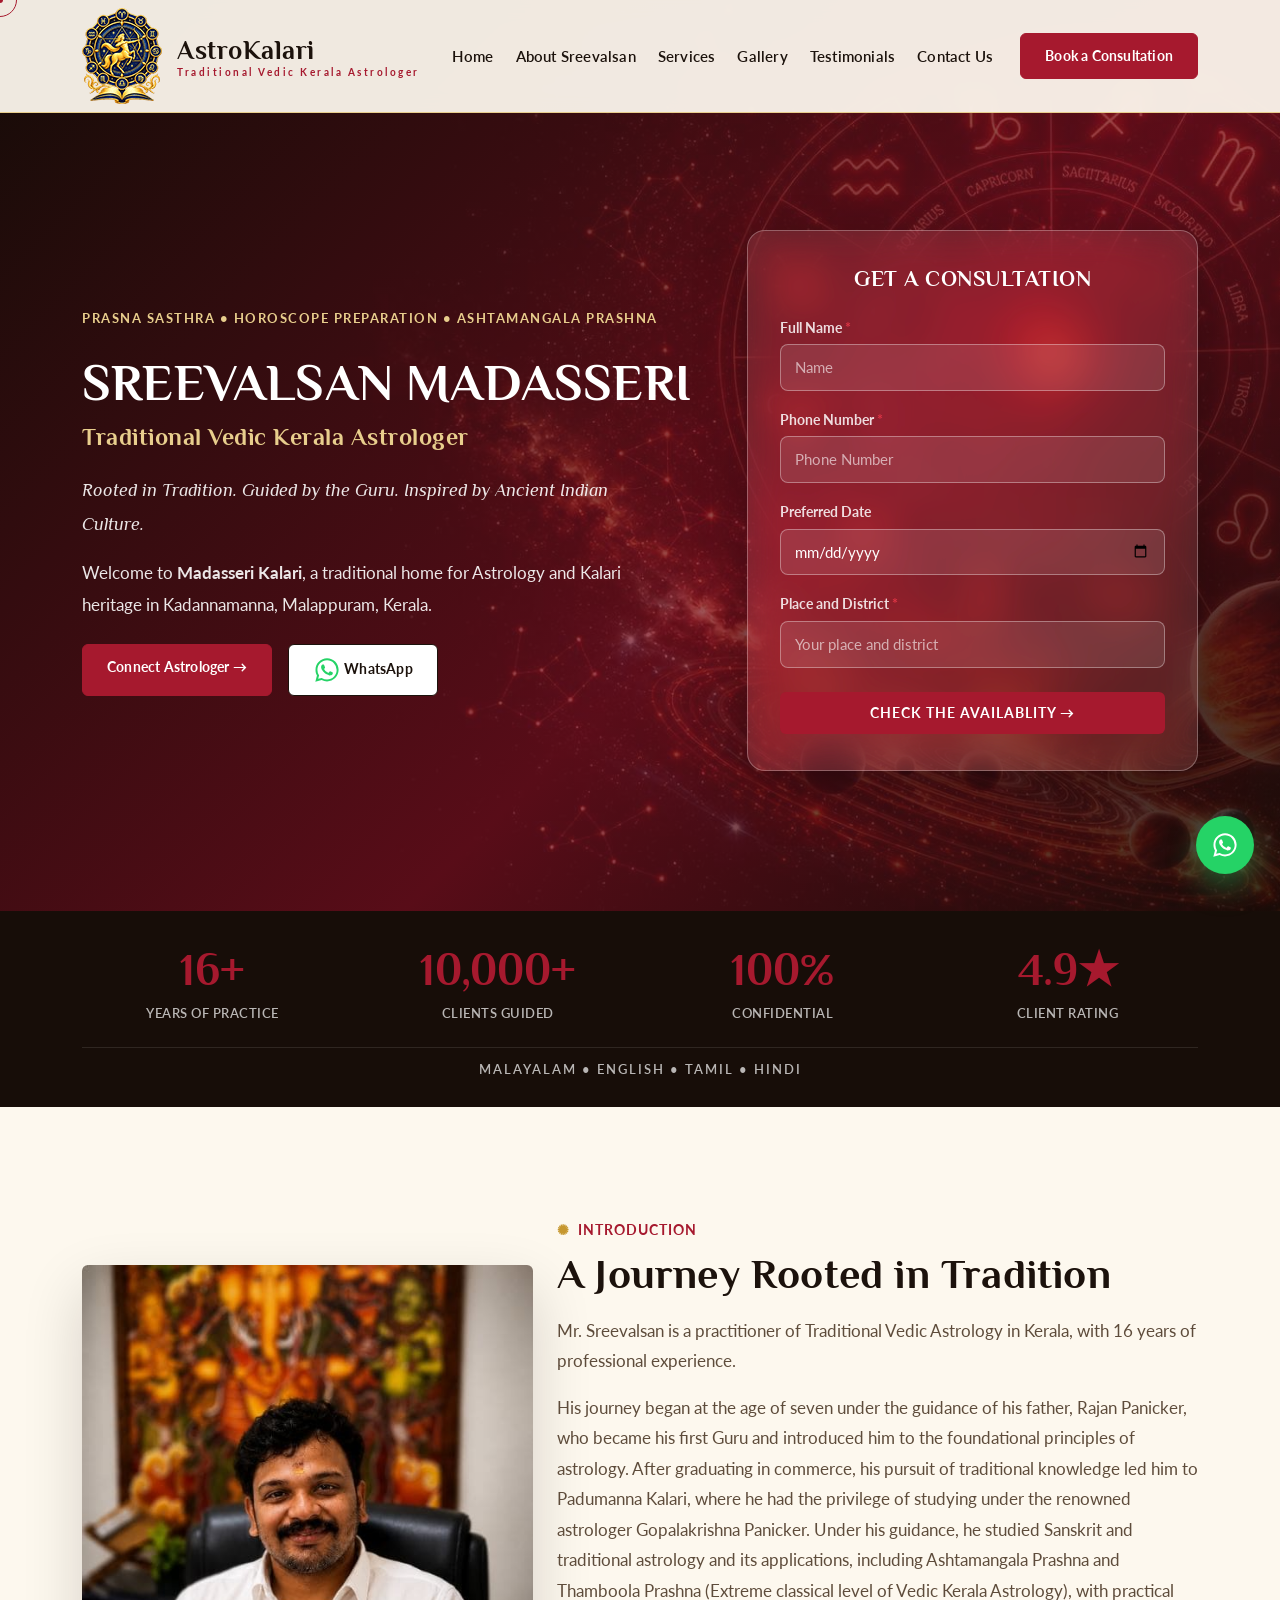
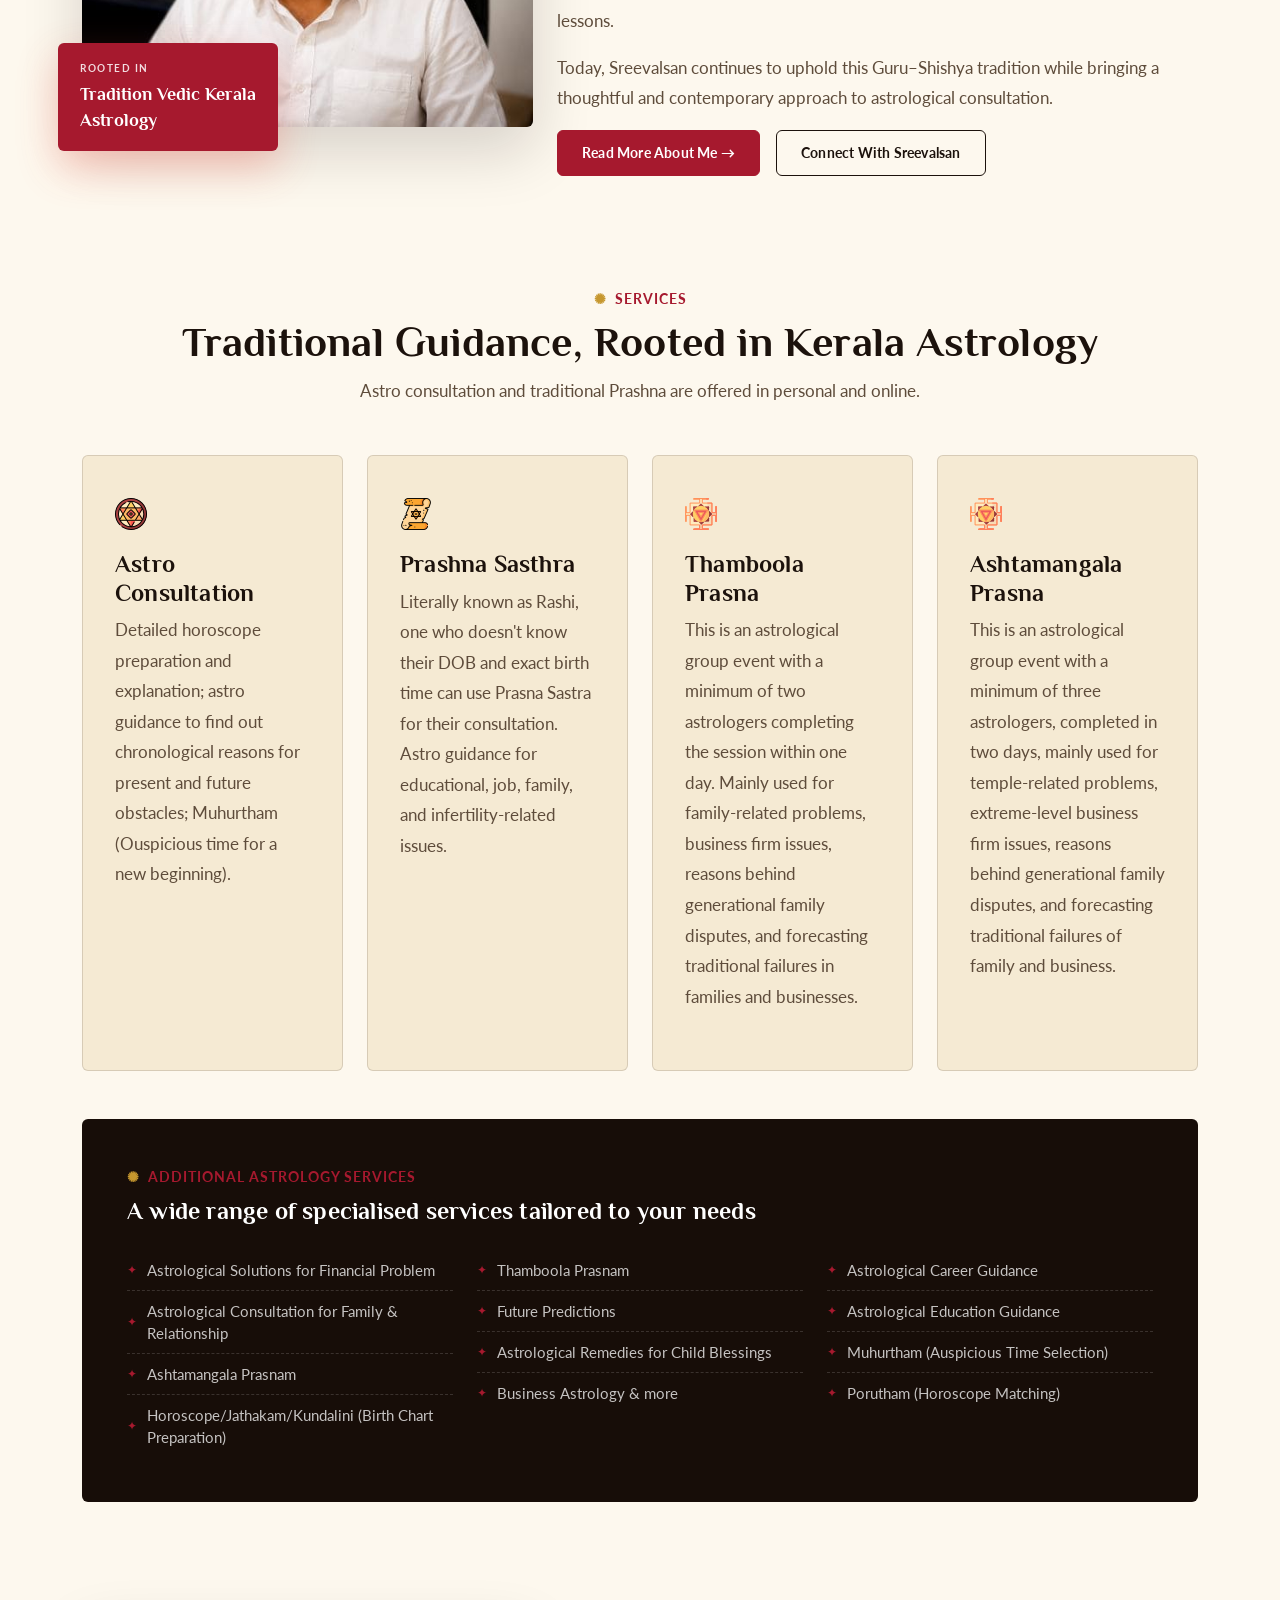
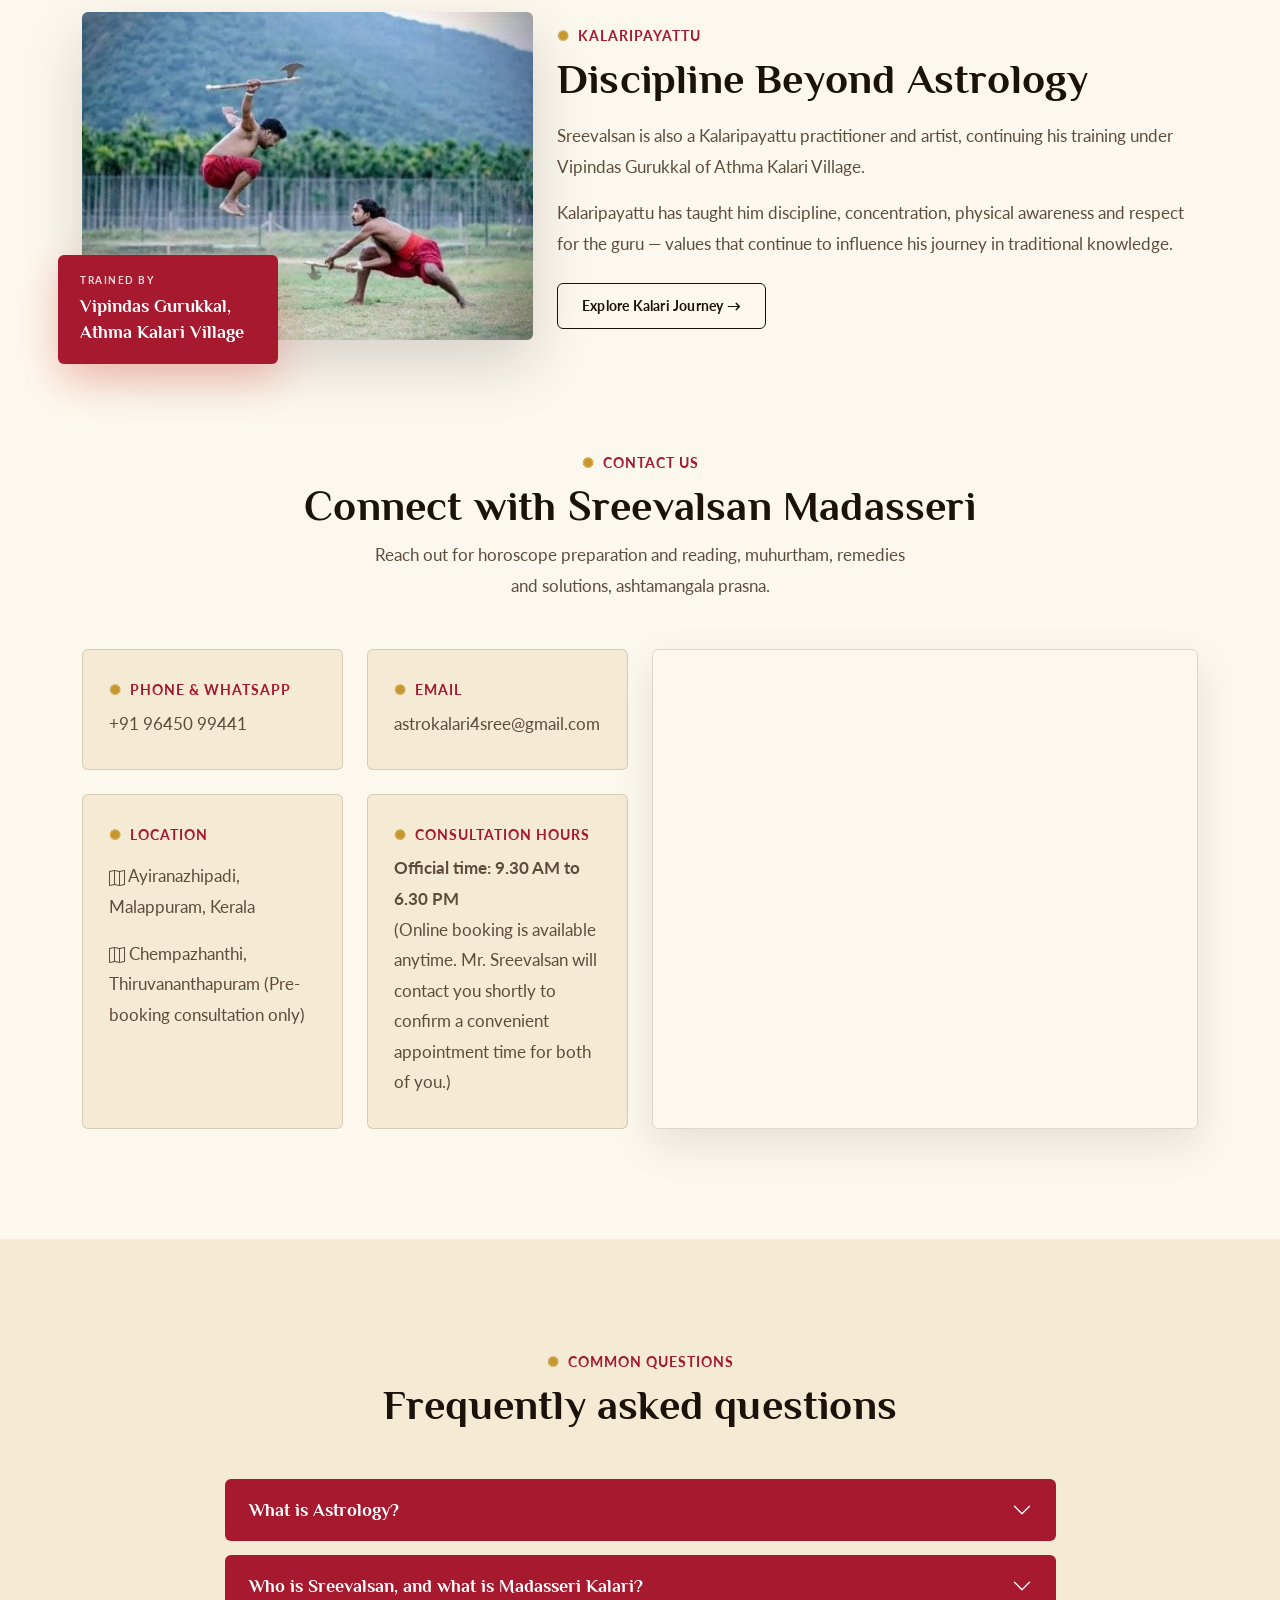
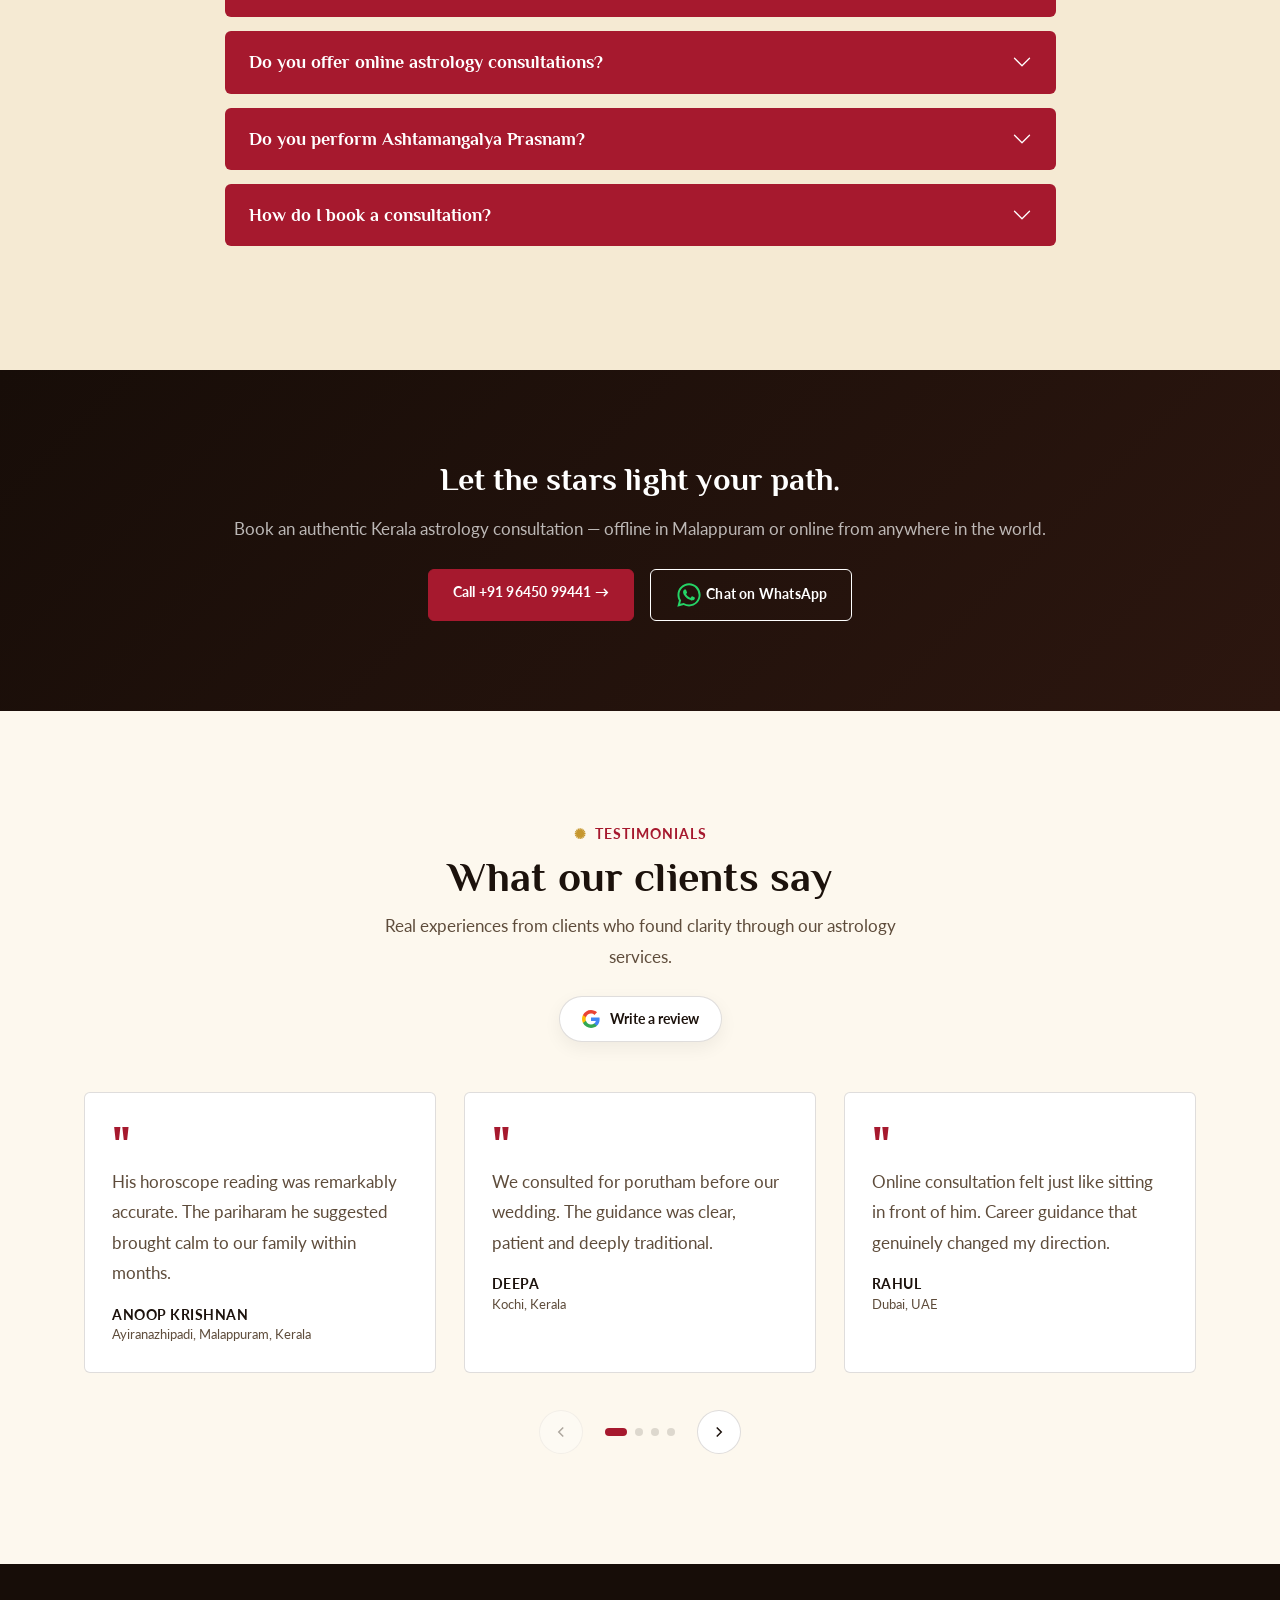
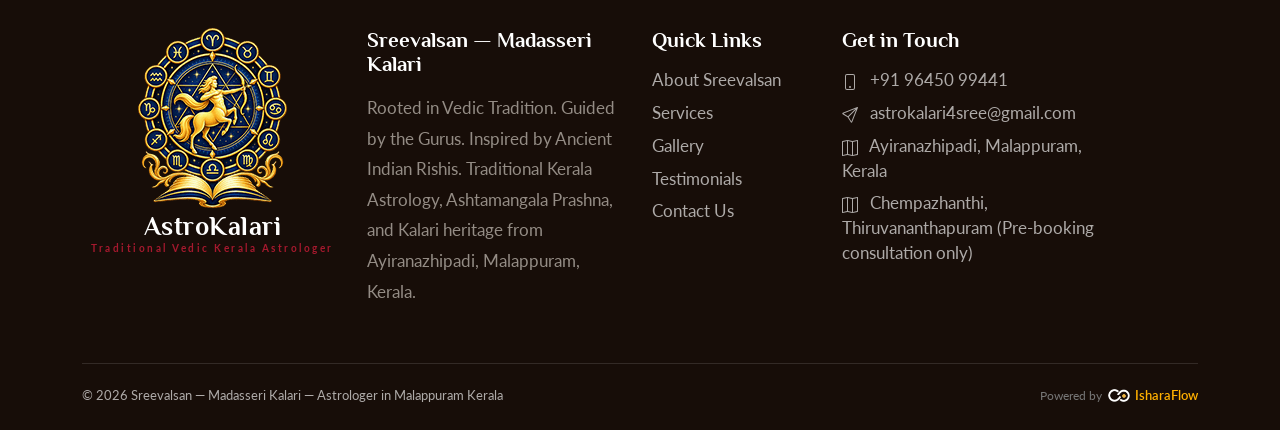
==== commit 0e4d1a40: "Add files via upload booking" ====
--- a/index.html
+++ b/index.html
@@ -5,7 +5,7 @@
 <meta name="viewport" content="width=device-width, initial-scale=1.0">
 <title>Sreevalsan | Best Astrologer in Kerala & Malappuram | Panicker, Jyolsyan, Kaniyan | Madasseri Kalarickal</title>
 <meta name="description" content="Sreevalsan is a traditional Kerala Vedic astrologer (Panicker / Jyolsyan / Kaniyan), widely regarded as one of the best astrologers in Kerala and Malappuram. Consult near you, in person or online, for Jyothisha, Ashtamangala Prashna & Traditional Prashna rooted in the Guru-Shishya tradition of Madasseri Kalarickal.">
-<meta name="keywords" content="astrologer, best astrologer in kerala, best astrologer in malappuram, best astrologer near me, panicker astrologer, panikker, jyolsyan, kaniyan, sreevalsan, kerala vedic astrologer, jyothisha, ashtamangala prashna, traditional prashna, Madasseri Kalarickal, malappuram astrologer, kerala heritage, kalaripayattu">
+<meta name="keywords" content="astrology, astrologer near me, astrology by date of birth, astrology signs, astrology app, free astrology, ai astrology, malayalam astrology, astrology tamil, malayalam hindi, best astrologer in kerala, best astrologer in malappuram, best astrologer near me, panicker astrologer, panikker, jyolsyan, kaniyan, sreevalsan, kerala vedic astrologer, jyothisha, ashtamangala prashna, traditional prashna, Madasseri Kalarickal, malappuram astrologer, kerala heritage, kalaripayattu">
 <meta name="author" content="Sreevalsan">
 <link rel="canonical" href="https://www.astrokalari.com/">
 
@@ -264,7 +264,7 @@
   <div class="hero-bg" style="background-image:url('img/sreevalsan-panicker.jpg');"></div>
   <div class="hero-overlay"></div>
   <div class="container hero-content reveal in">
-	<div class="row align-items-center gy-5">
+	<div class="row align-items-center home-bnr gy-5">
       <div class="col-lg-7 reveal-left">
         <span class="hero-kicker">Prasna Sasthra • Horoscope Preparation • Ashtamangala Prashna</span>
         <h1>SREEVALSAN MADASSERI<br><em>Traditional Vedic Kerala Astrologer</em></h1>
--- a/css/styles.css
+++ b/css/styles.css
@@ -1 +1 @@
-:root {--cream : #FDF8EE;--cream-deep : #F5EAD3;--ink : #1C120C;--ink-soft : #5E4C3B;--accent : #A6192E;--accent-dark : #7A1121;--accent-light : #F0D9C4;--gold : #C6972E;--gold-light : #E8CE8D;--dark : #170D08;--dark-soft : #2C160F;--line : rgba(28, 18, 12, 0.14);--radius : 6px;}* {box-sizing : border-box;}html {scroll-behavior : smooth;overflow-x : hidden;width : 100%;max-width : 100%;}body {background : var(--cream);color : var(--ink);font-family : 'Lato', sans-serif;font-weight : 400;font-size : 16.5px;overflow-x : hidden;width : 100%;max-width : 100%;position : relative;cursor : none;}h1, h2, h3, h4, .font-display {font-family : 'Philosopher', sans-serif;font-weight : 700;color : var(--ink);letter-spacing : 0.2px;}.eyebrow {font-family : 'Lato', sans-serif;font-size : 0.85rem;letter-spacing : 1px;text-transform : uppercase;color : var(--accent);font-weight : 700;}.eyebrow::before {content : "✺";display : inline-block;margin-right : 8px;color : var(--gold);}.section-title {position : relative;}.gold-rule {width : 64px;height : 3px;background : linear-gradient(90deg, var(--gold), var(--accent));margin : 14px auto 0;border-radius : 3px;}.gold-rule.left {margin : 14px 0 0;}p {color : var(--ink-soft);line-height : 1.85;font-weight : 400;}a {text-decoration : none;color : inherit;}::selection {background : var(--accent-light);color : var(--ink);}.cursor-dot, .cursor-ring {position : fixed;top : 0;left : 0;pointer-events : none;z-index : 9999;border-radius : 50%;transform : translate(-50%, -50%);}.mobile-view {display: none;}.cursor-dot {width : 6px;height : 6px;background : var(--accent);}.cursor-ring {width : 34px;height : 34px;border : 1px solid var(--accent);transition : width .18s, height .18s, border-color .18s, opacity .18s;}.cursor-ring.hover {width : 54px;height : 54px;border-color : var(--ink);}@media (hover:none), (pointer:coarse) {.cursor-dot, .cursor-ring{display : none;}body {cursor : auto;}}.reveal {opacity : 0;transform : translate(0px, 32px);transition : opacity .8s ease, transform .8s ease;}.reveal.in {opacity : 1;transform : translate(0px, 0px);}.reveal-left {opacity : 0;transform : translate(-32px, 0px);transition : opacity .8s ease, transform .8s ease;}.top-space {padding-top: 150px !important;}.reveal-left.in {opacity : 1;transform : translate(0px, 0px);}.reveal-right {opacity : 0;transform : translate(32px, 0px);transition : opacity .8s ease, transform .8s ease;}.reveal-right.in {opacity : 1;transform : translate(0px, 0px);}.navbar {background : rgba(253, 248, 238, 0.94);backdrop-filter : blur(10px);border-bottom : 1px solid var(--gold-light);padding : 3px 0;transition : padding .3s ease, box-shadow .3s ease;}.navbar.scrolled {padding : 10px 0;box-shadow : 0 6px 24px rgba(20, 15, 10, 0.08);}.navbar-brand {display: flex;align-content: center;align-items: center;}.astrologo img {width: 80px;margin-right: 15px;}.brand-name {font-family : 'Philosopher', sans-serif;font-size : 1.6rem;font-weight : 700;color : var(--ink);letter-spacing : .5px;}.brand-sub {font-family : 'Lato', sans-serif;font-size : 0.6rem;font-weight : 700;letter-spacing : 2.5px;color : var(--accent);display : block;margin-top : -4px;}.nav-link {font-family : 'Lato', sans-serif;font-size : 0.92rem;font-weight : 600;letter-spacing : .2px;color : var(--ink)!important;margin : 0 12px;position : relative;}.nav-link::after {content : "";position : absolute;left : 0;bottom : -4px;width : 0;height : 2px;background : var(--accent);transition : width .3s ease;}.nav-link:hover::after, .nav-link.active::after {width : 100%;}.nav-link.active, .nav-link:hover {color : var(--accent)!important;}.btn-gold {background : var(--accent);color : #fff!important;border : 1px solid var(--accent);font-family : 'Lato', sans-serif;font-weight : 700;font-size : .9rem;letter-spacing : .2px;padding : 11px 24px;border-radius : var(--radius);transition : all .3s ease;display : inline-block;}.btn-gold:hover {background : var(--accent-dark);border-color : var(--accent-dark);color : #fff!important;transform : translateY(-2px);}.btn-outline-ink {border : 1px solid var(--ink);color : var(--ink);font-weight : 700;font-size : .9rem;letter-spacing : .2px;padding : 11px 24px;border-radius : var(--radius);transition : all .3s ease;display : inline-block;}#home .btn-outline-ink {background: white;}#home .btn-outline-ink:hover {color: #a6192e;}.btn-outline-ink:hover {background : var(--ink);color : #fff;transform : translateY(-2px);}.hero {padding : 230px 0 140px;position : relative;overflow : hidden;background: url(../img/beautiful-constellations-with-purple-sky.jpg);background-size: cover;background-position: center;}.hero::before {content: "";position: absolute;z-index: 0;inset: 0px;background: linear-gradient(135deg, rgba(23, 13, 8, 0.88) 0%, rgba(122, 17, 33, 0.72) 60%, rgba(23, 13, 8, 0.85) 100%);}.hero .container {position : relative;z-index : 1;}.hero-kicker {font-family : 'Lato', sans-serif;font-size : .8rem;font-weight : 700;letter-spacing : 1.5px;color : var(--gold-light);text-transform : uppercase;display : inline-block;margin-bottom : 6px;}.hero h1 {font-size : 3.2rem;line-height : 1.18;margin : 18px 0 22px;font-weight : 700;color: #fff;}.hero h1 em {font-style : normal;color : var(--gold-light);font-size : 1.5rem;display : block;margin-top : 10px;letter-spacing : .5px;}.hero p.lead-text {font-size : 1.05rem;max-width : 560px;color: rgba(255, 255, 255, 0.9);}.hero-signature {font-family : 'Philosopher', sans-serif;font-style : italic;color : var(--ink-soft);font-size : 1rem;margin-top : 26px;}.hero-consult-form {background : rgba(255, 255, 255, 0.10);border : 1px solid rgba(255, 255, 255, 0.28);border-radius : 18px;padding : 36px 32px;backdrop-filter : blur(18px) saturate(150%);-webkit-backdrop-filter : blur(18px) saturate(150%);box-shadow : 0 20px 50px rgba(0, 0,0, 0.35);}.hero-consult-form h3 {color : #fff;font-family : 'Philosopher', sans-serif;font-weight : 700;letter-spacing : .5px;margin-bottom : 22px;text-align : center;text-transform : uppercase;font-size : 1.35rem;}.hero-consult-form .form-label {color : rgba(255, 255, 255, 0.85);}.hero-consult-form .form-control, .hero-consult-form .form-select {background : rgba(255, 255, 255, 0.10);border : 1px solid rgba(255, 255, 255, 0.35);color : #fff;}.hero-consult-form .form-control::placeholder, .hero-consult-form .form-select::placeholder {color : rgba(255, 255, 255, 0.6);}.hero-consult-form .form-control:focus, .hero-consult-form .form-select:focus {background : rgba(255, 255, 255, 0.18);border-color : var(--gold-light);box-shadow : 0 0 0 3px rgba(232, 206, 141, 0.25);color : #fff;}.hero-consult-form .form-select option {color : var(--ink);}.hero-consult-form .field-error {color : var(--gold-light);}.hero-consult-form .was-validated-field.is-invalid .form-control, .hero-consult-form .was-validated-field.is-invalid .form-select {border-color : #f0b5b5;}.hero-consult-form .was-validated-field.is-valid .form-control, .hero-consult-form .was-validated-field.is-valid .form-select {border-color : #8fe0b8;}.hero-consult-form .btn-gold {text-transform : uppercase;letter-spacing : 1px;font-size : .85rem;text-align : center;}@media (max-width:991px) {.mobile-view{display: block;}.desktop-view {display: none;}.slider-img .about-badge {position: unset;max-width: unset;margin-top: unset;margin-left: unset;width: 100%;}.hero-consult-form {padding : 30px 24px;margin-top : 10px;}}.chakra-wrap {position : relative;width : 100%;max-width : 480px;margin : 0 auto;aspect-ratio : 1/1;}.chakra-svg {position : absolute;inset : 0;width : 100%;height : 100%;animation : spin 90s linear infinite;}@keyframes spin {from{transform : rotate(0deg);}to {transform : rotate(360deg);}}.chakra-svg .zodiac-label {animation : counterspin 90s linear infinite;transform-origin : center;}@keyframes counterspin {from{transform : rotate(0deg);}to {transform : rotate(-360deg);}}.portrait-frame {position : absolute;left : 50%;top : 50%;transform : translate(-50%, -50%);width : 100%;aspect-ratio : 1/1;border-radius : 50%;overflow : hidden;box-shadow : 0 20px 60px rgba(20, 15, 10, 0.22);}.portrait-frame img {width : 100%;height : 100%;object-fit : cover;object-position : center 15%;}.hero-ring-dot {position : absolute;width : 10px;height : 10px;background : var(--accent);border-radius : 50%;box-shadow : 0 0 0 6px rgba(238, 81, 63, 0.14);}.stats-bar {background : var(--dark);border-top : 1px solid var(--line);border-bottom : 1px solid var(--line);padding : 25px 0;}.stat-num {font-family : 'Philosopher', sans-serif;font-weight : 700;font-size : 2.8rem;color : var(--accent);}.stat-label {font-size : .8rem;font-weight : 600;letter-spacing : .5px;color : rgba(255, 255, 255, 0.7);text-transform : uppercase;}.about-img-wrap {position : relative;}.about-img-wrap img {width : 100%;border-radius : var(--radius);box-shadow : 0 24px 60px rgba(20, 15, 10, 0.16);}.about-badge {position : absolute;bottom : -24px;left : -24px;background : var(--accent);color : #fff;padding : 18px 22px;font-family : 'Philosopher', sans-serif;font-weight : 700;font-size : 1.1rem;max-width : 220px;border-radius : var(--radius);box-shadow : 0 16px 40px rgba(238, 81, 63, 0.3);}.about-badge span {display : block;font-family : 'Lato', sans-serif;font-weight : 700;font-size : .65rem;letter-spacing : 1.5px;text-transform : uppercase;color : rgba(255, 255, 255, 0.85);margin-bottom : 4px;}.section {padding : 110px 0;}#services {padding: 0 0;}#kalari {padding-bottom: 0;}.section-title {font-size : 2.6rem;font-weight : 700;}.section-sub {max-width : 560px;margin : 0 auto;}.service-card {background : var(--cream-deep);border : 1px solid var(--line);padding : 42px 32px;border-radius : var(--radius);transition : transform .35s ease, box-shadow .35s ease, background .35s ease;height : 100%;}.service-card:hover {transform : translateY(-8px);box-shadow : 0 24px 50px rgba(20, 15, 10, 0.12);background : var(--accent);}.service-card:hover h4, .service-card:hover p {color : #fff;}.service-card:hover .service-icon svg {stroke : #fff;}.service-icon {width : 52px;height : 52px;}.service-icon svg {width : 100%;height : 100%;stroke : var(--accent);transition : stroke .35s ease;}.additional-services {background : var(--dark);border : 1px solid var(--line);padding : 44px;border-radius : var(--radius);}.additional-services .eyebrow {color : var(--accent);}.additional-services h4 {color : #fff;}.additional-services ul {list-style : none;padding : 0;margin : 0;}.additional-services li {padding : 9px 0;border-bottom : 1px dashed rgba(255, 255, 255, 0.15);font-size : .92rem;color : rgba(255, 255, 255, 0.75);display : flex;align-items : center;gap : 10px;}.additional-services li:last-child {border-bottom : none;}.additional-services li::before {content : "✦";color : var(--accent);font-size : .75rem;}.section-alt {background : var(--cream-deep);}.testimonial-card {background : #fff;border : 1px solid var(--line);padding : 26px 27px;border-radius : var(--radius);height : 99%;}.testimonial-mark {font-family : 'Philosopher', sans-serif;font-weight : 700;font-size : 3rem;color : var(--accent);line-height : 1;}.testimonial-name {font-family : 'Lato', sans-serif;font-weight : 700;font-size : .85rem;letter-spacing : .5px;color : var(--ink);text-transform : uppercase;}.testimonial-loc {font-size : .8rem;color : var(--ink-soft);}.award-item {text-align : center;padding : 36px 20px;background : #fff;border : 1px solid var(--line);border-radius : var(--radius);height : 100%;transition : background .3s ease;}.award-item:hover {background : var(--accent);}.award-item:hover p, .award-item:hover .award-icon {color : #fff;stroke : #fff;}.award-icon {width : 44px;height : 44px;margin : 0 auto 16px;stroke : var(--accent);transition : stroke .3s ease;}.gallery-item {position : relative;overflow : hidden;border-radius : var(--radius);aspect-ratio : 1/1;box-shadow : 0 10px 30px rgba(20, 15, 10, 0.1);}.gallery-item img, .gallery-item svg {width : 100%;height : 100%;object-fit : cover;display : block;transition : transform .6s ease;}.gallery-item:hover img, .gallery-item:hover svg {transform : scale(1.08);}.gallery-caption {position : absolute;left : 0;right : 0;bottom : 0;padding : 16px 18px;background : linear-gradient(0deg, rgba(21, 18, 15, 0.88) 0%, rgba(21, 18, 15, 0) 100%);color : #fff;font-family : 'Philosopher', sans-serif;font-weight : 700;font-size : 1rem;transform : translateY(8px);opacity : 0;transition : opacity .35s ease, transform .35s ease;}.gallery-item:hover .gallery-caption {opacity : 1;transform : translateY(0);}.gallery-tab {font-family: 'Lato', sans-serif;font-weight: 700;font-size: .85rem;letter-spacing: .3px;background: transparent;border: 1px solid var(--line);color: var(--ink-soft);padding: 10px 22px;border-radius: 50px;transition: all .3s ease;cursor: pointer;}.gallery-tabs {display: flex;flex-wrap: wrap;justify-content: center;gap: 10px;margin-bottom: 38px;}.gallery-tab.active {background: var(--accent);border-color: var(--accent);color: #fff;}.gallery-tab:hover {border-color: var(--accent);color: #be902c;}@media (max-width:767px) {.gallery-caption{opacity : 1;transform : translateY(0);font-size : .85rem;padding : 12px;}}.accordion-item {background : var(--accent);border : none;border-radius : var(--radius);margin-bottom : 14px;overflow : hidden;}.accordion-button {background : transparent;font-family : 'Philosopher', sans-serif;font-weight : 700;font-size : 1.15rem;color : #fff;padding : 20px 24px;box-shadow : none!important;}.accordion-button:not(.collapsed) {color : #fff;background : rgba(0, 0,0, 0.08);}.accordion-button::after {filter : brightness(0) invert(1);}.accordion-body {padding : 0 24px 24px;color : rgba(255, 255, 255, 0.9);}.contact-item .contact-link:hover {color: #c6972e;}.cta-band {background : linear-gradient(135deg, var(--dark) 0%, var(--dark-soft) 100%);color : #fff;padding : 90px 0;text-align : center;position : relative;overflow : hidden;}.cta-band h2 {color : #fff;}.cta-band p {color : rgba(255, 255, 255, 0.7);}.contact-item {border : 1px solid var(--line);padding : 30px 26px;border-radius : var(--radius);height : 100%;background : var(--cream-deep);transition : background .3s ease;}.contact-link {color : inherit;text-decoration : none;transition : color .2s ease;}.contact-link:hover {color : var(--accent);text-decoration : underline;}.contact-item:hover {background : var(--accent);}.contact-item:hover p, .contact-item:hover .eyebrow {color : #fff;}.contact-item .eyebrow {display : block;margin-bottom : 8px;}footer {background : var(--dark);color : rgba(255, 255, 255, 0.65);padding : 64px 0 24px;}footer h5 {color : #fff;font-family : 'Philosopher', sans-serif;font-weight : 700;font-size : 1.3rem;}footer a {color : rgba(255, 255, 255, 0.65);transition : color .25s ease;}footer a:hover {color : var(--accent);}footer .mb-2 svg {margin-right: 8px;}.astrofootername {text-align: center;}.astrofootername .brand-name {color: white;}.footerlogo img {margin: auto;display: block;max-width: 150px;}.footer-bottom {border-top : 1px solid rgba(255, 255, 255, 0.12);margin-top : 40px;padding-top : 22px;font-size : .8rem;}.whatsapp-float {position : fixed;right : 26px;bottom : 26px;width : 58px;height : 58px;background : #25D366;border-radius : 50%;display : flex;align-items : center;justify-content : center;box-shadow : 0 12px 30px rgba(37, 211, 102, 0.4);z-index : 1000;transition : transform .25s ease;}.whatsapp-float:hover {transform : scale(1.08);}.back-to-top {position : fixed;right : 26px;bottom : 96px;width : 46px;height : 46px;background : var(--accent);color : #fff;border-radius : 50%;display : flex;align-items : center;justify-content : center;z-index : 1000;opacity : 0;pointer-events : none;transition : opacity .3s ease, transform .3s ease;border : 1px solid var(--accent);}.back-to-top.show {opacity : 1;pointer-events : auto;}.back-to-top:hover {background : var(--accent-dark);border-color : var(--accent-dark);}.review-btn {display : inline-flex;align-items : center;gap : 10px;background : #fff;border : 1px solid var(--line);color : var(--ink);font-family : 'Lato', sans-serif;font-weight : 700;font-size : .9rem;padding : 11px 22px;border-radius : 50px;box-shadow : 0 6px 18px rgba(20, 15, 10, 0.06);transition : all .25s ease;}.review-btn:hover {transform : translateY(-2px);box-shadow : 0 12px 26px rgba(20, 15, 10, 0.12);border-color : var(--accent);}.testimonial-slider {overflow : hidden;}.testimonial-track {display : flex;gap : 24px;transition : transform .5s cubic-bezier(.4, 0,.2, 1);}.testimonial-slide {flex : 0 0 calc(33.333% - 16px);min-width : 0;}.testimonial-slide .testimonial-card {margin : 2px;}.slider-controls {display : flex;align-items : center;justify-content : center;gap : 22px;margin-top : 36px;}.slider-btn {width : 44px;height : 44px;border-radius : 50%;border : 1px solid var(--line);background : #fff;color : var(--ink);display : flex;align-items : center;justify-content : center;transition : all .25s ease;flex : 0 0 auto;}.slider-btn:hover {background : var(--accent);border-color : var(--accent);color : #fff;}.slider-btn:disabled {opacity : .35;cursor : default;}.slider-btn:disabled:hover {background : #fff;border-color : var(--line);color : var(--ink);}.slider-dots {display : flex;gap : 8px;}.slider-dots .dot {width : 8px;height : 8px;border-radius : 50%;background : var(--line);border : none;padding : 0;transition : all .25s ease;}.slider-dots .dot.active {background : var(--accent);width : 22px;border-radius : 5px;}.powered-by {display: flex;align-items: center;justify-content: center;gap: 6px;font-size: 12px;color: #777;}.powered-by a {display: inline-flex;align-items: center;gap: 5px;color: #ffb000;text-decoration: none;}.powered-by img {width: 22px;object-fit: contain;}.powered-by strong {font-size: 13px;font-weight: 600;}@media (max-width:991px) {.testimonial-slide{flex : 0 0 calc(50% - 12px);}.about-badge {display: inline-block;}}@media (max-width:576px) {.testimonial-slide{flex : 0 0 100%;}}.contact-form-wrap {background : var(--cream-deep);border : 1px solid var(--line);border-radius : var(--radius);padding : 40px;}.contact-form-wrap h4 {font-family : 'Philosopher', sans-serif;font-weight : 700;}.form-label {font-family : 'Lato', sans-serif;font-weight : 700;font-size : .85rem;color : var(--ink);margin-bottom : 6px;}.form-control, .form-select {font-family : 'Lato', sans-serif;border : 1px solid var(--line);border-radius : 8px;padding : 11px 14px;font-size : .95rem;color : var(--ink);background : #fff;transition : border-color .25s ease, box-shadow .25s ease;}.form-control:focus, .form-select:focus {border-color : var(--accent);box-shadow : 0 0 0 3px rgba(238, 81, 63, 0.15);outline : none;}.field-error {display : none;color : var(--accent-dark);font-size : .78rem;margin-top : 5px;}.was-validated-field.is-invalid .field-error {display : block;}.was-validated-field.is-invalid .form-control, .was-validated-field.is-invalid .form-select {border-color : var(--accent-dark);}.was-validated-field.is-valid .form-control, .was-validated-field.is-valid .form-select {border-color : #3aa76d;}.form-alert {display : none;padding : 13px 16px;border-radius : 8px;font-size : .9rem;font-weight : 600;}.form-alert-success {background: rgb(51 12 15);color: #25d366;}.form-alert-error {background : rgba(238, 81, 63, 0.1);color : var(--accent-dark);}.form-alert.show {display : block;}#cfSubmitBtn {border : none;cursor : pointer;}#cfSubmitBtn:disabled {opacity : .6;cursor : default;}.cf-spinner {display : inline-block;width : 14px;height : 14px;border : 2px solid rgba(255, 255, 255, 0.5);border-top-color : #fff;border-radius : 50%;animation : cfspin .7s linear infinite;margin-right : 8px;vertical-align : -2px;}.chakra-wrap img {animation: slowRotate 45s linear infinite;transform-origin: center;}@keyframes slowRotate {0%{transform: rotate(0deg);}100% {transform: rotate(360deg);}}@keyframes cfspin {to{transform : rotate(360deg);}}.map-wrap {border-radius : var(--radius);overflow : hidden;box-shadow : 0 16px 40px rgba(20, 15, 10, 0.1);min-height : 340px;border : 1px solid var(--line);}.map-wrap iframe {display : block;width : 100%;height : 100%;}@media (max-width:1399px) {.nav-link{margin: 0 3px;}}@media (max-width:1199px) {span.brand-sub {letter-spacing: 0.5px;}.nav-item .btn-gold {padding: 8px 11px;font-size: .7rem;}.nav-link {margin: 0 0px;font-size: 0.85rem;}}@media (max-width:991px) {.hero{padding : 130px 0 70px;text-align : center;}.hero p.lead-text {margin : 0 auto;}.hero h1 {font-size : 2.6rem;}.chakra-wrap {margin-top : 50px;max-width : 340px;}.about-badge {position : static;margin-top : -40px;margin-left : 20px;}body {cursor : auto;padding-top: 40px;}.cursor-dot, .cursor-ring {display : none;}.section {padding : 80px 0;}.section-title {font-size : 2.15rem;}.map-wrap {min-height : 320px;}}@media (max-width:991px) {.navbar-collapse{background : #fff;border-radius : var(--radius);padding : 18px 20px;margin-top : 14px;box-shadow : 0 16px 40px rgba(20, 15, 10, 0.12);border : 1px solid var(--line);}.nav-link {margin : 6px 0;display : block;}.navbar-nav .ms-lg-3 {margin-left : 0!important;}.hero .d-flex.flex-wrap.gap-3.mt-4 {justify-content: center;}}@media (max-width:767px) {.navbar{padding : 12px 0;}.brand-name {font-size : 1.3rem;}.stat-num {font-size : 2.1rem;}.additional-services {padding : 30px 22px;}.about-badge {max-width : none;}.contact-form-wrap {padding : 28px 22px;}}@media (max-width:576px) {.hero{padding : 118px 0 56px;}.hero h1 {font-size : 2.05rem;}.hero-kicker {font-size : .72rem;}.hero p.lead-text {font-size : .98rem;}.chakra-wrap {max-width : 260px;margin-top : 36px;}.section {padding : 60px 0;}.section-title {font-size : 1.75rem;}.section-sub {font-size : .94rem;}.service-card {padding : 32px 22px;}.testimonial-card {padding : 28px 22px;}.cta-band {padding : 60px 0;}.cta-band h2 {font-size : 1.9rem;}.about-badge {left : 0;bottom : -18px;padding : 14px 18px;font-size : .95rem;}.contact-item {padding : 22px 18px;}.whatsapp-float {width : 50px;height : 50px;right : 16px;bottom : 16px;}.back-to-top {width : 40px;height : 40px;right : 16px;bottom : 78px;}.slider-controls {gap : 14px;}.col-sm-12 {width : 100%;}}@media (max-width:375px) {.astrologo img {width: 46px;margin-right: 10px;}}+:root {--cream : #FDF8EE;--cream-deep : #F5EAD3;--ink : #1C120C;--ink-soft : #5E4C3B;--accent : #A6192E;--accent-dark : #7A1121;--accent-light : #F0D9C4;--gold : #C6972E;--gold-light : #E8CE8D;--dark : #170D08;--dark-soft : #2C160F;--line : rgba(28, 18, 12, 0.14);--radius : 6px;}* {box-sizing : border-box;}html {scroll-behavior : smooth;overflow-x : hidden;width : 100%;max-width : 100%;}body {background : var(--cream);color : var(--ink);font-family : 'Lato', sans-serif;font-weight : 400;font-size : 16.5px;overflow-x : hidden;width : 100%;max-width : 100%;position : relative;cursor : none;}h1, h2, h3, h4, .font-display {font-family : 'Philosopher', sans-serif;font-weight : 700;color : var(--ink);letter-spacing : 0.2px;}.eyebrow {font-family : 'Lato', sans-serif;font-size : 0.85rem;letter-spacing : 1px;text-transform : uppercase;color : var(--accent);font-weight : 700;}.eyebrow::before {content : "✺";display : inline-block;margin-right : 8px;color : var(--gold);}.section-title {position : relative;}.gold-rule {width : 64px;height : 3px;background : linear-gradient(90deg, var(--gold), var(--accent));margin : 14px auto 0;border-radius : 3px;}.gold-rule.left {margin : 14px 0 0;}p {color : var(--ink-soft);line-height : 1.85;font-weight : 400;}a {text-decoration : none;color : inherit;}::selection {background : var(--accent-light);color : var(--ink);}.cursor-dot, .cursor-ring {position : fixed;top : 0;left : 0;pointer-events : none;z-index : 9999;border-radius : 50%;transform : translate(-50%, -50%);}.mobile-view {display: none;}.cursor-dot {width : 6px;height : 6px;background : var(--accent);}.cursor-ring {width : 34px;height : 34px;border : 1px solid var(--accent);transition : width .18s, height .18s, border-color .18s, opacity .18s;}.cursor-ring.hover {width : 54px;height : 54px;border-color : var(--ink);}@media (hover:none), (pointer:coarse) {.cursor-dot, .cursor-ring{display : none;}body {cursor : auto;}}.reveal {opacity : 0;transform : translate(0px, 32px);transition : opacity .8s ease, transform .8s ease;}.reveal.in {opacity : 1;transform : translate(0px, 0px);}.reveal-left {opacity : 0;transform : translate(-32px, 0px);transition : opacity .8s ease, transform .8s ease;}.top-space {padding-top: 150px !important;}.reveal-left.in {opacity : 1;transform : translate(0px, 0px);}.reveal-right {opacity : 0;transform : translate(32px, 0px);transition : opacity .8s ease, transform .8s ease;}.reveal-right.in {opacity : 1;transform : translate(0px, 0px);}.navbar {background : rgba(253, 248, 238, 0.94);backdrop-filter : blur(10px);border-bottom : 1px solid var(--gold-light);padding : 3px 0;transition : padding .3s ease, box-shadow .3s ease;}.navbar.scrolled {padding : 10px 0;box-shadow : 0 6px 24px rgba(20, 15, 10, 0.08);}.navbar-brand {display: flex;align-content: center;align-items: center;}.astrologo img {width: 80px;margin-right: 15px;}.brand-name {font-family : 'Philosopher', sans-serif;font-size : 1.6rem;font-weight : 700;color : var(--ink);letter-spacing : .5px;}.brand-sub {font-family : 'Lato', sans-serif;font-size : 0.6rem;font-weight : 700;letter-spacing : 2.5px;color : var(--accent);display : block;margin-top : -4px;}.nav-link {font-family : 'Lato', sans-serif;font-size : 0.92rem;font-weight : 600;letter-spacing : .2px;color : var(--ink)!important;margin : 0 12px;position : relative;}.nav-link::after {content : "";position : absolute;left : 0;bottom : -4px;width : 0;height : 2px;background : var(--accent);transition : width .3s ease;}.nav-link:hover::after, .nav-link.active::after {width : 100%;}.nav-link.active, .nav-link:hover {color : var(--accent)!important;}.btn-gold {background : var(--accent);color : #fff!important;border : 1px solid var(--accent);font-family : 'Lato', sans-serif;font-weight : 700;font-size : .9rem;letter-spacing : .2px;padding : 11px 24px;border-radius : var(--radius);transition : all .3s ease;display : inline-block;}.btn-gold:hover {background : var(--accent-dark);border-color : var(--accent-dark);color : #fff!important;transform : translateY(-2px);}.btn-outline-ink {border : 1px solid var(--ink);color : var(--ink);font-weight : 700;font-size : .9rem;letter-spacing : .2px;padding : 11px 24px;border-radius : var(--radius);transition : all .3s ease;display : inline-block;}#home .btn-outline-ink {background: white;}#home .btn-outline-ink:hover {color: #a6192e;}.btn-outline-ink:hover {background : var(--ink);color : #fff;transform : translateY(-2px);}.hero {padding : 230px 0 140px;position : relative;overflow : hidden;background: url(../img/beautiful-constellations-with-purple-sky.jpg);background-size: cover;background-position: center;}.hero::before {content: "";position: absolute;z-index: 0;inset: 0px;background: linear-gradient(135deg, rgba(23, 13, 8, 0.88) 0%, rgba(122, 17, 33, 0.72) 60%, rgba(23, 13, 8, 0.85) 100%);}.hero .container {position : relative;z-index : 1;}.hero-kicker {font-family : 'Lato', sans-serif;font-size : .8rem;font-weight : 700;letter-spacing : 1.5px;color : var(--gold-light);text-transform : uppercase;display : inline-block;margin-bottom : 6px;}.hero h1 {font-size : 3.2rem;line-height : 1.18;margin : 18px 0 22px;font-weight : 700;color: #fff;}.hero h1 em {font-style : normal;color : var(--gold-light);font-size : 1.5rem;display : block;margin-top : 10px;letter-spacing : .5px;}.hero p.lead-text {font-size : 1.05rem;max-width : 560px;color: rgba(255, 255, 255, 0.9);}.hero-signature {font-family : 'Philosopher', sans-serif;font-style : italic;color : var(--ink-soft);font-size : 1rem;margin-top : 26px;}.hero-consult-form {background : rgba(255, 255, 255, 0.10);border : 1px solid rgba(255, 255, 255, 0.28);border-radius : 18px;padding : 36px 32px;backdrop-filter : blur(18px) saturate(150%);-webkit-backdrop-filter : blur(18px) saturate(150%);box-shadow : 0 20px 50px rgba(0, 0,0, 0.35);}.hero-consult-form h3 {color : #fff;font-family : 'Philosopher', sans-serif;font-weight : 700;letter-spacing : .5px;margin-bottom : 22px;text-align : center;text-transform : uppercase;font-size : 1.35rem;}.hero-consult-form .form-label {color : rgba(255, 255, 255, 0.85);}.hero-consult-form .form-control, .hero-consult-form .form-select {background : rgba(255, 255, 255, 0.10);border : 1px solid rgba(255, 255, 255, 0.35);color : #fff;}.hero-consult-form .form-control::placeholder, .hero-consult-form .form-select::placeholder {color : rgba(255, 255, 255, 0.6);}.hero-consult-form .form-control:focus, .hero-consult-form .form-select:focus {background : rgba(255, 255, 255, 0.18);border-color : var(--gold-light);box-shadow : 0 0 0 3px rgba(232, 206, 141, 0.25);color : #fff;}.hero-consult-form .form-select option {color : var(--ink);}.hero-consult-form .field-error {color : var(--gold-light);}.hero-consult-form .was-validated-field.is-invalid .form-control, .hero-consult-form .was-validated-field.is-invalid .form-select {border-color : #f0b5b5;}.hero-consult-form .was-validated-field.is-valid .form-control, .hero-consult-form .was-validated-field.is-valid .form-select {border-color : #8fe0b8;}.hero-consult-form .btn-gold {text-transform : uppercase;letter-spacing : 1px;font-size : .85rem;text-align : center;}@media (max-width:991px) {.home-bnr {flex-direction: column-reverse;}.mobile-view{display: block;}.desktop-view {display: none;}.slider-img .about-badge {position: unset;max-width: unset;margin-top: unset;margin-left: unset;width: 100%;}.hero-consult-form {padding : 30px 24px;margin-top : 10px;}}.chakra-wrap {position : relative;width : 100%;max-width : 480px;margin : 0 auto;aspect-ratio : 1/1;}.chakra-svg {position : absolute;inset : 0;width : 100%;height : 100%;animation : spin 90s linear infinite;}@keyframes spin {from{transform : rotate(0deg);}to {transform : rotate(360deg);}}.chakra-svg .zodiac-label {animation : counterspin 90s linear infinite;transform-origin : center;}@keyframes counterspin {from{transform : rotate(0deg);}to {transform : rotate(-360deg);}}.portrait-frame {position : absolute;left : 50%;top : 50%;transform : translate(-50%, -50%);width : 100%;aspect-ratio : 1/1;border-radius : 50%;overflow : hidden;box-shadow : 0 20px 60px rgba(20, 15, 10, 0.22);}.portrait-frame img {width : 100%;height : 100%;object-fit : cover;object-position : center 15%;}.hero-ring-dot {position : absolute;width : 10px;height : 10px;background : var(--accent);border-radius : 50%;box-shadow : 0 0 0 6px rgba(238, 81, 63, 0.14);}.stats-bar {background : var(--dark);border-top : 1px solid var(--line);border-bottom : 1px solid var(--line);padding : 25px 0;}.stat-num {font-family : 'Philosopher', sans-serif;font-weight : 700;font-size : 2.8rem;color : var(--accent);}.stat-label {font-size : .8rem;font-weight : 600;letter-spacing : .5px;color : rgba(255, 255, 255, 0.7);text-transform : uppercase;}.about-img-wrap {position : relative;}.about-img-wrap img {width : 100%;border-radius : var(--radius);box-shadow : 0 24px 60px rgba(20, 15, 10, 0.16);}.about-badge {position : absolute;bottom : -24px;left : -24px;background : var(--accent);color : #fff;padding : 18px 22px;font-family : 'Philosopher', sans-serif;font-weight : 700;font-size : 1.1rem;max-width : 220px;border-radius : var(--radius);box-shadow : 0 16px 40px rgba(238, 81, 63, 0.3);}.about-badge span {display : block;font-family : 'Lato', sans-serif;font-weight : 700;font-size : .65rem;letter-spacing : 1.5px;text-transform : uppercase;color : rgba(255, 255, 255, 0.85);margin-bottom : 4px;}.section {padding : 110px 0;}#services {padding: 0 0;}#kalari {padding-bottom: 0;}.section-title {font-size : 2.6rem;font-weight : 700;}.section-sub {max-width : 560px;margin : 0 auto;}.service-card {background : var(--cream-deep);border : 1px solid var(--line);padding : 42px 32px;border-radius : var(--radius);transition : transform .35s ease, box-shadow .35s ease, background .35s ease;height : 100%;}.service-card:hover {transform : translateY(-8px);box-shadow : 0 24px 50px rgba(20, 15, 10, 0.12);background : var(--accent);}.service-card:hover h4, .service-card:hover p {color : #fff;}.service-card:hover .service-icon svg {stroke : #fff;}.service-icon {width : 52px;height : 52px;}.service-icon svg {width : 100%;height : 100%;stroke : var(--accent);transition : stroke .35s ease;}.additional-services {background : var(--dark);border : 1px solid var(--line);padding : 44px;border-radius : var(--radius);}.additional-services .eyebrow {color : var(--accent);}.additional-services h4 {color : #fff;}.additional-services ul {list-style : none;padding : 0;margin : 0;}.additional-services li {padding : 9px 0;border-bottom : 1px dashed rgba(255, 255, 255, 0.15);font-size : .92rem;color : rgba(255, 255, 255, 0.75);display : flex;align-items : center;gap : 10px;}.additional-services li:last-child {border-bottom : none;}.additional-services li::before {content : "✦";color : var(--accent);font-size : .75rem;}.section-alt {background : var(--cream-deep);}.testimonial-card {background : #fff;border : 1px solid var(--line);padding : 26px 27px;border-radius : var(--radius);height : 99%;}.testimonial-mark {font-family : 'Philosopher', sans-serif;font-weight : 700;font-size : 3rem;color : var(--accent);line-height : 1;}.testimonial-name {font-family : 'Lato', sans-serif;font-weight : 700;font-size : .85rem;letter-spacing : .5px;color : var(--ink);text-transform : uppercase;}.testimonial-loc {font-size : .8rem;color : var(--ink-soft);}.award-item {text-align : center;padding : 36px 20px;background : #fff;border : 1px solid var(--line);border-radius : var(--radius);height : 100%;transition : background .3s ease;}.award-item:hover {background : var(--accent);}.award-item:hover p, .award-item:hover .award-icon {color : #fff;stroke : #fff;}.award-icon {width : 44px;height : 44px;margin : 0 auto 16px;stroke : var(--accent);transition : stroke .3s ease;}.gallery-item {position : relative;overflow : hidden;border-radius : var(--radius);aspect-ratio : 1/1;box-shadow : 0 10px 30px rgba(20, 15, 10, 0.1);}.gallery-item img, .gallery-item svg {width : 100%;height : 100%;object-fit : cover;display : block;transition : transform .6s ease;}.gallery-item:hover img, .gallery-item:hover svg {transform : scale(1.08);}.gallery-caption {position : absolute;left : 0;right : 0;bottom : 0;padding : 16px 18px;background : linear-gradient(0deg, rgba(21, 18, 15, 0.88) 0%, rgba(21, 18, 15, 0) 100%);color : #fff;font-family : 'Philosopher', sans-serif;font-weight : 700;font-size : 1rem;transform : translateY(8px);opacity : 0;transition : opacity .35s ease, transform .35s ease;}.gallery-item:hover .gallery-caption {opacity : 1;transform : translateY(0);}.gallery-tab {font-family: 'Lato', sans-serif;font-weight: 700;font-size: .85rem;letter-spacing: .3px;background: transparent;border: 1px solid var(--line);color: var(--ink-soft);padding: 10px 22px;border-radius: 50px;transition: all .3s ease;cursor: pointer;}.gallery-tabs {display: flex;flex-wrap: wrap;justify-content: center;gap: 10px;margin-bottom: 38px;}.gallery-tab.active {background: var(--accent);border-color: var(--accent);color: #fff;}.gallery-tab:hover {border-color: var(--accent);color: #be902c;}@media (max-width:767px) {.gallery-caption{opacity : 1;transform : translateY(0);font-size : .85rem;padding : 12px;}}.accordion-item {background : var(--accent);border : none;border-radius : var(--radius);margin-bottom : 14px;overflow : hidden;}.accordion-button {background : transparent;font-family : 'Philosopher', sans-serif;font-weight : 700;font-size : 1.15rem;color : #fff;padding : 20px 24px;box-shadow : none!important;}.accordion-button:not(.collapsed) {color : #fff;background : rgba(0, 0,0, 0.08);}.accordion-button::after {filter : brightness(0) invert(1);}.accordion-body {padding : 0 24px 24px;color : rgba(255, 255, 255, 0.9);}.contact-item .contact-link:hover {color: #c6972e;}.cta-band {background : linear-gradient(135deg, var(--dark) 0%, var(--dark-soft) 100%);color : #fff;padding : 90px 0;text-align : center;position : relative;overflow : hidden;}.cta-band h2 {color : #fff;}.cta-band p {color : rgba(255, 255, 255, 0.7);}.contact-item {border : 1px solid var(--line);padding : 30px 26px;border-radius : var(--radius);height : 100%;background : var(--cream-deep);transition : background .3s ease;}.contact-link {color : inherit;text-decoration : none;transition : color .2s ease;}.contact-link:hover {color : var(--accent);text-decoration : underline;}.contact-item:hover {background : var(--accent);}.contact-item:hover p, .contact-item:hover .eyebrow {color : #fff;}.contact-item .eyebrow {display : block;margin-bottom : 8px;}footer {background : var(--dark);color : rgba(255, 255, 255, 0.65);padding : 64px 0 24px;}footer h5 {color : #fff;font-family : 'Philosopher', sans-serif;font-weight : 700;font-size : 1.3rem;}footer a {color : rgba(255, 255, 255, 0.65);transition : color .25s ease;}footer a:hover {color : var(--accent);}footer .mb-2 svg {margin-right: 8px;}.astrofootername {text-align: center;}.astrofootername .brand-name {color: white;}.footerlogo img {margin: auto;display: block;max-width: 150px;}.footer-bottom {border-top : 1px solid rgba(255, 255, 255, 0.12);margin-top : 40px;padding-top : 22px;font-size : .8rem;}.whatsapp-float {position : fixed;right : 26px;bottom : 26px;width : 58px;height : 58px;background : #25D366;border-radius : 50%;display : flex;align-items : center;justify-content : center;box-shadow : 0 12px 30px rgba(37, 211, 102, 0.4);z-index : 1000;transition : transform .25s ease;}.whatsapp-float:hover {transform : scale(1.08);}.back-to-top {position : fixed;right : 26px;bottom : 96px;width : 46px;height : 46px;background : var(--accent);color : #fff;border-radius : 50%;display : flex;align-items : center;justify-content : center;z-index : 1000;opacity : 0;pointer-events : none;transition : opacity .3s ease, transform .3s ease;border : 1px solid var(--accent);}.back-to-top.show {opacity : 1;pointer-events : auto;}.back-to-top:hover {background : var(--accent-dark);border-color : var(--accent-dark);}.review-btn {display : inline-flex;align-items : center;gap : 10px;background : #fff;border : 1px solid var(--line);color : var(--ink);font-family : 'Lato', sans-serif;font-weight : 700;font-size : .9rem;padding : 11px 22px;border-radius : 50px;box-shadow : 0 6px 18px rgba(20, 15, 10, 0.06);transition : all .25s ease;}.review-btn:hover {transform : translateY(-2px);box-shadow : 0 12px 26px rgba(20, 15, 10, 0.12);border-color : var(--accent);}.testimonial-slider {overflow : hidden;}.testimonial-track {display : flex;gap : 24px;transition : transform .5s cubic-bezier(.4, 0,.2, 1);}.testimonial-slide {flex : 0 0 calc(33.333% - 16px);min-width : 0;}.testimonial-slide .testimonial-card {margin : 2px;}.slider-controls {display : flex;align-items : center;justify-content : center;gap : 22px;margin-top : 36px;}.slider-btn {width : 44px;height : 44px;border-radius : 50%;border : 1px solid var(--line);background : #fff;color : var(--ink);display : flex;align-items : center;justify-content : center;transition : all .25s ease;flex : 0 0 auto;}.slider-btn:hover {background : var(--accent);border-color : var(--accent);color : #fff;}.slider-btn:disabled {opacity : .35;cursor : default;}.slider-btn:disabled:hover {background : #fff;border-color : var(--line);color : var(--ink);}.slider-dots {display : flex;gap : 8px;}.slider-dots .dot {width : 8px;height : 8px;border-radius : 50%;background : var(--line);border : none;padding : 0;transition : all .25s ease;}.slider-dots .dot.active {background : var(--accent);width : 22px;border-radius : 5px;}.powered-by {display: flex;align-items: center;justify-content: center;gap: 6px;font-size: 12px;color: #777;}.powered-by a {display: inline-flex;align-items: center;gap: 5px;color: #ffb000;text-decoration: none;}.powered-by img {width: 22px;object-fit: contain;}.powered-by strong {font-size: 13px;font-weight: 600;}@media (max-width:991px) {.testimonial-slide{flex : 0 0 calc(50% - 12px);}.about-badge {display: inline-block;}}@media (max-width:576px) {.testimonial-slide{flex : 0 0 100%;}}.contact-form-wrap {background : var(--cream-deep);border : 1px solid var(--line);border-radius : var(--radius);padding : 40px;}.contact-form-wrap h4 {font-family : 'Philosopher', sans-serif;font-weight : 700;}.form-label {font-family : 'Lato', sans-serif;font-weight : 700;font-size : .85rem;color : var(--ink);margin-bottom : 6px;}.form-control, .form-select {font-family : 'Lato', sans-serif;border : 1px solid var(--line);border-radius : 8px;padding : 11px 14px;font-size : .95rem;color : var(--ink);background : #fff;transition : border-color .25s ease, box-shadow .25s ease;}.form-control:focus, .form-select:focus {border-color : var(--accent);box-shadow : 0 0 0 3px rgba(238, 81, 63, 0.15);outline : none;}.field-error {display : none;color : var(--accent-dark);font-size : .78rem;margin-top : 5px;}.was-validated-field.is-invalid .field-error {display : block;}.was-validated-field.is-invalid .form-control, .was-validated-field.is-invalid .form-select {border-color : var(--accent-dark);}.was-validated-field.is-valid .form-control, .was-validated-field.is-valid .form-select {border-color : #3aa76d;}.form-alert {display : none;padding : 13px 16px;border-radius : 8px;font-size : .9rem;font-weight : 600;}.form-alert-success {background: rgb(51 12 15);color: #25d366;}.form-alert-error {background : rgba(238, 81, 63, 0.1);color : var(--accent-dark);}.form-alert.show {display : block;}#cfSubmitBtn {border : none;cursor : pointer;}#cfSubmitBtn:disabled {opacity : .6;cursor : default;}.cf-spinner {display : inline-block;width : 14px;height : 14px;border : 2px solid rgba(255, 255, 255, 0.5);border-top-color : #fff;border-radius : 50%;animation : cfspin .7s linear infinite;margin-right : 8px;vertical-align : -2px;}.chakra-wrap img {animation: slowRotate 45s linear infinite;transform-origin: center;}@keyframes slowRotate {0%{transform: rotate(0deg);}100% {transform: rotate(360deg);}}@keyframes cfspin {to{transform : rotate(360deg);}}.map-wrap {border-radius : var(--radius);overflow : hidden;box-shadow : 0 16px 40px rgba(20, 15, 10, 0.1);min-height : 340px;border : 1px solid var(--line);}.map-wrap iframe {display : block;width : 100%;height : 100%;}@media (max-width:1399px) {.nav-link{margin: 0 3px;}}@media (max-width:1199px) {span.brand-sub {letter-spacing: 0.5px;}.nav-item .btn-gold {padding: 8px 11px;font-size: .7rem;}.nav-link {margin: 0 0px;font-size: 0.85rem;}}@media (max-width:991px) {.hero{padding : 130px 0 70px;text-align : center;}.hero p.lead-text {margin : 0 auto;}.hero h1 {font-size : 2.6rem;}.chakra-wrap {margin-top : 50px;max-width : 340px;}.about-badge {position : static;margin-top : -40px;margin-left : 20px;}body {cursor : auto;padding-top: 40px;}.cursor-dot, .cursor-ring {display : none;}.section {padding : 80px 0;}.section-title {font-size : 2.15rem;}.map-wrap {min-height : 320px;}}@media (max-width:991px) {.navbar-collapse{background : #fff;border-radius : var(--radius);padding : 18px 20px;margin-top : 14px;box-shadow : 0 16px 40px rgba(20, 15, 10, 0.12);border : 1px solid var(--line);}.nav-link {margin : 6px 0;display : block;}.navbar-nav .ms-lg-3 {margin-left : 0!important;}.hero .d-flex.flex-wrap.gap-3.mt-4 {justify-content: center;}}@media (max-width:767px) {.navbar{padding : 12px 0;}.brand-name {font-size : 1.3rem;}.stat-num {font-size : 2.1rem;}.additional-services {padding : 30px 22px;}.about-badge {max-width : none;}.contact-form-wrap {padding : 28px 22px;}}@media (max-width:576px) {.hero{padding : 118px 0 56px;}.hero h1 {font-size : 2.05rem;}.hero-kicker {font-size : .72rem;}.hero p.lead-text {font-size : .98rem;}.chakra-wrap {max-width : 260px;margin-top : 36px;}.section {padding : 60px 0;}.section-title {font-size : 1.75rem;}.section-sub {font-size : .94rem;}.service-card {padding : 32px 22px;}.testimonial-card {padding : 28px 22px;}.cta-band {padding : 60px 0;}.cta-band h2 {font-size : 1.9rem;}.about-badge {left : 0;bottom : -18px;padding : 14px 18px;font-size : .95rem;}.contact-item {padding : 22px 18px;}.whatsapp-float {width : 50px;height : 50px;right : 16px;bottom : 16px;}.back-to-top {width : 40px;height : 40px;right : 16px;bottom : 78px;}.slider-controls {gap : 14px;}.col-sm-12 {width : 100%;}}@media (max-width:375px) {.astrologo img {width: 46px;margin-right: 10px;}}
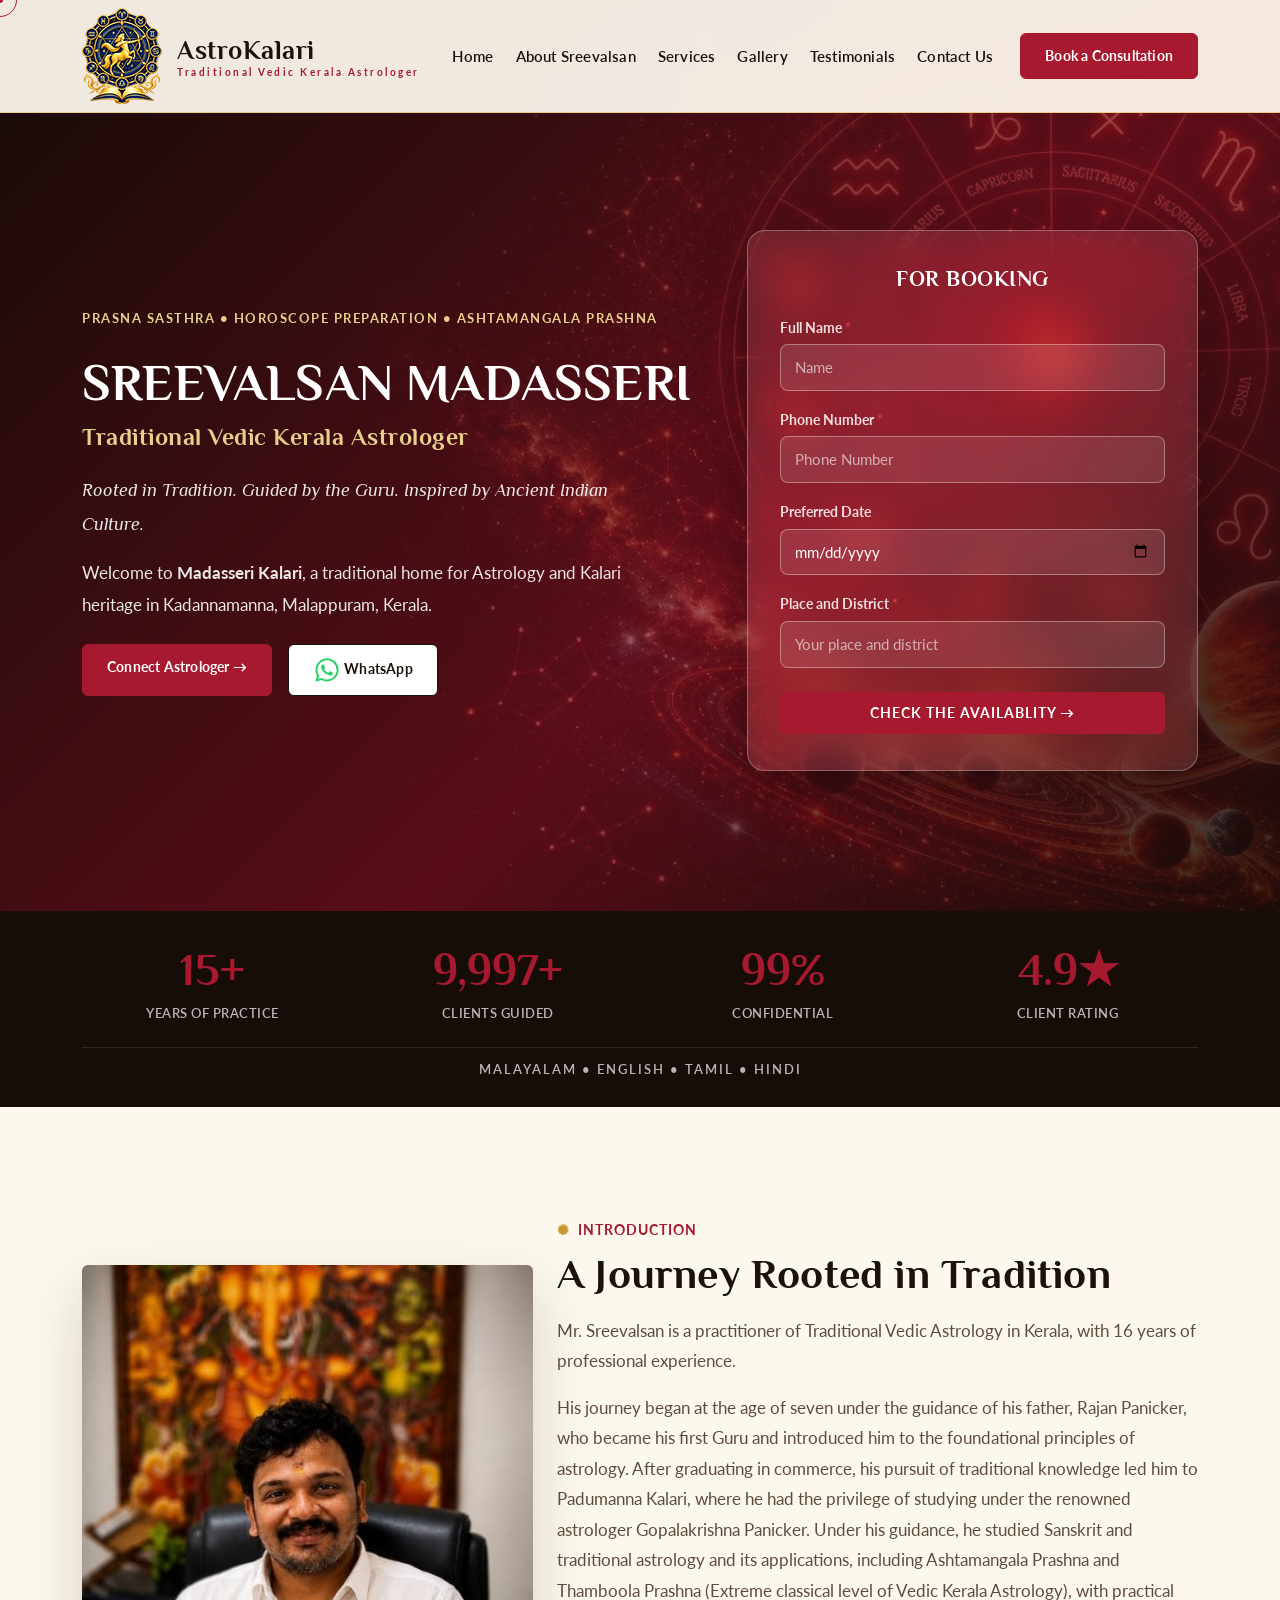
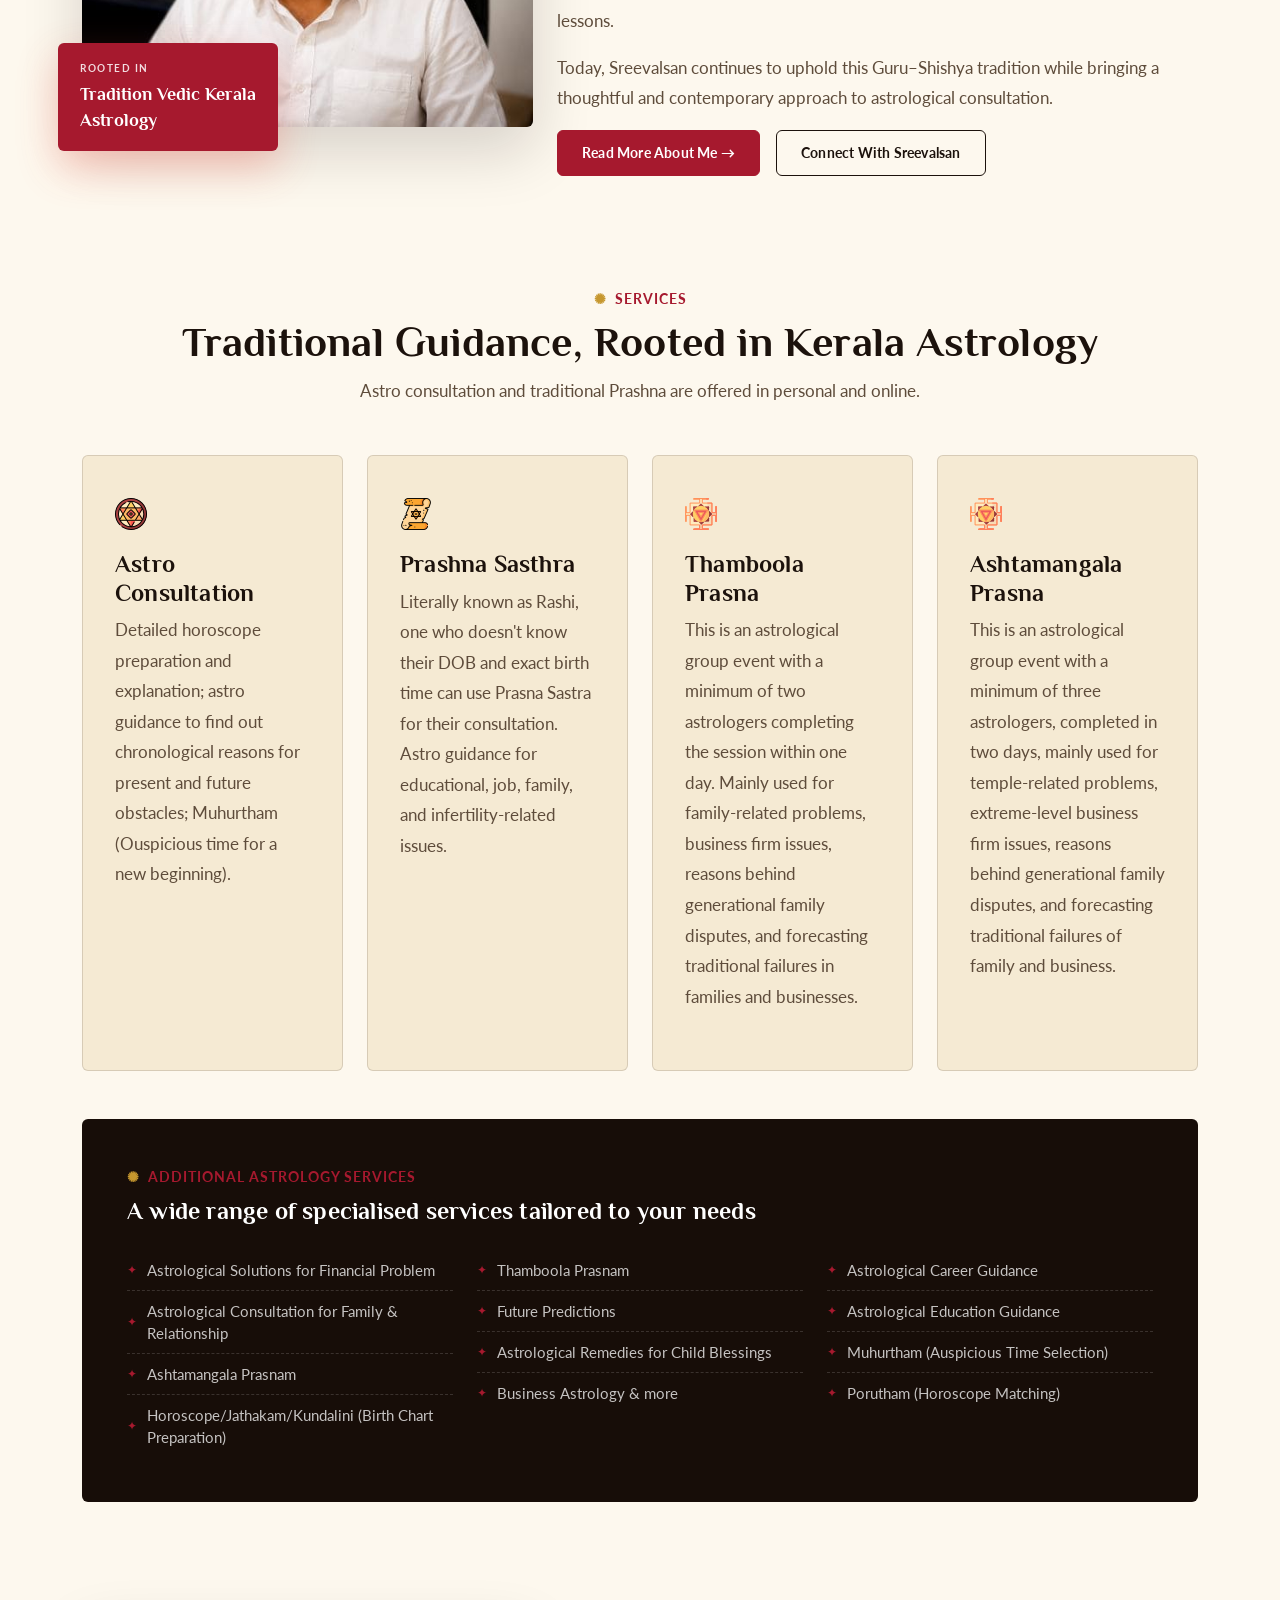
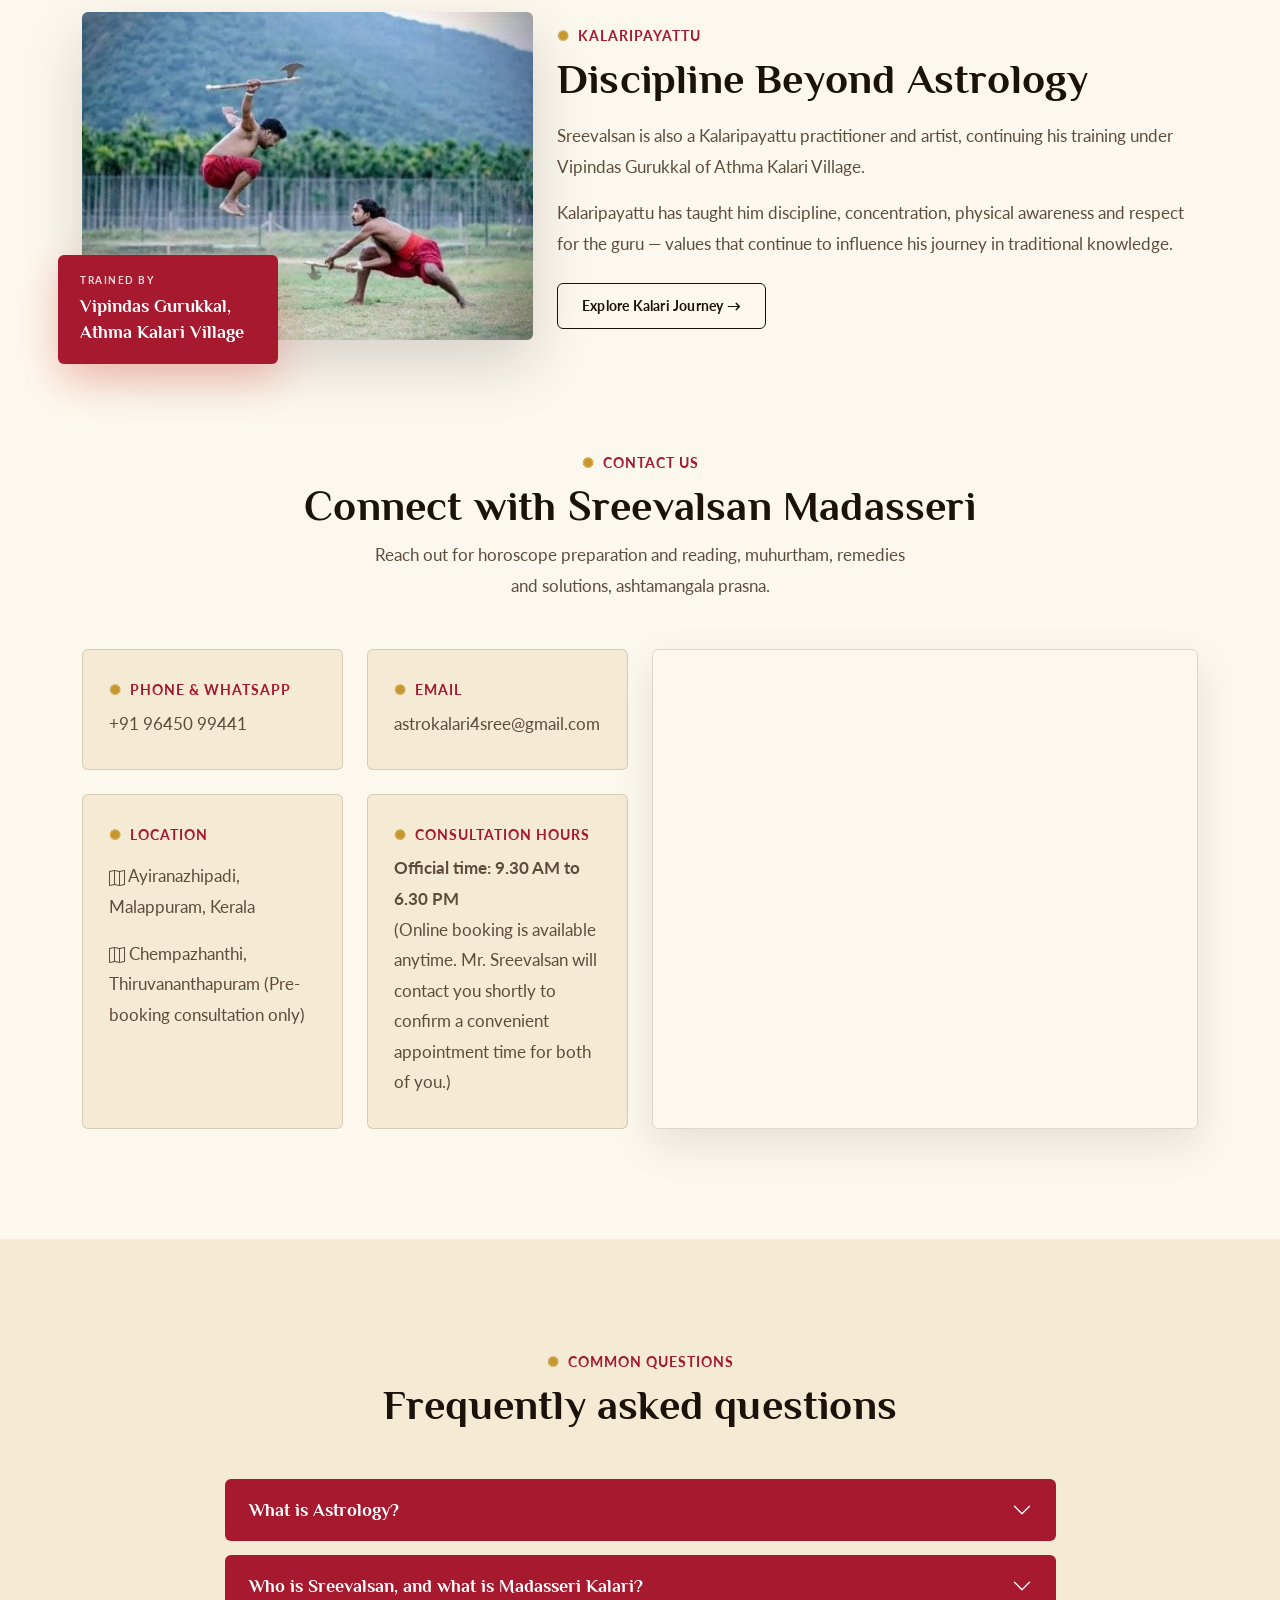
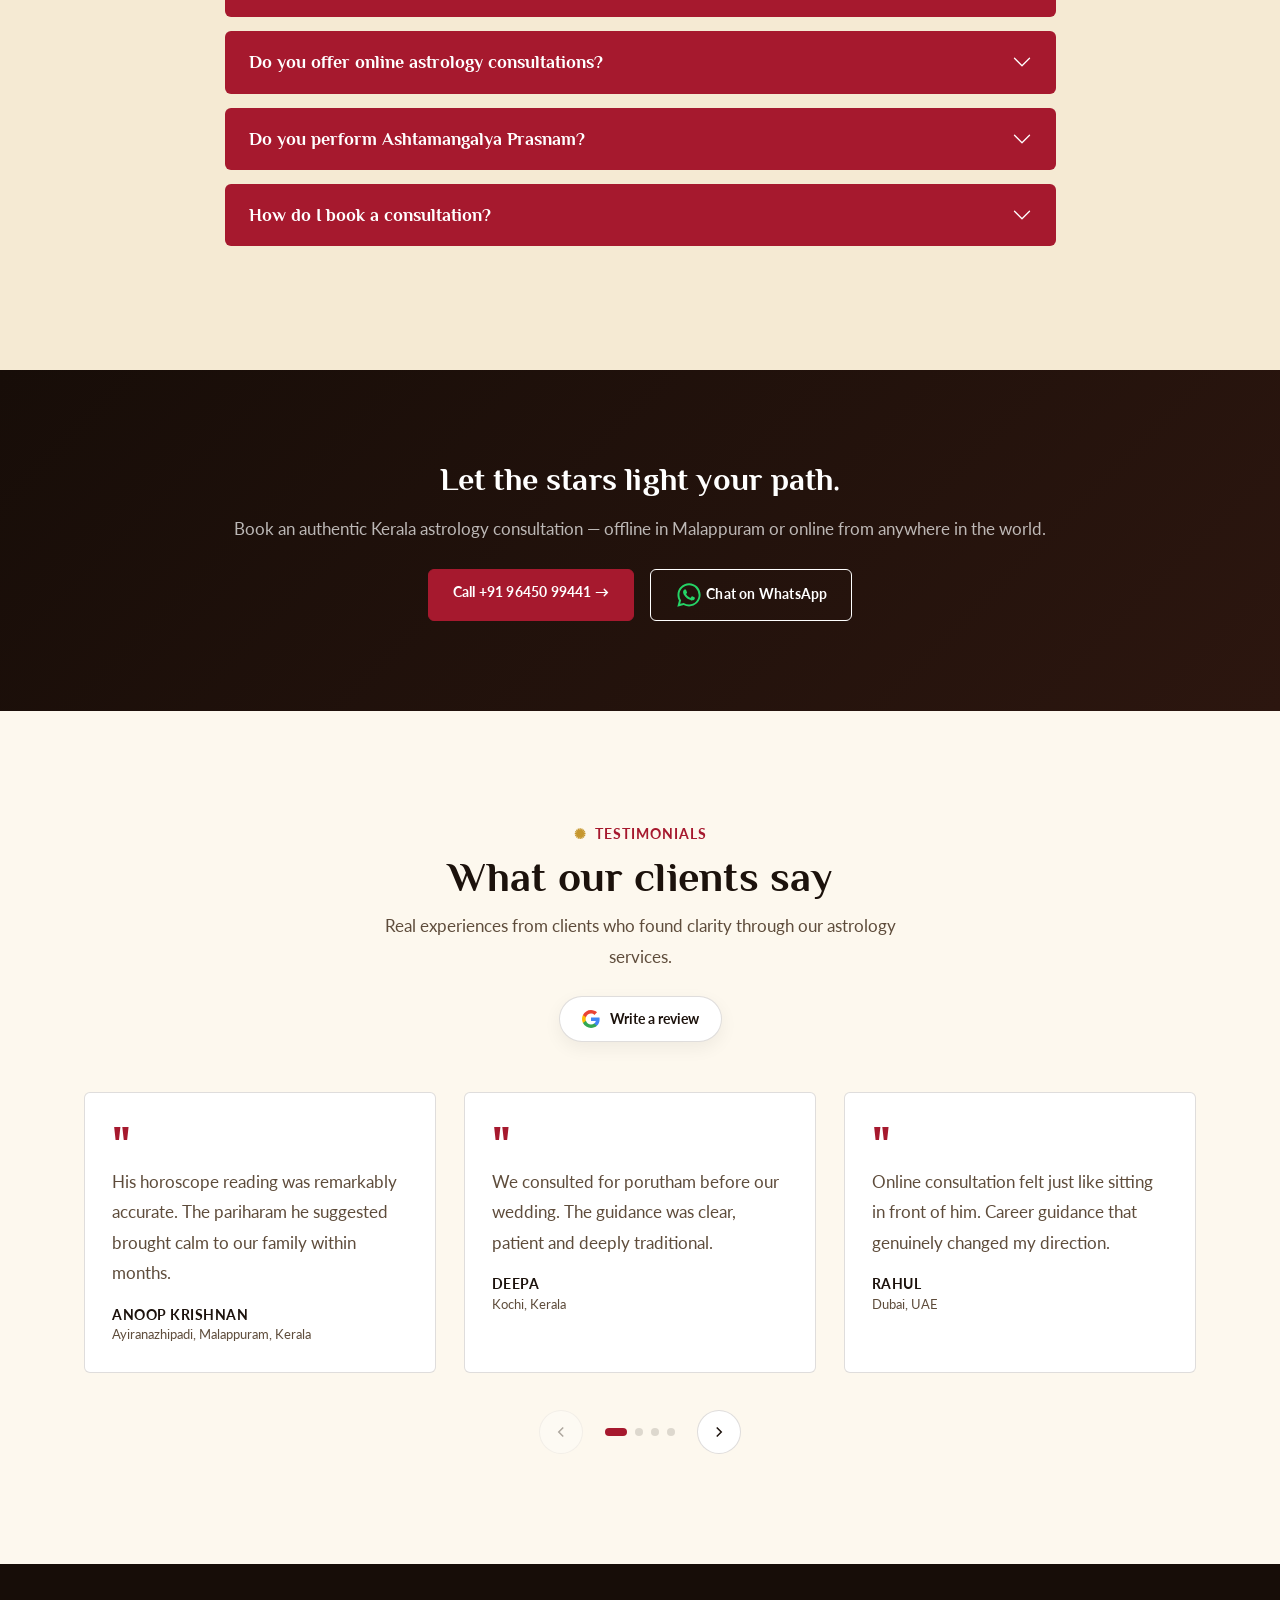
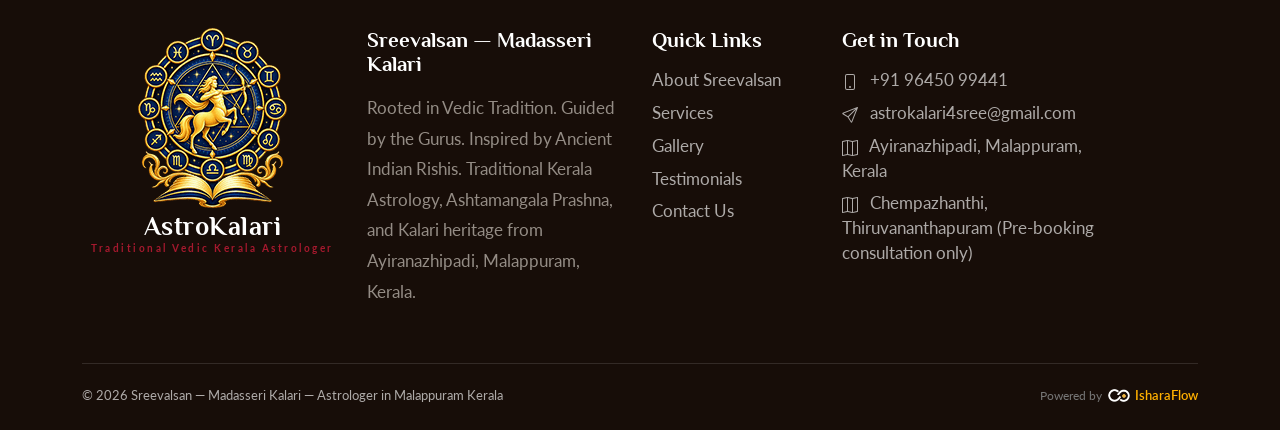
==== commit 0f72fa1a: "Whatsup icon hiding" ====
--- a/index.html
+++ b/index.html
@@ -279,12 +279,9 @@
       <!-- ---- Consultation form (glassmorphism) ---- -->
       <div class="col-lg-5 reveal-right">
         <div class="hero-consult-form">
-          <h3>Get a Consultation</h3>
-
+          <h3>For Booking</h3>
           <!-- Google Form hidden iframe -->
           <iframe name="googleFormTarget" id="googleFormTarget" style="display:none;"></iframe>
-
-        
           <form
             id="contactForm"
             action="https://docs.google.com/forms/u/0/d/e/1FAIpQLSdDDH1TsdXVyArT7irVXq8N2HlQKAbkl1ozphMinDxTnhMm0Q/formResponse"
@@ -887,7 +884,7 @@
 </footer>
 
 <!-- ================= FLOATING BUTTONS ================= -->
-<a href="https://wa.me/919645099441?text=Namaste%2C%0AI%20would%20like%20to%20book%20an%20astrology%20consultation." target="_blank" class="whatsapp-float" aria-label="Chat on WhatsApp">
+<a href="https://wa.me/919645099441?text=Namaste%2C%0AI%20would%20like%20to%20book%20an%20astrology%20consultation." target="_blank" id="whtspToTop" class="whatsapp-float" aria-label="Chat on WhatsApp">
   <svg width="28" height="28" viewBox="0 0 24 24" fill="#fff"><path d="M12.04 2C6.58 2 2.13 6.45 2.13 11.91c0 1.75.46 3.39 1.26 4.81L2 22l5.42-1.38a9.9 9.9 0 0 0 4.62 1.14h.01c5.46 0 9.91-4.45 9.91-9.91S17.5 2 12.04 2Zm0 18.11h-.01a8.2 8.2 0 0 1-4.18-1.14l-.3-.18-3.12.8.83-3.05-.2-.31a8.2 8.2 0 0 1-1.26-4.32c0-4.53 3.69-8.22 8.24-8.22 2.2 0 4.27.86 5.82 2.42a8.17 8.17 0 0 1 2.41 5.81c0 4.53-3.69 8.19-8.23 8.19Zm4.51-6.15c-.25-.12-1.47-.72-1.7-.81-.23-.08-.4-.12-.56.13-.17.25-.64.81-.79.97-.14.17-.29.19-.54.06-.25-.12-1.05-.39-2-1.23-.74-.66-1.24-1.47-1.39-1.72-.14-.25-.02-.38.11-.51.11-.11.25-.29.37-.43.12-.15.16-.25.25-.42.08-.17.04-.31-.02-.43-.06-.12-.56-1.36-.77-1.86-.2-.49-.41-.42-.56-.43h-.48c-.17 0-.43.06-.66.31-.23.25-.86.85-.86 2.06 0 1.22.89 2.4 1.01 2.56.12.17 1.75 2.67 4.24 3.74.59.26 1.05.41 1.41.53.59.19 1.13.16 1.55.1.47-.07 1.47-.6 1.68-1.18.21-.58.21-1.08.14-1.18-.06-.11-.23-.17-.48-.29Z"/></svg>
 </a>
 <button class="back-to-top" id="backToTop" aria-label="Back to top">
@@ -978,6 +975,7 @@
 window.addEventListener('scroll', ()=>{
   nav.classList.toggle('scrolled', window.scrollY>40);
   document.getElementById('backToTop').classList.toggle('show', window.scrollY>500);
+  document.getElementById('whtspToTop').classList.toggle('show', window.scrollY>500);
 });
 
 // back to top
--- a/css/styles.css
+++ b/css/styles.css
@@ -1 +1 @@
-:root {--cream : #FDF8EE;--cream-deep : #F5EAD3;--ink : #1C120C;--ink-soft : #5E4C3B;--accent : #A6192E;--accent-dark : #7A1121;--accent-light : #F0D9C4;--gold : #C6972E;--gold-light : #E8CE8D;--dark : #170D08;--dark-soft : #2C160F;--line : rgba(28, 18, 12, 0.14);--radius : 6px;}* {box-sizing : border-box;}html {scroll-behavior : smooth;overflow-x : hidden;width : 100%;max-width : 100%;}body {background : var(--cream);color : var(--ink);font-family : 'Lato', sans-serif;font-weight : 400;font-size : 16.5px;overflow-x : hidden;width : 100%;max-width : 100%;position : relative;cursor : none;}h1, h2, h3, h4, .font-display {font-family : 'Philosopher', sans-serif;font-weight : 700;color : var(--ink);letter-spacing : 0.2px;}.eyebrow {font-family : 'Lato', sans-serif;font-size : 0.85rem;letter-spacing : 1px;text-transform : uppercase;color : var(--accent);font-weight : 700;}.eyebrow::before {content : "✺";display : inline-block;margin-right : 8px;color : var(--gold);}.section-title {position : relative;}.gold-rule {width : 64px;height : 3px;background : linear-gradient(90deg, var(--gold), var(--accent));margin : 14px auto 0;border-radius : 3px;}.gold-rule.left {margin : 14px 0 0;}p {color : var(--ink-soft);line-height : 1.85;font-weight : 400;}a {text-decoration : none;color : inherit;}::selection {background : var(--accent-light);color : var(--ink);}.cursor-dot, .cursor-ring {position : fixed;top : 0;left : 0;pointer-events : none;z-index : 9999;border-radius : 50%;transform : translate(-50%, -50%);}.mobile-view {display: none;}.cursor-dot {width : 6px;height : 6px;background : var(--accent);}.cursor-ring {width : 34px;height : 34px;border : 1px solid var(--accent);transition : width .18s, height .18s, border-color .18s, opacity .18s;}.cursor-ring.hover {width : 54px;height : 54px;border-color : var(--ink);}@media (hover:none), (pointer:coarse) {.cursor-dot, .cursor-ring{display : none;}body {cursor : auto;}}.reveal {opacity : 0;transform : translate(0px, 32px);transition : opacity .8s ease, transform .8s ease;}.reveal.in {opacity : 1;transform : translate(0px, 0px);}.reveal-left {opacity : 0;transform : translate(-32px, 0px);transition : opacity .8s ease, transform .8s ease;}.top-space {padding-top: 150px !important;}.reveal-left.in {opacity : 1;transform : translate(0px, 0px);}.reveal-right {opacity : 0;transform : translate(32px, 0px);transition : opacity .8s ease, transform .8s ease;}.reveal-right.in {opacity : 1;transform : translate(0px, 0px);}.navbar {background : rgba(253, 248, 238, 0.94);backdrop-filter : blur(10px);border-bottom : 1px solid var(--gold-light);padding : 3px 0;transition : padding .3s ease, box-shadow .3s ease;}.navbar.scrolled {padding : 10px 0;box-shadow : 0 6px 24px rgba(20, 15, 10, 0.08);}.navbar-brand {display: flex;align-content: center;align-items: center;}.astrologo img {width: 80px;margin-right: 15px;}.brand-name {font-family : 'Philosopher', sans-serif;font-size : 1.6rem;font-weight : 700;color : var(--ink);letter-spacing : .5px;}.brand-sub {font-family : 'Lato', sans-serif;font-size : 0.6rem;font-weight : 700;letter-spacing : 2.5px;color : var(--accent);display : block;margin-top : -4px;}.nav-link {font-family : 'Lato', sans-serif;font-size : 0.92rem;font-weight : 600;letter-spacing : .2px;color : var(--ink)!important;margin : 0 12px;position : relative;}.nav-link::after {content : "";position : absolute;left : 0;bottom : -4px;width : 0;height : 2px;background : var(--accent);transition : width .3s ease;}.nav-link:hover::after, .nav-link.active::after {width : 100%;}.nav-link.active, .nav-link:hover {color : var(--accent)!important;}.btn-gold {background : var(--accent);color : #fff!important;border : 1px solid var(--accent);font-family : 'Lato', sans-serif;font-weight : 700;font-size : .9rem;letter-spacing : .2px;padding : 11px 24px;border-radius : var(--radius);transition : all .3s ease;display : inline-block;}.btn-gold:hover {background : var(--accent-dark);border-color : var(--accent-dark);color : #fff!important;transform : translateY(-2px);}.btn-outline-ink {border : 1px solid var(--ink);color : var(--ink);font-weight : 700;font-size : .9rem;letter-spacing : .2px;padding : 11px 24px;border-radius : var(--radius);transition : all .3s ease;display : inline-block;}#home .btn-outline-ink {background: white;}#home .btn-outline-ink:hover {color: #a6192e;}.btn-outline-ink:hover {background : var(--ink);color : #fff;transform : translateY(-2px);}.hero {padding : 230px 0 140px;position : relative;overflow : hidden;background: url(../img/beautiful-constellations-with-purple-sky.jpg);background-size: cover;background-position: center;}.hero::before {content: "";position: absolute;z-index: 0;inset: 0px;background: linear-gradient(135deg, rgba(23, 13, 8, 0.88) 0%, rgba(122, 17, 33, 0.72) 60%, rgba(23, 13, 8, 0.85) 100%);}.hero .container {position : relative;z-index : 1;}.hero-kicker {font-family : 'Lato', sans-serif;font-size : .8rem;font-weight : 700;letter-spacing : 1.5px;color : var(--gold-light);text-transform : uppercase;display : inline-block;margin-bottom : 6px;}.hero h1 {font-size : 3.2rem;line-height : 1.18;margin : 18px 0 22px;font-weight : 700;color: #fff;}.hero h1 em {font-style : normal;color : var(--gold-light);font-size : 1.5rem;display : block;margin-top : 10px;letter-spacing : .5px;}.hero p.lead-text {font-size : 1.05rem;max-width : 560px;color: rgba(255, 255, 255, 0.9);}.hero-signature {font-family : 'Philosopher', sans-serif;font-style : italic;color : var(--ink-soft);font-size : 1rem;margin-top : 26px;}.hero-consult-form {background : rgba(255, 255, 255, 0.10);border : 1px solid rgba(255, 255, 255, 0.28);border-radius : 18px;padding : 36px 32px;backdrop-filter : blur(18px) saturate(150%);-webkit-backdrop-filter : blur(18px) saturate(150%);box-shadow : 0 20px 50px rgba(0, 0,0, 0.35);}.hero-consult-form h3 {color : #fff;font-family : 'Philosopher', sans-serif;font-weight : 700;letter-spacing : .5px;margin-bottom : 22px;text-align : center;text-transform : uppercase;font-size : 1.35rem;}.hero-consult-form .form-label {color : rgba(255, 255, 255, 0.85);}.hero-consult-form .form-control, .hero-consult-form .form-select {background : rgba(255, 255, 255, 0.10);border : 1px solid rgba(255, 255, 255, 0.35);color : #fff;}.hero-consult-form .form-control::placeholder, .hero-consult-form .form-select::placeholder {color : rgba(255, 255, 255, 0.6);}.hero-consult-form .form-control:focus, .hero-consult-form .form-select:focus {background : rgba(255, 255, 255, 0.18);border-color : var(--gold-light);box-shadow : 0 0 0 3px rgba(232, 206, 141, 0.25);color : #fff;}.hero-consult-form .form-select option {color : var(--ink);}.hero-consult-form .field-error {color : var(--gold-light);}.hero-consult-form .was-validated-field.is-invalid .form-control, .hero-consult-form .was-validated-field.is-invalid .form-select {border-color : #f0b5b5;}.hero-consult-form .was-validated-field.is-valid .form-control, .hero-consult-form .was-validated-field.is-valid .form-select {border-color : #8fe0b8;}.hero-consult-form .btn-gold {text-transform : uppercase;letter-spacing : 1px;font-size : .85rem;text-align : center;}@media (max-width:991px) {.home-bnr {flex-direction: column-reverse;}.mobile-view{display: block;}.desktop-view {display: none;}.slider-img .about-badge {position: unset;max-width: unset;margin-top: unset;margin-left: unset;width: 100%;}.hero-consult-form {padding : 30px 24px;margin-top : 10px;}}.chakra-wrap {position : relative;width : 100%;max-width : 480px;margin : 0 auto;aspect-ratio : 1/1;}.chakra-svg {position : absolute;inset : 0;width : 100%;height : 100%;animation : spin 90s linear infinite;}@keyframes spin {from{transform : rotate(0deg);}to {transform : rotate(360deg);}}.chakra-svg .zodiac-label {animation : counterspin 90s linear infinite;transform-origin : center;}@keyframes counterspin {from{transform : rotate(0deg);}to {transform : rotate(-360deg);}}.portrait-frame {position : absolute;left : 50%;top : 50%;transform : translate(-50%, -50%);width : 100%;aspect-ratio : 1/1;border-radius : 50%;overflow : hidden;box-shadow : 0 20px 60px rgba(20, 15, 10, 0.22);}.portrait-frame img {width : 100%;height : 100%;object-fit : cover;object-position : center 15%;}.hero-ring-dot {position : absolute;width : 10px;height : 10px;background : var(--accent);border-radius : 50%;box-shadow : 0 0 0 6px rgba(238, 81, 63, 0.14);}.stats-bar {background : var(--dark);border-top : 1px solid var(--line);border-bottom : 1px solid var(--line);padding : 25px 0;}.stat-num {font-family : 'Philosopher', sans-serif;font-weight : 700;font-size : 2.8rem;color : var(--accent);}.stat-label {font-size : .8rem;font-weight : 600;letter-spacing : .5px;color : rgba(255, 255, 255, 0.7);text-transform : uppercase;}.about-img-wrap {position : relative;}.about-img-wrap img {width : 100%;border-radius : var(--radius);box-shadow : 0 24px 60px rgba(20, 15, 10, 0.16);}.about-badge {position : absolute;bottom : -24px;left : -24px;background : var(--accent);color : #fff;padding : 18px 22px;font-family : 'Philosopher', sans-serif;font-weight : 700;font-size : 1.1rem;max-width : 220px;border-radius : var(--radius);box-shadow : 0 16px 40px rgba(238, 81, 63, 0.3);}.about-badge span {display : block;font-family : 'Lato', sans-serif;font-weight : 700;font-size : .65rem;letter-spacing : 1.5px;text-transform : uppercase;color : rgba(255, 255, 255, 0.85);margin-bottom : 4px;}.section {padding : 110px 0;}#services {padding: 0 0;}#kalari {padding-bottom: 0;}.section-title {font-size : 2.6rem;font-weight : 700;}.section-sub {max-width : 560px;margin : 0 auto;}.service-card {background : var(--cream-deep);border : 1px solid var(--line);padding : 42px 32px;border-radius : var(--radius);transition : transform .35s ease, box-shadow .35s ease, background .35s ease;height : 100%;}.service-card:hover {transform : translateY(-8px);box-shadow : 0 24px 50px rgba(20, 15, 10, 0.12);background : var(--accent);}.service-card:hover h4, .service-card:hover p {color : #fff;}.service-card:hover .service-icon svg {stroke : #fff;}.service-icon {width : 52px;height : 52px;}.service-icon svg {width : 100%;height : 100%;stroke : var(--accent);transition : stroke .35s ease;}.additional-services {background : var(--dark);border : 1px solid var(--line);padding : 44px;border-radius : var(--radius);}.additional-services .eyebrow {color : var(--accent);}.additional-services h4 {color : #fff;}.additional-services ul {list-style : none;padding : 0;margin : 0;}.additional-services li {padding : 9px 0;border-bottom : 1px dashed rgba(255, 255, 255, 0.15);font-size : .92rem;color : rgba(255, 255, 255, 0.75);display : flex;align-items : center;gap : 10px;}.additional-services li:last-child {border-bottom : none;}.additional-services li::before {content : "✦";color : var(--accent);font-size : .75rem;}.section-alt {background : var(--cream-deep);}.testimonial-card {background : #fff;border : 1px solid var(--line);padding : 26px 27px;border-radius : var(--radius);height : 99%;}.testimonial-mark {font-family : 'Philosopher', sans-serif;font-weight : 700;font-size : 3rem;color : var(--accent);line-height : 1;}.testimonial-name {font-family : 'Lato', sans-serif;font-weight : 700;font-size : .85rem;letter-spacing : .5px;color : var(--ink);text-transform : uppercase;}.testimonial-loc {font-size : .8rem;color : var(--ink-soft);}.award-item {text-align : center;padding : 36px 20px;background : #fff;border : 1px solid var(--line);border-radius : var(--radius);height : 100%;transition : background .3s ease;}.award-item:hover {background : var(--accent);}.award-item:hover p, .award-item:hover .award-icon {color : #fff;stroke : #fff;}.award-icon {width : 44px;height : 44px;margin : 0 auto 16px;stroke : var(--accent);transition : stroke .3s ease;}.gallery-item {position : relative;overflow : hidden;border-radius : var(--radius);aspect-ratio : 1/1;box-shadow : 0 10px 30px rgba(20, 15, 10, 0.1);}.gallery-item img, .gallery-item svg {width : 100%;height : 100%;object-fit : cover;display : block;transition : transform .6s ease;}.gallery-item:hover img, .gallery-item:hover svg {transform : scale(1.08);}.gallery-caption {position : absolute;left : 0;right : 0;bottom : 0;padding : 16px 18px;background : linear-gradient(0deg, rgba(21, 18, 15, 0.88) 0%, rgba(21, 18, 15, 0) 100%);color : #fff;font-family : 'Philosopher', sans-serif;font-weight : 700;font-size : 1rem;transform : translateY(8px);opacity : 0;transition : opacity .35s ease, transform .35s ease;}.gallery-item:hover .gallery-caption {opacity : 1;transform : translateY(0);}.gallery-tab {font-family: 'Lato', sans-serif;font-weight: 700;font-size: .85rem;letter-spacing: .3px;background: transparent;border: 1px solid var(--line);color: var(--ink-soft);padding: 10px 22px;border-radius: 50px;transition: all .3s ease;cursor: pointer;}.gallery-tabs {display: flex;flex-wrap: wrap;justify-content: center;gap: 10px;margin-bottom: 38px;}.gallery-tab.active {background: var(--accent);border-color: var(--accent);color: #fff;}.gallery-tab:hover {border-color: var(--accent);color: #be902c;}@media (max-width:767px) {.gallery-caption{opacity : 1;transform : translateY(0);font-size : .85rem;padding : 12px;}}.accordion-item {background : var(--accent);border : none;border-radius : var(--radius);margin-bottom : 14px;overflow : hidden;}.accordion-button {background : transparent;font-family : 'Philosopher', sans-serif;font-weight : 700;font-size : 1.15rem;color : #fff;padding : 20px 24px;box-shadow : none!important;}.accordion-button:not(.collapsed) {color : #fff;background : rgba(0, 0,0, 0.08);}.accordion-button::after {filter : brightness(0) invert(1);}.accordion-body {padding : 0 24px 24px;color : rgba(255, 255, 255, 0.9);}.contact-item .contact-link:hover {color: #c6972e;}.cta-band {background : linear-gradient(135deg, var(--dark) 0%, var(--dark-soft) 100%);color : #fff;padding : 90px 0;text-align : center;position : relative;overflow : hidden;}.cta-band h2 {color : #fff;}.cta-band p {color : rgba(255, 255, 255, 0.7);}.contact-item {border : 1px solid var(--line);padding : 30px 26px;border-radius : var(--radius);height : 100%;background : var(--cream-deep);transition : background .3s ease;}.contact-link {color : inherit;text-decoration : none;transition : color .2s ease;}.contact-link:hover {color : var(--accent);text-decoration : underline;}.contact-item:hover {background : var(--accent);}.contact-item:hover p, .contact-item:hover .eyebrow {color : #fff;}.contact-item .eyebrow {display : block;margin-bottom : 8px;}footer {background : var(--dark);color : rgba(255, 255, 255, 0.65);padding : 64px 0 24px;}footer h5 {color : #fff;font-family : 'Philosopher', sans-serif;font-weight : 700;font-size : 1.3rem;}footer a {color : rgba(255, 255, 255, 0.65);transition : color .25s ease;}footer a:hover {color : var(--accent);}footer .mb-2 svg {margin-right: 8px;}.astrofootername {text-align: center;}.astrofootername .brand-name {color: white;}.footerlogo img {margin: auto;display: block;max-width: 150px;}.footer-bottom {border-top : 1px solid rgba(255, 255, 255, 0.12);margin-top : 40px;padding-top : 22px;font-size : .8rem;}.whatsapp-float {position : fixed;right : 26px;bottom : 26px;width : 58px;height : 58px;background : #25D366;border-radius : 50%;display : flex;align-items : center;justify-content : center;box-shadow : 0 12px 30px rgba(37, 211, 102, 0.4);z-index : 1000;transition : transform .25s ease;}.whatsapp-float:hover {transform : scale(1.08);}.back-to-top {position : fixed;right : 26px;bottom : 96px;width : 46px;height : 46px;background : var(--accent);color : #fff;border-radius : 50%;display : flex;align-items : center;justify-content : center;z-index : 1000;opacity : 0;pointer-events : none;transition : opacity .3s ease, transform .3s ease;border : 1px solid var(--accent);}.back-to-top.show {opacity : 1;pointer-events : auto;}.back-to-top:hover {background : var(--accent-dark);border-color : var(--accent-dark);}.review-btn {display : inline-flex;align-items : center;gap : 10px;background : #fff;border : 1px solid var(--line);color : var(--ink);font-family : 'Lato', sans-serif;font-weight : 700;font-size : .9rem;padding : 11px 22px;border-radius : 50px;box-shadow : 0 6px 18px rgba(20, 15, 10, 0.06);transition : all .25s ease;}.review-btn:hover {transform : translateY(-2px);box-shadow : 0 12px 26px rgba(20, 15, 10, 0.12);border-color : var(--accent);}.testimonial-slider {overflow : hidden;}.testimonial-track {display : flex;gap : 24px;transition : transform .5s cubic-bezier(.4, 0,.2, 1);}.testimonial-slide {flex : 0 0 calc(33.333% - 16px);min-width : 0;}.testimonial-slide .testimonial-card {margin : 2px;}.slider-controls {display : flex;align-items : center;justify-content : center;gap : 22px;margin-top : 36px;}.slider-btn {width : 44px;height : 44px;border-radius : 50%;border : 1px solid var(--line);background : #fff;color : var(--ink);display : flex;align-items : center;justify-content : center;transition : all .25s ease;flex : 0 0 auto;}.slider-btn:hover {background : var(--accent);border-color : var(--accent);color : #fff;}.slider-btn:disabled {opacity : .35;cursor : default;}.slider-btn:disabled:hover {background : #fff;border-color : var(--line);color : var(--ink);}.slider-dots {display : flex;gap : 8px;}.slider-dots .dot {width : 8px;height : 8px;border-radius : 50%;background : var(--line);border : none;padding : 0;transition : all .25s ease;}.slider-dots .dot.active {background : var(--accent);width : 22px;border-radius : 5px;}.powered-by {display: flex;align-items: center;justify-content: center;gap: 6px;font-size: 12px;color: #777;}.powered-by a {display: inline-flex;align-items: center;gap: 5px;color: #ffb000;text-decoration: none;}.powered-by img {width: 22px;object-fit: contain;}.powered-by strong {font-size: 13px;font-weight: 600;}@media (max-width:991px) {.testimonial-slide{flex : 0 0 calc(50% - 12px);}.about-badge {display: inline-block;}}@media (max-width:576px) {.testimonial-slide{flex : 0 0 100%;}}.contact-form-wrap {background : var(--cream-deep);border : 1px solid var(--line);border-radius : var(--radius);padding : 40px;}.contact-form-wrap h4 {font-family : 'Philosopher', sans-serif;font-weight : 700;}.form-label {font-family : 'Lato', sans-serif;font-weight : 700;font-size : .85rem;color : var(--ink);margin-bottom : 6px;}.form-control, .form-select {font-family : 'Lato', sans-serif;border : 1px solid var(--line);border-radius : 8px;padding : 11px 14px;font-size : .95rem;color : var(--ink);background : #fff;transition : border-color .25s ease, box-shadow .25s ease;}.form-control:focus, .form-select:focus {border-color : var(--accent);box-shadow : 0 0 0 3px rgba(238, 81, 63, 0.15);outline : none;}.field-error {display : none;color : var(--accent-dark);font-size : .78rem;margin-top : 5px;}.was-validated-field.is-invalid .field-error {display : block;}.was-validated-field.is-invalid .form-control, .was-validated-field.is-invalid .form-select {border-color : var(--accent-dark);}.was-validated-field.is-valid .form-control, .was-validated-field.is-valid .form-select {border-color : #3aa76d;}.form-alert {display : none;padding : 13px 16px;border-radius : 8px;font-size : .9rem;font-weight : 600;}.form-alert-success {background: rgb(51 12 15);color: #25d366;}.form-alert-error {background : rgba(238, 81, 63, 0.1);color : var(--accent-dark);}.form-alert.show {display : block;}#cfSubmitBtn {border : none;cursor : pointer;}#cfSubmitBtn:disabled {opacity : .6;cursor : default;}.cf-spinner {display : inline-block;width : 14px;height : 14px;border : 2px solid rgba(255, 255, 255, 0.5);border-top-color : #fff;border-radius : 50%;animation : cfspin .7s linear infinite;margin-right : 8px;vertical-align : -2px;}.chakra-wrap img {animation: slowRotate 45s linear infinite;transform-origin: center;}@keyframes slowRotate {0%{transform: rotate(0deg);}100% {transform: rotate(360deg);}}@keyframes cfspin {to{transform : rotate(360deg);}}.map-wrap {border-radius : var(--radius);overflow : hidden;box-shadow : 0 16px 40px rgba(20, 15, 10, 0.1);min-height : 340px;border : 1px solid var(--line);}.map-wrap iframe {display : block;width : 100%;height : 100%;}@media (max-width:1399px) {.nav-link{margin: 0 3px;}}@media (max-width:1199px) {span.brand-sub {letter-spacing: 0.5px;}.nav-item .btn-gold {padding: 8px 11px;font-size: .7rem;}.nav-link {margin: 0 0px;font-size: 0.85rem;}}@media (max-width:991px) {.hero{padding : 130px 0 70px;text-align : center;}.hero p.lead-text {margin : 0 auto;}.hero h1 {font-size : 2.6rem;}.chakra-wrap {margin-top : 50px;max-width : 340px;}.about-badge {position : static;margin-top : -40px;margin-left : 20px;}body {cursor : auto;padding-top: 40px;}.cursor-dot, .cursor-ring {display : none;}.section {padding : 80px 0;}.section-title {font-size : 2.15rem;}.map-wrap {min-height : 320px;}}@media (max-width:991px) {.navbar-collapse{background : #fff;border-radius : var(--radius);padding : 18px 20px;margin-top : 14px;box-shadow : 0 16px 40px rgba(20, 15, 10, 0.12);border : 1px solid var(--line);}.nav-link {margin : 6px 0;display : block;}.navbar-nav .ms-lg-3 {margin-left : 0!important;}.hero .d-flex.flex-wrap.gap-3.mt-4 {justify-content: center;}}@media (max-width:767px) {.navbar{padding : 12px 0;}.brand-name {font-size : 1.3rem;}.stat-num {font-size : 2.1rem;}.additional-services {padding : 30px 22px;}.about-badge {max-width : none;}.contact-form-wrap {padding : 28px 22px;}}@media (max-width:576px) {.hero{padding : 118px 0 56px;}.hero h1 {font-size : 2.05rem;}.hero-kicker {font-size : .72rem;}.hero p.lead-text {font-size : .98rem;}.chakra-wrap {max-width : 260px;margin-top : 36px;}.section {padding : 60px 0;}.section-title {font-size : 1.75rem;}.section-sub {font-size : .94rem;}.service-card {padding : 32px 22px;}.testimonial-card {padding : 28px 22px;}.cta-band {padding : 60px 0;}.cta-band h2 {font-size : 1.9rem;}.about-badge {left : 0;bottom : -18px;padding : 14px 18px;font-size : .95rem;}.contact-item {padding : 22px 18px;}.whatsapp-float {width : 50px;height : 50px;right : 16px;bottom : 16px;}.back-to-top {width : 40px;height : 40px;right : 16px;bottom : 78px;}.slider-controls {gap : 14px;}.col-sm-12 {width : 100%;}}@media (max-width:375px) {.astrologo img {width: 46px;margin-right: 10px;}}+:root {--cream : #FDF8EE;--cream-deep : #F5EAD3;--ink : #1C120C;--ink-soft : #5E4C3B;--accent : #A6192E;--accent-dark : #7A1121;--accent-light : #F0D9C4;--gold : #C6972E;--gold-light : #E8CE8D;--dark : #170D08;--dark-soft : #2C160F;--line : rgba(28, 18, 12, 0.14);--radius : 6px;}* {box-sizing : border-box;}html {scroll-behavior : smooth;overflow-x : hidden;width : 100%;max-width : 100%;}body {background : var(--cream);color : var(--ink);font-family : 'Lato', sans-serif;font-weight : 400;font-size : 16.5px;overflow-x : hidden;width : 100%;max-width : 100%;position : relative;cursor : none;}h1, h2, h3, h4, .font-display {font-family : 'Philosopher', sans-serif;font-weight : 700;color : var(--ink);letter-spacing : 0.2px;}.eyebrow {font-family : 'Lato', sans-serif;font-size : 0.85rem;letter-spacing : 1px;text-transform : uppercase;color : var(--accent);font-weight : 700;}.eyebrow::before {content : "✺";display : inline-block;margin-right : 8px;color : var(--gold);}.section-title {position : relative;}.gold-rule {width : 64px;height : 3px;background : linear-gradient(90deg, var(--gold), var(--accent));margin : 14px auto 0;border-radius : 3px;}.gold-rule.left {margin : 14px 0 0;}p {color : var(--ink-soft);line-height : 1.85;font-weight : 400;}a {text-decoration : none;color : inherit;}::selection {background : var(--accent-light);color : var(--ink);}.cursor-dot, .cursor-ring {position : fixed;top : 0;left : 0;pointer-events : none;z-index : 9999;border-radius : 50%;transform : translate(-50%, -50%);}.mobile-view {display: none;}.cursor-dot {width : 6px;height : 6px;background : var(--accent);}.cursor-ring {width : 34px;height : 34px;border : 1px solid var(--accent);transition : width .18s, height .18s, border-color .18s, opacity .18s;}.cursor-ring.hover {width : 54px;height : 54px;border-color : var(--ink);}@media (hover:none), (pointer:coarse) {.cursor-dot, .cursor-ring{display : none;}body {cursor : auto;}}.reveal {opacity : 0;transform : translate(0px, 32px);transition : opacity .8s ease, transform .8s ease;}.reveal.in {opacity : 1;transform : translate(0px, 0px);}.reveal-left {opacity : 0;transform : translate(-32px, 0px);transition : opacity .8s ease, transform .8s ease;}.top-space {padding-top: 150px !important;}.reveal-left.in {opacity : 1;transform : translate(0px, 0px);}.reveal-right {opacity : 0;transform : translate(32px, 0px);transition : opacity .8s ease, transform .8s ease;}.reveal-right.in {opacity : 1;transform : translate(0px, 0px);}.navbar {background : rgba(253, 248, 238, 0.94);backdrop-filter : blur(10px);border-bottom : 1px solid var(--gold-light);padding : 3px 0;transition : padding .3s ease, box-shadow .3s ease;}.navbar.scrolled {padding : 10px 0;box-shadow : 0 6px 24px rgba(20, 15, 10, 0.08);}.navbar-brand {display: flex;align-content: center;align-items: center;}.astrologo img {width: 80px;margin-right: 15px;}.brand-name {font-family : 'Philosopher', sans-serif;font-size : 1.6rem;font-weight : 700;color : var(--ink);letter-spacing : .5px;}.brand-sub {font-family : 'Lato', sans-serif;font-size : 0.6rem;font-weight : 700;letter-spacing : 2.5px;color : var(--accent);display : block;margin-top : -4px;}.nav-link {font-family : 'Lato', sans-serif;font-size : 0.92rem;font-weight : 600;letter-spacing : .2px;color : var(--ink)!important;margin : 0 12px;position : relative;}.nav-link::after {content : "";position : absolute;left : 0;bottom : -4px;width : 0;height : 2px;background : var(--accent);transition : width .3s ease;}.nav-link:hover::after, .nav-link.active::after {width : 100%;}.nav-link.active, .nav-link:hover {color : var(--accent)!important;}.btn-gold {background : var(--accent);color : #fff!important;border : 1px solid var(--accent);font-family : 'Lato', sans-serif;font-weight : 700;font-size : .9rem;letter-spacing : .2px;padding : 11px 24px;border-radius : var(--radius);transition : all .3s ease;display : inline-block;}.btn-gold:hover {background : var(--accent-dark);border-color : var(--accent-dark);color : #fff!important;transform : translateY(-2px);}.btn-outline-ink {border : 1px solid var(--ink);color : var(--ink);font-weight : 700;font-size : .9rem;letter-spacing : .2px;padding : 11px 24px;border-radius : var(--radius);transition : all .3s ease;display : inline-block;}#home .btn-outline-ink {background: white;}#home .btn-outline-ink:hover {color: #a6192e;}.btn-outline-ink:hover {background : var(--ink);color : #fff;transform : translateY(-2px);}.hero {padding : 230px 0 140px;position : relative;overflow : hidden;background: url(../img/beautiful-constellations-with-purple-sky.jpg);background-size: cover;background-position: center;}.hero::before {content: "";position: absolute;z-index: 0;inset: 0px;background: linear-gradient(135deg, rgba(23, 13, 8, 0.88) 0%, rgba(122, 17, 33, 0.72) 60%, rgba(23, 13, 8, 0.85) 100%);}.hero .container {position : relative;z-index : 1;}.hero-kicker {font-family : 'Lato', sans-serif;font-size : .8rem;font-weight : 700;letter-spacing : 1.5px;color : var(--gold-light);text-transform : uppercase;display : inline-block;margin-bottom : 6px;}.hero h1 {font-size : 3.2rem;line-height : 1.18;margin : 18px 0 22px;font-weight : 700;color: #fff;}.hero h1 em {font-style : normal;color : var(--gold-light);font-size : 1.5rem;display : block;margin-top : 10px;letter-spacing : .5px;}.hero p.lead-text {font-size : 1.05rem;max-width : 560px;color: rgba(255, 255, 255, 0.9);}.hero-signature {font-family : 'Philosopher', sans-serif;font-style : italic;color : var(--ink-soft);font-size : 1rem;margin-top : 26px;}.hero-consult-form {background : rgba(255, 255, 255, 0.10);border : 1px solid rgba(255, 255, 255, 0.28);border-radius : 18px;padding : 36px 32px;backdrop-filter : blur(18px) saturate(150%);-webkit-backdrop-filter : blur(18px) saturate(150%);box-shadow : 0 20px 50px rgba(0, 0,0, 0.35);}.hero-consult-form h3 {color : #fff;font-family : 'Philosopher', sans-serif;font-weight : 700;letter-spacing : .5px;margin-bottom : 22px;text-align : center;text-transform : uppercase;font-size : 1.35rem;}.hero-consult-form .form-label {color : rgba(255, 255, 255, 0.85);}.hero-consult-form .form-control, .hero-consult-form .form-select {background : rgba(255, 255, 255, 0.10);border : 1px solid rgba(255, 255, 255, 0.35);color : #fff;}.hero-consult-form .form-control::placeholder, .hero-consult-form .form-select::placeholder {color : rgba(255, 255, 255, 0.6);}.hero-consult-form .form-control:focus, .hero-consult-form .form-select:focus {background : rgba(255, 255, 255, 0.18);border-color : var(--gold-light);box-shadow : 0 0 0 3px rgba(232, 206, 141, 0.25);color : #fff;}.hero-consult-form .form-select option {color : var(--ink);}.hero-consult-form .field-error {color : var(--gold-light);}.hero-consult-form .was-validated-field.is-invalid .form-control, .hero-consult-form .was-validated-field.is-invalid .form-select {border-color : #f0b5b5;}.hero-consult-form .was-validated-field.is-valid .form-control, .hero-consult-form .was-validated-field.is-valid .form-select {border-color : #8fe0b8;}.hero-consult-form .btn-gold {text-transform : uppercase;letter-spacing : 1px;font-size : .85rem;text-align : center;}@media (max-width:991px) {.home-bnr {flex-direction: column-reverse;}.mobile-view{display: block;}.desktop-view {display: none;}.slider-img .about-badge {position: unset;max-width: unset;margin-top: unset;margin-left: unset;width: 100%;}.hero-consult-form {padding : 30px 24px;margin-top : 10px;}}.chakra-wrap {position : relative;width : 100%;max-width : 480px;margin : 0 auto;aspect-ratio : 1/1;}.chakra-svg {position : absolute;inset : 0;width : 100%;height : 100%;animation : spin 90s linear infinite;}@keyframes spin {from{transform : rotate(0deg);}to {transform : rotate(360deg);}}.chakra-svg .zodiac-label {animation : counterspin 90s linear infinite;transform-origin : center;}@keyframes counterspin {from{transform : rotate(0deg);}to {transform : rotate(-360deg);}}.portrait-frame {position : absolute;left : 50%;top : 50%;transform : translate(-50%, -50%);width : 100%;aspect-ratio : 1/1;border-radius : 50%;overflow : hidden;box-shadow : 0 20px 60px rgba(20, 15, 10, 0.22);}.portrait-frame img {width : 100%;height : 100%;object-fit : cover;object-position : center 15%;}.hero-ring-dot {position : absolute;width : 10px;height : 10px;background : var(--accent);border-radius : 50%;box-shadow : 0 0 0 6px rgba(238, 81, 63, 0.14);}.stats-bar {background : var(--dark);border-top : 1px solid var(--line);border-bottom : 1px solid var(--line);padding : 25px 0;}.stat-num {font-family : 'Philosopher', sans-serif;font-weight : 700;font-size : 2.8rem;color : var(--accent);}.stat-label {font-size : .8rem;font-weight : 600;letter-spacing : .5px;color : rgba(255, 255, 255, 0.7);text-transform : uppercase;}.about-img-wrap {position : relative;}.about-img-wrap img {width : 100%;border-radius : var(--radius);box-shadow : 0 24px 60px rgba(20, 15, 10, 0.16);}.about-badge {position : absolute;bottom : -24px;left : -24px;background : var(--accent);color : #fff;padding : 18px 22px;font-family : 'Philosopher', sans-serif;font-weight : 700;font-size : 1.1rem;max-width : 220px;border-radius : var(--radius);box-shadow : 0 16px 40px rgba(238, 81, 63, 0.3);}.about-badge span {display : block;font-family : 'Lato', sans-serif;font-weight : 700;font-size : .65rem;letter-spacing : 1.5px;text-transform : uppercase;color : rgba(255, 255, 255, 0.85);margin-bottom : 4px;}.section {padding : 110px 0;}#services {padding: 0 0;}#kalari {padding-bottom: 0;}.section-title {font-size : 2.6rem;font-weight : 700;}.section-sub {max-width : 560px;margin : 0 auto;}.service-card {background : var(--cream-deep);border : 1px solid var(--line);padding : 42px 32px;border-radius : var(--radius);transition : transform .35s ease, box-shadow .35s ease, background .35s ease;height : 100%;}.service-card:hover {transform : translateY(-8px);box-shadow : 0 24px 50px rgba(20, 15, 10, 0.12);background : var(--accent);}.service-card:hover h4, .service-card:hover p {color : #fff;}.service-card:hover .service-icon svg {stroke : #fff;}.service-icon {width : 52px;height : 52px;}.service-icon svg {width : 100%;height : 100%;stroke : var(--accent);transition : stroke .35s ease;}.additional-services {background : var(--dark);border : 1px solid var(--line);padding : 44px;border-radius : var(--radius);}.additional-services .eyebrow {color : var(--accent);}.additional-services h4 {color : #fff;}.additional-services ul {list-style : none;padding : 0;margin : 0;}.additional-services li {padding : 9px 0;border-bottom : 1px dashed rgba(255, 255, 255, 0.15);font-size : .92rem;color : rgba(255, 255, 255, 0.75);display : flex;align-items : center;gap : 10px;}.additional-services li:last-child {border-bottom : none;}.additional-services li::before {content : "✦";color : var(--accent);font-size : .75rem;}.section-alt {background : var(--cream-deep);}.testimonial-card {background : #fff;border : 1px solid var(--line);padding : 26px 27px;border-radius : var(--radius);height : 99%;}.testimonial-mark {font-family : 'Philosopher', sans-serif;font-weight : 700;font-size : 3rem;color : var(--accent);line-height : 1;}.testimonial-name {font-family : 'Lato', sans-serif;font-weight : 700;font-size : .85rem;letter-spacing : .5px;color : var(--ink);text-transform : uppercase;}.testimonial-loc {font-size : .8rem;color : var(--ink-soft);}.award-item {text-align : center;padding : 36px 20px;background : #fff;border : 1px solid var(--line);border-radius : var(--radius);height : 100%;transition : background .3s ease;}.award-item:hover {background : var(--accent);}.award-item:hover p, .award-item:hover .award-icon {color : #fff;stroke : #fff;}.award-icon {width : 44px;height : 44px;margin : 0 auto 16px;stroke : var(--accent);transition : stroke .3s ease;}.gallery-item {position : relative;overflow : hidden;border-radius : var(--radius);aspect-ratio : 1/1;box-shadow : 0 10px 30px rgba(20, 15, 10, 0.1);}.gallery-item img, .gallery-item svg {width : 100%;height : 100%;object-fit : cover;display : block;transition : transform .6s ease;}.gallery-item:hover img, .gallery-item:hover svg {transform : scale(1.08);}.gallery-caption {position : absolute;left : 0;right : 0;bottom : 0;padding : 16px 18px;background : linear-gradient(0deg, rgba(21, 18, 15, 0.88) 0%, rgba(21, 18, 15, 0) 100%);color : #fff;font-family : 'Philosopher', sans-serif;font-weight : 700;font-size : 1rem;transform : translateY(8px);opacity : 0;transition : opacity .35s ease, transform .35s ease;}.gallery-item:hover .gallery-caption {opacity : 1;transform : translateY(0);}.gallery-tab {font-family: 'Lato', sans-serif;font-weight: 700;font-size: .85rem;letter-spacing: .3px;background: transparent;border: 1px solid var(--line);color: var(--ink-soft);padding: 10px 22px;border-radius: 50px;transition: all .3s ease;cursor: pointer;}.gallery-tabs {display: flex;flex-wrap: wrap;justify-content: center;gap: 10px;margin-bottom: 38px;}.gallery-tab.active {background: var(--accent);border-color: var(--accent);color: #fff;}.gallery-tab:hover {border-color: var(--accent);color: #be902c;}@media (max-width:767px) {.gallery-caption{opacity : 1;transform : translateY(0);font-size : .85rem;padding : 12px;}}.accordion-item {background : var(--accent);border : none;border-radius : var(--radius);margin-bottom : 14px;overflow : hidden;}.accordion-button {background : transparent;font-family : 'Philosopher', sans-serif;font-weight : 700;font-size : 1.15rem;color : #fff;padding : 20px 24px;box-shadow : none!important;}.accordion-button:not(.collapsed) {color : #fff;background : rgba(0, 0,0, 0.08);}.accordion-button::after {filter : brightness(0) invert(1);}.accordion-body {padding : 0 24px 24px;color : rgba(255, 255, 255, 0.9);}.contact-item .contact-link:hover {color: #c6972e;}.cta-band {background : linear-gradient(135deg, var(--dark) 0%, var(--dark-soft) 100%);color : #fff;padding : 90px 0;text-align : center;position : relative;overflow : hidden;}.cta-band h2 {color : #fff;}.cta-band p {color : rgba(255, 255, 255, 0.7);}.contact-item {border : 1px solid var(--line);padding : 30px 26px;border-radius : var(--radius);height : 100%;background : var(--cream-deep);transition : background .3s ease;}.contact-link {color : inherit;text-decoration : none;transition : color .2s ease;}.contact-link:hover {color : var(--accent);text-decoration : underline;}.contact-item:hover {background : var(--accent);}.contact-item:hover p, .contact-item:hover .eyebrow {color : #fff;}.contact-item .eyebrow {display : block;margin-bottom : 8px;}footer {background : var(--dark);color : rgba(255, 255, 255, 0.65);padding : 64px 0 24px;}footer h5 {color : #fff;font-family : 'Philosopher', sans-serif;font-weight : 700;font-size : 1.3rem;}footer a {color : rgba(255, 255, 255, 0.65);transition : color .25s ease;}footer a:hover {color : var(--accent);}footer .mb-2 svg {margin-right: 8px;}.astrofootername {text-align: center;}.astrofootername .brand-name {color: white;}.footerlogo img {margin: auto;display: block;max-width: 150px;}.footer-bottom {border-top : 1px solid rgba(255, 255, 255, 0.12);margin-top : 40px;padding-top : 22px;font-size : .8rem;}.whatsapp-float {position : fixed;right : 26px;bottom : 26px;width : 58px;height : 58px;background : #25D366;border-radius : 50%;display : flex;align-items : center;justify-content : center;box-shadow : 0 12px 30px rgba(37, 211, 102, 0.4);z-index : 1000;transition : transform .25s ease;opacity: 0;}.whatsapp-float.show{opacity: 1; pointer-events: auto;}.whatsapp-float:hover {transform : scale(1.08);}.back-to-top {position : fixed;right : 26px;bottom : 96px;width : 46px;height : 46px;background : var(--accent);color : #fff;border-radius : 50%;display : flex;align-items : center;justify-content : center;z-index : 1000;opacity : 0;pointer-events : none;transition : opacity .3s ease, transform .3s ease;border : 1px solid var(--accent);}.back-to-top.show {opacity : 1;pointer-events : auto;}.back-to-top:hover {background : var(--accent-dark);border-color : var(--accent-dark);}.review-btn {display : inline-flex;align-items : center;gap : 10px;background : #fff;border : 1px solid var(--line);color : var(--ink);font-family : 'Lato', sans-serif;font-weight : 700;font-size : .9rem;padding : 11px 22px;border-radius : 50px;box-shadow : 0 6px 18px rgba(20, 15, 10, 0.06);transition : all .25s ease;}.review-btn:hover {transform : translateY(-2px);box-shadow : 0 12px 26px rgba(20, 15, 10, 0.12);border-color : var(--accent);}.testimonial-slider {overflow : hidden;}.testimonial-track {display : flex;gap : 24px;transition : transform .5s cubic-bezier(.4, 0,.2, 1);}.testimonial-slide {flex : 0 0 calc(33.333% - 16px);min-width : 0;}.testimonial-slide .testimonial-card {margin : 2px;}.slider-controls {display : flex;align-items : center;justify-content : center;gap : 22px;margin-top : 36px;}.slider-btn {width : 44px;height : 44px;border-radius : 50%;border : 1px solid var(--line);background : #fff;color : var(--ink);display : flex;align-items : center;justify-content : center;transition : all .25s ease;flex : 0 0 auto;}.slider-btn:hover {background : var(--accent);border-color : var(--accent);color : #fff;}.slider-btn:disabled {opacity : .35;cursor : default;}.slider-btn:disabled:hover {background : #fff;border-color : var(--line);color : var(--ink);}.slider-dots {display : flex;gap : 8px;}.slider-dots .dot {width : 8px;height : 8px;border-radius : 50%;background : var(--line);border : none;padding : 0;transition : all .25s ease;}.slider-dots .dot.active {background : var(--accent);width : 22px;border-radius : 5px;}.powered-by {display: flex;align-items: center;justify-content: center;gap: 6px;font-size: 12px;color: #777;}.powered-by a {display: inline-flex;align-items: center;gap: 5px;color: #ffb000;text-decoration: none;}.powered-by img {width: 22px;object-fit: contain;}.powered-by strong {font-size: 13px;font-weight: 600;}@media (max-width:991px) {.testimonial-slide{flex : 0 0 calc(50% - 12px);}.about-badge {display: inline-block;}}@media (max-width:576px) {.testimonial-slide{flex : 0 0 100%;}}.contact-form-wrap {background : var(--cream-deep);border : 1px solid var(--line);border-radius : var(--radius);padding : 40px;}.contact-form-wrap h4 {font-family : 'Philosopher', sans-serif;font-weight : 700;}.form-label {font-family : 'Lato', sans-serif;font-weight : 700;font-size : .85rem;color : var(--ink);margin-bottom : 6px;}.form-control, .form-select {font-family : 'Lato', sans-serif;border : 1px solid var(--line);border-radius : 8px;padding : 11px 14px;font-size : .95rem;color : var(--ink);background : #fff;transition : border-color .25s ease, box-shadow .25s ease;}.form-control:focus, .form-select:focus {border-color : var(--accent);box-shadow : 0 0 0 3px rgba(238, 81, 63, 0.15);outline : none;}.field-error {display : none;color : var(--accent-dark);font-size : .78rem;margin-top : 5px;}.was-validated-field.is-invalid .field-error {display : block;}.was-validated-field.is-invalid .form-control, .was-validated-field.is-invalid .form-select {border-color : var(--accent-dark);}.was-validated-field.is-valid .form-control, .was-validated-field.is-valid .form-select {border-color : #3aa76d;}.form-alert {display : none;padding : 13px 16px;border-radius : 8px;font-size : .9rem;font-weight : 600;}.form-alert-success {background: rgb(51 12 15);color: #25d366;}.form-alert-error {background : rgba(238, 81, 63, 0.1);color : var(--accent-dark);}.form-alert.show {display : block;}#cfSubmitBtn {border : none;cursor : pointer;}#cfSubmitBtn:disabled {opacity : .6;cursor : default;}.cf-spinner {display : inline-block;width : 14px;height : 14px;border : 2px solid rgba(255, 255, 255, 0.5);border-top-color : #fff;border-radius : 50%;animation : cfspin .7s linear infinite;margin-right : 8px;vertical-align : -2px;}.chakra-wrap img {animation: slowRotate 45s linear infinite;transform-origin: center;}@keyframes slowRotate {0%{transform: rotate(0deg);}100% {transform: rotate(360deg);}}@keyframes cfspin {to{transform : rotate(360deg);}}.map-wrap {border-radius : var(--radius);overflow : hidden;box-shadow : 0 16px 40px rgba(20, 15, 10, 0.1);min-height : 340px;border : 1px solid var(--line);}.map-wrap iframe {display : block;width : 100%;height : 100%;}@media (max-width:1399px) {.nav-link{margin: 0 3px;}}@media (max-width:1199px) {span.brand-sub {letter-spacing: 0.5px;}.nav-item .btn-gold {padding: 8px 11px;font-size: .7rem;}.nav-link {margin: 0 0px;font-size: 0.85rem;}}@media (max-width:991px) {.hero{padding : 130px 0 70px;text-align : center;}.hero p.lead-text {margin : 0 auto;}.hero h1 {font-size : 2.6rem;}.chakra-wrap {margin-top : 50px;max-width : 340px;}.about-badge {position : static;margin-top : -40px;margin-left : 20px;}body {cursor : auto;padding-top: 40px;}.cursor-dot, .cursor-ring {display : none;}.section {padding : 80px 0;}.section-title {font-size : 2.15rem;}.map-wrap {min-height : 320px;}}@media (max-width:991px) {.navbar-collapse{background : #fff;border-radius : var(--radius);padding : 18px 20px;margin-top : 14px;box-shadow : 0 16px 40px rgba(20, 15, 10, 0.12);border : 1px solid var(--line);}.nav-link {margin : 6px 0;display : block;}.navbar-nav .ms-lg-3 {margin-left : 0!important;}.hero .d-flex.flex-wrap.gap-3.mt-4 {justify-content: center;}}@media (max-width:767px) {.navbar{padding : 12px 0;}.brand-name {font-size : 1.3rem;}.stat-num {font-size : 2.1rem;}.additional-services {padding : 30px 22px;}.about-badge {max-width : none;}.contact-form-wrap {padding : 28px 22px;}}@media (max-width:576px) {.hero{padding : 118px 0 56px;}.hero h1 {font-size : 2.05rem;}.hero-kicker {font-size : .72rem;}.hero p.lead-text {font-size : .98rem;}.chakra-wrap {max-width : 260px;margin-top : 36px;}.section {padding : 60px 0;}.section-title {font-size : 1.75rem;}.section-sub {font-size : .94rem;}.service-card {padding : 32px 22px;}.testimonial-card {padding : 28px 22px;}.cta-band {padding : 60px 0;}.cta-band h2 {font-size : 1.9rem;}.about-badge {left : 0;bottom : -18px;padding : 14px 18px;font-size : .95rem;}.contact-item {padding : 22px 18px;}.whatsapp-float {width : 50px;height : 50px; right : 16px;bottom : 16px;}.back-to-top {width : 40px;height : 40px;right : 16px;bottom : 78px;}.slider-controls {gap : 14px;}.col-sm-12 {width : 100%;}}@media (max-width:375px) {.astrologo img {width: 46px;margin-right: 10px;}}
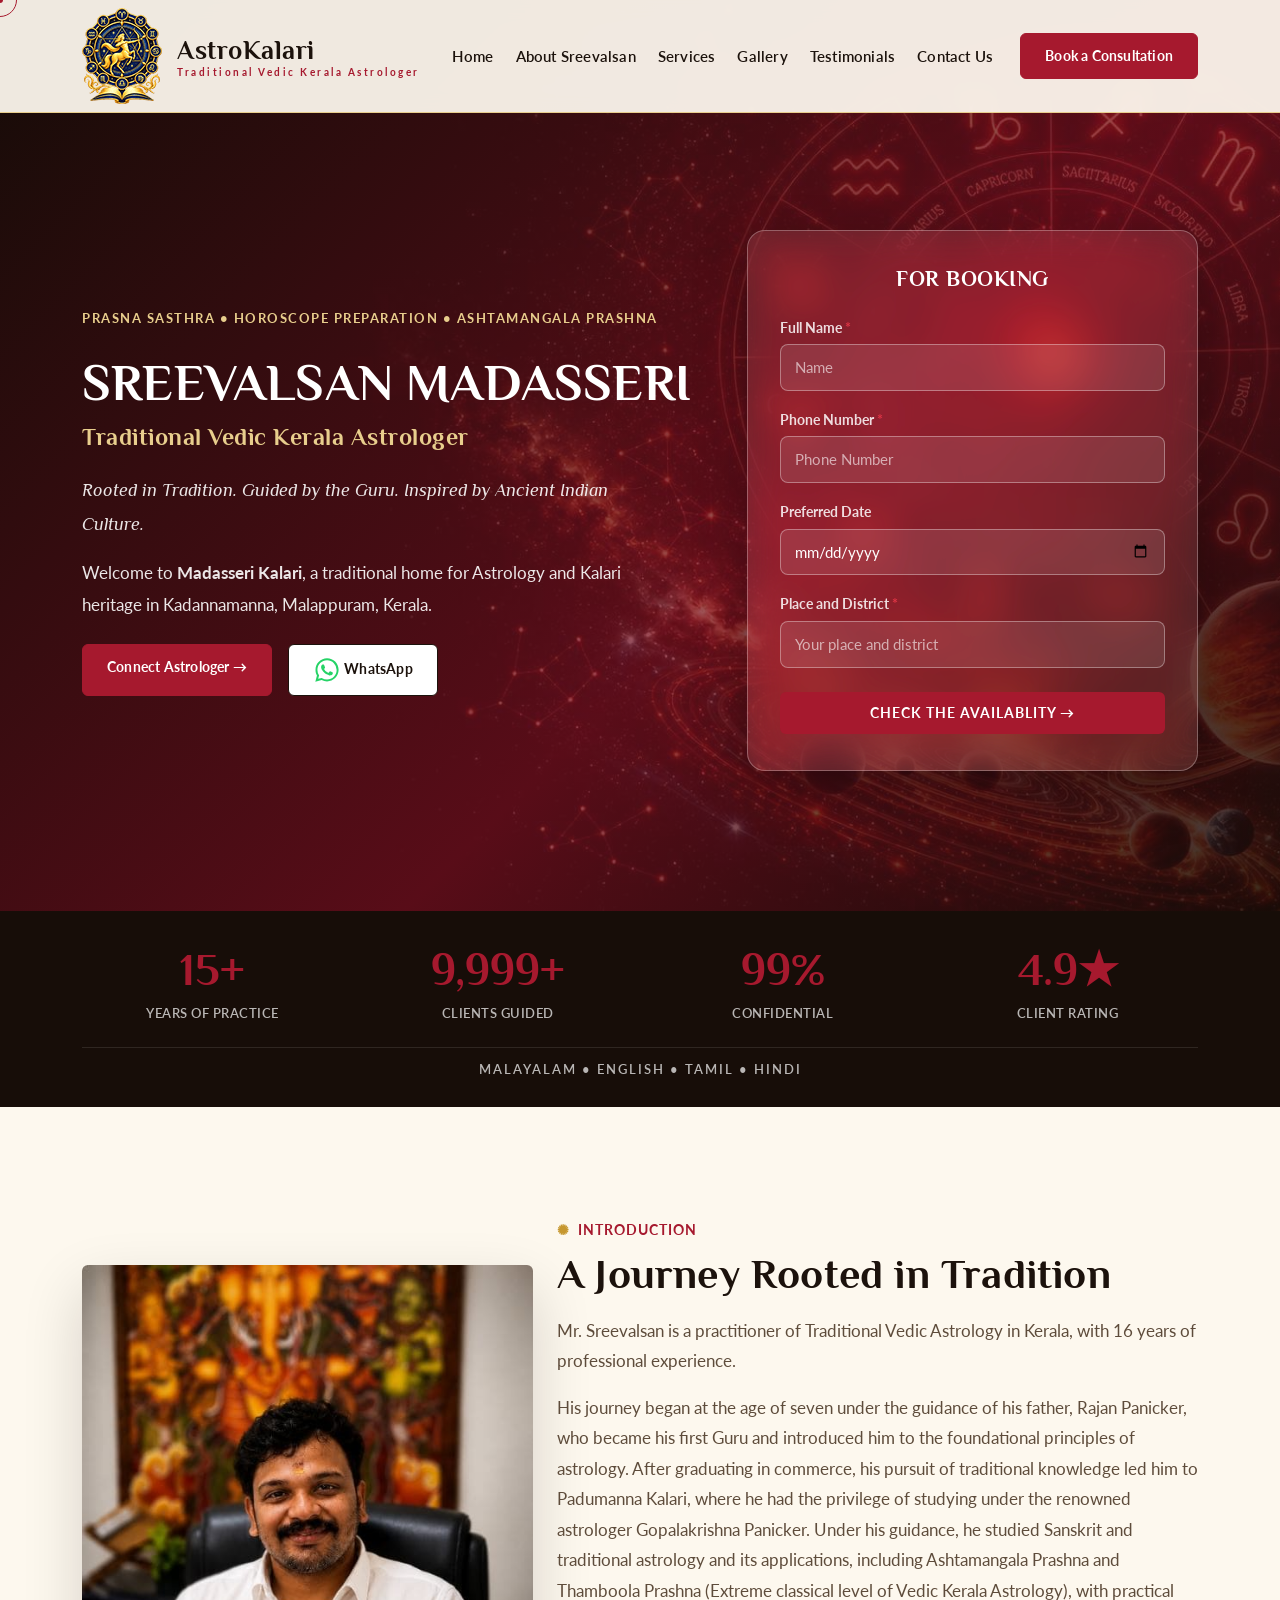
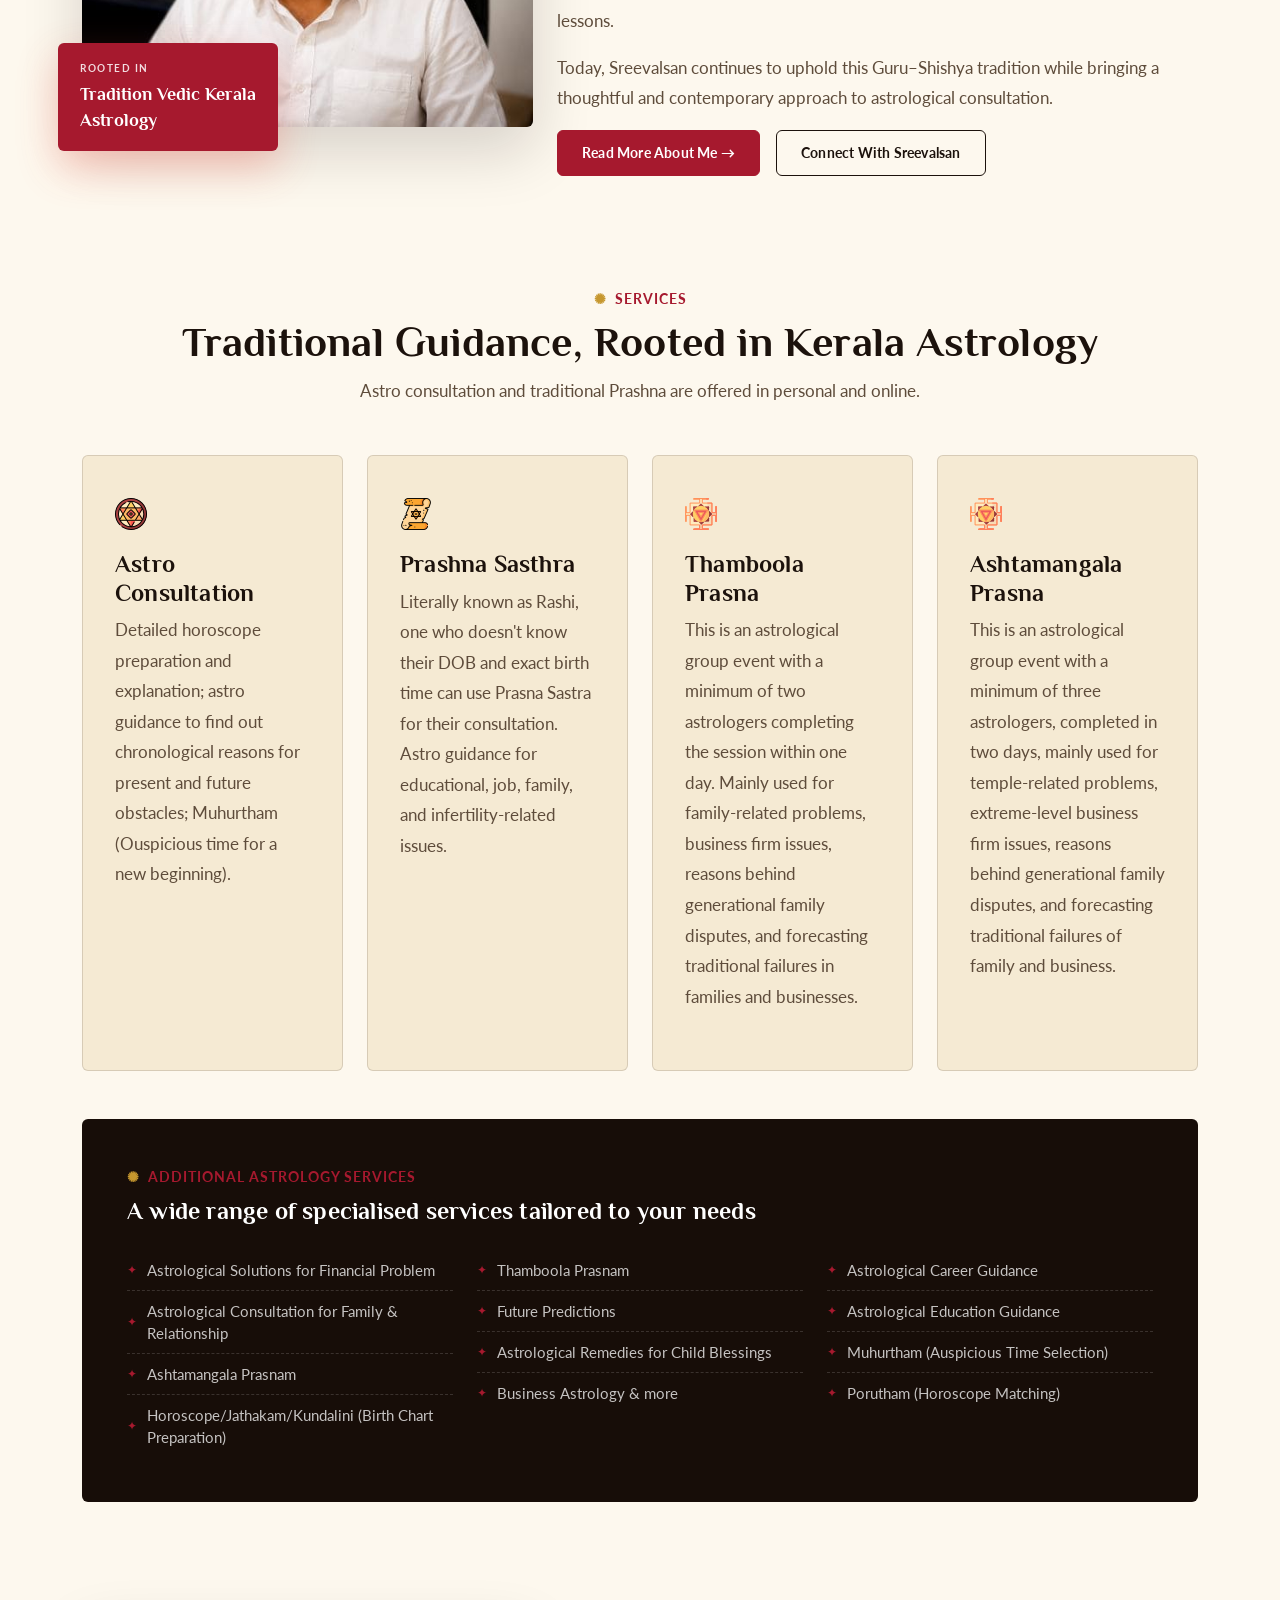
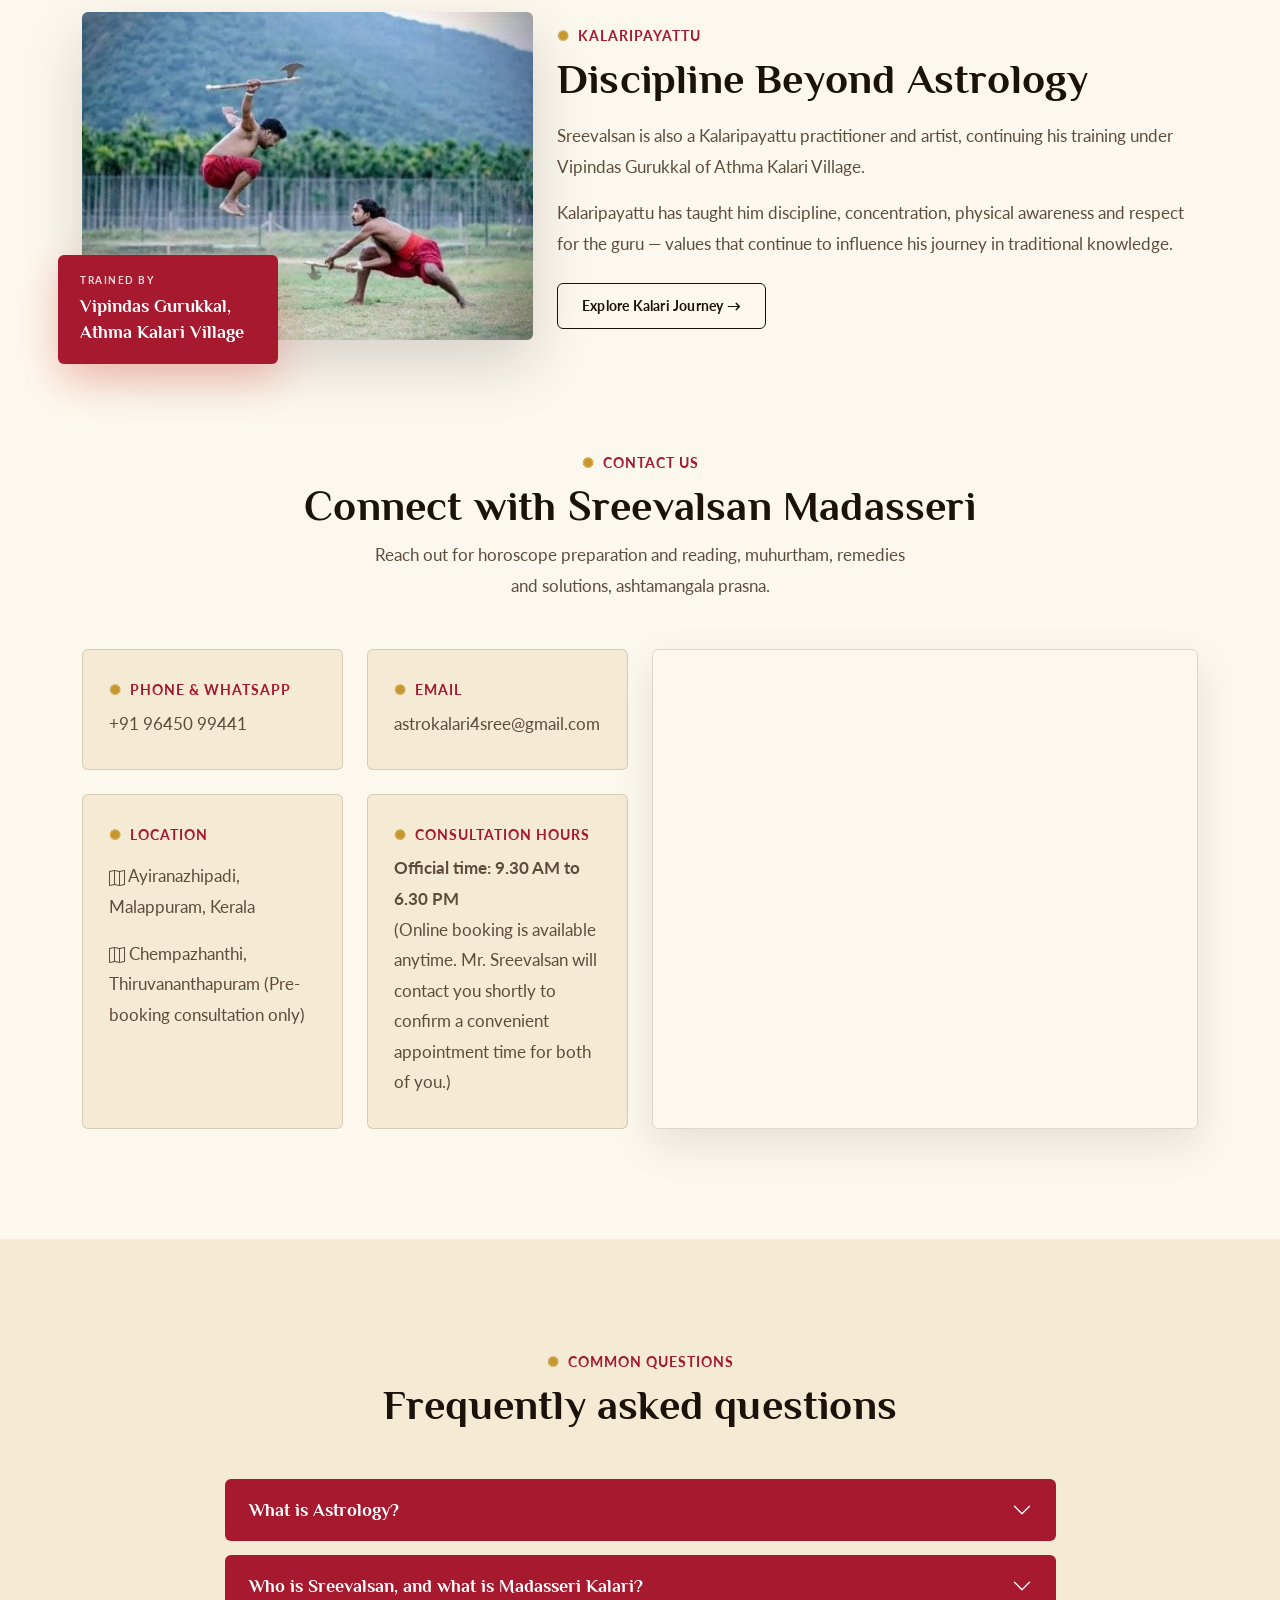
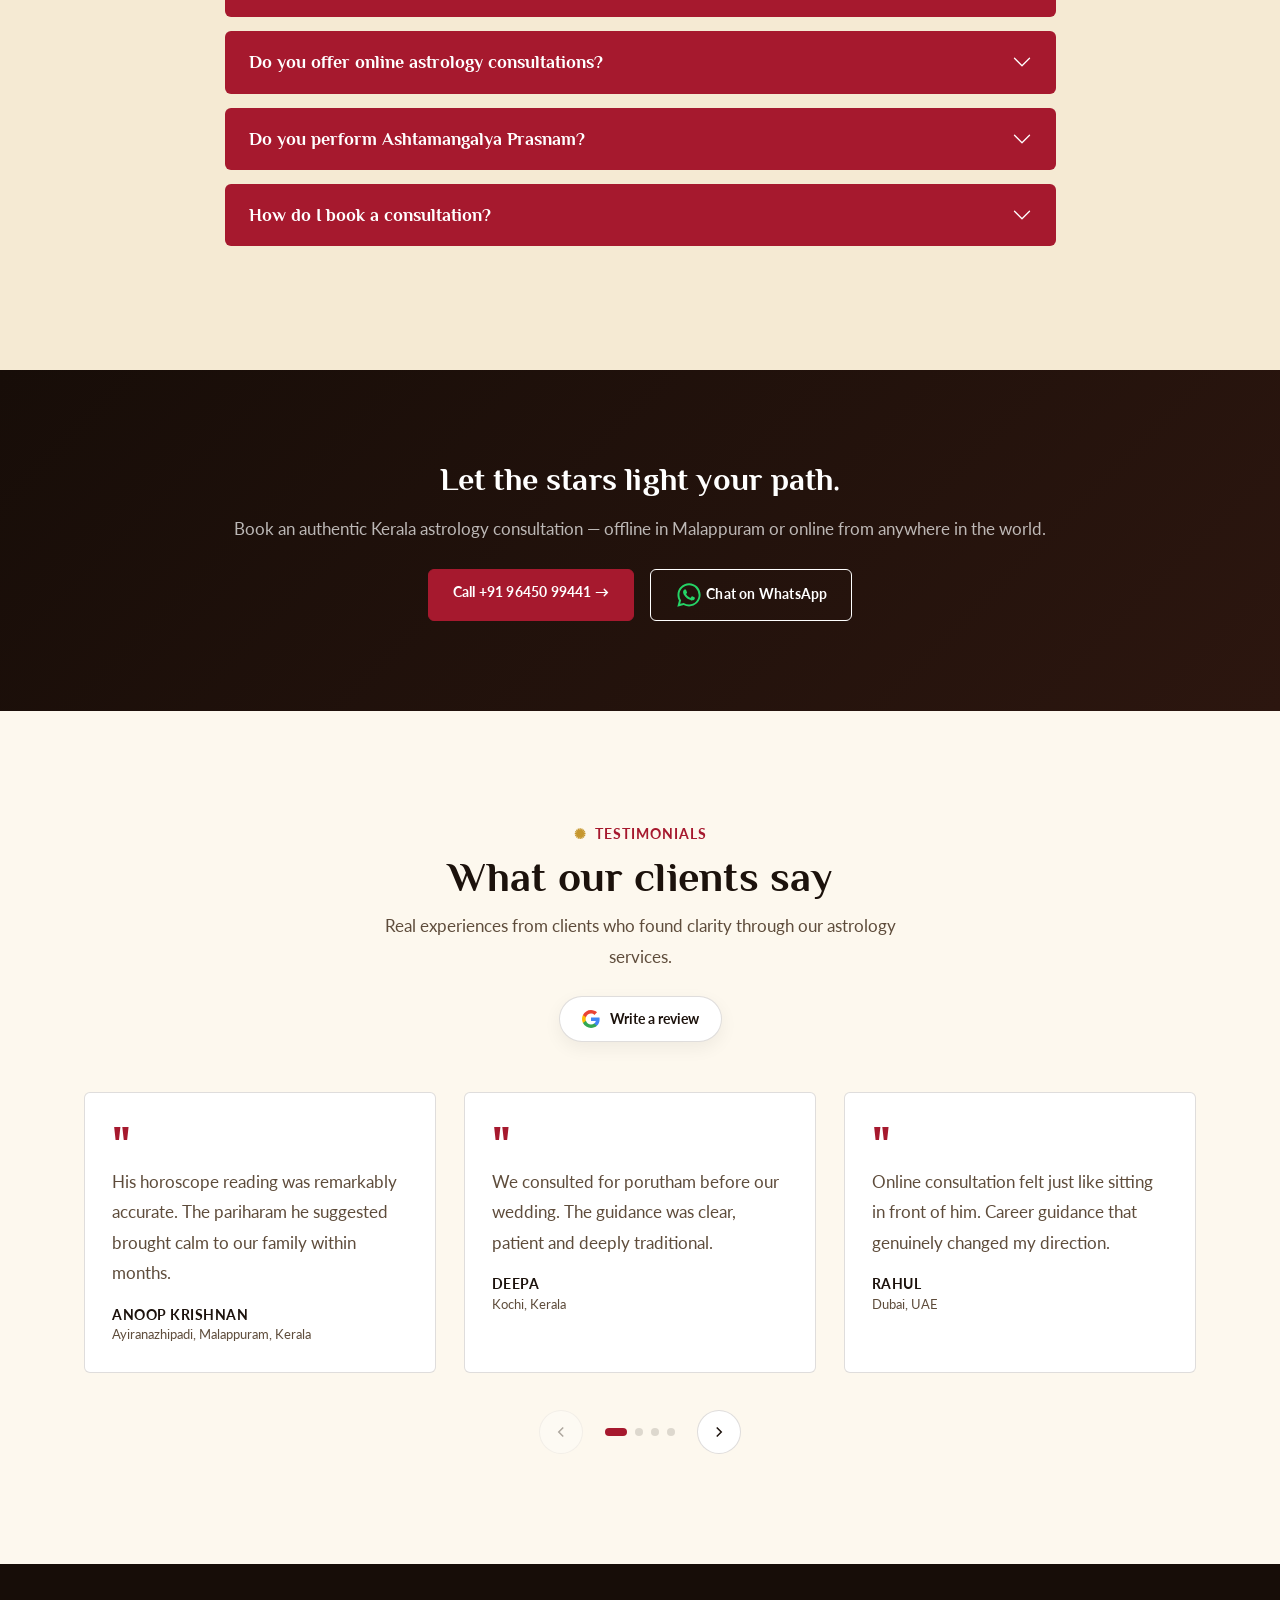
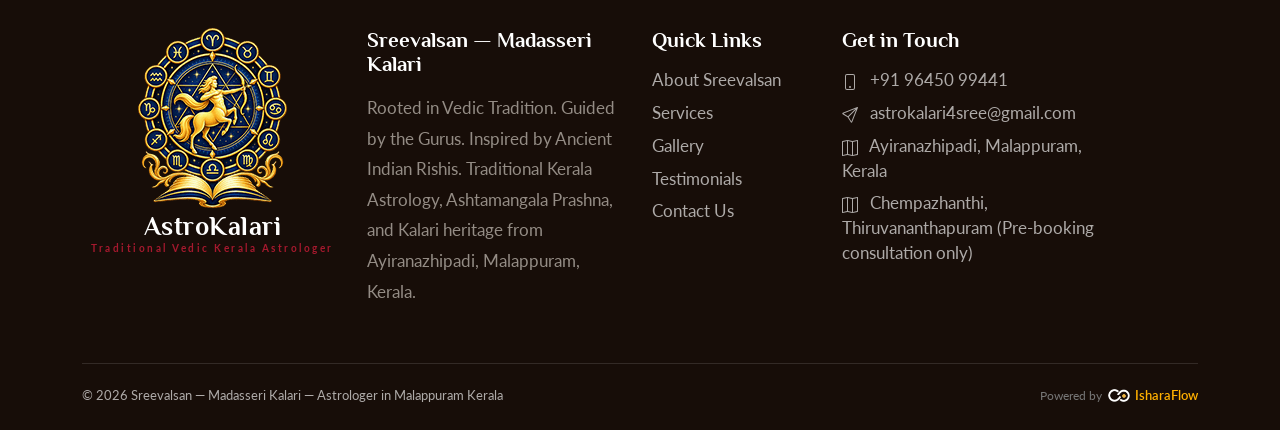
==== commit 4a3f72a7: "Homepage" ====
--- a/index.html
+++ b/index.html
@@ -3,7 +3,7 @@
 <head>
 <meta charset="UTF-8">
 <meta name="viewport" content="width=device-width, initial-scale=1.0">
-<title>Sreevalsan | Best Astrologer in Kerala & Malappuram | Panicker, Jyolsyan, Kaniyan | Madasseri Kalarickal</title>
+<title>Best Astrologer in Malappuram Kerala | Sreevalsan Panicker, Jyolsyan, Kaniyan | Madasseri Kalarickal</title>
 <meta name="description" content="Sreevalsan is a traditional Kerala Vedic astrologer (Panicker / Jyolsyan / Kaniyan), widely regarded as one of the best astrologers in Kerala and Malappuram. Consult near you, in person or online, for Jyothisha, Ashtamangala Prashna & Traditional Prashna rooted in the Guru-Shishya tradition of Madasseri Kalarickal.">
 <meta name="keywords" content="astrology, astrologer near me, astrology by date of birth, astrology signs, astrology app, free astrology, ai astrology, malayalam astrology, astrology tamil, malayalam hindi, best astrologer in kerala, best astrologer in malappuram, best astrologer near me, panicker astrologer, panikker, jyolsyan, kaniyan, sreevalsan, kerala vedic astrologer, jyothisha, ashtamangala prashna, traditional prashna, Madasseri Kalarickal, malappuram astrologer, kerala heritage, kalaripayattu">
 <meta name="author" content="Sreevalsan">
